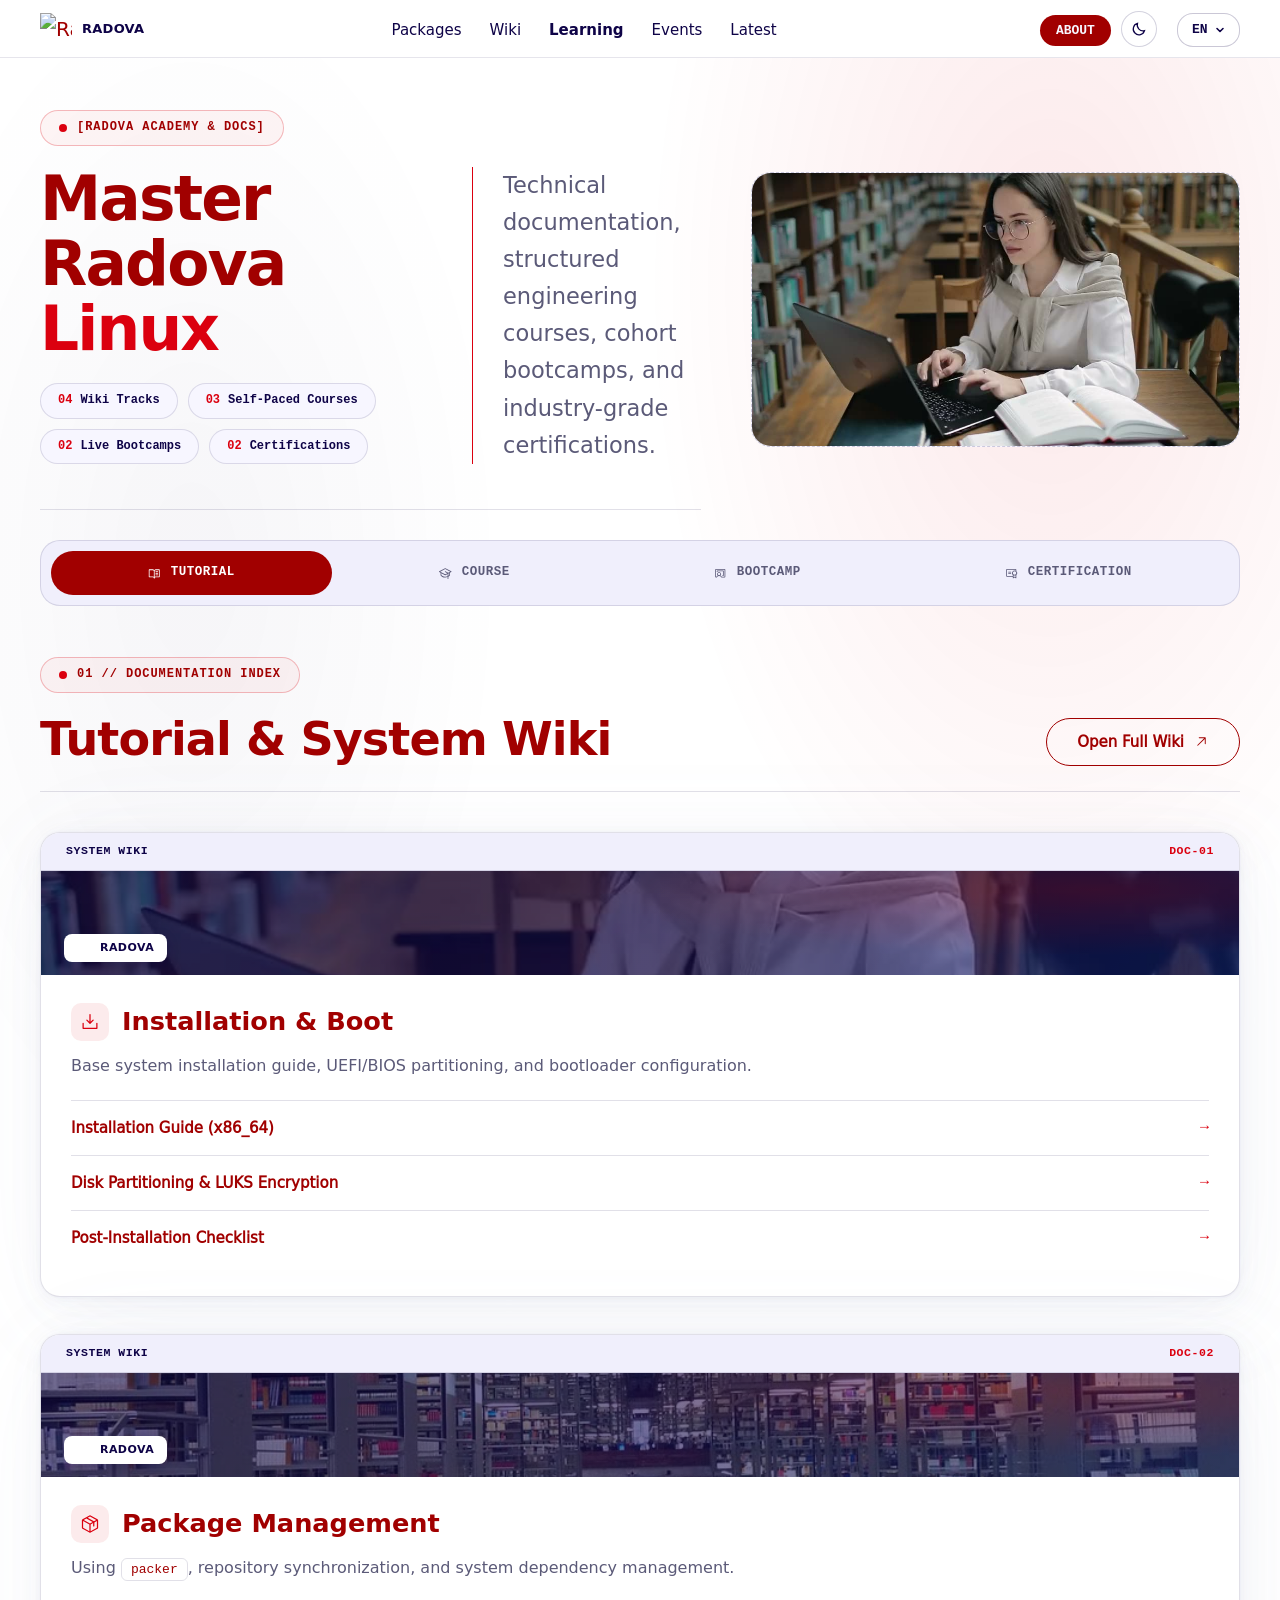
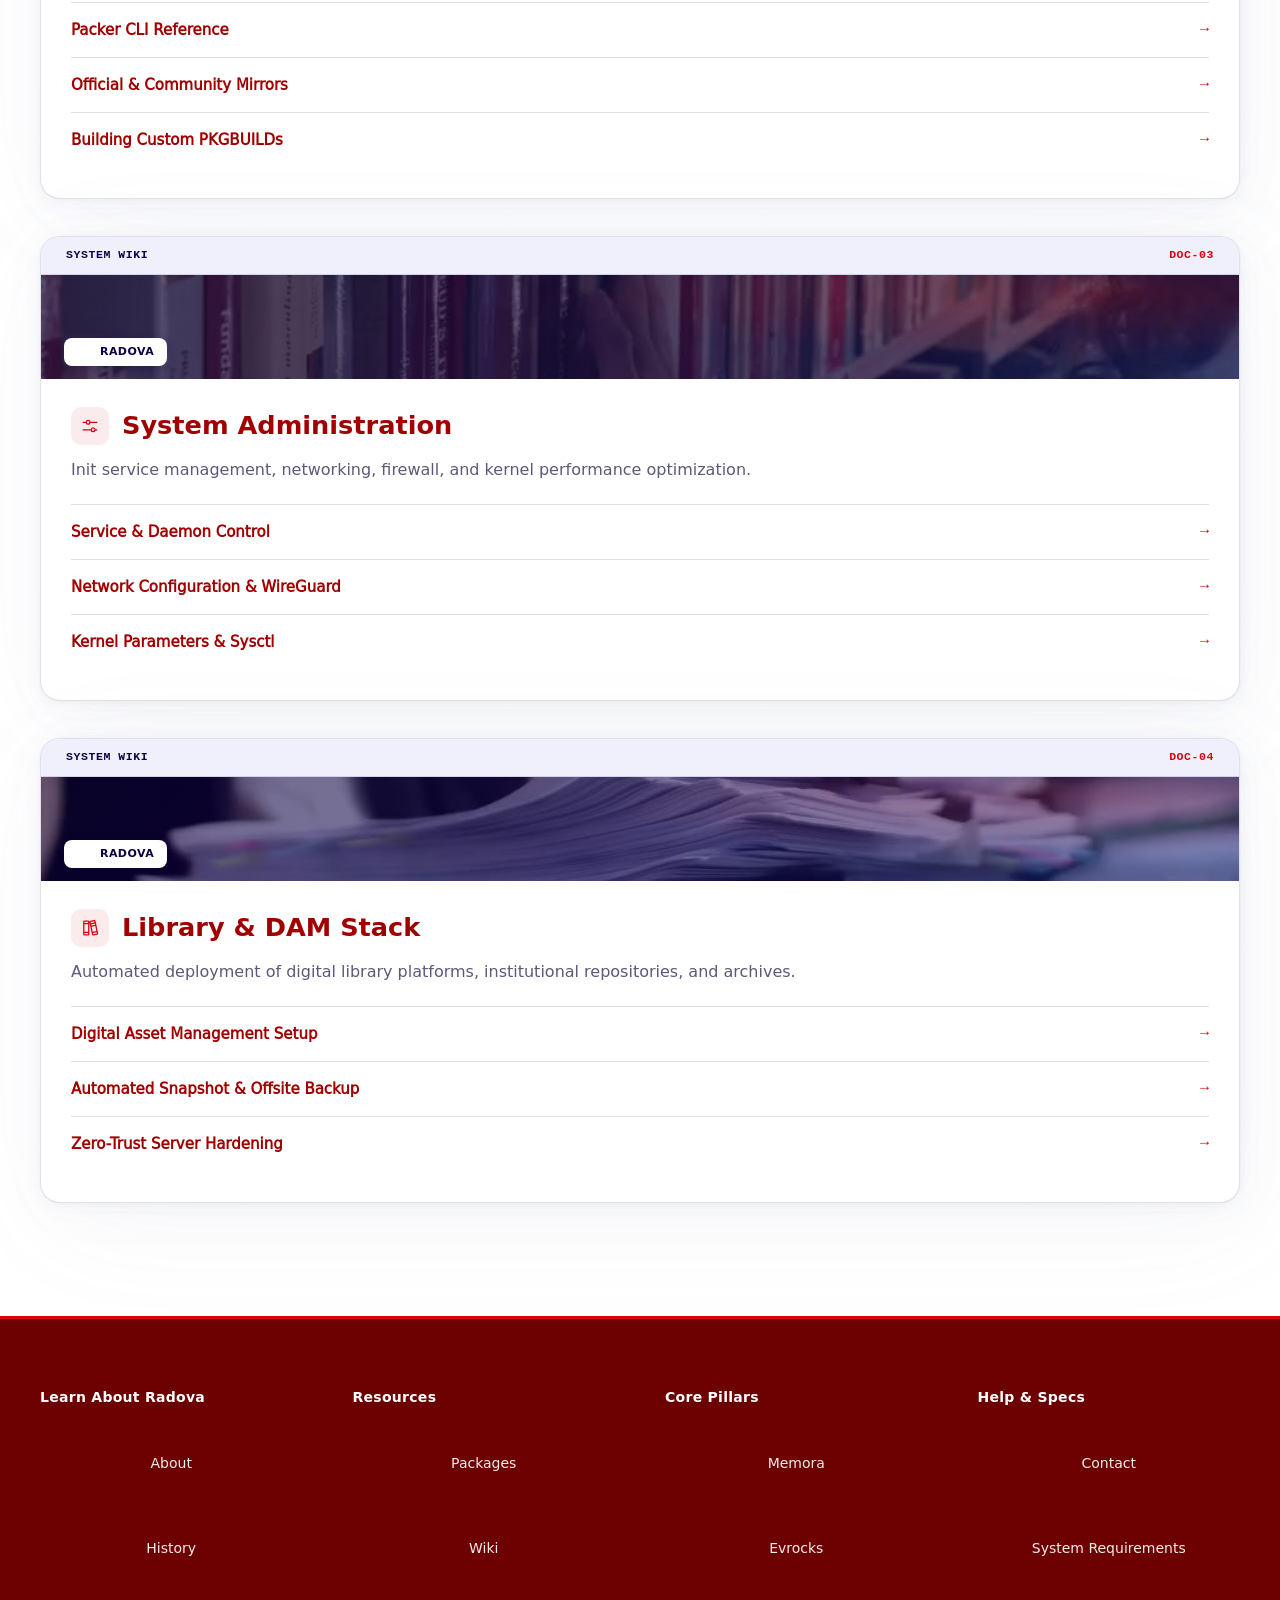
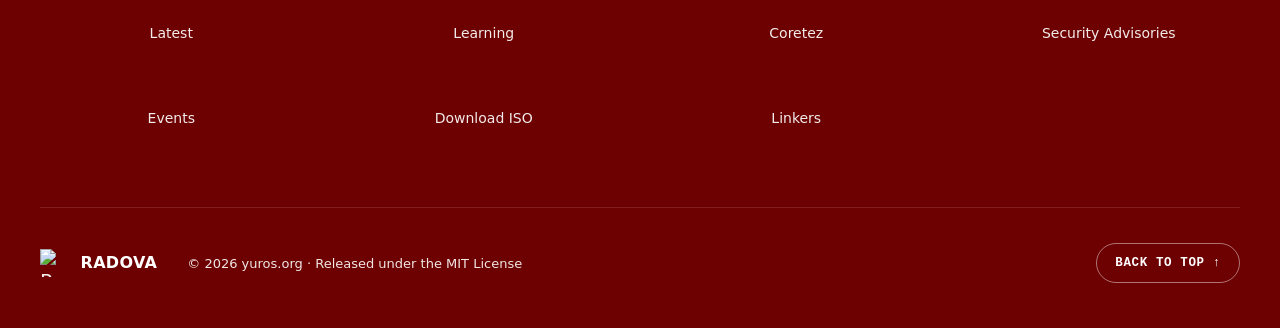
==== index.html @ 6808cb4c "update" ====
<!DOCTYPE html>
<html lang="en" data-theme="light">
  <head>
    <meta charset="UTF-8">
    <meta name="viewport" content="width=device-width, initial-scale=1.0">
    <meta name="color-scheme" content="light">
    <title>Learns — Radova Linux</title>
    <meta name="description" content="Official tutorials, structured courses, intensive bootcamps, and professional certifications for Radova Linux.">
    <link rel="canonical" href="https://radova.org/learns/">
    <link rel="icon" type="image/png" href="assets/logo.png">
    <link rel="stylesheet" href="assets/css/pico.min.css" media="print" onload="this.media='all'">
<noscript><link rel="stylesheet" href="assets/css/pico.min.css"></noscript>
<style>:root{color-scheme:light;--font-heading:"Lato","Lato Fallback",system-ui,-apple-system,sans-serif;--font-body:"Roboto Variable","Roboto Fallback",system-ui,-apple-system,sans-serif;--font-mono:ui-monospace,SFMono-Regular,Menlo,Consolas,monospace;--red-900:#A10000;--red-700:#BB080B;--red-600:#DB000F;--red-500:#FF0000;--blue:#0035c6;--lavender:#F7F6FF;--white:#FFFFFF;--muted:#5b5a78;--line:rgba(14,3,71,0.10);--navy-gradient:linear-gradient(135deg,#0E0347 0%,#0E0347 55%,#0B2E8D 130%);--pad-x:1rem;--pad-y:clamp(5rem,9vw,7.5rem);--ic-arrow-red:url("data:image/svg+xml,%3Csvg%20fill%3D%22%23DB000F%22%20xmlns%3D%22http%3A%2F%2Fwww.w3.org%2F2000%2Fsvg%22%20viewBox%3D%220%200%20256%20256%22%20fill%3D%22currentColor%22%3E%3Cpath%20d%3D%22M200%2C64V168a8%2C8%2C0%2C0%2C1-16%2C0V83.31L69.66%2C197.66a8%2C8%2C0%2C0%2C1-11.32-11.32L172.69%2C72H88a8%2C8%2C0%2C0%2C1%2C0-16H192A8%2C8%2C0%2C0%2C1%2C200%2C64Z%22%2F%3E%3C%2Fsvg%3E")}*,*::before,*::after{box-sizing:border-box}button,input,select,textarea{font:inherit;color:inherit}img,svg{vertical-align:middle}img{max-width:100%;height:auto}.ph{width:1em;height:1em;flex-shrink:0}html{max-width:100%;overflow-x:clip;background-color:var(--white);color-scheme:light;scroll-behavior:smooth}body{max-width:100%;overflow-x:clip;margin:0;padding:0;background-color:var(--white);color:var(--red-900);font-family:var(--font-body);font-size:16px;line-height:1.6;-webkit-font-smoothing:antialiased}body > main,main{margin:0;padding:0;counter-reset:section-counter}ul,ol,dl,li,dt,dd,figure,pre,blockquote{margin:0;padding:0;list-style:none}li::marker{content:none}p,h1,h2,h3,h4,dt,dd,td,th,code,a,span,div,article{min-width:0;overflow-wrap:anywhere}h1,h2,h3,h4,h5,h6{font-family:var(--font-heading);color:var(--red-900);margin:0 0 1rem;text-wrap:balance}h1{font-size:clamp(2.25rem,5vw,56px);font-weight:900;line-height:1.1;letter-spacing:-0.02em}h2{font-size:clamp(2rem,4vw,48px);font-weight:900;line-height:1.15;letter-spacing:-0.015em}h3{font-size:clamp(1.25rem,2.2vw,24px);font-weight:700;line-height:1.25}h1 span,h2 span{color:var(--red-900)}p{font-family:var(--font-body);font-size:16px;line-height:1.65;color:var(--muted);margin:0 0 1rem}.lead{font-size:clamp(1.125rem,1.8vw,20px);line-height:1.6;color:var(--muted)}.eyebrow{font-family:var(--font-body);font-size:14px;font-weight:700;text-transform:uppercase;letter-spacing:0.08em;color:var(--red-900);margin:0 0 0.65rem}code{font-family:var(--font-mono)}code{background:transparent;padding:0;color:inherit;font-size:13.5px}a{color:var(--red-900);text-decoration:underline;text-underline-offset:0.2em}a:hover{color:var(--red-700)}:focus-visible{outline:2px solid var(--red-600);outline-offset:3px}.skip-link{position:absolute;top:-4rem;inset-inline-start:1rem;z-index:100;padding:0.5rem 1rem;background:var(--red-900);color:var(--white);border-radius:999px;font-weight:600;text-decoration:none}.skip-link:focus{top:0.75rem}main > section{position:relative;padding-block:var(--pad-y);scroll-margin-top:5rem}body > header.site-header,.site-header{position:sticky;top:0;z-index:100;width:100%;min-height:48px;padding-block:0.65rem;display:flex;align-items:center;justify-content:space-between;gap:1.25rem;background:rgba(255,255,255,0.82);-webkit-backdrop-filter:blur(16px) saturate(180%);backdrop-filter:blur(16px) saturate(180%);border-bottom:1px solid var(--line)}@supports not (backdrop-filter:blur(1px)){.site-header{background:var(--white)}}.brand-lockup{display:inline-flex;align-items:center;gap:0.625rem;text-decoration:none}.brand-name{font-family:var(--font-heading);font-weight:900;font-size:0.8rem;letter-spacing:0.02em;text-transform:uppercase;color:#0E0347}.brand-lockup-light .brand-name{color:var(--white)}.nav-list{display:flex;align-items:center;gap:1.75rem;flex-wrap:wrap}.nav-list a{font-family:var(--font-body);font-size:15px;font-weight:500;color:#0E0347;text-decoration:none}.nav-list a:hover{color:var(--red-600)}.navbar{margin-inline-start:auto}.nav-links{list-style:none;margin:0;padding:0;display:flex}.nav-links li{list-style:none;margin:0;padding:0}.dropdown{position:relative;display:inline-block}nav.navbar li :where(a,[role="link"]){margin:0}.dropdown-content{position:absolute;top:calc(100% + 18px);inset-inline-end:0;inset-inline-start:auto;transform:translateY(-6px);background:var(--white);min-width:250px;max-width:calc(100vw - 32px);border-radius:16px;box-shadow:0 16px 15px rgba(0,0,0,0.08);z-index:999;opacity:0;visibility:hidden;transition:opacity 0.25s ease,transform 0.25s ease;border:1px solid rgba(14,3,71,0.14);overflow:hidden}.dropdown-content.active,.btn-navy.active ~ .dropdown-content,.dropdown:hover .dropdown-content,.dropdown:focus-within .dropdown-content{opacity:1;visibility:visible;transform:translateY(0)}.dropdown-content a,.dropdown-content button.d-content-back{display:flex;justify-content:space-between;align-items:center;gap:1rem;width:100%;margin:0;padding:1.2rem 1.5rem;background:transparent;color:#0E0347;font-family:var(--font-heading);font-weight:700;font-size:13px;text-transform:uppercase;letter-spacing:1px;text-decoration:none;text-align:start;border:none;border-bottom:1px solid #F0F0F0;border-radius:0;cursor:pointer;transition:transform 0.2s ease,opacity 0.2s ease;white-space:nowrap}.dropdown-content :last-child{border-bottom:none}.dropdown-content a:hover,.dropdown-content a:focus,.dropdown-content button.d-content-back:hover,.dropdown-content button.d-content-back:focus{background-color:#db000f;color:var(--white);border-color:#DB000F}.dropdown-content button.d-content-back{color:var(--red-900)}.dropdown-content button.d-content-back:hover,.dropdown-content button.d-content-back:focus{border-radius:0 0 16px 16px}.d-content-h:hover{border-radius:16px 16px 0 0}.d-content-r:hover{border-radius:0}.d-content-c:hover{border-radius:0 0 16px 16px}.menu-arrow{position:absolute;top:100%;inset-inline-end:20px;inset-inline-start:auto;transform:none;width:0;height:0;border-inline-start:10px solid transparent;border-inline-end:10px solid transparent;border-bottom:10px solid rgba(14,3,71,0.14);z-index:1000;display:none;margin-top:8px}.btn-navy.active + .menu-arrow,.dropdown:hover .menu-arrow,.dropdown:focus-within .menu-arrow{display:block}a.btn,button.btn{text-decoration:none;cursor:pointer;user-select:none}.btn{display:inline-flex;align-items:center;justify-content:center;height:48px;padding-inline:1.5rem;border-radius:9999px;font-family:var(--font-body);font-size:16px;font-weight:500;line-height:1;white-space:nowrap;border:1.5px solid transparent;transition:transform 200ms cubic-bezier(.2,.7,.2,1)}.btn:active{transform:scale(0.98)}.btn-lg{height:52px;padding-inline:1.5rem;font-size:16px;font-weight:600}.btn-navy{background-color:var(--red-900);border:none;color:#f7f6ff;font-family:var(--font-mono);font-weight:700;font-size:13px;text-transform:uppercase;padding:0.5rem 1rem;cursor:pointer;border-radius:16px;transition:transform 0.2s ease,opacity 0.2s ease;display:inline-block;text-decoration:none;line-height:normal}.btn-navy:hover{background-color:rgba(14,3,71,0.05);color:var(--red-900)}.btn-navy.active{background-color:var(--red-900);color:var(--white)}.btn-primary{background-color:var(--red-600);border-color:var(--red-600);color:var(--white);box-shadow:0 4px 16px rgba(219,0,15,0.24)}.btn-primary:hover{background-color:var(--red-700);border-color:var(--red-700);color:var(--white)}.btn-primary:active{background-color:var(--red-900);border-color:var(--red-900)}.btn-arrow{padding-inline:1.5rem 0.625rem;gap:0.75rem}.btn-arrow::after{content:"";display:inline-block;width:32px;height:32px;border-radius:50%;flex-shrink:0;transition:transform 200ms cubic-bezier(.2,.7,.2,1)}.btn-arrow::after{background:var(--white) var(--ic-arrow-red) center / 18px 18px no-repeat}.btn-arrow:hover::after{transform:translateX(10px)}.hero{background:radial-gradient(45% 50% at 82% 18%,rgba(219,0,15,0.10),transparent 70%),radial-gradient(35% 40% at 15% 30%,rgba(14,3,71,0.04),transparent 70%),#FFFFFF;padding-top:clamp(1rem,2vw,1.75rem);padding-bottom:clamp(3.5rem,7vw,5.5rem);border-bottom:1px solid var(--line)}.hero-chip{display:inline-flex;align-items:center;gap:0.5rem;padding:0.35rem 0.9rem;border-radius:999px;border:1px solid rgba(219,0,15,0.25);background:rgba(219,0,15,0.04);color:var(--red-900);font-size:13px;font-weight:700;margin:0}.hero-chip::before{content:"";width:8px;height:8px;border-radius:50%;background:var(--red-600)}.hero-lead{font-size:1.125rem;line-height:1.7;color:var(--muted);margin-bottom:2rem}.hero-actions{display:flex;align-items:center;gap:1rem;flex-wrap:wrap;margin:0}.header-menu{display:flex;align-items:center;justify-content:space-between;flex:1;gap:1.5rem;margin-inline-start:1.5rem}.nav-toggle{display:none;flex-direction:column;justify-content:center;align-items:center;gap:5px;width:38px;height:38px;padding:0;margin:0;margin-inline-start:auto;background:transparent;border:1px solid var(--line);border-radius:10px;cursor:pointer}.nav-toggle:hover{background-color:rgba(14,3,71,0.05);border-color:var(--red-900)}.nav-toggle span{display:block;width:18px;height:2px;background-color:var(--red-900);border-radius:2px;transition:transform 0.25s ease,opacity 0.2s ease}.nav-toggle[aria-expanded="true"] span:nth-child(1){transform:translateY(7px) rotate(45deg)}.nav-toggle[aria-expanded="true"] span:nth-child(2){opacity:0}.nav-toggle[aria-expanded="true"] span:nth-child(3){transform:translateY(-7px) rotate(-45deg)}@media (max-width:767px){.site-header{position:sticky;top:0;z-index:1000;flex-wrap:nowrap;padding-block:0.65rem;background:var(--white);-webkit-backdrop-filter:none;backdrop-filter:none}.nav-toggle{display:inline-flex;position:relative;z-index:1002}.header-menu{display:none;position:fixed;inset:0;top:58px;z-index:999;flex-direction:column;align-items:stretch;justify-content:flex-start;width:100%;height:calc(100dvh - 58px);margin-inline-start:0;padding:0.75rem var(--pad-x) 2rem;background:var(--white);border-top:1px solid var(--line);overflow-y:auto;gap:0.125rem}.header-menu.is-open{display:flex}.header-menu nav,.header-menu ul,.header-menu li{display:block;width:100%;margin:0;padding:0}.nav-list,.dropdown-content{display:flex !important;flex-direction:column;align-items:stretch;gap:0.125rem}.navbar{margin:0;padding:0;border-top:none}.navbar .btn-navy,.dropdown-content button.d-content-back,.menu-arrow,.dropdown:hover .menu-arrow,.dropdown:focus-within .menu-arrow{display:none}.dropdown-content{position:static;opacity:1;visibility:visible;transform:none;min-width:100%;max-width:100%;border:none;border-radius:0;box-shadow:none;background:transparent}.nav-list a,.dropdown-content a{display:flex;align-items:center;justify-content:flex-start;width:100%;margin:0;padding:0.55rem 0.75rem;color:var(--red-900);font-family:var(--font-body);font-size:15.5px;font-weight:700;line-height:1.3;text-transform:none;letter-spacing:0;border:none;border-radius:10px;box-sizing:border-box}.nav-list a:hover,.nav-list a:focus,.dropdown-content a:hover,.dropdown-content a:focus{background-color:rgba(219,0,15,0.08);color:var(--red-600);border-radius:10px}}@media (min-width:768px){.header-menu{display:flex;align-items:center;flex:1;gap:2.9rem}.header-menu > nav:first-child{margin-inline:auto}.header-menu .navbar{margin-inline-start:0}}button.btn-lang{margin:0;width:auto;flex-shrink:0;display:inline-flex;align-items:center;justify-content:center;background-color:var(--white);border:1.5px solid rgba(14,3,71,0.22);color:#0E0347;font-family:var(--font-mono);font-weight:700;font-size:13px;text-transform:uppercase;padding:0.5rem 0.9rem;border-radius:16px;cursor:pointer;line-height:normal}button.btn-lang:hover{border-color:var(--red-900);color:var(--red-900);background-color:var(--surface-subtle)}@media (max-width:767px){button.btn-lang{margin-inline-start:auto;padding:0.45rem 0.75rem;position:relative;z-index:1002}.nav-toggle{margin-inline-start:0}}button.btn-theme{display:inline-flex;align-items:center;justify-content:center;width:36px;height:36px;min-height:36px;margin:0;margin-inline-start:auto;padding:0;border-radius:999px;border:1.5px solid rgba(14,3,71,0.18);background:#ffffff;color:#0E0347;cursor:pointer;flex-shrink:0;transition:transform 140ms ease}button.btn-theme + button.btn-lang{margin-inline-start:0}@media (min-width:768px){button.btn-theme{margin-inline-start:0}}button.btn-theme:hover{border-color:#DB000F;color:#DB000F;background:#F7F6FF}button.btn-theme:active{transform:scale(0.96)}:root[data-theme="dark"] .btn-theme .ic-moon,:root:not([data-theme="dark"]) .btn-theme .ic-sun{display:none}:root[data-theme="dark"]{color-scheme:dark;--muted:#C4C0D4;--line:rgba(196,192,212,0.18)}:root[data-theme="dark"],:root[data-theme="dark"] body{background-color:#0B0711;color:#FFFFFF}:root[data-theme="dark"] h1,:root[data-theme="dark"] h2,:root[data-theme="dark"] h3,:root[data-theme="dark"] h4,:root[data-theme="dark"] h5,:root[data-theme="dark"] h6{color:#FFFFFF}:root[data-theme="dark"] .eyebrow{color:#DB000F}:root[data-theme="dark"] .site-header{background:rgba(11,7,17,0.88);border-bottom-color:rgba(196,192,212,0.16)}:root[data-theme="dark"] .brand-name,:root[data-theme="dark"] .nav-list a{color:#FFFFFF}:root[data-theme="dark"] .nav-toggle span{background-color:#FFFFFF}:root[data-theme="dark"] .nav-list a:hover{color:#DB000F}:root[data-theme="dark"] .dropdown-content{background-color:#150B52;border-color:rgba(196,192,212,0.22);box-shadow:0 16px 36px rgba(0,0,0,0.45)}:root[data-theme="dark"] .dropdown-content a,:root[data-theme="dark"] .dropdown-content button.d-content-back{color:#FFFFFF}:root[data-theme="dark"] .dropdown-content a:hover,:root[data-theme="dark"] .dropdown-content button.d-content-back:hover{background-color:#0E0347;color:#FFFFFF}:root[data-theme="dark"] .btn-navy{background-color:#150B52;border-color:rgba(196,192,212,0.28);color:#FFFFFF}:root[data-theme="dark"] .btn-navy:hover{background-color:#DB000F;border-color:#DB000F;color:#FFFFFF}:root[data-theme="dark"] button.btn-theme,:root[data-theme="dark"] button.btn-lang{background-color:#150B52;border-color:rgba(196,192,212,0.28);color:#F7F6FF}:root[data-theme="dark"] button.btn-theme:hover,:root[data-theme="dark"] button.btn-lang:hover{border-color:#DB000F;color:#FFFFFF;background-color:#0E0347}:root[data-theme="dark"] .hero{background:radial-gradient(46% 52% at 82% 18%,rgba(219,0,15,0.16),transparent 72%),radial-gradient(38% 46% at 15% 32%,rgba(21,11,82,0.45),transparent 72%),#0B0711}:root[data-theme="dark"] .hero-chip{background-color:rgba(219,0,15,0.14);border-color:rgba(219,0,15,0.45);color:#FFFFFF}:root[data-theme="dark"] .hero-lead,:root[data-theme="dark"] .lead{color:#C4C0D4}@media (max-width:767px){:root[data-theme="dark"] .header-menu{background-color:#0B0711}}:root,[data-theme="light"]{--lr-bg:#FFFFFF;--lr-surface:#FFFFFF;--lr-surface-alt:#F7F6FF;--lr-dock:#F0EFFC;--lr-ink:#A10000;--lr-navy:#0E0347;--lr-muted:#5b5a78;--lr-line:rgba(14,3,71,0.12);--lr-border-strong:#A10000;--lr-primary:#DB000F;--lr-primary-hover:#BB080B;--lr-primary-active:#A10000;--lr-accent-red:#DB000F;--lr-blue:#0035c6;--lr-sec-solid-bg:#A10000;--lr-sec-solid-ink:#FFFFFF;--lr-sec-solid-hover:#0035c6;--lr-outline-bg:transparent;--lr-outline-ink:#A10000;--lr-outline-border:#A10000;--lr-outline-hover-bg:rgba(219,0,15,0.08);--lr-outline-hover-ink:#A10000;--lr-badge-soft-bg:rgba(219,0,15,0.08);--lr-badge-soft-ink:#A10000;--radova-heading-font:var(--font-heading,"Lato",system-ui,-apple-system,sans-serif);--radova-body-font:var(--font-body,"Roboto Variable",system-ui,-apple-system,sans-serif);--radova-mono-font:var(--font-mono,ui-monospace,SFMono-Regular,Menlo,Consolas,monospace);--learns-pad-x:var(--pad-x,max(1rem,calc((100% - 72rem) / 2)))}[data-theme="dark"]{--lr-bg:#0B0711;--lr-surface:#150B52;--lr-surface-alt:#0E0347;--lr-dock:#0E0347;--lr-ink:#FFFFFF;--lr-navy:#FFFFFF;--lr-muted:#C4C0D4;--lr-line:rgba(196,192,212,0.18);--lr-border-strong:rgba(196,192,212,0.25);--lr-primary:#DB000F;--lr-primary-hover:#BB080B;--lr-primary-active:#A10000;--lr-accent-red:#DB000F;--lr-blue:#0035C6;--lr-sec-solid-bg:#FFFFFF;--lr-sec-solid-ink:#0E0347;--lr-sec-solid-hover:#F7F6FF;--lr-outline-bg:transparent;--lr-outline-ink:#FFFFFF;--lr-outline-border:rgba(255,255,255,0.45);--lr-outline-hover-bg:rgba(219,0,15,0.16);--lr-outline-hover-ink:#FFFFFF;--lr-badge-soft-bg:rgba(219,0,15,0.16);--lr-badge-soft-ink:#FFFFFF}body{background-color:var(--lr-bg)}.learns-container{width:100%;margin-inline:auto;padding-block:clamp(2rem,4vw,3.5rem) clamp(4rem,7vw,6rem);padding-inline:var(--learns-pad-x);color:var(--lr-ink);background:radial-gradient(45% 35% at 82% 8%,rgba(219,0,15,0.09),transparent 70%),radial-gradient(35% 30% at 15% 18%,rgba(14,3,71,0.04),transparent 70%),var(--lr-bg)}[data-theme="dark"] .learns-container{background:radial-gradient(50% 35% at 28% 10%,rgba(219,0,15,0.15),transparent 65%),radial-gradient(40% 35% at 82% 18%,rgba(21,11,82,0.35),transparent 70%),#0B0711}.editorial-header{display:grid;gap:1.5rem;padding-bottom:2.25rem;margin-bottom:2.25rem;border-bottom:1px solid var(--lr-line)}.eyebrow{display:inline-flex;align-items:center;gap:0.5rem;width:fit-content;padding:0.35rem 0.9rem;margin:0 0 1rem;border-radius:999px;border:1px solid rgba(219,0,15,0.25);background:rgba(219,0,15,0.04);font-family:var(--radova-mono-font);font-size:12px;font-weight:700;text-transform:uppercase;letter-spacing:0.08em;color:var(--lr-ink)}.eyebrow::before{content:"";width:8px;height:8px;border-radius:50%;background:var(--lr-accent-red)}[data-theme="dark"] .eyebrow{background:rgba(219,0,15,0.14);border-color:rgba(219,0,15,0.35);color:#F7F6FF}.editorial-header h1{margin:0;font-family:var(--radova-heading-font);font-size:clamp(2.25rem,4.8vw,3.5rem);font-weight:900;line-height:1.06;letter-spacing:-0.03em;color:var(--lr-ink);text-transform:capitalize}.editorial-header h1 span{color:var(--lr-accent-red)}.editorial-header > p{margin:0;font-family:var(--radova-body-font);font-size:1.125rem;line-height:1.65;color:var(--lr-muted)}@media (min-width:768px){.editorial-header{grid-template-columns:1.25fr 0.75fr;align-items:end;gap:2.5rem}.editorial-header > p{border-inline-start:1px solid var(--lr-accent-red);padding-inline-start:1.5rem}}nav.tab-grid{display:block;margin-bottom:2.5rem}nav.tab-grid ul{display:flex;flex-wrap:wrap;gap:0.5rem;margin:0;padding:0.5rem;list-style:none;border-radius:20px}.tab-grid li{flex:1 1 auto;margin:0;padding:0;list-style:none}.tab-grid .tab-btn{display:flex;align-items:center;justify-content:center;gap:0.5rem;width:100%;min-height:44px;margin:0;padding:0.6rem 1.15rem;border:1px solid transparent;border-radius:999px;box-shadow:none;font-family:var(--radova-mono-font);font-size:12.5px;font-weight:700;letter-spacing:0.04em;text-transform:uppercase;white-space:nowrap;line-height:1.2;text-align:center;color:var(--lr-muted);background:transparent;cursor:pointer}.tab-grid .tab-btn:hover,.tab-grid .tab-btn:focus-visible{color:var(--lr-ink);background:rgba(14,3,71,0.06)}[data-theme="dark"] .tab-grid .tab-btn:hover,[data-theme="dark"] .tab-grid .tab-btn:focus-visible{color:#FFFFFF;background:#150B52}.tab-grid .tab-btn[aria-selected="true"]{color:#FFFFFF;background:var(--lr-sec-solid-bg)}[data-theme="dark"] .tab-grid .tab-btn[aria-selected="true"]{color:#FFFFFF;background:#DB000F}.tab-grid .tab-btn[aria-selected="true"] .ph{color:#FFFFFF}@media (max-width:540px){nav.tab-grid ul{flex-direction:column;border-radius:18px}.tab-grid .tab-btn{width:100%}}.learn-section{margin-top:0}.tab-panel[hidden]{display:none !important}.tab-panel.is-active{animation:tabPanelFade 200ms cubic-bezier(.2,.7,.2,1)}.section-banner{display:flex;flex-wrap:wrap;align-items:flex-end;justify-content:space-between;gap:1rem;padding-bottom:1.25rem;margin-bottom:2rem;border-bottom:1px solid var(--lr-line)}.section-banner h2{margin:0;font-family:var(--radova-heading-font);font-size:clamp(1.85rem,3.6vw,2.75rem);font-weight:900;line-height:1.15;letter-spacing:-0.02em;color:var(--lr-ink);text-transform:capitalize}.section-note{margin:0;font-family:var(--radova-mono-font);font-size:13px;font-weight:600;letter-spacing:0.04em;color:var(--lr-muted)}.button{display:inline-flex;align-items:center;justify-content:center;gap:0.5rem;min-height:46px;padding:0.65rem 1.5rem;border:1.5px solid var(--lr-primary);border-radius:9999px;font-family:var(--radova-body-font);font-size:15px;font-weight:600;line-height:1.2;text-decoration:none;color:#FFFFFF;background:var(--lr-primary);box-shadow:0 4px 16px rgba(219,0,15,0.22);cursor:pointer;transition:transform 200ms cubic-bezier(.2,.7,.2,1)}.button:hover,.button:focus-visible{color:#FFFFFF;background:var(--lr-primary-hover);border-color:var(--lr-primary-hover)}.button:active{transform:scale(0.98);background:var(--lr-primary-active);border-color:var(--lr-primary-active)}.button--outline-navy{color:var(--lr-outline-ink);background:var(--lr-outline-bg);border-color:var(--lr-outline-border);box-shadow:none}.button--outline-navy:hover,.button--outline-navy:focus-visible{color:var(--lr-outline-hover-ink);background:var(--lr-outline-hover-bg);border-color:var(--lr-outline-hover-bg)}.badge{display:inline-flex;align-items:center;gap:0.35rem;flex-shrink:0;white-space:nowrap;overflow-wrap:normal;word-break:normal;padding:0.28rem 0.8rem;border-radius:999px;font-family:var(--radova-mono-font);font-size:12px;font-weight:700;letter-spacing:0.04em;text-transform:uppercase;line-height:1.3;color:#FFFFFF;background:#0E0347}.course-card__top .meta{display:inline-flex;align-items:center;gap:0.35rem;white-space:nowrap}@media (max-width:480px){.badge{font-size:11px;padding:0.25rem 0.7rem}.course-card__top .meta{font-size:12px}}.wiki-board{display:grid;grid-template-columns:1fr;gap:1.25rem}@media (min-width:768px){.wiki-board{grid-template-columns:repeat(2,1fr)}}.wiki-cell{padding:1.75rem;border:1px solid var(--lr-line);border-radius:20px;transition:transform 200ms ease}@media (hover:hover){.wiki-cell:hover{border-color:var(--lr-accent-red);box-shadow:0 10px 30px rgba(14,3,71,0.08);transform:translateY(-2px)}}.wiki-cell h3{display:flex;align-items:center;gap:0.65rem;font-family:var(--radova-heading-font);font-size:clamp(1.25rem,2vw,1.5rem);font-weight:900;line-height:1.25;margin-top:0;margin-bottom:0.6rem;color:var(--lr-ink)}.wiki-cell h3 .ph{width:38px;height:38px;padding:9px;border-radius:10px;background:rgba(219,0,15,0.08);color:var(--lr-accent-red);flex-shrink:0}.wiki-cell > p{font-size:1rem;line-height:1.6;color:var(--lr-muted);margin-top:0;margin-bottom:1.25rem}.wiki-cell code,.course-card code,.post-row code{font-family:var(--radova-mono-font);color:var(--lr-ink);border:1px solid var(--lr-line);padding:0.15rem 0.45rem;border-radius:6px;font-size:13px}.wiki-links{margin:0;padding:0;border-top:1px solid var(--lr-line)}.wiki-links li{margin:0;padding:0;list-style:none;border-bottom:1px solid var(--lr-line)}.wiki-links li:last-child{border-bottom:0}.wiki-links a{display:flex;align-items:center;justify-content:space-between;padding:0.75rem 0;font-size:15px;font-weight:600;text-decoration:none;color:var(--lr-ink)}.wiki-links a::after{content:"\2192";font-family:var(--radova-mono-font);color:var(--lr-accent-red)}.wiki-links a:hover,.wiki-links a:focus-visible{color:var(--lr-accent-red);padding-inline-start:0.35rem}.course-grid{display:grid;grid-template-columns:1fr;gap:1.25rem}@media (min-width:1024px){.course-grid{grid-template-columns:repeat(3,1fr)}}.course-card{display:flex;flex-direction:column;margin:0;padding:1.75rem;border:1px solid var(--lr-line);border-radius:20px;transition:transform 200ms ease}@media (hover:hover){.course-card:hover{border-color:var(--lr-accent-red);box-shadow:0 10px 30px rgba(14,3,71,0.08);transform:translateY(-2px)}}.course-card__top{display:flex;flex-wrap:wrap;align-items:center;justify-content:space-between;gap:0.5rem 0.75rem;margin-bottom:1.15rem}.course-card h3{font-family:var(--radova-heading-font);font-size:1.35rem;font-weight:900;line-height:1.25;margin-top:0;margin-bottom:0.65rem;color:var(--lr-ink)}.course-card > p{font-size:15.5px;line-height:1.6;color:var(--lr-muted);margin-top:0;margin-bottom:1.25rem}.course-card .meta-dl{margin-top:auto;margin-bottom:1.35rem;border-top:1px solid var(--lr-line)}.course-card__footer .button{width:100%}.post-grid{display:grid;gap:1.25rem;margin:0;padding:0;list-style:none}.post-grid > li{margin:0;padding:0}.post-row{display:grid;overflow:hidden;border:1px solid var(--lr-line);border-radius:20px;transition:transform 200ms ease}@media (hover:hover){.post-row:hover{border-color:var(--lr-accent-red);box-shadow:0 10px 30px rgba(14,3,71,0.08);transform:translateY(-2px)}}@media (min-width:768px){.post-row{grid-template-columns:1.25fr 0.75fr}}.post-row__main{padding:1.85rem}.post-row__main h3{margin-top:0;margin-bottom:0.65rem;font-family:var(--radova-heading-font);font-size:clamp(1.35rem,2.2vw,1.85rem);font-weight:900;line-height:1.2;letter-spacing:-0.015em;color:var(--lr-ink)}.post-row__main > p{font-size:1rem;line-height:1.65;color:var(--lr-muted);margin-top:0;margin-bottom:1rem}.post-row__kicker{display:flex;flex-wrap:wrap;gap:0.5rem;margin-top:0;margin-bottom:0.85rem}.post-row__panel{display:flex;flex-direction:column;justify-content:space-between;padding:1.85rem;border-radius:15px;background:var(--lr-dock);border-top:1px solid var(--lr-line)}@media (min-width:768px){.post-row__panel{border-top:0;border-inline-start:1px solid var(--lr-line)}}.post-row__panel .button{margin-top:1.35rem;width:100%}.meta{display:flex;flex-wrap:wrap;align-items:center;gap:0.5rem 1rem;font-family:var(--radova-mono-font);font-size:12.5px;color:var(--lr-muted)}.meta-dl{display:grid;grid-template-columns:max-content 1fr;gap:0 1.25rem;margin:0;font-family:var(--radova-mono-font)}.meta-dl dt,.meta-dl dd{margin:0;padding:0.6rem 0;border-top:1px solid var(--lr-line);font-size:13px}.meta-dl dt:first-of-type,.meta-dl dd:first-of-type{border-top:0}.meta-dl dt{color:var(--lr-muted);text-transform:uppercase;font-size:11.5px;letter-spacing:0.05em}.meta-dl dd{font-weight:700;color:var(--lr-ink);text-align:end}.meta-dl__lead{font-size:1.15rem;color:var(--lr-ink)}.cert-domains{margin-top:1.25rem;padding:1.25rem 1.5rem;border-inline-start:4px solid var(--lr-accent-red);border-radius:0 14px 14px 0;background:var(--lr-surface-alt)}.cert-domains h4{font-family:var(--radova-mono-font);font-size:12px;font-weight:700;margin-top:0;margin-bottom:0.75rem;text-transform:uppercase;letter-spacing:0.08em;color:var(--lr-ink)}.cert-domains ul{margin:0;padding:0;display:grid;gap:0.45rem}.cert-domains li{margin:0;padding:0;list-style:none;font-size:14.5px;color:var(--lr-muted)}.cert-domains li strong{color:var(--lr-ink)}.registration-box{display:grid;grid-template-columns:1fr;gap:1.75rem;margin-top:1.75rem;padding:clamp(1.5rem,3vw,2.25rem);border:1px solid var(--lr-line);border-top:3px solid var(--lr-accent-red);border-radius:20px;box-shadow:0 16px 40px rgba(14,3,71,0.06);scroll-margin-top:5.5rem}@media (min-width:768px){.registration-box{grid-template-columns:1fr 1.2fr}}.registration-box__info h3{font-family:var(--radova-heading-font);font-size:1.5rem;font-weight:900;margin-top:0;margin-bottom:0.75rem;color:var(--lr-ink)}.registration-box__info p:last-child{margin-bottom:0;font-size:15.5px;line-height:1.65;color:var(--lr-muted)}.registration-form{display:grid;gap:1rem;margin:0}.registration-form label{display:flex;flex-direction:column;gap:0.4rem;margin:0;font-family:var(--radova-mono-font);font-size:12px;font-weight:700;letter-spacing:0.06em;text-transform:uppercase;color:var(--lr-ink)}.registration-form input,.registration-form select{width:100%;height:46px;margin:0;padding-inline:1rem;border:1px solid var(--lr-line);border-radius:14px;font-family:var(--radova-body-font);font-size:15px;background-color:var(--lr-surface-alt);color:var(--lr-ink)}[data-theme="dark"] .registration-form input,[data-theme="dark"] .registration-form select{color-scheme:dark}.registration-form input::placeholder{color:var(--lr-muted);opacity:0.7}.registration-form input:focus,.registration-form select:focus{outline:none;border-color:var(--lr-accent-red);box-shadow:0 0 0 3px rgba(219,0,15,0.16);background-color:var(--lr-surface)}.registration-form .button{margin-top:0.4rem;width:100%}:root[data-theme="dark"] .site-header .btn-navy{background-color:#150B52;color:#FFFFFF;border:1px solid rgba(196,192,212,0.25)}:root[data-theme="dark"] .site-header .btn-navy:hover,:root[data-theme="dark"] .site-header .btn-navy.active{background-color:#0E0347;color:#FFFFFF;border-color:#DB000F}@media (max-width:767px){:root[data-theme="dark"] .header-menu .dropdown-content{background-color:transparent;border:none;box-shadow:none}:root[data-theme="dark"] .header-menu .dropdown-content a,:root[data-theme="dark"] .header-menu .nav-list a{background-color:transparent;color:#FFFFFF}:root[data-theme="dark"] .header-menu .dropdown-content a:hover,:root[data-theme="dark"] .header-menu .nav-list a:hover{background-color:rgba(219,0,15,0.14);color:#DB000F}}:root{--red-900:#A10000;--red-700:#BB080B;--red-600:#DB000F;--red-500:#FF0000;--navy-950:#0B0711;--navy-900:#0E0347;--navy-800:#150B52;--blue:#0035C6;--lavender:#F7F6FF;--white:#FFFFFF;--surface-page:#FFFFFF;--surface-card:#FFFFFF;--surface-subtle:#F7F6FF;--surface-dock:#F0EFFC;--surface-header:rgba(255,255,255,0.82);--text-primary:#0E0347;--text-heading:#A10000;--text-muted:#5B5A78;--text-accent:#DB000F;--border-line:rgba(14,3,71,0.10);--border-card:rgba(14,3,71,0.12);--font-heading:"Lato",system-ui,-apple-system,sans-serif;--font-mono:ui-monospace,SFMono-Regular,Menlo,Consolas,monospace;--container-max:100%}:root[data-theme="dark"]{--surface-page:#0B0711;--surface-card:#150B52;--surface-subtle:#150B52;--surface-dock:#0E0347;--surface-header:rgba(11,7,17,0.88);--text-primary:#FFFFFF;--text-heading:#FFFFFF;--text-muted:#C4C0D4;--border-line:rgba(196,192,212,0.18);--border-card:rgba(196,192,212,0.16)}html{font-size:100%}@media (min-width:576px){:root{--container-max:510px}html{font-size:106.25%}}@media (min-width:768px){:root{--container-max:min(92vw,920px)}html{font-size:106.25%}}@media (min-width:1024px){:root{--container-max:950px}html{font-size:118.75%}}@media (min-width:1280px){:root{--container-max:1200px}html{font-size:125%}}@media (min-width:1536px){:root{--container-max:1450px}html{font-size:131.25%}}body{font-size:1rem;line-height:1.6}.site-header{position:sticky;top:0;z-index:100;min-height:48px;padding-block:0.65rem;gap:1.25rem;background:var(--surface-header);-webkit-backdrop-filter:blur(16px) saturate(180%);backdrop-filter:blur(16px) saturate(180%);border-bottom:1px solid var(--border-line)}:root .site-header{background:var(--surface-header);border-bottom-color:var(--border-line)}:root[data-theme="dark"] .site-header{border-bottom-color:var(--border-line)}.site-header .brand-name{font-family:var(--font-heading);font-size:0.8rem;font-weight:900;letter-spacing:0.02em;text-transform:uppercase;color:var(--text-primary)}.site-header .nav-list a{font-size:15px;font-weight:500;color:var(--text-primary)}.site-header .nav-list a[aria-current="page"]{font-weight:700}:root:not([data-theme="dark"]) .dropdown-content a{color:#0E0347}#about-menu-btn.btn-navy{border-radius:16px;font-size:13px}@media (min-width:768px){.site-header .dropdown-content{top:calc(100% + 18px);min-width:250px;border-radius:16px}}button.btn-theme{width:36px;height:36px;min-width:36px;padding:0;border-radius:999px}button.btn-lang{border-radius:16px;font-size:13px}@media (max-width:767px){.nav-toggle{width:38px;height:38px}.header-menu.is-open{top:58px;height:calc(100dvh - 58px)}}.btn-primary,.button{display:inline-flex;align-items:center;justify-content:center;height:48px;padding:0 1.5rem;border-radius:9999px}.btn-primary,.button:not([class*="--outline"]){background:var(--red-600);border-color:var(--red-600);color:#FFFFFF;box-shadow:0 4px 16px rgba(219,0,15,0.24)}.hero-chip,.chip{border-radius:999px;padding:0.35rem 0.9rem;font-size:13px;border:1px solid rgba(219,0,15,0.25);background:rgba(219,0,15,0.04)}*,*::before,*::after{transition-property:opacity,transform !important}:root{--pad-x:max(1rem,calc((100% - var(--container-max)) / 2))}.hero-split{display:grid;grid-template-columns:1fr;gap:1.5rem;align-items:center;margin-bottom:1.5rem}@media (min-width:1024px){.hero-split{grid-template-columns:1.15fr 0.85fr;gap:2.5rem}}.hero-split .editorial-header{margin-bottom:0}.hero-media{aspect-ratio:16 / 9;overflow:hidden;border-radius:20px;background:var(--lr-surface-alt,#F7F6FF);border:1px dashed rgba(14,3,71,0.18)}.hero-media img{display:block;width:100%;height:100%;object-fit:cover}:root[data-theme="dark"] .hero-media{background:var(--lr-surface-alt,#150B52);border-color:rgba(196,192,212,0.25)}.lang-menu{position:relative;flex-shrink:0}.lang-menu button.btn-lang{margin:0;gap:0.375rem}.lang-menu button.btn-lang svg{transition:transform 0.2s ease}.lang-menu button.btn-lang[aria-expanded="true"] svg{transform:rotate(180deg)}.lang-menu .lang-list{position:absolute;top:calc(100% + 0.5rem);inset-inline-end:0;z-index:1003;display:block;min-width:11rem;margin:0;padding:0.375rem;list-style:none;background:var(--surface-card);border:1px solid var(--border-card);border-radius:16px;box-shadow:0 12px 30px rgba(14,3,71,0.12)}.lang-menu .lang-list[hidden]{display:none}.lang-menu .lang-list li{margin:0;padding:0;list-style:none}.lang-menu .lang-list a{display:block;width:100%;margin:0;padding:0.55rem 0.75rem;border:0;border-radius:10px;background:none;color:var(--text-primary);text-decoration:none;font:inherit;font-size:14px;font-weight:500;line-height:1.4;text-align:start;cursor:pointer}.lang-menu .lang-list a:hover,.lang-menu .lang-list a:focus-visible{background:var(--surface-subtle)}.lang-menu .lang-list a[aria-current="true"]{color:var(--text-heading);font-weight:700}.lang-menu .lang-list a[aria-current="true"]::after{content:"\2713" / "";float:inline-end;color:var(--text-accent)}@media (max-width:767px){.lang-menu{z-index:1002}}[dir="rtl"] :is(.btn-arrow,.btn-arrow-red,.button--arrow)::after{transform:scaleX(-1)}[dir="rtl"] :is(.btn-arrow,.btn-arrow-red):hover::after{transform:translateX(-10px) scaleX(-1)}[dir="rtl"] *{letter-spacing:normal !important}[dir="rtl"] .wiki-links a::after{content:"\2190"}.site-header .brand-lockup,.site-header .nav-list a,.site-header .btn-navy,.site-header button.btn-lang{white-space:nowrap;flex-shrink:0}@media (min-width:768px){.site-header .nav-list{flex-wrap:nowrap;gap:clamp(0.85rem,1.6vw,1.75rem)}.site-header .header-menu{gap:clamp(0.85rem,1.8vw,2.25rem)}}.lr-format-pills{display:flex;flex-wrap:wrap;gap:0.5rem;margin-top:1.1rem}.lr-format-pill{display:inline-flex;align-items:center;gap:0.4rem;padding:0.35rem 0.85rem;border-radius:999px;border:1px solid var(--lr-line);background:var(--lr-surface-alt);color:var(--lr-navy);font-family:var(--radova-mono-font);font-size:12px;font-weight:700;text-decoration:none;transition:transform 200ms ease,opacity 200ms ease}.lr-format-pill strong{color:var(--lr-accent-red)}.lr-format-pill:hover{transform:translateY(-1px);color:var(--lr-accent-red)}[data-theme="dark"] .lr-format-pill{background:#150B52;color:#FFFFFF}nav.tab-grid ul{background:var(--lr-dock);border:1px solid var(--lr-line)}.wiki-cell,.course-card{padding:0;overflow:hidden;background:var(--lr-surface)}.lr-partner-pill{position:absolute;inset-inline-start:1.15rem;bottom:0.65rem;display:inline-flex;align-items:center;gap:0.4rem;padding:0.26rem 0.65rem;border-radius:8px;background:#FFFFFF;color:#0E0347;box-shadow:0 4px 12px rgba(14,3,71,0.24);font-family:var(--radova-heading-font);font-size:11px;font-weight:900;letter-spacing:0.04em;text-transform:uppercase}.lr-partner-pill img{width:15px;height:15px;object-fit:contain}.lr-partner-pill--inline{position:static;box-shadow:none;border:1px solid var(--lr-line);background:var(--lr-surface-alt);color:var(--lr-navy)}[data-theme="dark"] .lr-partner-pill--inline{background:#0E0347;color:#FFFFFF}@media (min-width:768px){.dropdown::after{content:"-";color:transparent;position:absolute;top:100%;inset-inline-end:0;width:250px;height:24px;display:none}.dropdown:hover::after,.dropdown:focus-within::after{display:block}}@media (min-width:768px){body>header.site-header,.site-header{gap:clamp(0.5rem,1.2vw,20px)}.site-header .header-menu{gap:clamp(0.75rem,2vw,46px)}.site-header .nav-list{flex-wrap:nowrap!important;gap:clamp(0.65rem,1.6vw,28px)}.site-header .brand-lockup,.site-header .nav-list a,.site-header .btn-navy,.site-header button.btn-lang{white-space:nowrap;flex-shrink:0}}html{scroll-padding-block-start:5.5rem}body>header.site-header,.site-header{margin:0;padding-block:10px;padding-inline:max(16px,calc((100% - var(--container-max,var(--radova-max-width,100%))) / 2));gap:20px;min-height:58px;box-sizing:border-box}.site-header .brand-lockup{display:inline-flex;align-items:center;gap:10px;margin:0;padding:0;text-decoration:none;flex-shrink:0}.site-header .brand-name{font-family:"Lato",system-ui,-apple-system,sans-serif;font-size:13px;font-weight:900;line-height:1.2;letter-spacing:0.02em;text-transform:uppercase;color:#0E0347}.site-header .nav-list,.site-header ul.nav-list{display:flex;align-items:center;gap:28px;margin:0;padding:0;list-style:none}.site-header .nav-list li{margin:0;padding:0;list-style:none}.site-header .nav-list a{display:inline-flex;align-items:center;padding:6px 0;margin:0;font-family:"Roboto Variable",system-ui,-apple-system,sans-serif;font-size:15px;font-weight:500;line-height:1.2;color:#0E0347;text-decoration:none}.site-header .nav-list a[aria-current="page"]{font-weight:700}.site-header button{margin:0}.site-header .btn-theme{width:36px;height:36px;padding:0;display:inline-flex;align-items:center;justify-content:center;flex-shrink:0}.site-header .btn-navy,.site-header #about-menu-btn.btn-navy{display:inline-flex;align-items:center;justify-content:center;gap:6px;margin:0;font-family:ui-monospace,SFMono-Regular,Menlo,Consolas,monospace;font-size:13px;font-weight:700;line-height:1.2;text-transform:uppercase;padding:8px 16px;border-radius:16px;background-color:#A10000;color:#F7F6FF}.site-header button.btn-lang{display:inline-flex;align-items:center;justify-content:center;margin:0;font-family:ui-monospace,SFMono-Regular,Menlo,Consolas,monospace;font-size:13px;font-weight:700;line-height:1.2;text-transform:uppercase;padding:8px 14px;border-radius:16px;color:#0E0347}@media (min-width:768px){.site-header .header-menu{display:flex;align-items:center;flex:1;gap:46px;margin:0;margin-inline-start:0}.site-header .header-menu>nav:first-child{margin-inline:auto}.site-header .navbar{margin:0;margin-inline-start:0}}:root[data-theme="dark"] .site-header .brand-name,:root[data-theme="dark"] .site-header .nav-list a{color:#FFFFFF}:root[data-theme="dark"] .site-header .btn-navy,:root[data-theme="dark"] .site-header #about-menu-btn.btn-navy,:root[data-theme="dark"] .site-header button.btn-lang{background-color:#150B52;color:#FFFFFF;border-color:rgba(196,192,212,0.28)}@media (max-width:767px){.site-header .nav-list{flex-direction:column;align-items:stretch;gap:6px}.site-header button.btn-lang{padding:7px 12px}.site-header .nav-list a{font-size:15.5px;font-weight:700;padding:9px 12px;min-height:44px}}@media (prefers-reduced-motion:reduce){*,*::before,*::after{animation-duration:0.01ms!important;animation-iteration-count:1!important;transition-duration:0.01ms!important;scroll-behavior:auto!important}}</style>
    <link rel="stylesheet" href="assets/css/learns-below.css" media="print" onload="this.media='all'">
    <noscript><link rel="stylesheet" href="assets/css/learns-below.css"></noscript>
    <script>try{if(localStorage.getItem("radova-theme")==="dark")document.documentElement.dataset.theme="dark"}catch(e){}</script>
    <link rel="alternate" hreflang="en" href="https://radova.org/learns/">
  <link rel="alternate" hreflang="id" href="https://radova.org/learns/id/">
  <link rel="alternate" hreflang="ar" href="https://radova.org/learns/ar/">
  <link rel="alternate" hreflang="x-default" href="https://radova.org/learns/">
</head>
  <body>

    <a class="skip-link" href="#main">Skip to content</a>

    <header class="site-header">
      <a class="brand-lockup" href="/">
        <img src="assets/logo.png" alt="Radova Logo" width="32" height="32">
        <span class="brand-name">RADOVA</span>
      </a>

      <div id="primary-nav" class="header-menu">
        <nav aria-label="Primary navigation">
          <ul class="nav-list">
            <li><a target="_blank" rel="noopener" href="https://packer.radova.org">Packages</a></li>
            <li><a target="_blank" rel="noopener" href="https://wiki.radova.org">Wiki</a></li>
            <li><a href="https://radova.org/learns" aria-current="page">Learning</a></li>
            <li><a href="https://radova.org/events">Events</a></li>
            <li><a href="https://radova.org/latest/">Latest</a></li>
          </ul>
        </nav>

        <nav class="navbar" aria-label="About menu">
          <ul class="nav-links">
            <li class="dropdown">
              <button type="button" id="about-menu-btn" class="btn-navy" aria-haspopup="true" aria-expanded="false">About</button>
              <div class="menu-arrow" aria-hidden="true"></div>
              <div class="dropdown-content">
                <a class="d-content-h" href="https://radova.org/about/">About</a>
                <a class="d-content-r" href="https://radova.org/about/history">History</a>
                <a class="d-content-c" href="https://radova.org/about/contact">Contact</a>
                <button type="button" class="d-content-back">Back</button>
              </div>
            </li>
          </ul>
        </nav>
      </div>

      <button type="button" id="theme-toggle" class="btn-theme" aria-label="Switch to dark mode" aria-pressed="false" title="Switch to dark mode">
        <svg class="ic-moon" width="16" height="16" viewBox="0 0 256 256" fill="none" stroke="currentColor" stroke-width="20" stroke-linecap="round" aria-hidden="true"><path d="M216.7 152.6A91.9 91.9 0 0 1 103.4 39.3a92 92 0 1 0 113.3 113.3Z"/></svg>
        <svg class="ic-sun" width="16" height="16" viewBox="0 0 256 256" fill="none" stroke="currentColor" stroke-width="20" stroke-linecap="round" aria-hidden="true"><circle cx="128" cy="128" r="56"/><path d="M128 36V16M128 240v-20M36 128H16M240 128h-20M63 63 49 49M207 207l-14-14M193 63l14-14M49 207l14-14"/></svg>
      </button>


      <button
        type="button"
        class="nav-toggle"
        aria-label="Open navigation menu"
        aria-controls="primary-nav"
        aria-expanded="false"
      >
        <span></span>
        <span></span>
        <span></span>
      </button>
    <div class="lang-menu">
      <button type="button" id="lang-toggle" class="btn-lang" aria-label="EN: choose language" aria-expanded="false" aria-controls="lang-list"><span>EN</span><svg width="10" height="10" viewBox="0 0 10 10" fill="none" stroke="currentColor" stroke-width="1.6" stroke-linecap="round" stroke-linejoin="round" aria-hidden="true"><path d="M2 3.5 5 6.5 8 3.5"/></svg></button>
      <ul id="lang-list" class="lang-list" hidden>
        <li><a href="id/" hreflang="id" lang="id">Bahasa Indonesia</a></li>
        <li><a href="ar/" hreflang="ar" lang="ar">العربية</a></li>
        <li><a href="./" hreflang="en" lang="en" aria-current="true">English</a></li>
      </ul>
    </div>
    </header>

        <main id="main" tabindex="-1">
      <div id="catalog-explorer" class="learns-container">
        <!-- Editorial Header (DESIGN.md Section 4 + edX Catalog Format Strip) -->
        <div class="hero-split">
          <header class="editorial-header">
            <div>
              <p class="eyebrow">[Radova Academy & Docs]</p>
              <h1>Master Radova <span>Linux</span></h1>
              <div class="lr-format-pills">
              <a class="lr-format-pill" href="#tutorial" data-goto-tab="tutorial"><strong>04</strong><span>Wiki Tracks</span></a>
              <a class="lr-format-pill" href="#course" data-goto-tab="course"><strong>03</strong><span>Self-Paced Courses</span></a>
              <a class="lr-format-pill" href="#bootcamp" data-goto-tab="bootcamp"><strong>02</strong><span>Live Bootcamps</span></a>
              <a class="lr-format-pill" href="#certification" data-goto-tab="certification"><strong>02</strong><span>Certifications</span></a>
              </div>
            </div>
            <p>Technical documentation, structured engineering courses, cohort bootcamps, and industry-grade certifications.</p>
          </header>
          <div class="hero-media" data-img="assets/img/course-rdv101.jpg" data-alt="Radova Learns" data-w="640" data-h="360">
            <noscript><img src="assets/img/course-rdv101.jpg" alt="Radova Learns" width="640" height="360"></noscript>
          </div>
        </div>

        <!-- Tab Navigation Bar -->
        <nav class="tab-grid tab-grid--four" aria-label="Learning sections">
          <ul role="tablist">
            <li role="presentation">
              <button
                type="button"
                id="tab-tutorial"
                class="tab-btn"
                role="tab"
                aria-selected="true"
                aria-controls="panel-tutorial"
                data-tab="tutorial"
              >
                <svg class="ph" viewBox="0 0 256 256" fill="currentColor" aria-hidden="true"><path d="M232,48H160a40,40,0,0,0-32,16A40,40,0,0,0,96,48H24a8,8,0,0,0-8,8V200a8,8,0,0,0,8,8H96a24,24,0,0,1,24,24,8,8,0,0,0,16,0,24,24,0,0,1,24-24h72a8,8,0,0,0,8-8V56A8,8,0,0,0,232,48ZM96,192H32V64H96a24,24,0,0,1,24,24V200A39.81,39.81,0,0,0,96,192Zm128,0H160a39.81,39.81,0,0,0-24,8V88a24,24,0,0,1,24-24h64ZM160,88h40a8,8,0,0,1,0,16H160a8,8,0,0,1,0-16Zm48,40a8,8,0,0,1-8,8H160a8,8,0,0,1,0-16h40A8,8,0,0,1,208,128Zm0,32a8,8,0,0,1-8,8H160a8,8,0,0,1,0-16h40A8,8,0,0,1,208,160Z"/></svg>
                <span>Tutorial</span>
              </button>
            </li>
            <li role="presentation">
              <button
                type="button"
                id="tab-course"
                class="tab-btn"
                role="tab"
                aria-selected="false"
                aria-controls="panel-course"
                data-tab="course"
                tabindex="-1"
              >
                <svg class="ph" viewBox="0 0 256 256" fill="currentColor" aria-hidden="true"><path d="M251.76,88.94l-120-64a8,8,0,0,0-7.52,0l-120,64a8,8,0,0,0,0,14.12L32,117.87v48.42a15.91,15.91,0,0,0,4.06,10.65C49.16,191.53,78.51,216,128,216a130,130,0,0,0,48-8.76V240a8,8,0,0,0,16,0V199.51a115.63,115.63,0,0,0,27.94-22.57A15.91,15.91,0,0,0,224,166.29V117.87l27.76-14.81a8,8,0,0,0,0-14.12ZM128,200c-43.27,0-68.72-21.14-80-33.71V126.4l76.24,40.66a8,8,0,0,0,7.52,0L176,143.47v46.34C163.4,195.69,147.52,200,128,200Zm80-33.75a97.83,97.83,0,0,1-16,14.25V134.93l16-8.53ZM188,118.94l-.22-.13-56-29.87a8,8,0,0,0-7.52,14.12L171,128l-43,22.93L25,96,128,41.07,231,96Z"/></svg>
                <span>Course</span>
              </button>
            </li>
            <li role="presentation">
              <button
                type="button"
                id="tab-bootcamp"
                class="tab-btn"
                role="tab"
                aria-selected="false"
                aria-controls="panel-bootcamp"
                data-tab="bootcamp"
                tabindex="-1"
              >
                <svg class="ph" viewBox="0 0 256 256" fill="currentColor" aria-hidden="true"><path d="M216,40H40A16,16,0,0,0,24,56V200a16,16,0,0,0,16,16H53.39a8,8,0,0,0,7.23-4.57,48,48,0,0,1,86.76,0,8,8,0,0,0,7.23,4.57H216a16,16,0,0,0,16-16V56A16,16,0,0,0,216,40ZM80,144a24,24,0,1,1,24,24A24,24,0,0,1,80,144Zm136,56H159.43a64.39,64.39,0,0,0-28.83-26.16,40,40,0,1,0-53.2,0A64.39,64.39,0,0,0,48.57,200H40V56H216ZM56,96V80a8,8,0,0,1,8-8H192a8,8,0,0,1,8,8v96a8,8,0,0,1-8,8H176a8,8,0,0,1,0-16h8V88H72v8a8,8,0,0,1-16,0Z"/></svg>
                <span>Bootcamp</span>
              </button>
            </li>
            <li role="presentation">
              <button
                type="button"
                id="tab-certification"
                class="tab-btn"
                role="tab"
                aria-selected="false"
                aria-controls="panel-certification"
                data-tab="certification"
                tabindex="-1"
              >
                <svg class="ph" viewBox="0 0 256 256" fill="currentColor" aria-hidden="true"><path d="M128,136a8,8,0,0,1-8,8H72a8,8,0,0,1,0-16h48A8,8,0,0,1,128,136Zm-8-40H72a8,8,0,0,0,0,16h48a8,8,0,0,0,0-16Zm112,65.47V224A8,8,0,0,1,220,231l-24-13.74L172,231A8,8,0,0,1,160,224V200H40a16,16,0,0,1-16-16V56A16,16,0,0,1,40,40H216a16,16,0,0,1,16,16V86.53a51.88,51.88,0,0,1,0,74.94ZM160,184V161.47A52,52,0,0,1,216,76V56H40V184Zm56-12a51.88,51.88,0,0,1-40,0v38.22l16-9.16a8,8,0,0,1,7.94,0l16,9.16Zm16-48a36,36,0,1,0-36,36A36,36,0,0,0,232,124Z"/></svg>
                <span>Certification</span>
              </button>
            </li>
          </ul>
        </nav>

        <section
          id="panel-tutorial"
          class="learn-section tab-panel is-active"
          role="tabpanel"
          aria-labelledby="tab-tutorial"
        >
          <div class="section-banner">
            <div>
              <p class="eyebrow">01 // DOCUMENTATION INDEX</p>
              <h2 id="heading-tutorial">Tutorial & System Wiki</h2>
            </div>
            <a class="button button--outline-navy" target="_blank" rel="noopener" href="https://wiki.radova.org">
              <span>Open Full Wiki</span> <svg class="ph" viewBox="0 0 256 256" fill="currentColor" aria-hidden="true"><path d="M200,64V168a8,8,0,0,1-16,0V83.31L69.66,197.66a8,8,0,0,1-11.32-11.32L172.69,72H88a8,8,0,0,1,0-16H192A8,8,0,0,1,200,64Z"/></svg>
            </a>
          </div>

          <div class="wiki-board">
            <article class="wiki-cell">
              <div class="lr-card-ribbon"><span>System Wiki</span><span class="lr-card-ribbon__code">DOC-01</span></div>
              <div class="lr-card-banner"><img class="lr-card-cover" src="assets/img/course-rdv101.jpg" alt="" width="480" height="200" loading="lazy"><span class="lr-partner-pill"><img src="assets/logo.png" alt="" width="15" height="15"><span>RADOVA</span></span></div>
              <div class="lr-card-inner">
                <h3><svg class="ph" viewBox="0 0 256 256" fill="currentColor" aria-hidden="true"><path d="M224,144v64a8,8,0,0,1-8,8H40a8,8,0,0,1-8-8V144a8,8,0,0,1,16,0v56H208V144a8,8,0,0,1,16,0Zm-101.66,5.66a8,8,0,0,0,11.32,0l40-40a8,8,0,0,0-11.32-11.32L136,124.69V32a8,8,0,0,0-16,0v92.69L93.66,98.34a8,8,0,0,0-11.32,11.32Z"/></svg> <span>Installation & Boot</span></h3>
              <p>Base system installation guide, UEFI/BIOS partitioning, and bootloader configuration.</p>
              <ul class="wiki-links">
                <li><a target="_blank" rel="noopener" href="https://wiki.radova.org/installation-guide">Installation Guide (x86_64)</a></li>
                <li><a target="_blank" rel="noopener" href="https://wiki.radova.org/partitioning">Disk Partitioning & LUKS Encryption</a></li>
                <li><a target="_blank" rel="noopener" href="https://wiki.radova.org/post-install">Post-Installation Checklist</a></li>
              </ul>
              </div>
            </article>

            <article class="wiki-cell">
              <div class="lr-card-ribbon"><span>System Wiki</span><span class="lr-card-ribbon__code">DOC-02</span></div>
              <div class="lr-card-banner"><img class="lr-card-cover" src="assets/img/track-packaging.jpg" alt="" width="480" height="200" loading="lazy"><span class="lr-partner-pill"><img src="assets/logo.png" alt="" width="15" height="15"><span>RADOVA</span></span></div>
              <div class="lr-card-inner">
                <h3><svg class="ph" viewBox="0 0 256 256" fill="currentColor" aria-hidden="true"><path d="M223.68,66.15,135.68,18a15.88,15.88,0,0,0-15.36,0l-88,48.17a16,16,0,0,0-8.32,14v95.64a16,16,0,0,0,8.32,14l88,48.17a15.88,15.88,0,0,0,15.36,0l88-48.17a16,16,0,0,0,8.32-14V80.18A16,16,0,0,0,223.68,66.15ZM128,32l80.34,44-29.77,16.3-80.35-44ZM128,120,47.66,76l33.9-18.56,80.34,44ZM40,90l80,43.78v85.79L40,175.82Zm176,85.78h0l-80,43.79V133.82l32-17.51V152a8,8,0,0,0,16,0V107.55L216,90v85.77Z"/></svg> <span>Package Management</span></h3>
              <p>Using <code>packer</code>, repository synchronization, and system dependency management.</p>
              <ul class="wiki-links">
                <li><a target="_blank" rel="noopener" href="https://wiki.radova.org/packer">Packer CLI Reference</a></li>
                <li><a target="_blank" rel="noopener" href="https://wiki.radova.org/repositories">Official & Community Mirrors</a></li>
                <li><a target="_blank" rel="noopener" href="https://wiki.radova.org/build-packages">Building Custom PKGBUILDs</a></li>
              </ul>
              </div>
            </article>

            <article class="wiki-cell">
              <div class="lr-card-ribbon"><span>System Wiki</span><span class="lr-card-ribbon__code">DOC-03</span></div>
              <div class="lr-card-banner"><img class="lr-card-cover" src="assets/img/course-rdv201.jpg" alt="" width="480" height="200" loading="lazy"><span class="lr-partner-pill"><img src="assets/logo.png" alt="" width="15" height="15"><span>RADOVA</span></span></div>
              <div class="lr-card-inner">
                <h3><svg class="ph" viewBox="0 0 256 256" fill="currentColor" aria-hidden="true"><path d="M40,88H73a32,32,0,0,0,62,0h81a8,8,0,0,0,0-16H135a32,32,0,0,0-62,0H40a8,8,0,0,0,0,16Zm64-24A16,16,0,1,1,88,80,16,16,0,0,1,104,64ZM216,168H199a32,32,0,0,0-62,0H40a8,8,0,0,0,0,16h97a32,32,0,0,0,62,0h17a8,8,0,0,0,0-16Zm-48,24a16,16,0,1,1,16-16A16,16,0,0,1,168,192Z"/></svg> <span>System Administration</span></h3>
              <p>Init service management, networking, firewall, and kernel performance optimization.</p>
              <ul class="wiki-links">
                <li><a target="_blank" rel="noopener" href="https://wiki.radova.org/init-services">Service & Daemon Control</a></li>
                <li><a target="_blank" rel="noopener" href="https://wiki.radova.org/networking">Network Configuration & WireGuard</a></li>
                <li><a target="_blank" rel="noopener" href="https://wiki.radova.org/kernel-tuning">Kernel Parameters & Sysctl</a></li>
              </ul>
              </div>
            </article>

            <article class="wiki-cell">
              <div class="lr-card-ribbon"><span>System Wiki</span><span class="lr-card-ribbon__code">DOC-04</span></div>
              <div class="lr-card-banner"><img class="lr-card-cover" src="assets/img/track-archival.jpg" alt="" width="480" height="200" loading="lazy"><span class="lr-partner-pill"><img src="assets/logo.png" alt="" width="15" height="15"><span>RADOVA</span></span></div>
              <div class="lr-card-inner">
                <h3><svg class="ph" viewBox="0 0 256 256" fill="currentColor" aria-hidden="true"><path d="M231.65,194.55,198.46,36.75a16,16,0,0,0-19-12.39L132.65,34.42a16.08,16.08,0,0,0-12.3,19l33.19,157.8A16,16,0,0,0,169.16,224a16.25,16.25,0,0,0,3.38-.36l46.81-10.06A16.09,16.09,0,0,0,231.65,194.55ZM136,50.15c0-.06,0-.09,0-.09l46.8-10,3.33,15.87L139.33,66Zm6.62,31.47,46.82-10.05,3.34,15.9L146,97.53Zm6.64,31.57,46.82-10.06,13.3,63.24-46.82,10.06ZM216,197.94l-46.8,10-3.33-15.87L212.67,182,216,197.85C216,197.91,216,197.94,216,197.94ZM104,32H56A16,16,0,0,0,40,48V208a16,16,0,0,0,16,16h48a16,16,0,0,0,16-16V48A16,16,0,0,0,104,32ZM56,48h48V64H56Zm0,32h48v96H56Zm48,128H56V192h48v16Z"/></svg> <span>Library & DAM Stack</span></h3>
              <p>Automated deployment of digital library platforms, institutional repositories, and archives.</p>
              <ul class="wiki-links">
                <li><a target="_blank" rel="noopener" href="https://wiki.radova.org/dam-stack">Digital Asset Management Setup</a></li>
                <li><a target="_blank" rel="noopener" href="https://wiki.radova.org/backup-policy">Automated Snapshot & Offsite Backup</a></li>
                <li><a target="_blank" rel="noopener" href="https://wiki.radova.org/hardening">Zero-Trust Server Hardening</a></li>
              </ul>
              </div>
            </article>
          </div>
        </section>

        <!-- =====================================================================
             PANEL 2: COURSE
             ===================================================================== -->
        <section
          id="panel-course"
          class="learn-section tab-panel"
          role="tabpanel"
          aria-labelledby="tab-course"
          hidden
        >
          <div class="section-banner">
            <div>
              <p class="eyebrow">02 // STRUCTURED CURRICULUM</p>
              <h2 id="heading-course">Self-Paced Courses</h2>
            </div>
            <p class="section-note">Open access for all Radova Linux users.</p>
          </div>

          <div class="course-grid">
            <article class="course-card" id="course-rdv101">
              <div class="lr-card-ribbon"><span>Self-Paced Course</span><span class="lr-card-ribbon__code">RDV-101</span></div>
              <div class="lr-card-banner"><img class="lr-card-cover" src="assets/img/course-rdv101.jpg" alt="" width="480" height="200" loading="lazy"><span class="lr-partner-pill"><img src="assets/logo.png" alt="" width="15" height="15"><span>RADOVA</span></span></div>
              <div class="lr-card-inner">
                <div class="course-card__top">
                <span class="badge badge--type">Beginner</span>
                <span class="meta"><svg class="ph" viewBox="0 0 256 256" fill="currentColor" aria-hidden="true"><path d="M128,24A104,104,0,1,0,232,128,104.11,104.11,0,0,0,128,24Zm0,192a88,88,0,1,1,88-88A88.1,88.1,0,0,1,128,216Zm64-88a8,8,0,0,1-8,8H128a8,8,0,0,1-8-8V72a8,8,0,0,1,16,0v48h48A8,8,0,0,1,192,128Z"/></svg> <span>4 Modules · 3 Hours</span></span>
              </div>
              <h3>RDV-101: Radova Linux Fundamentals</h3>
              <p>Introduction to Radova system architecture, shell navigation, FHS directory structure, and basic package management.</p>
              <dl class="meta-dl">
                <dt>Prerequisites</dt>
                <dd>Basic CLI familiarity</dd>
                <dt>Lab Environment</dt>
                <dd>QEMU / Live ISO</dd>
              </dl>
              <div class="course-card__footer">
                <a class="button button--outline-navy" href="#course-rdv101"><span>Start</span> <svg class="ph" viewBox="0 0 256 256" fill="currentColor" aria-hidden="true"><path d="M221.66,133.66l-72,72a8,8,0,0,1-11.32-11.32L196.69,136H40a8,8,0,0,1,0-16H196.69L138.34,61.66a8,8,0,0,1,11.32-11.32l72,72A8,8,0,0,1,221.66,133.66Z"/></svg></a>
              </div>
              </div>
            </article>

            <article class="course-card" id="course-rdv201">
              <div class="lr-card-ribbon"><span>Self-Paced Course</span><span class="lr-card-ribbon__code">RDV-201</span></div>
              <div class="lr-card-banner"><img class="lr-card-cover" src="assets/img/course-rdv201.jpg" alt="" width="480" height="200" loading="lazy"><span class="lr-partner-pill"><img src="assets/logo.png" alt="" width="15" height="15"><span>RADOVA</span></span></div>
              <div class="lr-card-inner">
                <div class="course-card__top">
                <span class="badge badge--scheduled">Intermediate</span>
                <span class="meta"><svg class="ph" viewBox="0 0 256 256" fill="currentColor" aria-hidden="true"><path d="M128,24A104,104,0,1,0,232,128,104.11,104.11,0,0,0,128,24Zm0,192a88,88,0,1,1,88-88A88.1,88.1,0,0,1,128,216Zm64-88a8,8,0,0,1-8,8H128a8,8,0,0,1-8-8V72a8,8,0,0,1,16,0v48h48A8,8,0,0,1,192,128Z"/></svg> <span>6 Modules · 6 Hours</span></span>
              </div>
              <h3>RDV-201: Server & Repository Operations</h3>
              <p>Production web server configuration, reverse proxy, system service automation, and institutional-scale digital archive management.</p>
              <dl class="meta-dl">
                <dt>Prerequisites</dt>
                <dd>RDV-101 or equivalent</dd>
                <dt>Lab Environment</dt>
                <dd>Headless VM</dd>
              </dl>
              <div class="course-card__footer">
                <a class="button button--outline-navy" href="#course-rdv201"><span>Start</span> <svg class="ph" viewBox="0 0 256 256" fill="currentColor" aria-hidden="true"><path d="M221.66,133.66l-72,72a8,8,0,0,1-11.32-11.32L196.69,136H40a8,8,0,0,1,0-16H196.69L138.34,61.66a8,8,0,0,1,11.32-11.32l72,72A8,8,0,0,1,221.66,133.66Z"/></svg></a>
              </div>
              </div>
            </article>

            <article class="course-card" id="course-rdv301">
              <div class="lr-card-ribbon"><span>Self-Paced Course</span><span class="lr-card-ribbon__code">RDV-301</span></div>
              <div class="lr-card-banner"><img class="lr-card-cover" src="assets/img/course-rdv301.jpg" alt="" width="480" height="200" loading="lazy"><span class="lr-partner-pill"><img src="assets/logo.png" alt="" width="15" height="15"><span>RADOVA</span></span></div>
              <div class="lr-card-inner">
                <div class="course-card__top">
                <span class="badge badge--severity-high">Advanced</span>
                <span class="meta"><svg class="ph" viewBox="0 0 256 256" fill="currentColor" aria-hidden="true"><path d="M128,24A104,104,0,1,0,232,128,104.11,104.11,0,0,0,128,24Zm0,192a88,88,0,1,1,88-88A88.1,88.1,0,0,1,128,216Zm64-88a8,8,0,0,1-8,8H128a8,8,0,0,1-8-8V72a8,8,0,0,1,16,0v48h48A8,8,0,0,1,192,128Z"/></svg> <span>5 Modules · 8 Hours</span></span>
              </div>
              <h3>RDV-301: Hardening & Custom ISO Engineering</h3>
              <p>Kernel security auditing, mandatory access control, and custom ISO image building using the <code>mkarchiso</code> pipeline.</p>
              <dl class="meta-dl">
                <dt>Prerequisites</dt>
                <dd>RDV-201 & Shell Scripting</dd>
                <dt>Lab Environment</dt>
                <dd>Bare-metal / KVM</dd>
              </dl>
              <div class="course-card__footer">
                <a class="button button--outline-navy" href="#course-rdv301"><span>Start</span> <svg class="ph" viewBox="0 0 256 256" fill="currentColor" aria-hidden="true"><path d="M221.66,133.66l-72,72a8,8,0,0,1-11.32-11.32L196.69,136H40a8,8,0,0,1,0-16H196.69L138.34,61.66a8,8,0,0,1,11.32-11.32l72,72A8,8,0,0,1,221.66,133.66Z"/></svg></a>
              </div>
              </div>
            </article>
          </div>
        </section>

        <!-- =====================================================================
             PANEL 3: BOOTCAMP
             ===================================================================== -->
        <section
          id="panel-bootcamp"
          class="learn-section tab-panel"
          role="tabpanel"
          aria-labelledby="tab-bootcamp"
          hidden
        >
          <div class="section-banner">
            <div>
              <p class="eyebrow">03 // COHORT NOTICE BOARD</p>
              <h2 id="heading-bootcamp">Intensive Bootcamps</h2>
            </div>
            <a class="button" href="#register-bootcamp"><svg class="ph" viewBox="0 0 256 256" fill="currentColor" aria-hidden="true"><path d="M227.32,73.37,182.63,28.69a16,16,0,0,0-22.63,0L36.69,152A15.86,15.86,0,0,0,32,163.31V208a16,16,0,0,0,16,16H216a8,8,0,0,0,0-16H115.32l112-112A16,16,0,0,0,227.32,73.37ZM92.69,208H48V163.31l88-88L180.69,120ZM192,108.69,147.32,64l24-24L216,84.69Z"/></svg> <span>Register Bootcamp</span></a>
          </div>

          <ol class="post-grid" aria-label="Available bootcamps">
            <li>
              <article class="post-row">
                <div class="post-row__main">
                  <p class="post-row__kicker">
                    <span class="lr-partner-pill lr-partner-pill--inline"><img src="assets/logo.png" alt="" width="14" height="14"><span>RADOVA ACADEMY</span></span> <span class="badge badge--scheduled">Open Registration</span>
                    <span class="badge badge--severity-low">Batch #04 · Live Online</span>
                  </p>
                  <h3>Radova System Administrator Bootcamp</h3>
                  <p>An intensive 4-week program covering production server administration, backup automation, and live incident response with core Radova mentors.</p>
                </div>
                <div class="post-row__panel">
                  <dl class="meta-dl">
                    <dt>Schedule</dt>
                    <dd>Sat & Sun · 02:00 UTC</dd>
                    <dt>Duration</dt>
                    <dd>4 Weeks (32 Hours)</dd>
                    <dt>Fee</dt>
                    <dd class="meta-dl__lead">Free (Community Grant)</dd>
                    <dt>Quota</dt>
                    <dd>14 / 30 Seats Left</dd>
                  </dl>
                </div>
              </article>
            </li>

            <li>
              <article class="post-row">
                <div class="post-row__main">
                  <p class="post-row__kicker">
                    <span class="lr-partner-pill lr-partner-pill--inline"><img src="assets/logo.png" alt="" width="14" height="14"><span>RADOVA ACADEMY</span></span> <span class="badge badge--severity-medium">Upcoming</span>
                    <span class="badge badge--severity-low">Batch #02 · Hybrid Lab</span>
                  </p>
                  <h3>Digital Repository & Archive Infrastructure Bootcamp</h3>
                  <p>Specialized training for librarians and archivists to build resilient institutional repository infrastructure powered by Radova Linux.</p>
                </div>
                <div class="post-row__panel">
                  <dl class="meta-dl">
                    <dt>Schedule</dt>
                    <dd>Tue & Thu · 19:00 WIB</dd>
                    <dt>Duration</dt>
                    <dd>3 Weeks (24 Hours)</dd>
                    <dt>Fee</dt>
                    <dd class="meta-dl__lead">IDR 350.000</dd>
                    <dt>Quota</dt>
                    <dd>25 / 25 Seats Left</dd>
                  </dl>
                </div>
              </article>
            </li>
          </ol>

          <div id="register-bootcamp" class="registration-box">
            <div class="registration-box__info">
              <p class="eyebrow">BOOTCAMP REGISTRATION</p>
              <h3>Reserve Your Cohort Seat</h3>
              <p>Fill out the registration form beside to secure your seat in an available batch. Confirmation and lab access will be sent to your registered email within 24 hours.</p>
            </div>
            <form class="registration-form" action="/learns/bootcamp/register" method="post">
              <label for="bc-name">
                <span>Full Name</span>
                <input id="bc-name" name="name" type="text" autocomplete="name" placeholder="Full name as shown on certificate" required>
              </label>
              <label for="bc-email">
                <span>Email Address</span>
                <input id="bc-email" name="email" type="email" autocomplete="email" placeholder="you@domain.org" required>
              </label>
              <label for="bc-program">
                <span>Select Bootcamp Batch</span>
                <select id="bc-program" name="program" required>
                  <option value="sysadmin-b04">Radova System Administrator Bootcamp (Batch #04)</option>
                  <option value="dam-b02">Digital Repository & Archive Infrastructure (Batch #02)</option>
                </select>
              </label>
              <button type="submit" class="button">Submit Bootcamp Application</button>
            </form>
          </div>
        </section>

        <!-- =====================================================================
             PANEL 4: CERTIFICATION
             ===================================================================== -->
        <section
          id="panel-certification"
          class="learn-section tab-panel"
          role="tabpanel"
          aria-labelledby="tab-certification"
          hidden
        >
          <div class="section-banner">
            <div>
              <p class="eyebrow">04 // CREDENTIAL & EXAM BOARD</p>
              <h2 id="heading-certification">Professional Certifications</h2>
            </div>
            <a class="button" href="#register-certification"><svg class="ph" viewBox="0 0 256 256" fill="currentColor" aria-hidden="true"><path d="M225.86,102.82c-3.77-3.94-7.67-8-9.14-11.57-1.36-3.27-1.44-8.69-1.52-13.94-.15-9.76-.31-20.82-8-28.51s-18.75-7.85-28.51-8c-5.25-.08-10.67-.16-13.94-1.52-3.56-1.47-7.63-5.37-11.57-9.14C146.28,23.51,138.44,16,128,16s-18.27,7.51-25.18,14.14c-3.94,3.77-8,7.67-11.57,9.14C88,40.64,82.56,40.72,77.31,40.8c-9.76.15-20.82.31-28.51,8S41,67.55,40.8,77.31c-.08,5.25-.16,10.67-1.52,13.94-1.47,3.56-5.37,7.63-9.14,11.57C23.51,109.72,16,117.56,16,128s7.51,18.27,14.14,25.18c3.77,3.94,7.67,8,9.14,11.57,1.36,3.27,1.44,8.69,1.52,13.94.15,9.76.31,20.82,8,28.51s18.75,7.85,28.51,8c5.25.08,10.67.16,13.94,1.52,3.56,1.47,7.63,5.37,11.57,9.14C109.72,232.49,117.56,240,128,240s18.27-7.51,25.18-14.14c3.94-3.77,8-7.67,11.57-9.14,3.27-1.36,8.69-1.44,13.94-1.52,9.76-.15,20.82-.31,28.51-8s7.85-18.75,8-28.51c.08-5.25.16-10.67,1.52-13.94,1.47-3.56,5.37-7.63,9.14-11.57C232.49,146.28,240,138.44,240,128S232.49,109.73,225.86,102.82Zm-11.55,39.29c-4.79,5-9.75,10.17-12.38,16.52-2.52,6.1-2.63,13.07-2.73,19.82-.1,7-.21,14.33-3.32,17.43s-10.39,3.22-17.43,3.32c-6.75.1-13.72.21-19.82,2.73-6.35,2.63-11.52,7.59-16.52,12.38S132,224,128,224s-9.15-4.92-14.11-9.69-10.17-9.75-16.52-12.38c-6.1-2.52-13.07-2.63-19.82-2.73-7-.1-14.33-.21-17.43-3.32s-3.22-10.39-3.32-17.43c-.1-6.75-.21-13.72-2.73-19.82-2.63-6.35-7.59-11.52-12.38-16.52S32,132,32,128s4.92-9.15,9.69-14.11,9.75-10.17,12.38-16.52c2.52-6.1,2.63-13.07,2.73-19.82.1-7,.21-14.33,3.32-17.43S70.51,56.9,77.55,56.8c6.75-.1,13.72-.21,19.82-2.73,6.35-2.63,11.52-7.59,16.52-12.38S124,32,128,32s9.15,4.92,14.11,9.69,10.17,9.75,16.52,12.38c6.1,2.52,13.07,2.63,19.82,2.73,7,.1,14.33.21,17.43,3.32s3.22,10.39,3.32,17.43c.1,6.75.21,13.72,2.73,19.82,2.63,6.35,7.59,11.52,12.38,16.52S224,124,224,128,219.08,137.15,214.31,142.11ZM173.66,98.34a8,8,0,0,1,0,11.32l-56,56a8,8,0,0,1-11.32,0l-24-24a8,8,0,0,1,11.32-11.32L112,148.69l50.34-50.35A8,8,0,0,1,173.66,98.34Z"/></svg> <span>Register Exam</span></a>
          </div>

          <ol class="post-grid" aria-label="Available certifications">
            <li>
              <article class="post-row cert-row">
                <div class="post-row__main">
                  <p class="post-row__kicker">
                    <span class="lr-partner-pill lr-partner-pill--inline"><img src="assets/logo.png" alt="" width="14" height="14"><span>RADOVA ACADEMY</span></span> <span class="badge badge--severity-critical">Flagship Credential</span>
                    <span class="badge badge--type">Exam Code: RCSA-312</span>
                  </p>
                  <h3>Radova Certified Security & System Architect (RCSSA)</h3>
                  <p>Hands-on competency certification testing system hardening, network security auditing, incident response, and zero-trust server architecture on Radova Linux.</p>

                  <div class="cert-domains">
                    <h4>Core Exam Domains</h4>
                    <ul>
                      <li><strong>01.</strong> Reconnaissance, Attack Surface & System Auditing (15%)</li>
                      <li><strong>02.</strong> Kernel Hardening, Permissions & Mandatory Access Control (25%)</li>
                      <li><strong>03.</strong> Network Defense, Cryptography & WireGuard Tunneling (20%)</li>
                      <li><strong>04.</strong> Service Isolation, Container Security & Supply-Chain Integrity (20%)</li>
                      <li><strong>05.</strong> Live Incident Response & Forensics Recovery Lab (20%)</li>
                    </ul>
                  </div>
                </div>

                <div class="post-row__panel">
                  <dl class="meta-dl">
                    <dt>Exam Code</dt>
                    <dd class="advisory-id">RCSA-312</dd>
                    <dt>Format</dt>
                    <dd>60 MCQ + 6 Practical Labs</dd>
                    <dt>Duration</dt>
                    <dd>4 Hours (Proctored)</dd>
                    <dt>Passing Score</dt>
                    <dd>75% Minimum</dd>
                    <dt>Validity</dt>
                    <dd>3 Years</dd>
                    <dt>Exam Voucher</dt>
                    <dd class="meta-dl__lead">IDR 750.000</dd>
                  </dl>
                </div>
              </article>
            </li>

            <li>
              <article class="post-row cert-row">
                <div class="post-row__main">
                  <p class="post-row__kicker">
                    <span class="lr-partner-pill lr-partner-pill--inline"><img src="assets/logo.png" alt="" width="14" height="14"><span>RADOVA ACADEMY</span></span> <span class="badge badge--scheduled">Associate Level</span>
                    <span class="badge badge--type">Exam Code: RCLA-101</span>
                  </p>
                  <h3>Radova Certified Linux Administrator (RCLA)</h3>
                  <p>Validates daily operational skills of a Radova Linux system administrator: installation, <code>packer</code> package management, storage, and service maintenance.</p>

                  <div class="cert-domains">
                    <h4>Core Exam Domains</h4>
                    <ul>
                      <li><strong>01.</strong> System Installation, Bootloader & Storage Management (25%)</li>
                      <li><strong>02.</strong> Package Lifecycle & Repository Maintenance (25%)</li>
                      <li><strong>03.</strong> User Management, Process & Init Daemons (25%)</li>
                      <li><strong>04.</strong> Networking & Backup Operations (25%)</li>
                    </ul>
                  </div>
                </div>

                <div class="post-row__panel">
                  <dl class="meta-dl">
                    <dt>Exam Code</dt>
                    <dd class="advisory-id">RCLA-101</dd>
                    <dt>Format</dt>
                    <dd>100% Hands-on Terminal Lab</dd>
                    <dt>Duration</dt>
                    <dd>2.5 Hours (Proctored)</dd>
                    <dt>Passing Score</dt>
                    <dd>70% Minimum</dd>
                    <dt>Validity</dt>
                    <dd>3 Years</dd>
                    <dt>Exam Voucher</dt>
                    <dd class="meta-dl__lead">IDR 450.000</dd>
                  </dl>
                </div>
              </article>
            </li>
          </ol>

          <div id="register-certification" class="registration-box">
            <div class="registration-box__info">
              <p class="eyebrow">EXAMINATION REGISTRATION</p>
              <h3>Apply for Certification Exam</h3>
              <p>Register to receive your exam voucher code and online proctoring session schedule. Passing candidates receive a verified digital certificate with a unique credential ID.</p>
            </div>
            <form class="registration-form" action="/learns/certification/register" method="post">
              <label for="cert-name">
                <span>Candidate Legal Name</span>
                <input id="cert-name" name="name" type="text" autocomplete="name" placeholder="Full legal name for credential" required>
              </label>
              <label for="cert-email">
                <span>Email Address</span>
                <input id="cert-email" name="email" type="email" autocomplete="email" placeholder="candidate@domain.org" required>
              </label>
              <label for="cert-exam">
                <span>Select Certification Exam</span>
                <select id="cert-exam" name="exam" required>
                  <option value="RCSA-312">RCSA-312 — Radova Certified Security & System Architect</option>
                  <option value="RCLA-101">RCLA-101 — Radova Certified Linux Administrator</option>
                </select>
              </label>
              <label for="cert-date">
                <span>Preferred Exam Date</span>
                <input id="cert-date" name="exam_date" type="date" required>
              </label>
              <button type="submit" class="button">Request Exam Voucher</button>
            </form>
          </div>
        </section>
      </div>
    </main>

    <footer class="site-footer">
      <div class="footer-grid">
        <nav class="footer-col" aria-label="Learn About Radova">
          <h2 class="footer-heading">Learn About Radova</h2>
          <ul class="footer-links">
            <li><a href="https://radova.org/about/">About</a></li>
            <li><a href="https://radova.org/about/history">History</a></li>
            <li><a href="https://radova.org/latest/">Latest</a></li>
            <li><a href="https://radova.org/events">Events</a></li>
          </ul>
        </nav>

        <nav class="footer-col" aria-label="Resources">
          <h2 class="footer-heading">Resources</h2>
          <ul class="footer-links">
            <li><a target="_blank" rel="noopener" href="https://packer.radova.org">Packages</a></li>
            <li><a target="_blank" rel="noopener" href="https://wiki.radova.org">Wiki</a></li>
            <li><a href="https://radova.org/learns">Learning</a></li>
            <li><a href="https://sourceforge.net/projects/memora/files/radova-linux-2026.11.06-x86_64.iso/download">Download ISO</a></li>
          </ul>
        </nav>

        <nav class="footer-col" aria-label="Core Pillars">
          <h2 class="footer-heading">Core Pillars</h2>
          <ul class="footer-links">
            <li><a href="/#fitur">Memora</a></li>
            <li><a href="/#fitur">Evrocks</a></li>
            <li><a href="/#fitur">Coretez</a></li>
            <li><a href="/#fitur">Linkers</a></li>
          </ul>
        </nav>

        <nav class="footer-col" aria-label="Help and Specs">
          <h2 class="footer-heading">Help & Specs</h2>
          <ul class="footer-links">
            <li><a href="https://radova.org/about/contact">Contact</a></li>
            <li><a href="/#spesifikasi">System Requirements</a></li>
            <li><a href="https://radova.org/latest/security/">Security Advisories</a></li>
          </ul>
        </nav>
      </div>

      <div class="footer-bottom">
        <div class="footer-brand-bar">
          <span class="brand-lockup brand-lockup-light">
            <img src="assets/logo-white.png" alt="Radova Logo" width="28" height="28" loading="lazy" decoding="async">
            <span class="brand-name">RADOVA</span>
          </span>
          <p class="footer-copy">© 2026 yuros.org · Released under the MIT License</p>
        </div>

        <a class="footer-top" href="#main">Back to top ↑</a>
      </div>
    </footer>

    <script src="assets/js/loader.js" defer></script>
    <script src="assets/js/hero-defer.js" defer></script>
  </body>
</html>
---- assets/css/pico.min.css ----
@charset "UTF-8";/*!
 * Pico CSS ✨ v2.1.1 (https://picocss.com)
 * Copyright 2019-2025 - Licensed under MIT
 */:host,:root{--pico-font-family-emoji:"Apple Color Emoji","Segoe UI Emoji","Segoe UI Symbol","Noto Color Emoji";--pico-font-family-sans-serif:system-ui,"Segoe UI",Roboto,Oxygen,Ubuntu,Cantarell,Helvetica,Arial,"Helvetica Neue",sans-serif,var(--pico-font-family-emoji);--pico-font-family-monospace:ui-monospace,SFMono-Regular,"SF Mono",Menlo,Consolas,"Liberation Mono",monospace,var(--pico-font-family-emoji);--pico-font-family:var(--pico-font-family-sans-serif);--pico-line-height:1.5;--pico-font-weight:400;--pico-font-size:100%;--pico-text-underline-offset:0.1rem;--pico-border-radius:0.25rem;--pico-border-width:0.0625rem;--pico-outline-width:0.125rem;--pico-transition:0.2s ease-in-out;--pico-spacing:12px;--pico-typography-spacing-vertical:1rem;--pico-block-spacing-vertical:var(--pico-spacing);--pico-block-spacing-horizontal:var(--pico-spacing);--pico-grid-column-gap:var(--pico-spacing);--pico-grid-row-gap:var(--pico-spacing);--pico-form-element-spacing-vertical:0.75rem;--pico-form-element-spacing-horizontal:1rem;--pico-group-box-shadow:0 0 0 rgba(0, 0, 0, 0);--pico-group-box-shadow-focus-with-button:0 0 0 var(--pico-outline-width) var(--pico-primary-focus);--pico-group-box-shadow-focus-with-input:0 0 0 0.0625rem var(--pico-form-element-border-color);--pico-modal-overlay-backdrop-filter:blur(0.375rem);--pico-nav-element-spacing-vertical:1rem;--pico-nav-element-spacing-horizontal:0.5rem;--pico-nav-link-spacing-vertical:0.5rem;--pico-nav-link-spacing-horizontal:0.5rem;--pico-nav-breadcrumb-divider:">";--pico-icon-checkbox:url("data:image/svg+xml,%3Csvg xmlns='http://www.w3.org/2000/svg' width='24' height='24' viewBox='0 0 24 24' fill='none' stroke='rgb(255, 255, 255)' stroke-width='4' stroke-linecap='round' stroke-linejoin='round'%3E%3Cpolyline points='20 6 9 17 4 12'%3E%3C/polyline%3E%3C/svg%3E");--pico-icon-minus:url("data:image/svg+xml,%3Csvg xmlns='http://www.w3.org/2000/svg' width='24' height='24' viewBox='0 0 24 24' fill='none' stroke='rgb(255, 255, 255)' stroke-width='4' stroke-linecap='round' stroke-linejoin='round'%3E%3Cline x1='5' y1='12' x2='19' y2='12'%3E%3C/line%3E%3C/svg%3E");--pico-icon-chevron:url("data:image/svg+xml,%3Csvg xmlns='http://www.w3.org/2000/svg' width='24' height='24' viewBox='0 0 24 24' fill='none' stroke='rgb(136, 145, 164)' stroke-width='2' stroke-linecap='round' stroke-linejoin='round'%3E%3Cpolyline points='6 9 12 15 18 9'%3E%3C/polyline%3E%3C/svg%3E");--pico-icon-date:url("data:image/svg+xml,%3Csvg xmlns='http://www.w3.org/2000/svg' width='24' height='24' viewBox='0 0 24 24' fill='none' stroke='rgb(136, 145, 164)' stroke-width='2' stroke-linecap='round' stroke-linejoin='round'%3E%3Crect x='3' y='4' width='18' height='18' rx='2' ry='2'%3E%3C/rect%3E%3Cline x1='16' y1='2' x2='16' y2='6'%3E%3C/line%3E%3Cline x1='8' y1='2' x2='8' y2='6'%3E%3C/line%3E%3Cline x1='3' y1='10' x2='21' y2='10'%3E%3C/line%3E%3C/svg%3E");--pico-icon-time:url("data:image/svg+xml,%3Csvg xmlns='http://www.w3.org/2000/svg' width='24' height='24' viewBox='0 0 24 24' fill='none' stroke='rgb(136, 145, 164)' stroke-width='2' stroke-linecap='round' stroke-linejoin='round'%3E%3Ccircle cx='12' cy='12' r='10'%3E%3C/circle%3E%3Cpolyline points='12 6 12 12 16 14'%3E%3C/polyline%3E%3C/svg%3E");--pico-icon-search:url("data:image/svg+xml,%3Csvg xmlns='http://www.w3.org/2000/svg' width='24' height='24' viewBox='0 0 24 24' fill='none' stroke='rgb(136, 145, 164)' stroke-width='1.5' stroke-linecap='round' stroke-linejoin='round'%3E%3Ccircle cx='11' cy='11' r='8'%3E%3C/circle%3E%3Cline x1='21' y1='21' x2='16.65' y2='16.65'%3E%3C/line%3E%3C/svg%3E");--pico-icon-close:url("data:image/svg+xml,%3Csvg xmlns='http://www.w3.org/2000/svg' width='24' height='24' viewBox='0 0 24 24' fill='none' stroke='rgb(136, 145, 164)' stroke-width='3' stroke-linecap='round' stroke-linejoin='round'%3E%3Cline x1='18' y1='6' x2='6' y2='18'%3E%3C/line%3E%3Cline x1='6' y1='6' x2='18' y2='18'%3E%3C/line%3E%3C/svg%3E");--pico-icon-loading:url("data:image/svg+xml,%3Csvg fill='none' height='24' width='24' viewBox='0 0 24 24' xmlns='http://www.w3.org/2000/svg' %3E%3Cstyle%3E g %7B animation: rotate 2s linear infinite; transform-origin: center center; %7D circle %7B stroke-dasharray: 75,100; stroke-dashoffset: -5; animation: dash 1.5s ease-in-out infinite; stroke-linecap: round; %7D @keyframes rotate %7B 0%25 %7B transform: rotate(0deg); %7D 100%25 %7B transform: rotate(360deg); %7D %7D @keyframes dash %7B 0%25 %7B stroke-dasharray: 1,100; stroke-dashoffset: 0; %7D 50%25 %7B stroke-dasharray: 44.5,100; stroke-dashoffset: -17.5; %7D 100%25 %7B stroke-dasharray: 44.5,100; stroke-dashoffset: -62; %7D %7D %3C/style%3E%3Cg%3E%3Ccircle cx='12' cy='12' r='10' fill='none' stroke='rgb(136, 145, 164)' stroke-width='4' /%3E%3C/g%3E%3C/svg%3E")}@media (min-width:576px){:host,:root{--pico-font-size:106.25%}}@media (min-width:768px){:host,:root{--pico-font-size:112.5%}}@media (min-width:1024px){:host,:root{--pico-font-size:118.75%}}@media (min-width:1280px){:host,:root{--pico-font-size:125%}}@media (min-width:1536px){:host,:root{--pico-font-size:131.25%}}a{--pico-text-decoration:underline}a.contrast,a.secondary{--pico-text-decoration:underline}small{--pico-font-size:0.875em}h1,h2,h3,h4,h5,h6{--pico-font-weight:700}h1{--pico-font-size:2rem;--pico-line-height:1.125;--pico-typography-spacing-top:3rem}h2{--pico-font-size:1.75rem;--pico-line-height:1.15;--pico-typography-spacing-top:2.625rem}h3{--pico-font-size:1.5rem;--pico-line-height:1.175;--pico-typography-spacing-top:2.25rem}h4{--pico-font-size:1.25rem;--pico-line-height:1.2;--pico-typography-spacing-top:1.874rem}h5{--pico-font-size:1.125rem;--pico-line-height:1.225;--pico-typography-spacing-top:1.6875rem}h6{--pico-font-size:1rem;--pico-line-height:1.25;--pico-typography-spacing-top:1.5rem}tfoot td,tfoot th,thead td,thead th{--pico-font-weight:600;--pico-border-width:0.1875rem}code,kbd,pre,samp{--pico-font-family:var(--pico-font-family-monospace)}kbd{--pico-font-weight:bolder}:where(select,textarea),input:not([type=submit],[type=button],[type=reset],[type=checkbox],[type=radio],[type=file]){--pico-outline-width:0.0625rem}[type=search]{--pico-border-radius:5rem}[type=checkbox],[type=radio]{--pico-border-width:0.125rem}[type=checkbox][role=switch]{--pico-border-width:0.1875rem}details.dropdown summary:not([role=button]){--pico-outline-width:0.0625rem}nav details.dropdown summary:focus-visible{--pico-outline-width:0.125rem}[role=search]{--pico-border-radius:5rem}[role=group]:has(button.secondary:focus,[type=submit].secondary:focus,[type=button].secondary:focus,[role=button].secondary:focus),[role=search]:has(button.secondary:focus,[type=submit].secondary:focus,[type=button].secondary:focus,[role=button].secondary:focus){--pico-group-box-shadow-focus-with-button:0 0 0 var(--pico-outline-width) var(--pico-secondary-focus)}[role=group]:has(button.contrast:focus,[type=submit].contrast:focus,[type=button].contrast:focus,[role=button].contrast:focus),[role=search]:has(button.contrast:focus,[type=submit].contrast:focus,[type=button].contrast:focus,[role=button].contrast:focus){--pico-group-box-shadow-focus-with-button:0 0 0 var(--pico-outline-width) var(--pico-contrast-focus)}[role=group] [role=button],[role=group] [type=button],[role=group] [type=submit],[role=group] button,[role=search] [role=button],[role=search] [type=button],[role=search] [type=submit],[role=search] button{--pico-form-element-spacing-horizontal:2rem}details summary[role=button]:not(.outline)::after{filter:brightness(0) invert(1)}[aria-busy=true]:not(input,select,textarea):is(button,[type=submit],[type=button],[type=reset],[role=button]):not(.outline)::before{filter:brightness(0) invert(1)}:host(:not([data-theme=dark])),:root:not([data-theme=dark]),[data-theme=light]{color-scheme:light;--pico-background-color:#fff;--pico-color:#373c44;--pico-text-selection-color:rgba(2, 154, 232, 0.25);--pico-muted-color:#646b79;--pico-muted-border-color:rgb(231, 234, 239.5);--pico-primary:#0172ad;--pico-primary-background:#0172ad;--pico-primary-border:var(--pico-primary-background);--pico-primary-underline:rgba(1, 114, 173, 0.5);--pico-primary-hover:#015887;--pico-primary-hover-background:#02659a;--pico-primary-hover-border:var(--pico-primary-hover-background);--pico-primary-hover-underline:var(--pico-primary-hover);--pico-primary-focus:rgba(2, 154, 232, 0.5);--pico-primary-inverse:#fff;--pico-secondary:#5d6b89;--pico-secondary-background:#525f7a;--pico-secondary-border:var(--pico-secondary-background);--pico-secondary-underline:rgba(93, 107, 137, 0.5);--pico-secondary-hover:#48536b;--pico-secondary-hover-background:#48536b;--pico-secondary-hover-border:var(--pico-secondary-hover-background);--pico-secondary-hover-underline:var(--pico-secondary-hover);--pico-secondary-focus:rgba(93, 107, 137, 0.25);--pico-secondary-inverse:#fff;--pico-contrast:#181c25;--pico-contrast-background:#181c25;--pico-contrast-border:var(--pico-contrast-background);--pico-contrast-underline:rgba(24, 28, 37, 0.5);--pico-contrast-hover:#000;--pico-contrast-hover-background:#000;--pico-contrast-hover-border:var(--pico-contrast-hover-background);--pico-contrast-hover-underline:var(--pico-secondary-hover);--pico-contrast-focus:rgba(93, 107, 137, 0.25);--pico-contrast-inverse:#fff;--pico-box-shadow:0.0145rem 0.029rem 0.174rem rgba(129, 145, 181, 0.01698),0.0335rem 0.067rem 0.402rem rgba(129, 145, 181, 0.024),0.0625rem 0.125rem 0.75rem rgba(129, 145, 181, 0.03),0.1125rem 0.225rem 1.35rem rgba(129, 145, 181, 0.036),0.2085rem 0.417rem 2.502rem rgba(129, 145, 181, 0.04302),0.5rem 1rem 6rem rgba(129, 145, 181, 0.06),0 0 0 0.0625rem rgba(129, 145, 181, 0.015);--pico-h1-color:#2d3138;--pico-h2-color:#373c44;--pico-h3-color:#424751;--pico-h4-color:#4d535e;--pico-h5-color:#5c6370;--pico-h6-color:#646b79;--pico-mark-background-color:rgb(252.5, 230.5, 191.5);--pico-mark-color:#0f1114;--pico-ins-color:rgb(28.5, 105.5, 84);--pico-del-color:rgb(136, 56.5, 53);--pico-blockquote-border-color:var(--pico-muted-border-color);--pico-blockquote-footer-color:var(--pico-muted-color);--pico-button-box-shadow:0 0 0 rgba(0, 0, 0, 0);--pico-button-hover-box-shadow:0 0 0 rgba(0, 0, 0, 0);--pico-table-border-color:var(--pico-muted-border-color);--pico-table-row-stripped-background-color:rgba(111, 120, 135, 0.0375);--pico-code-background-color:rgb(243, 244.5, 246.75);--pico-code-color:#646b79;--pico-code-kbd-background-color:var(--pico-color);--pico-code-kbd-color:var(--pico-background-color);--pico-form-element-background-color:rgb(251, 251.5, 252.25);--pico-form-element-selected-background-color:#dfe3eb;--pico-form-element-border-color:#cfd5e2;--pico-form-element-color:#23262c;--pico-form-element-placeholder-color:var(--pico-muted-color);--pico-form-element-active-background-color:#fff;--pico-form-element-active-border-color:var(--pico-primary-border);--pico-form-element-focus-color:var(--pico-primary-border);--pico-form-element-disabled-opacity:0.5;--pico-form-element-invalid-border-color:rgb(183.5, 105.5, 106.5);--pico-form-element-invalid-active-border-color:rgb(200.25, 79.25, 72.25);--pico-form-element-invalid-focus-color:var(--pico-form-element-invalid-active-border-color);--pico-form-element-valid-border-color:rgb(76, 154.5, 137.5);--pico-form-element-valid-active-border-color:rgb(39, 152.75, 118.75);--pico-form-element-valid-focus-color:var(--pico-form-element-valid-active-border-color);--pico-switch-background-color:#bfc7d9;--pico-switch-checked-background-color:var(--pico-primary-background);--pico-switch-color:#fff;--pico-switch-thumb-box-shadow:0 0 0 rgba(0, 0, 0, 0);--pico-range-border-color:#dfe3eb;--pico-range-active-border-color:#bfc7d9;--pico-range-thumb-border-color:var(--pico-background-color);--pico-range-thumb-color:var(--pico-secondary-background);--pico-range-thumb-active-color:var(--pico-primary-background);--pico-accordion-border-color:var(--pico-muted-border-color);--pico-accordion-active-summary-color:var(--pico-primary-hover);--pico-accordion-close-summary-color:var(--pico-color);--pico-accordion-open-summary-color:var(--pico-muted-color);--pico-card-background-color:var(--pico-background-color);--pico-card-border-color:var(--pico-muted-border-color);--pico-card-box-shadow:var(--pico-box-shadow);--pico-card-sectioning-background-color:rgb(251, 251.5, 252.25);--pico-dropdown-background-color:#fff;--pico-dropdown-border-color:#eff1f4;--pico-dropdown-box-shadow:var(--pico-box-shadow);--pico-dropdown-color:var(--pico-color);--pico-dropdown-hover-background-color:#eff1f4;--pico-loading-spinner-opacity:0.5;--pico-modal-overlay-background-color:rgba(232, 234, 237, 0.75);--pico-progress-background-color:#dfe3eb;--pico-progress-color:var(--pico-primary-background);--pico-tooltip-background-color:var(--pico-contrast-background);--pico-tooltip-color:var(--pico-contrast-inverse);--pico-icon-valid:url("data:image/svg+xml,%3Csvg xmlns='http://www.w3.org/2000/svg' width='24' height='24' viewBox='0 0 24 24' fill='none' stroke='rgb(76, 154.5, 137.5)' stroke-width='2' stroke-linecap='round' stroke-linejoin='round'%3E%3Cpolyline points='20 6 9 17 4 12'%3E%3C/polyline%3E%3C/svg%3E");--pico-icon-invalid:url("data:image/svg+xml,%3Csvg xmlns='http://www.w3.org/2000/svg' width='24' height='24' viewBox='0 0 24 24' fill='none' stroke='rgb(200.25, 79.25, 72.25)' stroke-width='2' stroke-linecap='round' stroke-linejoin='round'%3E%3Ccircle cx='12' cy='12' r='10'%3E%3C/circle%3E%3Cline x1='12' y1='8' x2='12' y2='12'%3E%3C/line%3E%3Cline x1='12' y1='16' x2='12.01' y2='16'%3E%3C/line%3E%3C/svg%3E")}:host(:not([data-theme=dark])) input:is([type=submit],[type=button],[type=reset],[type=checkbox],[type=radio],[type=file]),:root:not([data-theme=dark]) input:is([type=submit],[type=button],[type=reset],[type=checkbox],[type=radio],[type=file]),[data-theme=light] input:is([type=submit],[type=button],[type=reset],[type=checkbox],[type=radio],[type=file]){--pico-form-element-focus-color:var(--pico-primary-focus)}@media only screen and (prefers-color-scheme:dark){:host(:not([data-theme])),:root:not([data-theme]){color-scheme:dark;--pico-background-color:rgb(19, 22.5, 30.5);--pico-color:#c2c7d0;--pico-text-selection-color:rgba(1, 170, 255, 0.1875);--pico-muted-color:#7b8495;--pico-muted-border-color:#202632;--pico-primary:#01aaff;--pico-primary-background:#0172ad;--pico-primary-border:var(--pico-primary-background);--pico-primary-underline:rgba(1, 170, 255, 0.5);--pico-primary-hover:#79c0ff;--pico-primary-hover-background:#017fc0;--pico-primary-hover-border:var(--pico-primary-hover-background);--pico-primary-hover-underline:var(--pico-primary-hover);--pico-primary-focus:rgba(1, 170, 255, 0.375);--pico-primary-inverse:#fff;--pico-secondary:#969eaf;--pico-secondary-background:#525f7a;--pico-secondary-border:var(--pico-secondary-background);--pico-secondary-underline:rgba(150, 158, 175, 0.5);--pico-secondary-hover:#b3b9c5;--pico-secondary-hover-background:#5d6b89;--pico-secondary-hover-border:var(--pico-secondary-hover-background);--pico-secondary-hover-underline:var(--pico-secondary-hover);--pico-secondary-focus:rgba(144, 158, 190, 0.25);--pico-secondary-inverse:#fff;--pico-contrast:#dfe3eb;--pico-contrast-background:#eff1f4;--pico-contrast-border:var(--pico-contrast-background);--pico-contrast-underline:rgba(223, 227, 235, 0.5);--pico-contrast-hover:#fff;--pico-contrast-hover-background:#fff;--pico-contrast-hover-border:var(--pico-contrast-hover-background);--pico-contrast-hover-underline:var(--pico-contrast-hover);--pico-contrast-focus:rgba(207, 213, 226, 0.25);--pico-contrast-inverse:#000;--pico-box-shadow:0.0145rem 0.029rem 0.174rem rgba(7, 8.5, 12, 0.01698),0.0335rem 0.067rem 0.402rem rgba(7, 8.5, 12, 0.024),0.0625rem 0.125rem 0.75rem rgba(7, 8.5, 12, 0.03),0.1125rem 0.225rem 1.35rem rgba(7, 8.5, 12, 0.036),0.2085rem 0.417rem 2.502rem rgba(7, 8.5, 12, 0.04302),0.5rem 1rem 6rem rgba(7, 8.5, 12, 0.06),0 0 0 0.0625rem rgba(7, 8.5, 12, 0.015);--pico-h1-color:#f0f1f3;--pico-h2-color:#e0e3e7;--pico-h3-color:#c2c7d0;--pico-h4-color:#b3b9c5;--pico-h5-color:#a4acba;--pico-h6-color:#8891a4;--pico-mark-background-color:#014063;--pico-mark-color:#fff;--pico-ins-color:#62af9a;--pico-del-color:rgb(205.5, 126, 123);--pico-blockquote-border-color:var(--pico-muted-border-color);--pico-blockquote-footer-color:var(--pico-muted-color);--pico-button-box-shadow:0 0 0 rgba(0, 0, 0, 0);--pico-button-hover-box-shadow:0 0 0 rgba(0, 0, 0, 0);--pico-table-border-color:var(--pico-muted-border-color);--pico-table-row-stripped-background-color:rgba(111, 120, 135, 0.0375);--pico-code-background-color:rgb(26, 30.5, 40.25);--pico-code-color:#8891a4;--pico-code-kbd-background-color:var(--pico-color);--pico-code-kbd-color:var(--pico-background-color);--pico-form-element-background-color:rgb(28, 33, 43.5);--pico-form-element-selected-background-color:#2a3140;--pico-form-element-border-color:#2a3140;--pico-form-element-color:#e0e3e7;--pico-form-element-placeholder-color:#8891a4;--pico-form-element-active-background-color:rgb(26, 30.5, 40.25);--pico-form-element-active-border-color:var(--pico-primary-border);--pico-form-element-focus-color:var(--pico-primary-border);--pico-form-element-disabled-opacity:0.5;--pico-form-element-invalid-border-color:rgb(149.5, 74, 80);--pico-form-element-invalid-active-border-color:rgb(183.25, 63.5, 59);--pico-form-element-invalid-focus-color:var(--pico-form-element-invalid-active-border-color);--pico-form-element-valid-border-color:#2a7b6f;--pico-form-element-valid-active-border-color:rgb(22, 137, 105.5);--pico-form-element-valid-focus-color:var(--pico-form-element-valid-active-border-color);--pico-switch-background-color:#333c4e;--pico-switch-checked-background-color:var(--pico-primary-background);--pico-switch-color:#fff;--pico-switch-thumb-box-shadow:0 0 0 rgba(0, 0, 0, 0);--pico-range-border-color:#202632;--pico-range-active-border-color:#2a3140;--pico-range-thumb-border-color:var(--pico-background-color);--pico-range-thumb-color:var(--pico-secondary-background);--pico-range-thumb-active-color:var(--pico-primary-background);--pico-accordion-border-color:var(--pico-muted-border-color);--pico-accordion-active-summary-color:var(--pico-primary-hover);--pico-accordion-close-summary-color:var(--pico-color);--pico-accordion-open-summary-color:var(--pico-muted-color);--pico-card-background-color:#181c25;--pico-card-border-color:var(--pico-card-background-color);--pico-card-box-shadow:var(--pico-box-shadow);--pico-card-sectioning-background-color:rgb(26, 30.5, 40.25);--pico-dropdown-background-color:#181c25;--pico-dropdown-border-color:#202632;--pico-dropdown-box-shadow:var(--pico-box-shadow);--pico-dropdown-color:var(--pico-color);--pico-dropdown-hover-background-color:#202632;--pico-loading-spinner-opacity:0.5;--pico-modal-overlay-background-color:rgba(7.5, 8.5, 10, 0.75);--pico-progress-background-color:#202632;--pico-progress-color:var(--pico-primary-background);--pico-tooltip-background-color:var(--pico-contrast-background);--pico-tooltip-color:var(--pico-contrast-inverse);--pico-icon-valid:url("data:image/svg+xml,%3Csvg xmlns='http://www.w3.org/2000/svg' width='24' height='24' viewBox='0 0 24 24' fill='none' stroke='rgb(42, 123, 111)' stroke-width='2' stroke-linecap='round' stroke-linejoin='round'%3E%3Cpolyline points='20 6 9 17 4 12'%3E%3C/polyline%3E%3C/svg%3E");--pico-icon-invalid:url("data:image/svg+xml,%3Csvg xmlns='http://www.w3.org/2000/svg' width='24' height='24' viewBox='0 0 24 24' fill='none' stroke='rgb(149.5, 74, 80)' stroke-width='2' stroke-linecap='round' stroke-linejoin='round'%3E%3Ccircle cx='12' cy='12' r='10'%3E%3C/circle%3E%3Cline x1='12' y1='8' x2='12' y2='12'%3E%3C/line%3E%3Cline x1='12' y1='16' x2='12.01' y2='16'%3E%3C/line%3E%3C/svg%3E")}:host(:not([data-theme])) input:is([type=submit],[type=button],[type=reset],[type=checkbox],[type=radio],[type=file]),:root:not([data-theme]) input:is([type=submit],[type=button],[type=reset],[type=checkbox],[type=radio],[type=file]){--pico-form-element-focus-color:var(--pico-primary-focus)}:host(:not([data-theme])) details summary[role=button].contrast:not(.outline)::after,:root:not([data-theme]) details summary[role=button].contrast:not(.outline)::after{filter:brightness(0)}:host(:not([data-theme])) [aria-busy=true]:not(input,select,textarea).contrast:is(button,[type=submit],[type=button],[type=reset],[role=button]):not(.outline)::before,:root:not([data-theme]) [aria-busy=true]:not(input,select,textarea).contrast:is(button,[type=submit],[type=button],[type=reset],[role=button]):not(.outline)::before{filter:brightness(0)}}[data-theme=dark]{color-scheme:dark;--pico-background-color:rgb(19, 22.5, 30.5);--pico-color:#c2c7d0;--pico-text-selection-color:rgba(1, 170, 255, 0.1875);--pico-muted-color:#7b8495;--pico-muted-border-color:#202632;--pico-primary:#01aaff;--pico-primary-background:#0172ad;--pico-primary-border:var(--pico-primary-background);--pico-primary-underline:rgba(1, 170, 255, 0.5);--pico-primary-hover:#79c0ff;--pico-primary-hover-background:#017fc0;--pico-primary-hover-border:var(--pico-primary-hover-background);--pico-primary-hover-underline:var(--pico-primary-hover);--pico-primary-focus:rgba(1, 170, 255, 0.375);--pico-primary-inverse:#fff;--pico-secondary:#969eaf;--pico-secondary-background:#525f7a;--pico-secondary-border:var(--pico-secondary-background);--pico-secondary-underline:rgba(150, 158, 175, 0.5);--pico-secondary-hover:#b3b9c5;--pico-secondary-hover-background:#5d6b89;--pico-secondary-hover-border:var(--pico-secondary-hover-background);--pico-secondary-hover-underline:var(--pico-secondary-hover);--pico-secondary-focus:rgba(144, 158, 190, 0.25);--pico-secondary-inverse:#fff;--pico-contrast:#dfe3eb;--pico-contrast-background:#eff1f4;--pico-contrast-border:var(--pico-contrast-background);--pico-contrast-underline:rgba(223, 227, 235, 0.5);--pico-contrast-hover:#fff;--pico-contrast-hover-background:#fff;--pico-contrast-hover-border:var(--pico-contrast-hover-background);--pico-contrast-hover-underline:var(--pico-contrast-hover);--pico-contrast-focus:rgba(207, 213, 226, 0.25);--pico-contrast-inverse:#000;--pico-box-shadow:0.0145rem 0.029rem 0.174rem rgba(7, 8.5, 12, 0.01698),0.0335rem 0.067rem 0.402rem rgba(7, 8.5, 12, 0.024),0.0625rem 0.125rem 0.75rem rgba(7, 8.5, 12, 0.03),0.1125rem 0.225rem 1.35rem rgba(7, 8.5, 12, 0.036),0.2085rem 0.417rem 2.502rem rgba(7, 8.5, 12, 0.04302),0.5rem 1rem 6rem rgba(7, 8.5, 12, 0.06),0 0 0 0.0625rem rgba(7, 8.5, 12, 0.015);--pico-h1-color:#f0f1f3;--pico-h2-color:#e0e3e7;--pico-h3-color:#c2c7d0;--pico-h4-color:#b3b9c5;--pico-h5-color:#a4acba;--pico-h6-color:#8891a4;--pico-mark-background-color:#014063;--pico-mark-color:#fff;--pico-ins-color:#62af9a;--pico-del-color:rgb(205.5, 126, 123);--pico-blockquote-border-color:var(--pico-muted-border-color);--pico-blockquote-footer-color:var(--pico-muted-color);--pico-button-box-shadow:0 0 0 rgba(0, 0, 0, 0);--pico-button-hover-box-shadow:0 0 0 rgba(0, 0, 0, 0);--pico-table-border-color:var(--pico-muted-border-color);--pico-table-row-stripped-background-color:rgba(111, 120, 135, 0.0375);--pico-code-background-color:rgb(26, 30.5, 40.25);--pico-code-color:#8891a4;--pico-code-kbd-background-color:var(--pico-color);--pico-code-kbd-color:var(--pico-background-color);--pico-form-element-background-color:rgb(28, 33, 43.5);--pico-form-element-selected-background-color:#2a3140;--pico-form-element-border-color:#2a3140;--pico-form-element-color:#e0e3e7;--pico-form-element-placeholder-color:#8891a4;--pico-form-element-active-background-color:rgb(26, 30.5, 40.25);--pico-form-element-active-border-color:var(--pico-primary-border);--pico-form-element-focus-color:var(--pico-primary-border);--pico-form-element-disabled-opacity:0.5;--pico-form-element-invalid-border-color:rgb(149.5, 74, 80);--pico-form-element-invalid-active-border-color:rgb(183.25, 63.5, 59);--pico-form-element-invalid-focus-color:var(--pico-form-element-invalid-active-border-color);--pico-form-element-valid-border-color:#2a7b6f;--pico-form-element-valid-active-border-color:rgb(22, 137, 105.5);--pico-form-element-valid-focus-color:var(--pico-form-element-valid-active-border-color);--pico-switch-background-color:#333c4e;--pico-switch-checked-background-color:var(--pico-primary-background);--pico-switch-color:#fff;--pico-switch-thumb-box-shadow:0 0 0 rgba(0, 0, 0, 0);--pico-range-border-color:#202632;--pico-range-active-border-color:#2a3140;--pico-range-thumb-border-color:var(--pico-background-color);--pico-range-thumb-color:var(--pico-secondary-background);--pico-range-thumb-active-color:var(--pico-primary-background);--pico-accordion-border-color:var(--pico-muted-border-color);--pico-accordion-active-summary-color:var(--pico-primary-hover);--pico-accordion-close-summary-color:var(--pico-color);--pico-accordion-open-summary-color:var(--pico-muted-color);--pico-card-background-color:#181c25;--pico-card-border-color:var(--pico-card-background-color);--pico-card-box-shadow:var(--pico-box-shadow);--pico-card-sectioning-background-color:rgb(26, 30.5, 40.25);--pico-dropdown-background-color:#181c25;--pico-dropdown-border-color:#202632;--pico-dropdown-box-shadow:var(--pico-box-shadow);--pico-dropdown-color:var(--pico-color);--pico-dropdown-hover-background-color:#202632;--pico-loading-spinner-opacity:0.5;--pico-modal-overlay-background-color:rgba(7.5, 8.5, 10, 0.75);--pico-progress-background-color:#202632;--pico-progress-color:var(--pico-primary-background);--pico-tooltip-background-color:var(--pico-contrast-background);--pico-tooltip-color:var(--pico-contrast-inverse);--pico-icon-valid:url("data:image/svg+xml,%3Csvg xmlns='http://www.w3.org/2000/svg' width='24' height='24' viewBox='0 0 24 24' fill='none' stroke='rgb(42, 123, 111)' stroke-width='2' stroke-linecap='round' stroke-linejoin='round'%3E%3Cpolyline points='20 6 9 17 4 12'%3E%3C/polyline%3E%3C/svg%3E");--pico-icon-invalid:url("data:image/svg+xml,%3Csvg xmlns='http://www.w3.org/2000/svg' width='24' height='24' viewBox='0 0 24 24' fill='none' stroke='rgb(149.5, 74, 80)' stroke-width='2' stroke-linecap='round' stroke-linejoin='round'%3E%3Ccircle cx='12' cy='12' r='10'%3E%3C/circle%3E%3Cline x1='12' y1='8' x2='12' y2='12'%3E%3C/line%3E%3Cline x1='12' y1='16' x2='12.01' y2='16'%3E%3C/line%3E%3C/svg%3E")}[data-theme=dark] input:is([type=submit],[type=button],[type=reset],[type=checkbox],[type=radio],[type=file]){--pico-form-element-focus-color:var(--pico-primary-focus)}[data-theme=dark] details summary[role=button].contrast:not(.outline)::after{filter:brightness(0)}[data-theme=dark] [aria-busy=true]:not(input,select,textarea).contrast:is(button,[type=submit],[type=button],[type=reset],[role=button]):not(.outline)::before{filter:brightness(0)}[type=checkbox],[type=radio],[type=range],progress{accent-color:var(--pico-primary)}*,::after,::before{box-sizing:border-box;background-repeat:no-repeat}::after,::before{text-decoration:inherit;vertical-align:inherit}:where(:host),:where(:root){-webkit-tap-highlight-color:transparent;-webkit-text-size-adjust:100%;-moz-text-size-adjust:100%;text-size-adjust:100%;background-color:var(--pico-background-color);color:var(--pico-color);font-weight:var(--pico-font-weight);font-size:var(--pico-font-size);line-height:var(--pico-line-height);font-family:var(--pico-font-family);text-underline-offset:var(--pico-text-underline-offset);text-rendering:optimizeLegibility;overflow-wrap:break-word;-moz-tab-size:4;-o-tab-size:4;tab-size:4}body{width:100%;margin:0}main{display:block}body>footer,body>header,body>main{padding-block:var(--pico-block-spacing-vertical)}section{margin-bottom:var(--pico-block-spacing-vertical)}.container,.container-fluid{width:100%;margin-right:auto;margin-left:auto;padding-right:var(--pico-spacing);padding-left:var(--pico-spacing)}@media (min-width:576px){.container{max-width:510px;padding-right:0;padding-left:0}}@media (min-width:768px){.container{max-width:700px}}@media (min-width:1024px){.container{max-width:950px}}@media (min-width:1280px){.container{max-width:1200px}}@media (min-width:1536px){.container{max-width:1450px}}.grid{grid-column-gap:var(--pico-grid-column-gap);grid-row-gap:var(--pico-grid-row-gap);display:grid;grid-template-columns:1fr}@media (min-width:768px){.grid{grid-template-columns:repeat(auto-fit,minmax(0%,1fr))}}.grid>*{min-width:0}.overflow-auto{overflow:auto}b,strong{font-weight:bolder}sub,sup{position:relative;font-size:.75em;line-height:0;vertical-align:baseline}sub{bottom:-.25em}sup{top:-.5em}address,blockquote,dl,ol,p,pre,table,ul{margin-top:0;margin-bottom:var(--pico-typography-spacing-vertical);color:var(--pico-color);font-style:normal;font-weight:var(--pico-font-weight)}h1,h2,h3,h4,h5,h6{margin-top:0;margin-bottom:var(--pico-typography-spacing-vertical);color:var(--pico-color);font-weight:var(--pico-font-weight);font-size:var(--pico-font-size);line-height:var(--pico-line-height);font-family:var(--pico-font-family)}h1{--pico-color:var(--pico-h1-color)}h2{--pico-color:var(--pico-h2-color)}h3{--pico-color:var(--pico-h3-color)}h4{--pico-color:var(--pico-h4-color)}h5{--pico-color:var(--pico-h5-color)}h6{--pico-color:var(--pico-h6-color)}:where(article,address,blockquote,dl,figure,form,ol,p,pre,table,ul)~:is(h1,h2,h3,h4,h5,h6){margin-top:var(--pico-typography-spacing-top)}p{margin-bottom:var(--pico-typography-spacing-vertical)}hgroup{margin-bottom:var(--pico-typography-spacing-vertical)}hgroup>*{margin-top:0;margin-bottom:0}hgroup>:not(:first-child):last-child{--pico-color:var(--pico-muted-color);--pico-font-weight:unset;font-size:1rem}:where(ol,ul) li{margin-bottom:calc(var(--pico-typography-spacing-vertical) * .25)}:where(dl,ol,ul) :where(dl,ol,ul){margin:0;margin-top:calc(var(--pico-typography-spacing-vertical) * .25)}ul li{list-style:square}mark{padding:.125rem .25rem;background-color:var(--pico-mark-background-color);color:var(--pico-mark-color);vertical-align:baseline}blockquote{display:block;margin:var(--pico-typography-spacing-vertical) 0;padding:var(--pico-spacing);border-right:none;border-left:.25rem solid var(--pico-blockquote-border-color);border-inline-start:0.25rem solid var(--pico-blockquote-border-color);border-inline-end:none}blockquote footer{margin-top:calc(var(--pico-typography-spacing-vertical) * .5);color:var(--pico-blockquote-footer-color)}abbr[title]{border-bottom:1px dotted;text-decoration:none;cursor:help}ins{color:var(--pico-ins-color);text-decoration:none}del{color:var(--pico-del-color)}::-moz-selection{background-color:var(--pico-text-selection-color)}::selection{background-color:var(--pico-text-selection-color)}:where(a:not([role=button])),[role=link]{--pico-color:var(--pico-primary);--pico-background-color:transparent;--pico-underline:var(--pico-primary-underline);outline:0;background-color:var(--pico-background-color);color:var(--pico-color);-webkit-text-decoration:var(--pico-text-decoration);text-decoration:var(--pico-text-decoration);text-decoration-color:var(--pico-underline);text-underline-offset:0.125em;transition:background-color var(--pico-transition),color var(--pico-transition),box-shadow var(--pico-transition),-webkit-text-decoration var(--pico-transition);transition:background-color var(--pico-transition),color var(--pico-transition),text-decoration var(--pico-transition),box-shadow var(--pico-transition);transition:background-color var(--pico-transition),color var(--pico-transition),text-decoration var(--pico-transition),box-shadow var(--pico-transition),-webkit-text-decoration var(--pico-transition)}:where(a:not([role=button])):is([aria-current]:not([aria-current=false]),:hover,:active,:focus),[role=link]:is([aria-current]:not([aria-current=false]),:hover,:active,:focus){--pico-color:var(--pico-primary-hover);--pico-underline:var(--pico-primary-hover-underline);--pico-text-decoration:underline}:where(a:not([role=button])):focus-visible,[role=link]:focus-visible{box-shadow:0 0 0 var(--pico-outline-width) var(--pico-primary-focus)}:where(a:not([role=button])).secondary,[role=link].secondary{--pico-color:var(--pico-secondary);--pico-underline:var(--pico-secondary-underline)}:where(a:not([role=button])).secondary:is([aria-current]:not([aria-current=false]),:hover,:active,:focus),[role=link].secondary:is([aria-current]:not([aria-current=false]),:hover,:active,:focus){--pico-color:var(--pico-secondary-hover);--pico-underline:var(--pico-secondary-hover-underline)}:where(a:not([role=button])).contrast,[role=link].contrast{--pico-color:var(--pico-contrast);--pico-underline:var(--pico-contrast-underline)}:where(a:not([role=button])).contrast:is([aria-current]:not([aria-current=false]),:hover,:active,:focus),[role=link].contrast:is([aria-current]:not([aria-current=false]),:hover,:active,:focus){--pico-color:var(--pico-contrast-hover);--pico-underline:var(--pico-contrast-hover-underline)}a[role=button]{display:inline-block}button{margin:0;overflow:visible;font-family:inherit;text-transform:none}[type=button],[type=reset],[type=submit],button{-webkit-appearance:button}[role=button],[type=button],[type=file]::file-selector-button,[type=reset],[type=submit],button{--pico-background-color:var(--pico-primary-background);--pico-border-color:var(--pico-primary-border);--pico-color:var(--pico-primary-inverse);--pico-box-shadow:var(--pico-button-box-shadow, 0 0 0 rgba(0, 0, 0, 0));padding:var(--pico-form-element-spacing-vertical) var(--pico-form-element-spacing-horizontal);border:var(--pico-border-width) solid var(--pico-border-color);border-radius:var(--pico-border-radius);outline:0;background-color:var(--pico-background-color);box-shadow:var(--pico-box-shadow);color:var(--pico-color);font-weight:var(--pico-font-weight);font-size:1rem;line-height:var(--pico-line-height);text-align:center;text-decoration:none;cursor:pointer;-webkit-user-select:none;-moz-user-select:none;user-select:none;transition:background-color var(--pico-transition),border-color var(--pico-transition),color var(--pico-transition),box-shadow var(--pico-transition)}[role=button]:is(:hover,:active,:focus),[role=button]:is([aria-current]:not([aria-current=false])),[type=button]:is(:hover,:active,:focus),[type=button]:is([aria-current]:not([aria-current=false])),[type=file]::file-selector-button:is(:hover,:active,:focus),[type=file]::file-selector-button:is([aria-current]:not([aria-current=false])),[type=reset]:is(:hover,:active,:focus),[type=reset]:is([aria-current]:not([aria-current=false])),[type=submit]:is(:hover,:active,:focus),[type=submit]:is([aria-current]:not([aria-current=false])),button:is(:hover,:active,:focus),button:is([aria-current]:not([aria-current=false])){--pico-background-color:var(--pico-primary-hover-background);--pico-border-color:var(--pico-primary-hover-border);--pico-box-shadow:var(--pico-button-hover-box-shadow, 0 0 0 rgba(0, 0, 0, 0));--pico-color:var(--pico-primary-inverse)}[role=button]:focus,[role=button]:is([aria-current]:not([aria-current=false])):focus,[type=button]:focus,[type=button]:is([aria-current]:not([aria-current=false])):focus,[type=file]::file-selector-button:focus,[type=file]::file-selector-button:is([aria-current]:not([aria-current=false])):focus,[type=reset]:focus,[type=reset]:is([aria-current]:not([aria-current=false])):focus,[type=submit]:focus,[type=submit]:is([aria-current]:not([aria-current=false])):focus,button:focus,button:is([aria-current]:not([aria-current=false])):focus{--pico-box-shadow:var(--pico-button-hover-box-shadow, 0 0 0 rgba(0, 0, 0, 0)),0 0 0 var(--pico-outline-width) var(--pico-primary-focus)}[type=button],[type=reset],[type=submit]{margin-bottom:var(--pico-spacing)}:is(button,[type=submit],[type=button],[role=button]).secondary,[type=file]::file-selector-button,[type=reset]{--pico-background-color:var(--pico-secondary-background);--pico-border-color:var(--pico-secondary-border);--pico-color:var(--pico-secondary-inverse);cursor:pointer}:is(button,[type=submit],[type=button],[role=button]).secondary:is([aria-current]:not([aria-current=false]),:hover,:active,:focus),[type=file]::file-selector-button:is([aria-current]:not([aria-current=false]),:hover,:active,:focus),[type=reset]:is([aria-current]:not([aria-current=false]),:hover,:active,:focus){--pico-background-color:var(--pico-secondary-hover-background);--pico-border-color:var(--pico-secondary-hover-border);--pico-color:var(--pico-secondary-inverse)}:is(button,[type=submit],[type=button],[role=button]).secondary:focus,:is(button,[type=submit],[type=button],[role=button]).secondary:is([aria-current]:not([aria-current=false])):focus,[type=file]::file-selector-button:focus,[type=file]::file-selector-button:is([aria-current]:not([aria-current=false])):focus,[type=reset]:focus,[type=reset]:is([aria-current]:not([aria-current=false])):focus{--pico-box-shadow:var(--pico-button-hover-box-shadow, 0 0 0 rgba(0, 0, 0, 0)),0 0 0 var(--pico-outline-width) var(--pico-secondary-focus)}:is(button,[type=submit],[type=button],[role=button]).contrast{--pico-background-color:var(--pico-contrast-background);--pico-border-color:var(--pico-contrast-border);--pico-color:var(--pico-contrast-inverse)}:is(button,[type=submit],[type=button],[role=button]).contrast:is([aria-current]:not([aria-current=false]),:hover,:active,:focus){--pico-background-color:var(--pico-contrast-hover-background);--pico-border-color:var(--pico-contrast-hover-border);--pico-color:var(--pico-contrast-inverse)}:is(button,[type=submit],[type=button],[role=button]).contrast:focus,:is(button,[type=submit],[type=button],[role=button]).contrast:is([aria-current]:not([aria-current=false])):focus{--pico-box-shadow:var(--pico-button-hover-box-shadow, 0 0 0 rgba(0, 0, 0, 0)),0 0 0 var(--pico-outline-width) var(--pico-contrast-focus)}:is(button,[type=submit],[type=button],[role=button]).outline,[type=reset].outline{--pico-background-color:transparent;--pico-color:var(--pico-primary);--pico-border-color:var(--pico-primary)}:is(button,[type=submit],[type=button],[role=button]).outline:is([aria-current]:not([aria-current=false]),:hover,:active,:focus),[type=reset].outline:is([aria-current]:not([aria-current=false]),:hover,:active,:focus){--pico-background-color:transparent;--pico-color:var(--pico-primary-hover);--pico-border-color:var(--pico-primary-hover)}:is(button,[type=submit],[type=button],[role=button]).outline.secondary,[type=reset].outline{--pico-color:var(--pico-secondary);--pico-border-color:var(--pico-secondary)}:is(button,[type=submit],[type=button],[role=button]).outline.secondary:is([aria-current]:not([aria-current=false]),:hover,:active,:focus),[type=reset].outline:is([aria-current]:not([aria-current=false]),:hover,:active,:focus){--pico-color:var(--pico-secondary-hover);--pico-border-color:var(--pico-secondary-hover)}:is(button,[type=submit],[type=button],[role=button]).outline.contrast{--pico-color:var(--pico-contrast);--pico-border-color:var(--pico-contrast)}:is(button,[type=submit],[type=button],[role=button]).outline.contrast:is([aria-current]:not([aria-current=false]),:hover,:active,:focus){--pico-color:var(--pico-contrast-hover);--pico-border-color:var(--pico-contrast-hover)}:where(button,[type=submit],[type=reset],[type=button],[role=button])[disabled],:where(fieldset[disabled]) :is(button,[type=submit],[type=button],[type=reset],[role=button]){opacity:.5;pointer-events:none}:where(table){width:100%;border-collapse:collapse;border-spacing:0;text-indent:0}td,th{padding:calc(var(--pico-spacing)/ 2) var(--pico-spacing);border-bottom:var(--pico-border-width) solid var(--pico-table-border-color);background-color:var(--pico-background-color);color:var(--pico-color);font-weight:var(--pico-font-weight);text-align:left;text-align:start}tfoot td,tfoot th{border-top:var(--pico-border-width) solid var(--pico-table-border-color);border-bottom:0}table.striped tbody tr:nth-child(odd) td,table.striped tbody tr:nth-child(odd) th{background-color:var(--pico-table-row-stripped-background-color)}:where(audio,canvas,iframe,img,svg,video){vertical-align:middle}audio,video{display:inline-block}audio:not([controls]){display:none;height:0}:where(iframe){border-style:none}img{max-width:100%;height:auto;border-style:none}:where(svg:not([fill])){fill:currentColor}svg:not(:host),svg:not(:root){overflow:hidden}code,kbd,pre,samp{font-size:.875em;font-family:var(--pico-font-family)}pre code,pre samp{font-size:inherit;font-family:inherit}pre{-ms-overflow-style:scrollbar;overflow:auto}code,kbd,pre,samp{border-radius:var(--pico-border-radius);background:var(--pico-code-background-color);color:var(--pico-code-color);font-weight:var(--pico-font-weight);line-height:initial}code,kbd,samp{display:inline-block;padding:.375rem}pre{display:block;margin-bottom:var(--pico-spacing);overflow-x:auto}pre>code,pre>samp{display:block;padding:var(--pico-spacing);background:0 0;line-height:var(--pico-line-height)}kbd{background-color:var(--pico-code-kbd-background-color);color:var(--pico-code-kbd-color);vertical-align:baseline}figure{display:block;margin:0;padding:0}figure figcaption{padding:calc(var(--pico-spacing) * .5) 0;color:var(--pico-muted-color)}hr{height:0;margin:var(--pico-typography-spacing-vertical) 0;border:0;border-top:1px solid var(--pico-muted-border-color);color:inherit}[hidden],template{display:none!important}canvas{display:inline-block}input,optgroup,select,textarea{margin:0;font-size:1rem;line-height:var(--pico-line-height);font-family:inherit;letter-spacing:inherit}input{overflow:visible}select{text-transform:none}legend{max-width:100%;padding:0;color:inherit;white-space:normal}textarea{overflow:auto}[type=checkbox],[type=radio]{padding:0}::-webkit-inner-spin-button,::-webkit-outer-spin-button{height:auto}[type=search]{-webkit-appearance:textfield;outline-offset:-2px}[type=search]::-webkit-search-decoration{-webkit-appearance:none}::-webkit-file-upload-button{-webkit-appearance:button;font:inherit}::-moz-focus-inner{padding:0;border-style:none}:-moz-focusring{outline:0}:-moz-ui-invalid{box-shadow:none}::-ms-expand{display:none}[type=file],[type=range]{padding:0;border-width:0}input:not([type=checkbox],[type=radio],[type=range]){height:calc(1rem * var(--pico-line-height) + var(--pico-form-element-spacing-vertical) * 2 + var(--pico-border-width) * 2)}fieldset{width:100%;margin:0;margin-bottom:var(--pico-spacing);padding:0;border:0}fieldset legend,label{display:block;margin-bottom:calc(var(--pico-spacing) * .375);color:var(--pico-color);font-weight:var(--pico-form-label-font-weight,var(--pico-font-weight))}fieldset legend{margin-bottom:calc(var(--pico-spacing) * .5)}button[type=submit],input:not([type=checkbox],[type=radio]),select,textarea{width:100%}input:not([type=checkbox],[type=radio],[type=range],[type=file]),select,textarea{-webkit-appearance:none;-moz-appearance:none;appearance:none;padding:var(--pico-form-element-spacing-vertical) var(--pico-form-element-spacing-horizontal)}input,select,textarea{--pico-background-color:var(--pico-form-element-background-color);--pico-border-color:var(--pico-form-element-border-color);--pico-color:var(--pico-form-element-color);--pico-box-shadow:none;border:var(--pico-border-width) solid var(--pico-border-color);border-radius:var(--pico-border-radius);outline:0;background-color:var(--pico-background-color);box-shadow:var(--pico-box-shadow);color:var(--pico-color);font-weight:var(--pico-font-weight);transition:background-color var(--pico-transition),border-color var(--pico-transition),color var(--pico-transition),box-shadow var(--pico-transition)}:where(select,textarea):not([readonly]):is(:active,:focus),input:not([type=submit],[type=button],[type=reset],[type=checkbox],[type=radio],[readonly]):is(:active,:focus){--pico-background-color:var(--pico-form-element-active-background-color)}:where(select,textarea):not([readonly]):is(:active,:focus),input:not([type=submit],[type=button],[type=reset],[role=switch],[readonly]):is(:active,:focus){--pico-border-color:var(--pico-form-element-active-border-color)}:where(select,textarea):not([readonly]):focus,input:not([type=submit],[type=button],[type=reset],[type=range],[type=file],[readonly]):focus{--pico-box-shadow:0 0 0 var(--pico-outline-width) var(--pico-form-element-focus-color)}:where(fieldset[disabled]) :is(input:not([type=submit],[type=button],[type=reset]),select,textarea),input:not([type=submit],[type=button],[type=reset])[disabled],label[aria-disabled=true],select[disabled],textarea[disabled]{opacity:var(--pico-form-element-disabled-opacity);pointer-events:none}label[aria-disabled=true] input[disabled]{opacity:1}:where(input,select,textarea):not([type=checkbox],[type=radio],[type=date],[type=datetime-local],[type=month],[type=time],[type=week],[type=range])[aria-invalid]{padding-right:calc(var(--pico-form-element-spacing-horizontal) + 1.5rem)!important;padding-left:var(--pico-form-element-spacing-horizontal);padding-inline-start:var(--pico-form-element-spacing-horizontal)!important;padding-inline-end:calc(var(--pico-form-element-spacing-horizontal) + 1.5rem)!important;background-position:center right .75rem;background-size:1rem auto;background-repeat:no-repeat}:where(input,select,textarea):not([type=checkbox],[type=radio],[type=date],[type=datetime-local],[type=month],[type=time],[type=week],[type=range])[aria-invalid=false]:not(select){background-image:var(--pico-icon-valid)}:where(input,select,textarea):not([type=checkbox],[type=radio],[type=date],[type=datetime-local],[type=month],[type=time],[type=week],[type=range])[aria-invalid=true]:not(select){background-image:var(--pico-icon-invalid)}:where(input,select,textarea)[aria-invalid=false]{--pico-border-color:var(--pico-form-element-valid-border-color)}:where(input,select,textarea)[aria-invalid=false]:is(:active,:focus){--pico-border-color:var(--pico-form-element-valid-active-border-color)!important}:where(input,select,textarea)[aria-invalid=false]:is(:active,:focus):not([type=checkbox],[type=radio]){--pico-box-shadow:0 0 0 var(--pico-outline-width) var(--pico-form-element-valid-focus-color)!important}:where(input,select,textarea)[aria-invalid=true]{--pico-border-color:var(--pico-form-element-invalid-border-color)}:where(input,select,textarea)[aria-invalid=true]:is(:active,:focus){--pico-border-color:var(--pico-form-element-invalid-active-border-color)!important}:where(input,select,textarea)[aria-invalid=true]:is(:active,:focus):not([type=checkbox],[type=radio]){--pico-box-shadow:0 0 0 var(--pico-outline-width) var(--pico-form-element-invalid-focus-color)!important}[dir=rtl] :where(input,select,textarea):not([type=checkbox],[type=radio]):is([aria-invalid],[aria-invalid=true],[aria-invalid=false]){background-position:center left .75rem}input::-webkit-input-placeholder,input::placeholder,select:invalid,textarea::-webkit-input-placeholder,textarea::placeholder{color:var(--pico-form-element-placeholder-color);opacity:1}input:not([type=checkbox],[type=radio]),select,textarea{margin-bottom:var(--pico-spacing)}select::-ms-expand{border:0;background-color:transparent}select:not([multiple],[size]){padding-right:calc(var(--pico-form-element-spacing-horizontal) + 1.5rem);padding-left:var(--pico-form-element-spacing-horizontal);padding-inline-start:var(--pico-form-element-spacing-horizontal);padding-inline-end:calc(var(--pico-form-element-spacing-horizontal) + 1.5rem);background-image:var(--pico-icon-chevron);background-position:center right .75rem;background-size:1rem auto;background-repeat:no-repeat}select[multiple] option:checked{background:var(--pico-form-element-selected-background-color);color:var(--pico-form-element-color)}[dir=rtl] select:not([multiple],[size]){background-position:center left .75rem}textarea{display:block;resize:vertical}textarea[aria-invalid]{--pico-icon-height:calc(1rem * var(--pico-line-height) + var(--pico-form-element-spacing-vertical) * 2 + var(--pico-border-width) * 2);background-position:top right .75rem!important;background-size:1rem var(--pico-icon-height)!important}:where(input,select,textarea,fieldset,.grid)+small{display:block;width:100%;margin-top:calc(var(--pico-spacing) * -.75);margin-bottom:var(--pico-spacing);color:var(--pico-muted-color)}:where(input,select,textarea,fieldset,.grid)[aria-invalid=false]+small{color:var(--pico-ins-color)}:where(input,select,textarea,fieldset,.grid)[aria-invalid=true]+small{color:var(--pico-del-color)}label>:where(input,select,textarea){margin-top:calc(var(--pico-spacing) * .25)}label:has([type=checkbox],[type=radio]){width:-moz-fit-content;width:fit-content;cursor:pointer}[type=checkbox],[type=radio]{-webkit-appearance:none;-moz-appearance:none;appearance:none;width:1.25em;height:1.25em;margin-top:-.125em;margin-inline-end:.5em;border-width:var(--pico-border-width);vertical-align:middle;cursor:pointer}[type=checkbox]::-ms-check,[type=radio]::-ms-check{display:none}[type=checkbox]:checked,[type=checkbox]:checked:active,[type=checkbox]:checked:focus,[type=radio]:checked,[type=radio]:checked:active,[type=radio]:checked:focus{--pico-background-color:var(--pico-primary-background);--pico-border-color:var(--pico-primary-border);background-image:var(--pico-icon-checkbox);background-position:center;background-size:.75em auto;background-repeat:no-repeat}[type=checkbox]~label,[type=radio]~label{display:inline-block;margin-bottom:0;cursor:pointer}[type=checkbox]~label:not(:last-of-type),[type=radio]~label:not(:last-of-type){margin-inline-end:1em}[type=checkbox]:indeterminate{--pico-background-color:var(--pico-primary-background);--pico-border-color:var(--pico-primary-border);background-image:var(--pico-icon-minus);background-position:center;background-size:.75em auto;background-repeat:no-repeat}[type=radio]{border-radius:50%}[type=radio]:checked,[type=radio]:checked:active,[type=radio]:checked:focus{--pico-background-color:var(--pico-primary-inverse);border-width:.35em;background-image:none}[type=checkbox][role=switch]{--pico-background-color:var(--pico-switch-background-color);--pico-color:var(--pico-switch-color);width:2.25em;height:1.25em;border:var(--pico-border-width) solid var(--pico-border-color);border-radius:1.25em;background-color:var(--pico-background-color);line-height:1.25em}[type=checkbox][role=switch]:not([aria-invalid]){--pico-border-color:var(--pico-switch-background-color)}[type=checkbox][role=switch]:before{display:block;aspect-ratio:1;height:100%;border-radius:50%;background-color:var(--pico-color);box-shadow:var(--pico-switch-thumb-box-shadow);content:"";transition:margin .1s ease-in-out}[type=checkbox][role=switch]:focus{--pico-background-color:var(--pico-switch-background-color);--pico-border-color:var(--pico-switch-background-color)}[type=checkbox][role=switch]:checked{--pico-background-color:var(--pico-switch-checked-background-color);--pico-border-color:var(--pico-switch-checked-background-color);background-image:none}[type=checkbox][role=switch]:checked::before{margin-inline-start:calc(2.25em - 1.25em)}[type=checkbox][role=switch][disabled]{--pico-background-color:var(--pico-border-color)}[type=checkbox][aria-invalid=false]:checked,[type=checkbox][aria-invalid=false]:checked:active,[type=checkbox][aria-invalid=false]:checked:focus,[type=checkbox][role=switch][aria-invalid=false]:checked,[type=checkbox][role=switch][aria-invalid=false]:checked:active,[type=checkbox][role=switch][aria-invalid=false]:checked:focus{--pico-background-color:var(--pico-form-element-valid-border-color)}[type=checkbox]:checked:active[aria-invalid=true],[type=checkbox]:checked:focus[aria-invalid=true],[type=checkbox]:checked[aria-invalid=true],[type=checkbox][role=switch]:checked:active[aria-invalid=true],[type=checkbox][role=switch]:checked:focus[aria-invalid=true],[type=checkbox][role=switch]:checked[aria-invalid=true]{--pico-background-color:var(--pico-form-element-invalid-border-color)}[type=checkbox][aria-invalid=false]:checked,[type=checkbox][aria-invalid=false]:checked:active,[type=checkbox][aria-invalid=false]:checked:focus,[type=checkbox][role=switch][aria-invalid=false]:checked,[type=checkbox][role=switch][aria-invalid=false]:checked:active,[type=checkbox][role=switch][aria-invalid=false]:checked:focus,[type=radio][aria-invalid=false]:checked,[type=radio][aria-invalid=false]:checked:active,[type=radio][aria-invalid=false]:checked:focus{--pico-border-color:var(--pico-form-element-valid-border-color)}[type=checkbox]:checked:active[aria-invalid=true],[type=checkbox]:checked:focus[aria-invalid=true],[type=checkbox]:checked[aria-invalid=true],[type=checkbox][role=switch]:checked:active[aria-invalid=true],[type=checkbox][role=switch]:checked:focus[aria-invalid=true],[type=checkbox][role=switch]:checked[aria-invalid=true],[type=radio]:checked:active[aria-invalid=true],[type=radio]:checked:focus[aria-invalid=true],[type=radio]:checked[aria-invalid=true]{--pico-border-color:var(--pico-form-element-invalid-border-color)}[type=color]::-webkit-color-swatch-wrapper{padding:0}[type=color]::-moz-focus-inner{padding:0}[type=color]::-webkit-color-swatch{border:0;border-radius:calc(var(--pico-border-radius) * .5)}[type=color]::-moz-color-swatch{border:0;border-radius:calc(var(--pico-border-radius) * .5)}input:not([type=checkbox],[type=radio],[type=range],[type=file]):is([type=date],[type=datetime-local],[type=month],[type=time],[type=week]){--pico-icon-position:0.75rem;--pico-icon-width:1rem;padding-right:calc(var(--pico-icon-width) + var(--pico-icon-position));background-image:var(--pico-icon-date);background-position:center right var(--pico-icon-position);background-size:var(--pico-icon-width) auto;background-repeat:no-repeat}input:not([type=checkbox],[type=radio],[type=range],[type=file])[type=time]{background-image:var(--pico-icon-time)}[type=date]::-webkit-calendar-picker-indicator,[type=datetime-local]::-webkit-calendar-picker-indicator,[type=month]::-webkit-calendar-picker-indicator,[type=time]::-webkit-calendar-picker-indicator,[type=week]::-webkit-calendar-picker-indicator{width:var(--pico-icon-width);margin-right:calc(var(--pico-icon-width) * -1);margin-left:var(--pico-icon-position);opacity:0}@-moz-document url-prefix(){[type=date],[type=datetime-local],[type=month],[type=time],[type=week]{padding-right:var(--pico-form-element-spacing-horizontal)!important;background-image:none!important}}[dir=rtl] :is([type=date],[type=datetime-local],[type=month],[type=time],[type=week]){text-align:right}[type=file]{--pico-color:var(--pico-muted-color);margin-left:calc(var(--pico-outline-width) * -1);padding:calc(var(--pico-form-element-spacing-vertical) * .5) 0;padding-left:var(--pico-outline-width);border:0;border-radius:0;background:0 0}[type=file]::file-selector-button{margin-right:calc(var(--pico-spacing)/ 2);padding:calc(var(--pico-form-element-spacing-vertical) * .5) var(--pico-form-element-spacing-horizontal)}[type=file]:is(:hover,:active,:focus)::file-selector-button{--pico-background-color:var(--pico-secondary-hover-background);--pico-border-color:var(--pico-secondary-hover-border)}[type=file]:focus::file-selector-button{--pico-box-shadow:var(--pico-button-hover-box-shadow, 0 0 0 rgba(0, 0, 0, 0)),0 0 0 var(--pico-outline-width) var(--pico-secondary-focus)}[type=range]{-webkit-appearance:none;-moz-appearance:none;appearance:none;width:100%;height:1.25rem;background:0 0}[type=range]::-webkit-slider-runnable-track{width:100%;height:.375rem;border-radius:var(--pico-border-radius);background-color:var(--pico-range-border-color);-webkit-transition:background-color var(--pico-transition),box-shadow var(--pico-transition);transition:background-color var(--pico-transition),box-shadow var(--pico-transition)}[type=range]::-moz-range-track{width:100%;height:.375rem;border-radius:var(--pico-border-radius);background-color:var(--pico-range-border-color);-moz-transition:background-color var(--pico-transition),box-shadow var(--pico-transition);transition:background-color var(--pico-transition),box-shadow var(--pico-transition)}[type=range]::-ms-track{width:100%;height:.375rem;border-radius:var(--pico-border-radius);background-color:var(--pico-range-border-color);-ms-transition:background-color var(--pico-transition),box-shadow var(--pico-transition);transition:background-color var(--pico-transition),box-shadow var(--pico-transition)}[type=range]::-webkit-slider-thumb{-webkit-appearance:none;width:1.25rem;height:1.25rem;margin-top:-.4375rem;border:2px solid var(--pico-range-thumb-border-color);border-radius:50%;background-color:var(--pico-range-thumb-color);cursor:pointer;-webkit-transition:background-color var(--pico-transition),transform var(--pico-transition);transition:background-color var(--pico-transition),transform var(--pico-transition)}[type=range]::-moz-range-thumb{-webkit-appearance:none;width:1.25rem;height:1.25rem;margin-top:-.4375rem;border:2px solid var(--pico-range-thumb-border-color);border-radius:50%;background-color:var(--pico-range-thumb-color);cursor:pointer;-moz-transition:background-color var(--pico-transition),transform var(--pico-transition);transition:background-color var(--pico-transition),transform var(--pico-transition)}[type=range]::-ms-thumb{-webkit-appearance:none;width:1.25rem;height:1.25rem;margin-top:-.4375rem;border:2px solid var(--pico-range-thumb-border-color);border-radius:50%;background-color:var(--pico-range-thumb-color);cursor:pointer;-ms-transition:background-color var(--pico-transition),transform var(--pico-transition);transition:background-color var(--pico-transition),transform var(--pico-transition)}[type=range]:active,[type=range]:focus-within{--pico-range-border-color:var(--pico-range-active-border-color);--pico-range-thumb-color:var(--pico-range-thumb-active-color)}[type=range]:active::-webkit-slider-thumb{transform:scale(1.25)}[type=range]:active::-moz-range-thumb{transform:scale(1.25)}[type=range]:active::-ms-thumb{transform:scale(1.25)}input:not([type=checkbox],[type=radio],[type=range],[type=file])[type=search]{padding-inline-start:calc(var(--pico-form-element-spacing-horizontal) + 1.75rem);background-image:var(--pico-icon-search);background-position:center left calc(var(--pico-form-element-spacing-horizontal) + .125rem);background-size:1rem auto;background-repeat:no-repeat}input:not([type=checkbox],[type=radio],[type=range],[type=file])[type=search][aria-invalid]{padding-inline-start:calc(var(--pico-form-element-spacing-horizontal) + 1.75rem)!important;background-position:center left 1.125rem,center right .75rem}input:not([type=checkbox],[type=radio],[type=range],[type=file])[type=search][aria-invalid=false]{background-image:var(--pico-icon-search),var(--pico-icon-valid)}input:not([type=checkbox],[type=radio],[type=range],[type=file])[type=search][aria-invalid=true]{background-image:var(--pico-icon-search),var(--pico-icon-invalid)}[dir=rtl] :where(input):not([type=checkbox],[type=radio],[type=range],[type=file])[type=search]{background-position:center right 1.125rem}[dir=rtl] :where(input):not([type=checkbox],[type=radio],[type=range],[type=file])[type=search][aria-invalid]{background-position:center right 1.125rem,center left .75rem}details{display:block;margin-bottom:var(--pico-spacing)}details summary{line-height:1rem;list-style-type:none;cursor:pointer;transition:color var(--pico-transition)}details summary:not([role]){color:var(--pico-accordion-close-summary-color)}details summary::-webkit-details-marker{display:none}details summary::marker{display:none}details summary::-moz-list-bullet{list-style-type:none}details summary::after{display:block;width:1rem;height:1rem;margin-inline-start:calc(var(--pico-spacing,1rem) * .5);float:right;transform:rotate(-90deg);background-image:var(--pico-icon-chevron);background-position:right center;background-size:1rem auto;background-repeat:no-repeat;content:"";transition:transform var(--pico-transition)}details summary:focus{outline:0}details summary:focus:not([role]){color:var(--pico-accordion-active-summary-color)}details summary:focus-visible:not([role]){outline:var(--pico-outline-width) solid var(--pico-primary-focus);outline-offset:calc(var(--pico-spacing,1rem) * 0.5);color:var(--pico-primary)}details summary[role=button]{width:100%;text-align:left}details summary[role=button]::after{height:calc(1rem * var(--pico-line-height,1.5))}details[open]>summary{margin-bottom:var(--pico-spacing)}details[open]>summary:not([role]):not(:focus){color:var(--pico-accordion-open-summary-color)}details[open]>summary::after{transform:rotate(0)}[dir=rtl] details summary{text-align:right}[dir=rtl] details summary::after{float:left;background-position:left center}article{margin-bottom:var(--pico-block-spacing-vertical);padding:var(--pico-block-spacing-vertical) var(--pico-block-spacing-horizontal);border-radius:var(--pico-border-radius);background:var(--pico-card-background-color);box-shadow:var(--pico-card-box-shadow)}article>footer,article>header{margin-right:calc(var(--pico-block-spacing-horizontal) * -1);margin-left:calc(var(--pico-block-spacing-horizontal) * -1);padding:calc(var(--pico-block-spacing-vertical) * .66) var(--pico-block-spacing-horizontal);background-color:var(--pico-card-sectioning-background-color)}article>header{margin-top:calc(var(--pico-block-spacing-vertical) * -1);margin-bottom:var(--pico-block-spacing-vertical);border-bottom:var(--pico-border-width) solid var(--pico-card-border-color);border-top-right-radius:var(--pico-border-radius);border-top-left-radius:var(--pico-border-radius)}article>footer{margin-top:var(--pico-block-spacing-vertical);margin-bottom:calc(var(--pico-block-spacing-vertical) * -1);border-top:var(--pico-border-width) solid var(--pico-card-border-color);border-bottom-right-radius:var(--pico-border-radius);border-bottom-left-radius:var(--pico-border-radius)}details.dropdown{position:relative;border-bottom:none}details.dropdown>a::after,details.dropdown>button::after,details.dropdown>summary::after{display:block;width:1rem;height:calc(1rem * var(--pico-line-height,1.5));margin-inline-start:.25rem;float:right;transform:rotate(0) translateX(.2rem);background-image:var(--pico-icon-chevron);background-position:right center;background-size:1rem auto;background-repeat:no-repeat;content:""}nav details.dropdown{margin-bottom:0}details.dropdown>summary:not([role]){height:calc(1rem * var(--pico-line-height) + var(--pico-form-element-spacing-vertical) * 2 + var(--pico-border-width) * 2);padding:var(--pico-form-element-spacing-vertical) var(--pico-form-element-spacing-horizontal);border:var(--pico-border-width) solid var(--pico-form-element-border-color);border-radius:var(--pico-border-radius);background-color:var(--pico-form-element-background-color);color:var(--pico-form-element-placeholder-color);line-height:inherit;cursor:pointer;-webkit-user-select:none;-moz-user-select:none;user-select:none;transition:background-color var(--pico-transition),border-color var(--pico-transition),color var(--pico-transition),box-shadow var(--pico-transition)}details.dropdown>summary:not([role]):active,details.dropdown>summary:not([role]):focus{border-color:var(--pico-form-element-active-border-color);background-color:var(--pico-form-element-active-background-color)}details.dropdown>summary:not([role]):focus{box-shadow:0 0 0 var(--pico-outline-width) var(--pico-form-element-focus-color)}details.dropdown>summary:not([role]):focus-visible{outline:0}details.dropdown>summary:not([role])[aria-invalid=false]{--pico-form-element-border-color:var(--pico-form-element-valid-border-color);--pico-form-element-active-border-color:var(--pico-form-element-valid-focus-color);--pico-form-element-focus-color:var(--pico-form-element-valid-focus-color)}details.dropdown>summary:not([role])[aria-invalid=true]{--pico-form-element-border-color:var(--pico-form-element-invalid-border-color);--pico-form-element-active-border-color:var(--pico-form-element-invalid-focus-color);--pico-form-element-focus-color:var(--pico-form-element-invalid-focus-color)}nav details.dropdown{display:inline;margin:calc(var(--pico-nav-element-spacing-vertical) * -1) 0}nav details.dropdown>summary::after{transform:rotate(0) translateX(0)}nav details.dropdown>summary:not([role]){height:calc(1rem * var(--pico-line-height) + var(--pico-nav-link-spacing-vertical) * 2);padding:calc(var(--pico-nav-link-spacing-vertical) - var(--pico-border-width) * 2) var(--pico-nav-link-spacing-horizontal)}nav details.dropdown>summary:not([role]):focus-visible{box-shadow:0 0 0 var(--pico-outline-width) var(--pico-primary-focus)}details.dropdown>summary+ul{display:flex;z-index:99;position:absolute;left:0;flex-direction:column;width:100%;min-width:-moz-fit-content;min-width:fit-content;margin:0;margin-top:var(--pico-outline-width);padding:0;border:var(--pico-border-width) solid var(--pico-dropdown-border-color);border-radius:var(--pico-border-radius);background-color:var(--pico-dropdown-background-color);box-shadow:var(--pico-dropdown-box-shadow);color:var(--pico-dropdown-color);white-space:nowrap;opacity:0;transition:opacity var(--pico-transition),transform 0s ease-in-out 1s}details.dropdown>summary+ul[dir=rtl]{right:0;left:auto}details.dropdown>summary+ul li{width:100%;margin-bottom:0;padding:calc(var(--pico-form-element-spacing-vertical) * .5) var(--pico-form-element-spacing-horizontal);list-style:none}details.dropdown>summary+ul li:first-of-type{margin-top:calc(var(--pico-form-element-spacing-vertical) * .5)}details.dropdown>summary+ul li:last-of-type{margin-bottom:calc(var(--pico-form-element-spacing-vertical) * .5)}details.dropdown>summary+ul li a{display:block;margin:calc(var(--pico-form-element-spacing-vertical) * -.5) calc(var(--pico-form-element-spacing-horizontal) * -1);padding:calc(var(--pico-form-element-spacing-vertical) * .5) var(--pico-form-element-spacing-horizontal);overflow:hidden;border-radius:0;color:var(--pico-dropdown-color);text-decoration:none;text-overflow:ellipsis}details.dropdown>summary+ul li a:active,details.dropdown>summary+ul li a:focus,details.dropdown>summary+ul li a:focus-visible,details.dropdown>summary+ul li a:hover,details.dropdown>summary+ul li a[aria-current]:not([aria-current=false]){background-color:var(--pico-dropdown-hover-background-color)}details.dropdown>summary+ul li label{width:100%}details.dropdown>summary+ul li:has(label):hover{background-color:var(--pico-dropdown-hover-background-color)}details.dropdown[open]>summary{margin-bottom:0}details.dropdown[open]>summary+ul{transform:scaleY(1);opacity:1;transition:opacity var(--pico-transition),transform 0s ease-in-out 0s}details.dropdown[open]>summary::before{display:block;z-index:1;position:fixed;width:100vw;height:100vh;inset:0;background:0 0;content:"";cursor:default}label>details.dropdown{margin-top:calc(var(--pico-spacing) * .25)}[role=group],[role=search]{display:inline-flex;position:relative;width:100%;margin-bottom:var(--pico-spacing);border-radius:var(--pico-border-radius);box-shadow:var(--pico-group-box-shadow,0 0 0 transparent);vertical-align:middle;transition:box-shadow var(--pico-transition)}[role=group] input:not([type=checkbox],[type=radio]),[role=group] select,[role=group]>*,[role=search] input:not([type=checkbox],[type=radio]),[role=search] select,[role=search]>*{position:relative;flex:1 1 auto;margin-bottom:0}[role=group] input:not([type=checkbox],[type=radio]):not(:first-child),[role=group] select:not(:first-child),[role=group]>:not(:first-child),[role=search] input:not([type=checkbox],[type=radio]):not(:first-child),[role=search] select:not(:first-child),[role=search]>:not(:first-child){margin-left:0;border-top-left-radius:0;border-bottom-left-radius:0}[role=group] input:not([type=checkbox],[type=radio]):not(:last-child),[role=group] select:not(:last-child),[role=group]>:not(:last-child),[role=search] input:not([type=checkbox],[type=radio]):not(:last-child),[role=search] select:not(:last-child),[role=search]>:not(:last-child){border-top-right-radius:0;border-bottom-right-radius:0}[role=group] input:not([type=checkbox],[type=radio]):focus,[role=group] select:focus,[role=group]>:focus,[role=search] input:not([type=checkbox],[type=radio]):focus,[role=search] select:focus,[role=search]>:focus{z-index:2}[role=group] [role=button]:not(:first-child),[role=group] [type=button]:not(:first-child),[role=group] [type=reset]:not(:first-child),[role=group] [type=submit]:not(:first-child),[role=group] button:not(:first-child),[role=group] input:not([type=checkbox],[type=radio]):not(:first-child),[role=group] select:not(:first-child),[role=search] [role=button]:not(:first-child),[role=search] [type=button]:not(:first-child),[role=search] [type=reset]:not(:first-child),[role=search] [type=submit]:not(:first-child),[role=search] button:not(:first-child),[role=search] input:not([type=checkbox],[type=radio]):not(:first-child),[role=search] select:not(:first-child){margin-left:calc(var(--pico-border-width) * -1)}[role=group] [role=button],[role=group] [type=button],[role=group] [type=reset],[role=group] [type=submit],[role=group] button,[role=search] [role=button],[role=search] [type=button],[role=search] [type=reset],[role=search] [type=submit],[role=search] button{width:auto}@supports selector(:has(*)){[role=group]:has(button:focus,[type=submit]:focus,[type=button]:focus,[role=button]:focus),[role=search]:has(button:focus,[type=submit]:focus,[type=button]:focus,[role=button]:focus){--pico-group-box-shadow:var(--pico-group-box-shadow-focus-with-button)}[role=group]:has(button:focus,[type=submit]:focus,[type=button]:focus,[role=button]:focus) input:not([type=checkbox],[type=radio]),[role=group]:has(button:focus,[type=submit]:focus,[type=button]:focus,[role=button]:focus) select,[role=search]:has(button:focus,[type=submit]:focus,[type=button]:focus,[role=button]:focus) input:not([type=checkbox],[type=radio]),[role=search]:has(button:focus,[type=submit]:focus,[type=button]:focus,[role=button]:focus) select{border-color:transparent}[role=group]:has(input:not([type=submit],[type=button]):focus,select:focus),[role=search]:has(input:not([type=submit],[type=button]):focus,select:focus){--pico-group-box-shadow:var(--pico-group-box-shadow-focus-with-input)}[role=group]:has(input:not([type=submit],[type=button]):focus,select:focus) [role=button],[role=group]:has(input:not([type=submit],[type=button]):focus,select:focus) [type=button],[role=group]:has(input:not([type=submit],[type=button]):focus,select:focus) [type=submit],[role=group]:has(input:not([type=submit],[type=button]):focus,select:focus) button,[role=search]:has(input:not([type=submit],[type=button]):focus,select:focus) [role=button],[role=search]:has(input:not([type=submit],[type=button]):focus,select:focus) [type=button],[role=search]:has(input:not([type=submit],[type=button]):focus,select:focus) [type=submit],[role=search]:has(input:not([type=submit],[type=button]):focus,select:focus) button{--pico-button-box-shadow:0 0 0 var(--pico-border-width) var(--pico-primary-border);--pico-button-hover-box-shadow:0 0 0 var(--pico-border-width) var(--pico-primary-hover-border)}[role=group] [role=button]:focus,[role=group] [type=button]:focus,[role=group] [type=reset]:focus,[role=group] [type=submit]:focus,[role=group] button:focus,[role=search] [role=button]:focus,[role=search] [type=button]:focus,[role=search] [type=reset]:focus,[role=search] [type=submit]:focus,[role=search] button:focus{box-shadow:none}}[role=search]>:first-child{border-top-left-radius:5rem;border-bottom-left-radius:5rem}[role=search]>:last-child{border-top-right-radius:5rem;border-bottom-right-radius:5rem}[aria-busy=true]:not(input,select,textarea,html,form){white-space:nowrap}[aria-busy=true]:not(input,select,textarea,html,form)::before{display:inline-block;width:1em;height:1em;background-image:var(--pico-icon-loading);background-size:1em auto;background-repeat:no-repeat;content:"";vertical-align:-.125em}[aria-busy=true]:not(input,select,textarea,html,form):not(:empty)::before{margin-inline-end:calc(var(--pico-spacing) * .5)}[aria-busy=true]:not(input,select,textarea,html,form):empty{text-align:center}[role=button][aria-busy=true],[type=button][aria-busy=true],[type=reset][aria-busy=true],[type=submit][aria-busy=true],a[aria-busy=true],button[aria-busy=true]{pointer-events:none}:host,:root{--pico-scrollbar-width:0px}dialog{display:flex;z-index:999;position:fixed;top:0;right:0;bottom:0;left:0;align-items:center;justify-content:center;width:inherit;min-width:100%;height:inherit;min-height:100%;padding:0;border:0;-webkit-backdrop-filter:var(--pico-modal-overlay-backdrop-filter);backdrop-filter:var(--pico-modal-overlay-backdrop-filter);background-color:var(--pico-modal-overlay-background-color);color:var(--pico-color)}dialog>article{width:100%;max-height:calc(100vh - var(--pico-spacing) * 2);margin:var(--pico-spacing);overflow:auto}@media (min-width:576px){dialog>article{max-width:510px}}@media (min-width:768px){dialog>article{max-width:700px}}dialog>article>header>*{margin-bottom:0}dialog>article>header .close,dialog>article>header :is(a,button)[rel=prev]{margin:0;margin-left:var(--pico-spacing);padding:0;float:right}dialog>article>footer{text-align:right}dialog>article>footer [role=button],dialog>article>footer button{margin-bottom:0}dialog>article>footer [role=button]:not(:first-of-type),dialog>article>footer button:not(:first-of-type){margin-left:calc(var(--pico-spacing) * .5)}dialog>article .close,dialog>article :is(a,button)[rel=prev]{display:block;width:1rem;height:1rem;margin-top:calc(var(--pico-spacing) * -1);margin-bottom:var(--pico-spacing);margin-left:auto;border:none;background-image:var(--pico-icon-close);background-position:center;background-size:auto 1rem;background-repeat:no-repeat;background-color:transparent;opacity:.5;transition:opacity var(--pico-transition)}dialog>article .close:is([aria-current]:not([aria-current=false]),:hover,:active,:focus),dialog>article :is(a,button)[rel=prev]:is([aria-current]:not([aria-current=false]),:hover,:active,:focus){opacity:1}dialog:not([open]),dialog[open=false]{display:none}.modal-is-open{padding-right:var(--pico-scrollbar-width,0);overflow:hidden;pointer-events:none;touch-action:none}.modal-is-open dialog{pointer-events:auto;touch-action:auto}:where(.modal-is-opening,.modal-is-closing) dialog,:where(.modal-is-opening,.modal-is-closing) dialog>article{animation-duration:.2s;animation-timing-function:ease-in-out;animation-fill-mode:both}:where(.modal-is-opening,.modal-is-closing) dialog{animation-duration:.8s;animation-name:modal-overlay}:where(.modal-is-opening,.modal-is-closing) dialog>article{animation-delay:.2s;animation-name:modal}.modal-is-closing dialog,.modal-is-closing dialog>article{animation-delay:0s;animation-direction:reverse}@keyframes modal-overlay{from{-webkit-backdrop-filter:none;backdrop-filter:none;background-color:transparent}}@keyframes modal{from{transform:translateY(-100%);opacity:0}}:where(nav li)::before{float:left;content:"​"}nav,nav ul{display:flex}nav{justify-content:space-between;overflow:visible}nav ol,nav ul{align-items:center;margin-bottom:0;padding:0;list-style:none}nav ol:first-of-type,nav ul:first-of-type{margin-left:calc(var(--pico-nav-element-spacing-horizontal) * -1)}nav ol:last-of-type,nav ul:last-of-type{margin-right:calc(var(--pico-nav-element-spacing-horizontal) * -1)}nav li{display:inline-block;margin:0;padding:var(--pico-nav-element-spacing-vertical) var(--pico-nav-element-spacing-horizontal)}nav li :where(a,[role=link]){display:inline-block;margin:calc(var(--pico-nav-link-spacing-vertical) * -1) calc(var(--pico-nav-link-spacing-horizontal) * -1);padding:var(--pico-nav-link-spacing-vertical) var(--pico-nav-link-spacing-horizontal);border-radius:var(--pico-border-radius)}nav li :where(a,[role=link]):not(:hover){text-decoration:none}nav li [role=button],nav li [type=button],nav li button,nav li input:not([type=checkbox],[type=radio],[type=range],[type=file]),nav li select{height:auto;margin-right:inherit;margin-bottom:0;margin-left:inherit;padding:calc(var(--pico-nav-link-spacing-vertical) - var(--pico-border-width) * 2) var(--pico-nav-link-spacing-horizontal)}nav[aria-label=breadcrumb]{align-items:center;justify-content:start}nav[aria-label=breadcrumb] ul li:not(:first-child){margin-inline-start:var(--pico-nav-link-spacing-horizontal)}nav[aria-label=breadcrumb] ul li a{margin:calc(var(--pico-nav-link-spacing-vertical) * -1) 0;margin-inline-start:calc(var(--pico-nav-link-spacing-horizontal) * -1)}nav[aria-label=breadcrumb] ul li:not(:last-child)::after{display:inline-block;position:absolute;width:calc(var(--pico-nav-link-spacing-horizontal) * 4);margin:0 calc(var(--pico-nav-link-spacing-horizontal) * -1);content:var(--pico-nav-breadcrumb-divider);color:var(--pico-muted-color);text-align:center;text-decoration:none;white-space:nowrap}nav[aria-label=breadcrumb] a[aria-current]:not([aria-current=false]){background-color:transparent;color:inherit;text-decoration:none;pointer-events:none}aside li,aside nav,aside ol,aside ul{display:block}aside li{padding:calc(var(--pico-nav-element-spacing-vertical) * .5) var(--pico-nav-element-spacing-horizontal)}aside li a{display:block}aside li [role=button]{margin:inherit}[dir=rtl] nav[aria-label=breadcrumb] ul li:not(:last-child) ::after{content:"\\"}progress{display:inline-block;vertical-align:baseline}progress{-webkit-appearance:none;-moz-appearance:none;display:inline-block;appearance:none;width:100%;height:.5rem;margin-bottom:calc(var(--pico-spacing) * .5);overflow:hidden;border:0;border-radius:var(--pico-border-radius);background-color:var(--pico-progress-background-color);color:var(--pico-progress-color)}progress::-webkit-progress-bar{border-radius:var(--pico-border-radius);background:0 0}progress[value]::-webkit-progress-value{background-color:var(--pico-progress-color);-webkit-transition:inline-size var(--pico-transition);transition:inline-size var(--pico-transition)}progress::-moz-progress-bar{background-color:var(--pico-progress-color)}@media (prefers-reduced-motion:no-preference){progress:indeterminate{background:var(--pico-progress-background-color) linear-gradient(to right,var(--pico-progress-color) 30%,var(--pico-progress-background-color) 30%) top left/150% 150% no-repeat;animation:progress-indeterminate 1s linear infinite}progress:indeterminate[value]::-webkit-progress-value{background-color:transparent}progress:indeterminate::-moz-progress-bar{background-color:transparent}}@media (prefers-reduced-motion:no-preference){[dir=rtl] progress:indeterminate{animation-direction:reverse}}@keyframes progress-indeterminate{0%{background-position:200% 0}100%{background-position:-200% 0}}[data-tooltip]{position:relative}[data-tooltip]:not(a,button,input,[role=button]){border-bottom:1px dotted;text-decoration:none;cursor:help}[data-tooltip]::after,[data-tooltip]::before,[data-tooltip][data-placement=top]::after,[data-tooltip][data-placement=top]::before{display:block;z-index:99;position:absolute;bottom:100%;left:50%;padding:.25rem .5rem;overflow:hidden;transform:translate(-50%,-.25rem);border-radius:var(--pico-border-radius);background:var(--pico-tooltip-background-color);content:attr(data-tooltip);color:var(--pico-tooltip-color);font-style:normal;font-weight:var(--pico-font-weight);font-size:.875rem;text-decoration:none;text-overflow:ellipsis;white-space:nowrap;opacity:0;pointer-events:none}[data-tooltip]::after,[data-tooltip][data-placement=top]::after{padding:0;transform:translate(-50%,0);border-top:.3rem solid;border-right:.3rem solid transparent;border-left:.3rem solid transparent;border-radius:0;background-color:transparent;content:"";color:var(--pico-tooltip-background-color)}[data-tooltip][data-placement=bottom]::after,[data-tooltip][data-placement=bottom]::before{top:100%;bottom:auto;transform:translate(-50%,.25rem)}[data-tooltip][data-placement=bottom]:after{transform:translate(-50%,-.3rem);border:.3rem solid transparent;border-bottom:.3rem solid}[data-tooltip][data-placement=left]::after,[data-tooltip][data-placement=left]::before{top:50%;right:100%;bottom:auto;left:auto;transform:translate(-.25rem,-50%)}[data-tooltip][data-placement=left]:after{transform:translate(.3rem,-50%);border:.3rem solid transparent;border-left:.3rem solid}[data-tooltip][data-placement=right]::after,[data-tooltip][data-placement=right]::before{top:50%;right:auto;bottom:auto;left:100%;transform:translate(.25rem,-50%)}[data-tooltip][data-placement=right]:after{transform:translate(-.3rem,-50%);border:.3rem solid transparent;border-right:.3rem solid}[data-tooltip]:focus::after,[data-tooltip]:focus::before,[data-tooltip]:hover::after,[data-tooltip]:hover::before{opacity:1}@media (hover:hover) and (pointer:fine){[data-tooltip]:focus::after,[data-tooltip]:focus::before,[data-tooltip]:hover::after,[data-tooltip]:hover::before{--pico-tooltip-slide-to:translate(-50%, -0.25rem);transform:translate(-50%,.75rem);animation-duration:.2s;animation-fill-mode:forwards;animation-name:tooltip-slide;opacity:0}[data-tooltip]:focus::after,[data-tooltip]:hover::after{--pico-tooltip-caret-slide-to:translate(-50%, 0rem);transform:translate(-50%,-.25rem);animation-name:tooltip-caret-slide}[data-tooltip][data-placement=bottom]:focus::after,[data-tooltip][data-placement=bottom]:focus::before,[data-tooltip][data-placement=bottom]:hover::after,[data-tooltip][data-placement=bottom]:hover::before{--pico-tooltip-slide-to:translate(-50%, 0.25rem);transform:translate(-50%,-.75rem);animation-name:tooltip-slide}[data-tooltip][data-placement=bottom]:focus::after,[data-tooltip][data-placement=bottom]:hover::after{--pico-tooltip-caret-slide-to:translate(-50%, -0.3rem);transform:translate(-50%,-.5rem);animation-name:tooltip-caret-slide}[data-tooltip][data-placement=left]:focus::after,[data-tooltip][data-placement=left]:focus::before,[data-tooltip][data-placement=left]:hover::after,[data-tooltip][data-placement=left]:hover::before{--pico-tooltip-slide-to:translate(-0.25rem, -50%);transform:translate(.75rem,-50%);animation-name:tooltip-slide}[data-tooltip][data-placement=left]:focus::after,[data-tooltip][data-placement=left]:hover::after{--pico-tooltip-caret-slide-to:translate(0.3rem, -50%);transform:translate(.05rem,-50%);animation-name:tooltip-caret-slide}[data-tooltip][data-placement=right]:focus::after,[data-tooltip][data-placement=right]:focus::before,[data-tooltip][data-placement=right]:hover::after,[data-tooltip][data-placement=right]:hover::before{--pico-tooltip-slide-to:translate(0.25rem, -50%);transform:translate(-.75rem,-50%);animation-name:tooltip-slide}[data-tooltip][data-placement=right]:focus::after,[data-tooltip][data-placement=right]:hover::after{--pico-tooltip-caret-slide-to:translate(-0.3rem, -50%);transform:translate(-.05rem,-50%);animation-name:tooltip-caret-slide}}@keyframes tooltip-slide{to{transform:var(--pico-tooltip-slide-to);opacity:1}}@keyframes tooltip-caret-slide{50%{opacity:0}to{transform:var(--pico-tooltip-caret-slide-to);opacity:1}}[aria-controls]{cursor:pointer}[aria-disabled=true],[disabled]{cursor:not-allowed}[aria-hidden=false][hidden]{display:initial}[aria-hidden=false][hidden]:not(:focus){clip:rect(0,0,0,0);position:absolute}[tabindex],a,area,button,input,label,select,summary,textarea{-ms-touch-action:manipulation}[dir=rtl]{direction:rtl}@media (prefers-reduced-motion:reduce){:not([aria-busy=true]),:not([aria-busy=true])::after,:not([aria-busy=true])::before{background-attachment:initial!important;animation-duration:1ms!important;animation-delay:-1ms!important;animation-iteration-count:1!important;scroll-behavior:auto!important;transition-delay:0s!important;transition-duration:0s!important}}
---- assets/css/pico.min.css ----
@charset "UTF-8";/*!
 * Pico CSS ✨ v2.1.1 (https://picocss.com)
 * Copyright 2019-2025 - Licensed under MIT
 */:host,:root{--pico-font-family-emoji:"Apple Color Emoji","Segoe UI Emoji","Segoe UI Symbol","Noto Color Emoji";--pico-font-family-sans-serif:system-ui,"Segoe UI",Roboto,Oxygen,Ubuntu,Cantarell,Helvetica,Arial,"Helvetica Neue",sans-serif,var(--pico-font-family-emoji);--pico-font-family-monospace:ui-monospace,SFMono-Regular,"SF Mono",Menlo,Consolas,"Liberation Mono",monospace,var(--pico-font-family-emoji);--pico-font-family:var(--pico-font-family-sans-serif);--pico-line-height:1.5;--pico-font-weight:400;--pico-font-size:100%;--pico-text-underline-offset:0.1rem;--pico-border-radius:0.25rem;--pico-border-width:0.0625rem;--pico-outline-width:0.125rem;--pico-transition:0.2s ease-in-out;--pico-spacing:12px;--pico-typography-spacing-vertical:1rem;--pico-block-spacing-vertical:var(--pico-spacing);--pico-block-spacing-horizontal:var(--pico-spacing);--pico-grid-column-gap:var(--pico-spacing);--pico-grid-row-gap:var(--pico-spacing);--pico-form-element-spacing-vertical:0.75rem;--pico-form-element-spacing-horizontal:1rem;--pico-group-box-shadow:0 0 0 rgba(0, 0, 0, 0);--pico-group-box-shadow-focus-with-button:0 0 0 var(--pico-outline-width) var(--pico-primary-focus);--pico-group-box-shadow-focus-with-input:0 0 0 0.0625rem var(--pico-form-element-border-color);--pico-modal-overlay-backdrop-filter:blur(0.375rem);--pico-nav-element-spacing-vertical:1rem;--pico-nav-element-spacing-horizontal:0.5rem;--pico-nav-link-spacing-vertical:0.5rem;--pico-nav-link-spacing-horizontal:0.5rem;--pico-nav-breadcrumb-divider:">";--pico-icon-checkbox:url("data:image/svg+xml,%3Csvg xmlns='http://www.w3.org/2000/svg' width='24' height='24' viewBox='0 0 24 24' fill='none' stroke='rgb(255, 255, 255)' stroke-width='4' stroke-linecap='round' stroke-linejoin='round'%3E%3Cpolyline points='20 6 9 17 4 12'%3E%3C/polyline%3E%3C/svg%3E");--pico-icon-minus:url("data:image/svg+xml,%3Csvg xmlns='http://www.w3.org/2000/svg' width='24' height='24' viewBox='0 0 24 24' fill='none' stroke='rgb(255, 255, 255)' stroke-width='4' stroke-linecap='round' stroke-linejoin='round'%3E%3Cline x1='5' y1='12' x2='19' y2='12'%3E%3C/line%3E%3C/svg%3E");--pico-icon-chevron:url("data:image/svg+xml,%3Csvg xmlns='http://www.w3.org/2000/svg' width='24' height='24' viewBox='0 0 24 24' fill='none' stroke='rgb(136, 145, 164)' stroke-width='2' stroke-linecap='round' stroke-linejoin='round'%3E%3Cpolyline points='6 9 12 15 18 9'%3E%3C/polyline%3E%3C/svg%3E");--pico-icon-date:url("data:image/svg+xml,%3Csvg xmlns='http://www.w3.org/2000/svg' width='24' height='24' viewBox='0 0 24 24' fill='none' stroke='rgb(136, 145, 164)' stroke-width='2' stroke-linecap='round' stroke-linejoin='round'%3E%3Crect x='3' y='4' width='18' height='18' rx='2' ry='2'%3E%3C/rect%3E%3Cline x1='16' y1='2' x2='16' y2='6'%3E%3C/line%3E%3Cline x1='8' y1='2' x2='8' y2='6'%3E%3C/line%3E%3Cline x1='3' y1='10' x2='21' y2='10'%3E%3C/line%3E%3C/svg%3E");--pico-icon-time:url("data:image/svg+xml,%3Csvg xmlns='http://www.w3.org/2000/svg' width='24' height='24' viewBox='0 0 24 24' fill='none' stroke='rgb(136, 145, 164)' stroke-width='2' stroke-linecap='round' stroke-linejoin='round'%3E%3Ccircle cx='12' cy='12' r='10'%3E%3C/circle%3E%3Cpolyline points='12 6 12 12 16 14'%3E%3C/polyline%3E%3C/svg%3E");--pico-icon-search:url("data:image/svg+xml,%3Csvg xmlns='http://www.w3.org/2000/svg' width='24' height='24' viewBox='0 0 24 24' fill='none' stroke='rgb(136, 145, 164)' stroke-width='1.5' stroke-linecap='round' stroke-linejoin='round'%3E%3Ccircle cx='11' cy='11' r='8'%3E%3C/circle%3E%3Cline x1='21' y1='21' x2='16.65' y2='16.65'%3E%3C/line%3E%3C/svg%3E");--pico-icon-close:url("data:image/svg+xml,%3Csvg xmlns='http://www.w3.org/2000/svg' width='24' height='24' viewBox='0 0 24 24' fill='none' stroke='rgb(136, 145, 164)' stroke-width='3' stroke-linecap='round' stroke-linejoin='round'%3E%3Cline x1='18' y1='6' x2='6' y2='18'%3E%3C/line%3E%3Cline x1='6' y1='6' x2='18' y2='18'%3E%3C/line%3E%3C/svg%3E");--pico-icon-loading:url("data:image/svg+xml,%3Csvg fill='none' height='24' width='24' viewBox='0 0 24 24' xmlns='http://www.w3.org/2000/svg' %3E%3Cstyle%3E g %7B animation: rotate 2s linear infinite; transform-origin: center center; %7D circle %7B stroke-dasharray: 75,100; stroke-dashoffset: -5; animation: dash 1.5s ease-in-out infinite; stroke-linecap: round; %7D @keyframes rotate %7B 0%25 %7B transform: rotate(0deg); %7D 100%25 %7B transform: rotate(360deg); %7D %7D @keyframes dash %7B 0%25 %7B stroke-dasharray: 1,100; stroke-dashoffset: 0; %7D 50%25 %7B stroke-dasharray: 44.5,100; stroke-dashoffset: -17.5; %7D 100%25 %7B stroke-dasharray: 44.5,100; stroke-dashoffset: -62; %7D %7D %3C/style%3E%3Cg%3E%3Ccircle cx='12' cy='12' r='10' fill='none' stroke='rgb(136, 145, 164)' stroke-width='4' /%3E%3C/g%3E%3C/svg%3E")}@media (min-width:576px){:host,:root{--pico-font-size:106.25%}}@media (min-width:768px){:host,:root{--pico-font-size:112.5%}}@media (min-width:1024px){:host,:root{--pico-font-size:118.75%}}@media (min-width:1280px){:host,:root{--pico-font-size:125%}}@media (min-width:1536px){:host,:root{--pico-font-size:131.25%}}a{--pico-text-decoration:underline}a.contrast,a.secondary{--pico-text-decoration:underline}small{--pico-font-size:0.875em}h1,h2,h3,h4,h5,h6{--pico-font-weight:700}h1{--pico-font-size:2rem;--pico-line-height:1.125;--pico-typography-spacing-top:3rem}h2{--pico-font-size:1.75rem;--pico-line-height:1.15;--pico-typography-spacing-top:2.625rem}h3{--pico-font-size:1.5rem;--pico-line-height:1.175;--pico-typography-spacing-top:2.25rem}h4{--pico-font-size:1.25rem;--pico-line-height:1.2;--pico-typography-spacing-top:1.874rem}h5{--pico-font-size:1.125rem;--pico-line-height:1.225;--pico-typography-spacing-top:1.6875rem}h6{--pico-font-size:1rem;--pico-line-height:1.25;--pico-typography-spacing-top:1.5rem}tfoot td,tfoot th,thead td,thead th{--pico-font-weight:600;--pico-border-width:0.1875rem}code,kbd,pre,samp{--pico-font-family:var(--pico-font-family-monospace)}kbd{--pico-font-weight:bolder}:where(select,textarea),input:not([type=submit],[type=button],[type=reset],[type=checkbox],[type=radio],[type=file]){--pico-outline-width:0.0625rem}[type=search]{--pico-border-radius:5rem}[type=checkbox],[type=radio]{--pico-border-width:0.125rem}[type=checkbox][role=switch]{--pico-border-width:0.1875rem}details.dropdown summary:not([role=button]){--pico-outline-width:0.0625rem}nav details.dropdown summary:focus-visible{--pico-outline-width:0.125rem}[role=search]{--pico-border-radius:5rem}[role=group]:has(button.secondary:focus,[type=submit].secondary:focus,[type=button].secondary:focus,[role=button].secondary:focus),[role=search]:has(button.secondary:focus,[type=submit].secondary:focus,[type=button].secondary:focus,[role=button].secondary:focus){--pico-group-box-shadow-focus-with-button:0 0 0 var(--pico-outline-width) var(--pico-secondary-focus)}[role=group]:has(button.contrast:focus,[type=submit].contrast:focus,[type=button].contrast:focus,[role=button].contrast:focus),[role=search]:has(button.contrast:focus,[type=submit].contrast:focus,[type=button].contrast:focus,[role=button].contrast:focus){--pico-group-box-shadow-focus-with-button:0 0 0 var(--pico-outline-width) var(--pico-contrast-focus)}[role=group] [role=button],[role=group] [type=button],[role=group] [type=submit],[role=group] button,[role=search] [role=button],[role=search] [type=button],[role=search] [type=submit],[role=search] button{--pico-form-element-spacing-horizontal:2rem}details summary[role=button]:not(.outline)::after{filter:brightness(0) invert(1)}[aria-busy=true]:not(input,select,textarea):is(button,[type=submit],[type=button],[type=reset],[role=button]):not(.outline)::before{filter:brightness(0) invert(1)}:host(:not([data-theme=dark])),:root:not([data-theme=dark]),[data-theme=light]{color-scheme:light;--pico-background-color:#fff;--pico-color:#373c44;--pico-text-selection-color:rgba(2, 154, 232, 0.25);--pico-muted-color:#646b79;--pico-muted-border-color:rgb(231, 234, 239.5);--pico-primary:#0172ad;--pico-primary-background:#0172ad;--pico-primary-border:var(--pico-primary-background);--pico-primary-underline:rgba(1, 114, 173, 0.5);--pico-primary-hover:#015887;--pico-primary-hover-background:#02659a;--pico-primary-hover-border:var(--pico-primary-hover-background);--pico-primary-hover-underline:var(--pico-primary-hover);--pico-primary-focus:rgba(2, 154, 232, 0.5);--pico-primary-inverse:#fff;--pico-secondary:#5d6b89;--pico-secondary-background:#525f7a;--pico-secondary-border:var(--pico-secondary-background);--pico-secondary-underline:rgba(93, 107, 137, 0.5);--pico-secondary-hover:#48536b;--pico-secondary-hover-background:#48536b;--pico-secondary-hover-border:var(--pico-secondary-hover-background);--pico-secondary-hover-underline:var(--pico-secondary-hover);--pico-secondary-focus:rgba(93, 107, 137, 0.25);--pico-secondary-inverse:#fff;--pico-contrast:#181c25;--pico-contrast-background:#181c25;--pico-contrast-border:var(--pico-contrast-background);--pico-contrast-underline:rgba(24, 28, 37, 0.5);--pico-contrast-hover:#000;--pico-contrast-hover-background:#000;--pico-contrast-hover-border:var(--pico-contrast-hover-background);--pico-contrast-hover-underline:var(--pico-secondary-hover);--pico-contrast-focus:rgba(93, 107, 137, 0.25);--pico-contrast-inverse:#fff;--pico-box-shadow:0.0145rem 0.029rem 0.174rem rgba(129, 145, 181, 0.01698),0.0335rem 0.067rem 0.402rem rgba(129, 145, 181, 0.024),0.0625rem 0.125rem 0.75rem rgba(129, 145, 181, 0.03),0.1125rem 0.225rem 1.35rem rgba(129, 145, 181, 0.036),0.2085rem 0.417rem 2.502rem rgba(129, 145, 181, 0.04302),0.5rem 1rem 6rem rgba(129, 145, 181, 0.06),0 0 0 0.0625rem rgba(129, 145, 181, 0.015);--pico-h1-color:#2d3138;--pico-h2-color:#373c44;--pico-h3-color:#424751;--pico-h4-color:#4d535e;--pico-h5-color:#5c6370;--pico-h6-color:#646b79;--pico-mark-background-color:rgb(252.5, 230.5, 191.5);--pico-mark-color:#0f1114;--pico-ins-color:rgb(28.5, 105.5, 84);--pico-del-color:rgb(136, 56.5, 53);--pico-blockquote-border-color:var(--pico-muted-border-color);--pico-blockquote-footer-color:var(--pico-muted-color);--pico-button-box-shadow:0 0 0 rgba(0, 0, 0, 0);--pico-button-hover-box-shadow:0 0 0 rgba(0, 0, 0, 0);--pico-table-border-color:var(--pico-muted-border-color);--pico-table-row-stripped-background-color:rgba(111, 120, 135, 0.0375);--pico-code-background-color:rgb(243, 244.5, 246.75);--pico-code-color:#646b79;--pico-code-kbd-background-color:var(--pico-color);--pico-code-kbd-color:var(--pico-background-color);--pico-form-element-background-color:rgb(251, 251.5, 252.25);--pico-form-element-selected-background-color:#dfe3eb;--pico-form-element-border-color:#cfd5e2;--pico-form-element-color:#23262c;--pico-form-element-placeholder-color:var(--pico-muted-color);--pico-form-element-active-background-color:#fff;--pico-form-element-active-border-color:var(--pico-primary-border);--pico-form-element-focus-color:var(--pico-primary-border);--pico-form-element-disabled-opacity:0.5;--pico-form-element-invalid-border-color:rgb(183.5, 105.5, 106.5);--pico-form-element-invalid-active-border-color:rgb(200.25, 79.25, 72.25);--pico-form-element-invalid-focus-color:var(--pico-form-element-invalid-active-border-color);--pico-form-element-valid-border-color:rgb(76, 154.5, 137.5);--pico-form-element-valid-active-border-color:rgb(39, 152.75, 118.75);--pico-form-element-valid-focus-color:var(--pico-form-element-valid-active-border-color);--pico-switch-background-color:#bfc7d9;--pico-switch-checked-background-color:var(--pico-primary-background);--pico-switch-color:#fff;--pico-switch-thumb-box-shadow:0 0 0 rgba(0, 0, 0, 0);--pico-range-border-color:#dfe3eb;--pico-range-active-border-color:#bfc7d9;--pico-range-thumb-border-color:var(--pico-background-color);--pico-range-thumb-color:var(--pico-secondary-background);--pico-range-thumb-active-color:var(--pico-primary-background);--pico-accordion-border-color:var(--pico-muted-border-color);--pico-accordion-active-summary-color:var(--pico-primary-hover);--pico-accordion-close-summary-color:var(--pico-color);--pico-accordion-open-summary-color:var(--pico-muted-color);--pico-card-background-color:var(--pico-background-color);--pico-card-border-color:var(--pico-muted-border-color);--pico-card-box-shadow:var(--pico-box-shadow);--pico-card-sectioning-background-color:rgb(251, 251.5, 252.25);--pico-dropdown-background-color:#fff;--pico-dropdown-border-color:#eff1f4;--pico-dropdown-box-shadow:var(--pico-box-shadow);--pico-dropdown-color:var(--pico-color);--pico-dropdown-hover-background-color:#eff1f4;--pico-loading-spinner-opacity:0.5;--pico-modal-overlay-background-color:rgba(232, 234, 237, 0.75);--pico-progress-background-color:#dfe3eb;--pico-progress-color:var(--pico-primary-background);--pico-tooltip-background-color:var(--pico-contrast-background);--pico-tooltip-color:var(--pico-contrast-inverse);--pico-icon-valid:url("data:image/svg+xml,%3Csvg xmlns='http://www.w3.org/2000/svg' width='24' height='24' viewBox='0 0 24 24' fill='none' stroke='rgb(76, 154.5, 137.5)' stroke-width='2' stroke-linecap='round' stroke-linejoin='round'%3E%3Cpolyline points='20 6 9 17 4 12'%3E%3C/polyline%3E%3C/svg%3E");--pico-icon-invalid:url("data:image/svg+xml,%3Csvg xmlns='http://www.w3.org/2000/svg' width='24' height='24' viewBox='0 0 24 24' fill='none' stroke='rgb(200.25, 79.25, 72.25)' stroke-width='2' stroke-linecap='round' stroke-linejoin='round'%3E%3Ccircle cx='12' cy='12' r='10'%3E%3C/circle%3E%3Cline x1='12' y1='8' x2='12' y2='12'%3E%3C/line%3E%3Cline x1='12' y1='16' x2='12.01' y2='16'%3E%3C/line%3E%3C/svg%3E")}:host(:not([data-theme=dark])) input:is([type=submit],[type=button],[type=reset],[type=checkbox],[type=radio],[type=file]),:root:not([data-theme=dark]) input:is([type=submit],[type=button],[type=reset],[type=checkbox],[type=radio],[type=file]),[data-theme=light] input:is([type=submit],[type=button],[type=reset],[type=checkbox],[type=radio],[type=file]){--pico-form-element-focus-color:var(--pico-primary-focus)}@media only screen and (prefers-color-scheme:dark){:host(:not([data-theme])),:root:not([data-theme]){color-scheme:dark;--pico-background-color:rgb(19, 22.5, 30.5);--pico-color:#c2c7d0;--pico-text-selection-color:rgba(1, 170, 255, 0.1875);--pico-muted-color:#7b8495;--pico-muted-border-color:#202632;--pico-primary:#01aaff;--pico-primary-background:#0172ad;--pico-primary-border:var(--pico-primary-background);--pico-primary-underline:rgba(1, 170, 255, 0.5);--pico-primary-hover:#79c0ff;--pico-primary-hover-background:#017fc0;--pico-primary-hover-border:var(--pico-primary-hover-background);--pico-primary-hover-underline:var(--pico-primary-hover);--pico-primary-focus:rgba(1, 170, 255, 0.375);--pico-primary-inverse:#fff;--pico-secondary:#969eaf;--pico-secondary-background:#525f7a;--pico-secondary-border:var(--pico-secondary-background);--pico-secondary-underline:rgba(150, 158, 175, 0.5);--pico-secondary-hover:#b3b9c5;--pico-secondary-hover-background:#5d6b89;--pico-secondary-hover-border:var(--pico-secondary-hover-background);--pico-secondary-hover-underline:var(--pico-secondary-hover);--pico-secondary-focus:rgba(144, 158, 190, 0.25);--pico-secondary-inverse:#fff;--pico-contrast:#dfe3eb;--pico-contrast-background:#eff1f4;--pico-contrast-border:var(--pico-contrast-background);--pico-contrast-underline:rgba(223, 227, 235, 0.5);--pico-contrast-hover:#fff;--pico-contrast-hover-background:#fff;--pico-contrast-hover-border:var(--pico-contrast-hover-background);--pico-contrast-hover-underline:var(--pico-contrast-hover);--pico-contrast-focus:rgba(207, 213, 226, 0.25);--pico-contrast-inverse:#000;--pico-box-shadow:0.0145rem 0.029rem 0.174rem rgba(7, 8.5, 12, 0.01698),0.0335rem 0.067rem 0.402rem rgba(7, 8.5, 12, 0.024),0.0625rem 0.125rem 0.75rem rgba(7, 8.5, 12, 0.03),0.1125rem 0.225rem 1.35rem rgba(7, 8.5, 12, 0.036),0.2085rem 0.417rem 2.502rem rgba(7, 8.5, 12, 0.04302),0.5rem 1rem 6rem rgba(7, 8.5, 12, 0.06),0 0 0 0.0625rem rgba(7, 8.5, 12, 0.015);--pico-h1-color:#f0f1f3;--pico-h2-color:#e0e3e7;--pico-h3-color:#c2c7d0;--pico-h4-color:#b3b9c5;--pico-h5-color:#a4acba;--pico-h6-color:#8891a4;--pico-mark-background-color:#014063;--pico-mark-color:#fff;--pico-ins-color:#62af9a;--pico-del-color:rgb(205.5, 126, 123);--pico-blockquote-border-color:var(--pico-muted-border-color);--pico-blockquote-footer-color:var(--pico-muted-color);--pico-button-box-shadow:0 0 0 rgba(0, 0, 0, 0);--pico-button-hover-box-shadow:0 0 0 rgba(0, 0, 0, 0);--pico-table-border-color:var(--pico-muted-border-color);--pico-table-row-stripped-background-color:rgba(111, 120, 135, 0.0375);--pico-code-background-color:rgb(26, 30.5, 40.25);--pico-code-color:#8891a4;--pico-code-kbd-background-color:var(--pico-color);--pico-code-kbd-color:var(--pico-background-color);--pico-form-element-background-color:rgb(28, 33, 43.5);--pico-form-element-selected-background-color:#2a3140;--pico-form-element-border-color:#2a3140;--pico-form-element-color:#e0e3e7;--pico-form-element-placeholder-color:#8891a4;--pico-form-element-active-background-color:rgb(26, 30.5, 40.25);--pico-form-element-active-border-color:var(--pico-primary-border);--pico-form-element-focus-color:var(--pico-primary-border);--pico-form-element-disabled-opacity:0.5;--pico-form-element-invalid-border-color:rgb(149.5, 74, 80);--pico-form-element-invalid-active-border-color:rgb(183.25, 63.5, 59);--pico-form-element-invalid-focus-color:var(--pico-form-element-invalid-active-border-color);--pico-form-element-valid-border-color:#2a7b6f;--pico-form-element-valid-active-border-color:rgb(22, 137, 105.5);--pico-form-element-valid-focus-color:var(--pico-form-element-valid-active-border-color);--pico-switch-background-color:#333c4e;--pico-switch-checked-background-color:var(--pico-primary-background);--pico-switch-color:#fff;--pico-switch-thumb-box-shadow:0 0 0 rgba(0, 0, 0, 0);--pico-range-border-color:#202632;--pico-range-active-border-color:#2a3140;--pico-range-thumb-border-color:var(--pico-background-color);--pico-range-thumb-color:var(--pico-secondary-background);--pico-range-thumb-active-color:var(--pico-primary-background);--pico-accordion-border-color:var(--pico-muted-border-color);--pico-accordion-active-summary-color:var(--pico-primary-hover);--pico-accordion-close-summary-color:var(--pico-color);--pico-accordion-open-summary-color:var(--pico-muted-color);--pico-card-background-color:#181c25;--pico-card-border-color:var(--pico-card-background-color);--pico-card-box-shadow:var(--pico-box-shadow);--pico-card-sectioning-background-color:rgb(26, 30.5, 40.25);--pico-dropdown-background-color:#181c25;--pico-dropdown-border-color:#202632;--pico-dropdown-box-shadow:var(--pico-box-shadow);--pico-dropdown-color:var(--pico-color);--pico-dropdown-hover-background-color:#202632;--pico-loading-spinner-opacity:0.5;--pico-modal-overlay-background-color:rgba(7.5, 8.5, 10, 0.75);--pico-progress-background-color:#202632;--pico-progress-color:var(--pico-primary-background);--pico-tooltip-background-color:var(--pico-contrast-background);--pico-tooltip-color:var(--pico-contrast-inverse);--pico-icon-valid:url("data:image/svg+xml,%3Csvg xmlns='http://www.w3.org/2000/svg' width='24' height='24' viewBox='0 0 24 24' fill='none' stroke='rgb(42, 123, 111)' stroke-width='2' stroke-linecap='round' stroke-linejoin='round'%3E%3Cpolyline points='20 6 9 17 4 12'%3E%3C/polyline%3E%3C/svg%3E");--pico-icon-invalid:url("data:image/svg+xml,%3Csvg xmlns='http://www.w3.org/2000/svg' width='24' height='24' viewBox='0 0 24 24' fill='none' stroke='rgb(149.5, 74, 80)' stroke-width='2' stroke-linecap='round' stroke-linejoin='round'%3E%3Ccircle cx='12' cy='12' r='10'%3E%3C/circle%3E%3Cline x1='12' y1='8' x2='12' y2='12'%3E%3C/line%3E%3Cline x1='12' y1='16' x2='12.01' y2='16'%3E%3C/line%3E%3C/svg%3E")}:host(:not([data-theme])) input:is([type=submit],[type=button],[type=reset],[type=checkbox],[type=radio],[type=file]),:root:not([data-theme]) input:is([type=submit],[type=button],[type=reset],[type=checkbox],[type=radio],[type=file]){--pico-form-element-focus-color:var(--pico-primary-focus)}:host(:not([data-theme])) details summary[role=button].contrast:not(.outline)::after,:root:not([data-theme]) details summary[role=button].contrast:not(.outline)::after{filter:brightness(0)}:host(:not([data-theme])) [aria-busy=true]:not(input,select,textarea).contrast:is(button,[type=submit],[type=button],[type=reset],[role=button]):not(.outline)::before,:root:not([data-theme]) [aria-busy=true]:not(input,select,textarea).contrast:is(button,[type=submit],[type=button],[type=reset],[role=button]):not(.outline)::before{filter:brightness(0)}}[data-theme=dark]{color-scheme:dark;--pico-background-color:rgb(19, 22.5, 30.5);--pico-color:#c2c7d0;--pico-text-selection-color:rgba(1, 170, 255, 0.1875);--pico-muted-color:#7b8495;--pico-muted-border-color:#202632;--pico-primary:#01aaff;--pico-primary-background:#0172ad;--pico-primary-border:var(--pico-primary-background);--pico-primary-underline:rgba(1, 170, 255, 0.5);--pico-primary-hover:#79c0ff;--pico-primary-hover-background:#017fc0;--pico-primary-hover-border:var(--pico-primary-hover-background);--pico-primary-hover-underline:var(--pico-primary-hover);--pico-primary-focus:rgba(1, 170, 255, 0.375);--pico-primary-inverse:#fff;--pico-secondary:#969eaf;--pico-secondary-background:#525f7a;--pico-secondary-border:var(--pico-secondary-background);--pico-secondary-underline:rgba(150, 158, 175, 0.5);--pico-secondary-hover:#b3b9c5;--pico-secondary-hover-background:#5d6b89;--pico-secondary-hover-border:var(--pico-secondary-hover-background);--pico-secondary-hover-underline:var(--pico-secondary-hover);--pico-secondary-focus:rgba(144, 158, 190, 0.25);--pico-secondary-inverse:#fff;--pico-contrast:#dfe3eb;--pico-contrast-background:#eff1f4;--pico-contrast-border:var(--pico-contrast-background);--pico-contrast-underline:rgba(223, 227, 235, 0.5);--pico-contrast-hover:#fff;--pico-contrast-hover-background:#fff;--pico-contrast-hover-border:var(--pico-contrast-hover-background);--pico-contrast-hover-underline:var(--pico-contrast-hover);--pico-contrast-focus:rgba(207, 213, 226, 0.25);--pico-contrast-inverse:#000;--pico-box-shadow:0.0145rem 0.029rem 0.174rem rgba(7, 8.5, 12, 0.01698),0.0335rem 0.067rem 0.402rem rgba(7, 8.5, 12, 0.024),0.0625rem 0.125rem 0.75rem rgba(7, 8.5, 12, 0.03),0.1125rem 0.225rem 1.35rem rgba(7, 8.5, 12, 0.036),0.2085rem 0.417rem 2.502rem rgba(7, 8.5, 12, 0.04302),0.5rem 1rem 6rem rgba(7, 8.5, 12, 0.06),0 0 0 0.0625rem rgba(7, 8.5, 12, 0.015);--pico-h1-color:#f0f1f3;--pico-h2-color:#e0e3e7;--pico-h3-color:#c2c7d0;--pico-h4-color:#b3b9c5;--pico-h5-color:#a4acba;--pico-h6-color:#8891a4;--pico-mark-background-color:#014063;--pico-mark-color:#fff;--pico-ins-color:#62af9a;--pico-del-color:rgb(205.5, 126, 123);--pico-blockquote-border-color:var(--pico-muted-border-color);--pico-blockquote-footer-color:var(--pico-muted-color);--pico-button-box-shadow:0 0 0 rgba(0, 0, 0, 0);--pico-button-hover-box-shadow:0 0 0 rgba(0, 0, 0, 0);--pico-table-border-color:var(--pico-muted-border-color);--pico-table-row-stripped-background-color:rgba(111, 120, 135, 0.0375);--pico-code-background-color:rgb(26, 30.5, 40.25);--pico-code-color:#8891a4;--pico-code-kbd-background-color:var(--pico-color);--pico-code-kbd-color:var(--pico-background-color);--pico-form-element-background-color:rgb(28, 33, 43.5);--pico-form-element-selected-background-color:#2a3140;--pico-form-element-border-color:#2a3140;--pico-form-element-color:#e0e3e7;--pico-form-element-placeholder-color:#8891a4;--pico-form-element-active-background-color:rgb(26, 30.5, 40.25);--pico-form-element-active-border-color:var(--pico-primary-border);--pico-form-element-focus-color:var(--pico-primary-border);--pico-form-element-disabled-opacity:0.5;--pico-form-element-invalid-border-color:rgb(149.5, 74, 80);--pico-form-element-invalid-active-border-color:rgb(183.25, 63.5, 59);--pico-form-element-invalid-focus-color:var(--pico-form-element-invalid-active-border-color);--pico-form-element-valid-border-color:#2a7b6f;--pico-form-element-valid-active-border-color:rgb(22, 137, 105.5);--pico-form-element-valid-focus-color:var(--pico-form-element-valid-active-border-color);--pico-switch-background-color:#333c4e;--pico-switch-checked-background-color:var(--pico-primary-background);--pico-switch-color:#fff;--pico-switch-thumb-box-shadow:0 0 0 rgba(0, 0, 0, 0);--pico-range-border-color:#202632;--pico-range-active-border-color:#2a3140;--pico-range-thumb-border-color:var(--pico-background-color);--pico-range-thumb-color:var(--pico-secondary-background);--pico-range-thumb-active-color:var(--pico-primary-background);--pico-accordion-border-color:var(--pico-muted-border-color);--pico-accordion-active-summary-color:var(--pico-primary-hover);--pico-accordion-close-summary-color:var(--pico-color);--pico-accordion-open-summary-color:var(--pico-muted-color);--pico-card-background-color:#181c25;--pico-card-border-color:var(--pico-card-background-color);--pico-card-box-shadow:var(--pico-box-shadow);--pico-card-sectioning-background-color:rgb(26, 30.5, 40.25);--pico-dropdown-background-color:#181c25;--pico-dropdown-border-color:#202632;--pico-dropdown-box-shadow:var(--pico-box-shadow);--pico-dropdown-color:var(--pico-color);--pico-dropdown-hover-background-color:#202632;--pico-loading-spinner-opacity:0.5;--pico-modal-overlay-background-color:rgba(7.5, 8.5, 10, 0.75);--pico-progress-background-color:#202632;--pico-progress-color:var(--pico-primary-background);--pico-tooltip-background-color:var(--pico-contrast-background);--pico-tooltip-color:var(--pico-contrast-inverse);--pico-icon-valid:url("data:image/svg+xml,%3Csvg xmlns='http://www.w3.org/2000/svg' width='24' height='24' viewBox='0 0 24 24' fill='none' stroke='rgb(42, 123, 111)' stroke-width='2' stroke-linecap='round' stroke-linejoin='round'%3E%3Cpolyline points='20 6 9 17 4 12'%3E%3C/polyline%3E%3C/svg%3E");--pico-icon-invalid:url("data:image/svg+xml,%3Csvg xmlns='http://www.w3.org/2000/svg' width='24' height='24' viewBox='0 0 24 24' fill='none' stroke='rgb(149.5, 74, 80)' stroke-width='2' stroke-linecap='round' stroke-linejoin='round'%3E%3Ccircle cx='12' cy='12' r='10'%3E%3C/circle%3E%3Cline x1='12' y1='8' x2='12' y2='12'%3E%3C/line%3E%3Cline x1='12' y1='16' x2='12.01' y2='16'%3E%3C/line%3E%3C/svg%3E")}[data-theme=dark] input:is([type=submit],[type=button],[type=reset],[type=checkbox],[type=radio],[type=file]){--pico-form-element-focus-color:var(--pico-primary-focus)}[data-theme=dark] details summary[role=button].contrast:not(.outline)::after{filter:brightness(0)}[data-theme=dark] [aria-busy=true]:not(input,select,textarea).contrast:is(button,[type=submit],[type=button],[type=reset],[role=button]):not(.outline)::before{filter:brightness(0)}[type=checkbox],[type=radio],[type=range],progress{accent-color:var(--pico-primary)}*,::after,::before{box-sizing:border-box;background-repeat:no-repeat}::after,::before{text-decoration:inherit;vertical-align:inherit}:where(:host),:where(:root){-webkit-tap-highlight-color:transparent;-webkit-text-size-adjust:100%;-moz-text-size-adjust:100%;text-size-adjust:100%;background-color:var(--pico-background-color);color:var(--pico-color);font-weight:var(--pico-font-weight);font-size:var(--pico-font-size);line-height:var(--pico-line-height);font-family:var(--pico-font-family);text-underline-offset:var(--pico-text-underline-offset);text-rendering:optimizeLegibility;overflow-wrap:break-word;-moz-tab-size:4;-o-tab-size:4;tab-size:4}body{width:100%;margin:0}main{display:block}body>footer,body>header,body>main{padding-block:var(--pico-block-spacing-vertical)}section{margin-bottom:var(--pico-block-spacing-vertical)}.container,.container-fluid{width:100%;margin-right:auto;margin-left:auto;padding-right:var(--pico-spacing);padding-left:var(--pico-spacing)}@media (min-width:576px){.container{max-width:510px;padding-right:0;padding-left:0}}@media (min-width:768px){.container{max-width:700px}}@media (min-width:1024px){.container{max-width:950px}}@media (min-width:1280px){.container{max-width:1200px}}@media (min-width:1536px){.container{max-width:1450px}}.grid{grid-column-gap:var(--pico-grid-column-gap);grid-row-gap:var(--pico-grid-row-gap);display:grid;grid-template-columns:1fr}@media (min-width:768px){.grid{grid-template-columns:repeat(auto-fit,minmax(0%,1fr))}}.grid>*{min-width:0}.overflow-auto{overflow:auto}b,strong{font-weight:bolder}sub,sup{position:relative;font-size:.75em;line-height:0;vertical-align:baseline}sub{bottom:-.25em}sup{top:-.5em}address,blockquote,dl,ol,p,pre,table,ul{margin-top:0;margin-bottom:var(--pico-typography-spacing-vertical);color:var(--pico-color);font-style:normal;font-weight:var(--pico-font-weight)}h1,h2,h3,h4,h5,h6{margin-top:0;margin-bottom:var(--pico-typography-spacing-vertical);color:var(--pico-color);font-weight:var(--pico-font-weight);font-size:var(--pico-font-size);line-height:var(--pico-line-height);font-family:var(--pico-font-family)}h1{--pico-color:var(--pico-h1-color)}h2{--pico-color:var(--pico-h2-color)}h3{--pico-color:var(--pico-h3-color)}h4{--pico-color:var(--pico-h4-color)}h5{--pico-color:var(--pico-h5-color)}h6{--pico-color:var(--pico-h6-color)}:where(article,address,blockquote,dl,figure,form,ol,p,pre,table,ul)~:is(h1,h2,h3,h4,h5,h6){margin-top:var(--pico-typography-spacing-top)}p{margin-bottom:var(--pico-typography-spacing-vertical)}hgroup{margin-bottom:var(--pico-typography-spacing-vertical)}hgroup>*{margin-top:0;margin-bottom:0}hgroup>:not(:first-child):last-child{--pico-color:var(--pico-muted-color);--pico-font-weight:unset;font-size:1rem}:where(ol,ul) li{margin-bottom:calc(var(--pico-typography-spacing-vertical) * .25)}:where(dl,ol,ul) :where(dl,ol,ul){margin:0;margin-top:calc(var(--pico-typography-spacing-vertical) * .25)}ul li{list-style:square}mark{padding:.125rem .25rem;background-color:var(--pico-mark-background-color);color:var(--pico-mark-color);vertical-align:baseline}blockquote{display:block;margin:var(--pico-typography-spacing-vertical) 0;padding:var(--pico-spacing);border-right:none;border-left:.25rem solid var(--pico-blockquote-border-color);border-inline-start:0.25rem solid var(--pico-blockquote-border-color);border-inline-end:none}blockquote footer{margin-top:calc(var(--pico-typography-spacing-vertical) * .5);color:var(--pico-blockquote-footer-color)}abbr[title]{border-bottom:1px dotted;text-decoration:none;cursor:help}ins{color:var(--pico-ins-color);text-decoration:none}del{color:var(--pico-del-color)}::-moz-selection{background-color:var(--pico-text-selection-color)}::selection{background-color:var(--pico-text-selection-color)}:where(a:not([role=button])),[role=link]{--pico-color:var(--pico-primary);--pico-background-color:transparent;--pico-underline:var(--pico-primary-underline);outline:0;background-color:var(--pico-background-color);color:var(--pico-color);-webkit-text-decoration:var(--pico-text-decoration);text-decoration:var(--pico-text-decoration);text-decoration-color:var(--pico-underline);text-underline-offset:0.125em;transition:background-color var(--pico-transition),color var(--pico-transition),box-shadow var(--pico-transition),-webkit-text-decoration var(--pico-transition);transition:background-color var(--pico-transition),color var(--pico-transition),text-decoration var(--pico-transition),box-shadow var(--pico-transition);transition:background-color var(--pico-transition),color var(--pico-transition),text-decoration var(--pico-transition),box-shadow var(--pico-transition),-webkit-text-decoration var(--pico-transition)}:where(a:not([role=button])):is([aria-current]:not([aria-current=false]),:hover,:active,:focus),[role=link]:is([aria-current]:not([aria-current=false]),:hover,:active,:focus){--pico-color:var(--pico-primary-hover);--pico-underline:var(--pico-primary-hover-underline);--pico-text-decoration:underline}:where(a:not([role=button])):focus-visible,[role=link]:focus-visible{box-shadow:0 0 0 var(--pico-outline-width) var(--pico-primary-focus)}:where(a:not([role=button])).secondary,[role=link].secondary{--pico-color:var(--pico-secondary);--pico-underline:var(--pico-secondary-underline)}:where(a:not([role=button])).secondary:is([aria-current]:not([aria-current=false]),:hover,:active,:focus),[role=link].secondary:is([aria-current]:not([aria-current=false]),:hover,:active,:focus){--pico-color:var(--pico-secondary-hover);--pico-underline:var(--pico-secondary-hover-underline)}:where(a:not([role=button])).contrast,[role=link].contrast{--pico-color:var(--pico-contrast);--pico-underline:var(--pico-contrast-underline)}:where(a:not([role=button])).contrast:is([aria-current]:not([aria-current=false]),:hover,:active,:focus),[role=link].contrast:is([aria-current]:not([aria-current=false]),:hover,:active,:focus){--pico-color:var(--pico-contrast-hover);--pico-underline:var(--pico-contrast-hover-underline)}a[role=button]{display:inline-block}button{margin:0;overflow:visible;font-family:inherit;text-transform:none}[type=button],[type=reset],[type=submit],button{-webkit-appearance:button}[role=button],[type=button],[type=file]::file-selector-button,[type=reset],[type=submit],button{--pico-background-color:var(--pico-primary-background);--pico-border-color:var(--pico-primary-border);--pico-color:var(--pico-primary-inverse);--pico-box-shadow:var(--pico-button-box-shadow, 0 0 0 rgba(0, 0, 0, 0));padding:var(--pico-form-element-spacing-vertical) var(--pico-form-element-spacing-horizontal);border:var(--pico-border-width) solid var(--pico-border-color);border-radius:var(--pico-border-radius);outline:0;background-color:var(--pico-background-color);box-shadow:var(--pico-box-shadow);color:var(--pico-color);font-weight:var(--pico-font-weight);font-size:1rem;line-height:var(--pico-line-height);text-align:center;text-decoration:none;cursor:pointer;-webkit-user-select:none;-moz-user-select:none;user-select:none;transition:background-color var(--pico-transition),border-color var(--pico-transition),color var(--pico-transition),box-shadow var(--pico-transition)}[role=button]:is(:hover,:active,:focus),[role=button]:is([aria-current]:not([aria-current=false])),[type=button]:is(:hover,:active,:focus),[type=button]:is([aria-current]:not([aria-current=false])),[type=file]::file-selector-button:is(:hover,:active,:focus),[type=file]::file-selector-button:is([aria-current]:not([aria-current=false])),[type=reset]:is(:hover,:active,:focus),[type=reset]:is([aria-current]:not([aria-current=false])),[type=submit]:is(:hover,:active,:focus),[type=submit]:is([aria-current]:not([aria-current=false])),button:is(:hover,:active,:focus),button:is([aria-current]:not([aria-current=false])){--pico-background-color:var(--pico-primary-hover-background);--pico-border-color:var(--pico-primary-hover-border);--pico-box-shadow:var(--pico-button-hover-box-shadow, 0 0 0 rgba(0, 0, 0, 0));--pico-color:var(--pico-primary-inverse)}[role=button]:focus,[role=button]:is([aria-current]:not([aria-current=false])):focus,[type=button]:focus,[type=button]:is([aria-current]:not([aria-current=false])):focus,[type=file]::file-selector-button:focus,[type=file]::file-selector-button:is([aria-current]:not([aria-current=false])):focus,[type=reset]:focus,[type=reset]:is([aria-current]:not([aria-current=false])):focus,[type=submit]:focus,[type=submit]:is([aria-current]:not([aria-current=false])):focus,button:focus,button:is([aria-current]:not([aria-current=false])):focus{--pico-box-shadow:var(--pico-button-hover-box-shadow, 0 0 0 rgba(0, 0, 0, 0)),0 0 0 var(--pico-outline-width) var(--pico-primary-focus)}[type=button],[type=reset],[type=submit]{margin-bottom:var(--pico-spacing)}:is(button,[type=submit],[type=button],[role=button]).secondary,[type=file]::file-selector-button,[type=reset]{--pico-background-color:var(--pico-secondary-background);--pico-border-color:var(--pico-secondary-border);--pico-color:var(--pico-secondary-inverse);cursor:pointer}:is(button,[type=submit],[type=button],[role=button]).secondary:is([aria-current]:not([aria-current=false]),:hover,:active,:focus),[type=file]::file-selector-button:is([aria-current]:not([aria-current=false]),:hover,:active,:focus),[type=reset]:is([aria-current]:not([aria-current=false]),:hover,:active,:focus){--pico-background-color:var(--pico-secondary-hover-background);--pico-border-color:var(--pico-secondary-hover-border);--pico-color:var(--pico-secondary-inverse)}:is(button,[type=submit],[type=button],[role=button]).secondary:focus,:is(button,[type=submit],[type=button],[role=button]).secondary:is([aria-current]:not([aria-current=false])):focus,[type=file]::file-selector-button:focus,[type=file]::file-selector-button:is([aria-current]:not([aria-current=false])):focus,[type=reset]:focus,[type=reset]:is([aria-current]:not([aria-current=false])):focus{--pico-box-shadow:var(--pico-button-hover-box-shadow, 0 0 0 rgba(0, 0, 0, 0)),0 0 0 var(--pico-outline-width) var(--pico-secondary-focus)}:is(button,[type=submit],[type=button],[role=button]).contrast{--pico-background-color:var(--pico-contrast-background);--pico-border-color:var(--pico-contrast-border);--pico-color:var(--pico-contrast-inverse)}:is(button,[type=submit],[type=button],[role=button]).contrast:is([aria-current]:not([aria-current=false]),:hover,:active,:focus){--pico-background-color:var(--pico-contrast-hover-background);--pico-border-color:var(--pico-contrast-hover-border);--pico-color:var(--pico-contrast-inverse)}:is(button,[type=submit],[type=button],[role=button]).contrast:focus,:is(button,[type=submit],[type=button],[role=button]).contrast:is([aria-current]:not([aria-current=false])):focus{--pico-box-shadow:var(--pico-button-hover-box-shadow, 0 0 0 rgba(0, 0, 0, 0)),0 0 0 var(--pico-outline-width) var(--pico-contrast-focus)}:is(button,[type=submit],[type=button],[role=button]).outline,[type=reset].outline{--pico-background-color:transparent;--pico-color:var(--pico-primary);--pico-border-color:var(--pico-primary)}:is(button,[type=submit],[type=button],[role=button]).outline:is([aria-current]:not([aria-current=false]),:hover,:active,:focus),[type=reset].outline:is([aria-current]:not([aria-current=false]),:hover,:active,:focus){--pico-background-color:transparent;--pico-color:var(--pico-primary-hover);--pico-border-color:var(--pico-primary-hover)}:is(button,[type=submit],[type=button],[role=button]).outline.secondary,[type=reset].outline{--pico-color:var(--pico-secondary);--pico-border-color:var(--pico-secondary)}:is(button,[type=submit],[type=button],[role=button]).outline.secondary:is([aria-current]:not([aria-current=false]),:hover,:active,:focus),[type=reset].outline:is([aria-current]:not([aria-current=false]),:hover,:active,:focus){--pico-color:var(--pico-secondary-hover);--pico-border-color:var(--pico-secondary-hover)}:is(button,[type=submit],[type=button],[role=button]).outline.contrast{--pico-color:var(--pico-contrast);--pico-border-color:var(--pico-contrast)}:is(button,[type=submit],[type=button],[role=button]).outline.contrast:is([aria-current]:not([aria-current=false]),:hover,:active,:focus){--pico-color:var(--pico-contrast-hover);--pico-border-color:var(--pico-contrast-hover)}:where(button,[type=submit],[type=reset],[type=button],[role=button])[disabled],:where(fieldset[disabled]) :is(button,[type=submit],[type=button],[type=reset],[role=button]){opacity:.5;pointer-events:none}:where(table){width:100%;border-collapse:collapse;border-spacing:0;text-indent:0}td,th{padding:calc(var(--pico-spacing)/ 2) var(--pico-spacing);border-bottom:var(--pico-border-width) solid var(--pico-table-border-color);background-color:var(--pico-background-color);color:var(--pico-color);font-weight:var(--pico-font-weight);text-align:left;text-align:start}tfoot td,tfoot th{border-top:var(--pico-border-width) solid var(--pico-table-border-color);border-bottom:0}table.striped tbody tr:nth-child(odd) td,table.striped tbody tr:nth-child(odd) th{background-color:var(--pico-table-row-stripped-background-color)}:where(audio,canvas,iframe,img,svg,video){vertical-align:middle}audio,video{display:inline-block}audio:not([controls]){display:none;height:0}:where(iframe){border-style:none}img{max-width:100%;height:auto;border-style:none}:where(svg:not([fill])){fill:currentColor}svg:not(:host),svg:not(:root){overflow:hidden}code,kbd,pre,samp{font-size:.875em;font-family:var(--pico-font-family)}pre code,pre samp{font-size:inherit;font-family:inherit}pre{-ms-overflow-style:scrollbar;overflow:auto}code,kbd,pre,samp{border-radius:var(--pico-border-radius);background:var(--pico-code-background-color);color:var(--pico-code-color);font-weight:var(--pico-font-weight);line-height:initial}code,kbd,samp{display:inline-block;padding:.375rem}pre{display:block;margin-bottom:var(--pico-spacing);overflow-x:auto}pre>code,pre>samp{display:block;padding:var(--pico-spacing);background:0 0;line-height:var(--pico-line-height)}kbd{background-color:var(--pico-code-kbd-background-color);color:var(--pico-code-kbd-color);vertical-align:baseline}figure{display:block;margin:0;padding:0}figure figcaption{padding:calc(var(--pico-spacing) * .5) 0;color:var(--pico-muted-color)}hr{height:0;margin:var(--pico-typography-spacing-vertical) 0;border:0;border-top:1px solid var(--pico-muted-border-color);color:inherit}[hidden],template{display:none!important}canvas{display:inline-block}input,optgroup,select,textarea{margin:0;font-size:1rem;line-height:var(--pico-line-height);font-family:inherit;letter-spacing:inherit}input{overflow:visible}select{text-transform:none}legend{max-width:100%;padding:0;color:inherit;white-space:normal}textarea{overflow:auto}[type=checkbox],[type=radio]{padding:0}::-webkit-inner-spin-button,::-webkit-outer-spin-button{height:auto}[type=search]{-webkit-appearance:textfield;outline-offset:-2px}[type=search]::-webkit-search-decoration{-webkit-appearance:none}::-webkit-file-upload-button{-webkit-appearance:button;font:inherit}::-moz-focus-inner{padding:0;border-style:none}:-moz-focusring{outline:0}:-moz-ui-invalid{box-shadow:none}::-ms-expand{display:none}[type=file],[type=range]{padding:0;border-width:0}input:not([type=checkbox],[type=radio],[type=range]){height:calc(1rem * var(--pico-line-height) + var(--pico-form-element-spacing-vertical) * 2 + var(--pico-border-width) * 2)}fieldset{width:100%;margin:0;margin-bottom:var(--pico-spacing);padding:0;border:0}fieldset legend,label{display:block;margin-bottom:calc(var(--pico-spacing) * .375);color:var(--pico-color);font-weight:var(--pico-form-label-font-weight,var(--pico-font-weight))}fieldset legend{margin-bottom:calc(var(--pico-spacing) * .5)}button[type=submit],input:not([type=checkbox],[type=radio]),select,textarea{width:100%}input:not([type=checkbox],[type=radio],[type=range],[type=file]),select,textarea{-webkit-appearance:none;-moz-appearance:none;appearance:none;padding:var(--pico-form-element-spacing-vertical) var(--pico-form-element-spacing-horizontal)}input,select,textarea{--pico-background-color:var(--pico-form-element-background-color);--pico-border-color:var(--pico-form-element-border-color);--pico-color:var(--pico-form-element-color);--pico-box-shadow:none;border:var(--pico-border-width) solid var(--pico-border-color);border-radius:var(--pico-border-radius);outline:0;background-color:var(--pico-background-color);box-shadow:var(--pico-box-shadow);color:var(--pico-color);font-weight:var(--pico-font-weight);transition:background-color var(--pico-transition),border-color var(--pico-transition),color var(--pico-transition),box-shadow var(--pico-transition)}:where(select,textarea):not([readonly]):is(:active,:focus),input:not([type=submit],[type=button],[type=reset],[type=checkbox],[type=radio],[readonly]):is(:active,:focus){--pico-background-color:var(--pico-form-element-active-background-color)}:where(select,textarea):not([readonly]):is(:active,:focus),input:not([type=submit],[type=button],[type=reset],[role=switch],[readonly]):is(:active,:focus){--pico-border-color:var(--pico-form-element-active-border-color)}:where(select,textarea):not([readonly]):focus,input:not([type=submit],[type=button],[type=reset],[type=range],[type=file],[readonly]):focus{--pico-box-shadow:0 0 0 var(--pico-outline-width) var(--pico-form-element-focus-color)}:where(fieldset[disabled]) :is(input:not([type=submit],[type=button],[type=reset]),select,textarea),input:not([type=submit],[type=button],[type=reset])[disabled],label[aria-disabled=true],select[disabled],textarea[disabled]{opacity:var(--pico-form-element-disabled-opacity);pointer-events:none}label[aria-disabled=true] input[disabled]{opacity:1}:where(input,select,textarea):not([type=checkbox],[type=radio],[type=date],[type=datetime-local],[type=month],[type=time],[type=week],[type=range])[aria-invalid]{padding-right:calc(var(--pico-form-element-spacing-horizontal) + 1.5rem)!important;padding-left:var(--pico-form-element-spacing-horizontal);padding-inline-start:var(--pico-form-element-spacing-horizontal)!important;padding-inline-end:calc(var(--pico-form-element-spacing-horizontal) + 1.5rem)!important;background-position:center right .75rem;background-size:1rem auto;background-repeat:no-repeat}:where(input,select,textarea):not([type=checkbox],[type=radio],[type=date],[type=datetime-local],[type=month],[type=time],[type=week],[type=range])[aria-invalid=false]:not(select){background-image:var(--pico-icon-valid)}:where(input,select,textarea):not([type=checkbox],[type=radio],[type=date],[type=datetime-local],[type=month],[type=time],[type=week],[type=range])[aria-invalid=true]:not(select){background-image:var(--pico-icon-invalid)}:where(input,select,textarea)[aria-invalid=false]{--pico-border-color:var(--pico-form-element-valid-border-color)}:where(input,select,textarea)[aria-invalid=false]:is(:active,:focus){--pico-border-color:var(--pico-form-element-valid-active-border-color)!important}:where(input,select,textarea)[aria-invalid=false]:is(:active,:focus):not([type=checkbox],[type=radio]){--pico-box-shadow:0 0 0 var(--pico-outline-width) var(--pico-form-element-valid-focus-color)!important}:where(input,select,textarea)[aria-invalid=true]{--pico-border-color:var(--pico-form-element-invalid-border-color)}:where(input,select,textarea)[aria-invalid=true]:is(:active,:focus){--pico-border-color:var(--pico-form-element-invalid-active-border-color)!important}:where(input,select,textarea)[aria-invalid=true]:is(:active,:focus):not([type=checkbox],[type=radio]){--pico-box-shadow:0 0 0 var(--pico-outline-width) var(--pico-form-element-invalid-focus-color)!important}[dir=rtl] :where(input,select,textarea):not([type=checkbox],[type=radio]):is([aria-invalid],[aria-invalid=true],[aria-invalid=false]){background-position:center left .75rem}input::-webkit-input-placeholder,input::placeholder,select:invalid,textarea::-webkit-input-placeholder,textarea::placeholder{color:var(--pico-form-element-placeholder-color);opacity:1}input:not([type=checkbox],[type=radio]),select,textarea{margin-bottom:var(--pico-spacing)}select::-ms-expand{border:0;background-color:transparent}select:not([multiple],[size]){padding-right:calc(var(--pico-form-element-spacing-horizontal) + 1.5rem);padding-left:var(--pico-form-element-spacing-horizontal);padding-inline-start:var(--pico-form-element-spacing-horizontal);padding-inline-end:calc(var(--pico-form-element-spacing-horizontal) + 1.5rem);background-image:var(--pico-icon-chevron);background-position:center right .75rem;background-size:1rem auto;background-repeat:no-repeat}select[multiple] option:checked{background:var(--pico-form-element-selected-background-color);color:var(--pico-form-element-color)}[dir=rtl] select:not([multiple],[size]){background-position:center left .75rem}textarea{display:block;resize:vertical}textarea[aria-invalid]{--pico-icon-height:calc(1rem * var(--pico-line-height) + var(--pico-form-element-spacing-vertical) * 2 + var(--pico-border-width) * 2);background-position:top right .75rem!important;background-size:1rem var(--pico-icon-height)!important}:where(input,select,textarea,fieldset,.grid)+small{display:block;width:100%;margin-top:calc(var(--pico-spacing) * -.75);margin-bottom:var(--pico-spacing);color:var(--pico-muted-color)}:where(input,select,textarea,fieldset,.grid)[aria-invalid=false]+small{color:var(--pico-ins-color)}:where(input,select,textarea,fieldset,.grid)[aria-invalid=true]+small{color:var(--pico-del-color)}label>:where(input,select,textarea){margin-top:calc(var(--pico-spacing) * .25)}label:has([type=checkbox],[type=radio]){width:-moz-fit-content;width:fit-content;cursor:pointer}[type=checkbox],[type=radio]{-webkit-appearance:none;-moz-appearance:none;appearance:none;width:1.25em;height:1.25em;margin-top:-.125em;margin-inline-end:.5em;border-width:var(--pico-border-width);vertical-align:middle;cursor:pointer}[type=checkbox]::-ms-check,[type=radio]::-ms-check{display:none}[type=checkbox]:checked,[type=checkbox]:checked:active,[type=checkbox]:checked:focus,[type=radio]:checked,[type=radio]:checked:active,[type=radio]:checked:focus{--pico-background-color:var(--pico-primary-background);--pico-border-color:var(--pico-primary-border);background-image:var(--pico-icon-checkbox);background-position:center;background-size:.75em auto;background-repeat:no-repeat}[type=checkbox]~label,[type=radio]~label{display:inline-block;margin-bottom:0;cursor:pointer}[type=checkbox]~label:not(:last-of-type),[type=radio]~label:not(:last-of-type){margin-inline-end:1em}[type=checkbox]:indeterminate{--pico-background-color:var(--pico-primary-background);--pico-border-color:var(--pico-primary-border);background-image:var(--pico-icon-minus);background-position:center;background-size:.75em auto;background-repeat:no-repeat}[type=radio]{border-radius:50%}[type=radio]:checked,[type=radio]:checked:active,[type=radio]:checked:focus{--pico-background-color:var(--pico-primary-inverse);border-width:.35em;background-image:none}[type=checkbox][role=switch]{--pico-background-color:var(--pico-switch-background-color);--pico-color:var(--pico-switch-color);width:2.25em;height:1.25em;border:var(--pico-border-width) solid var(--pico-border-color);border-radius:1.25em;background-color:var(--pico-background-color);line-height:1.25em}[type=checkbox][role=switch]:not([aria-invalid]){--pico-border-color:var(--pico-switch-background-color)}[type=checkbox][role=switch]:before{display:block;aspect-ratio:1;height:100%;border-radius:50%;background-color:var(--pico-color);box-shadow:var(--pico-switch-thumb-box-shadow);content:"";transition:margin .1s ease-in-out}[type=checkbox][role=switch]:focus{--pico-background-color:var(--pico-switch-background-color);--pico-border-color:var(--pico-switch-background-color)}[type=checkbox][role=switch]:checked{--pico-background-color:var(--pico-switch-checked-background-color);--pico-border-color:var(--pico-switch-checked-background-color);background-image:none}[type=checkbox][role=switch]:checked::before{margin-inline-start:calc(2.25em - 1.25em)}[type=checkbox][role=switch][disabled]{--pico-background-color:var(--pico-border-color)}[type=checkbox][aria-invalid=false]:checked,[type=checkbox][aria-invalid=false]:checked:active,[type=checkbox][aria-invalid=false]:checked:focus,[type=checkbox][role=switch][aria-invalid=false]:checked,[type=checkbox][role=switch][aria-invalid=false]:checked:active,[type=checkbox][role=switch][aria-invalid=false]:checked:focus{--pico-background-color:var(--pico-form-element-valid-border-color)}[type=checkbox]:checked:active[aria-invalid=true],[type=checkbox]:checked:focus[aria-invalid=true],[type=checkbox]:checked[aria-invalid=true],[type=checkbox][role=switch]:checked:active[aria-invalid=true],[type=checkbox][role=switch]:checked:focus[aria-invalid=true],[type=checkbox][role=switch]:checked[aria-invalid=true]{--pico-background-color:var(--pico-form-element-invalid-border-color)}[type=checkbox][aria-invalid=false]:checked,[type=checkbox][aria-invalid=false]:checked:active,[type=checkbox][aria-invalid=false]:checked:focus,[type=checkbox][role=switch][aria-invalid=false]:checked,[type=checkbox][role=switch][aria-invalid=false]:checked:active,[type=checkbox][role=switch][aria-invalid=false]:checked:focus,[type=radio][aria-invalid=false]:checked,[type=radio][aria-invalid=false]:checked:active,[type=radio][aria-invalid=false]:checked:focus{--pico-border-color:var(--pico-form-element-valid-border-color)}[type=checkbox]:checked:active[aria-invalid=true],[type=checkbox]:checked:focus[aria-invalid=true],[type=checkbox]:checked[aria-invalid=true],[type=checkbox][role=switch]:checked:active[aria-invalid=true],[type=checkbox][role=switch]:checked:focus[aria-invalid=true],[type=checkbox][role=switch]:checked[aria-invalid=true],[type=radio]:checked:active[aria-invalid=true],[type=radio]:checked:focus[aria-invalid=true],[type=radio]:checked[aria-invalid=true]{--pico-border-color:var(--pico-form-element-invalid-border-color)}[type=color]::-webkit-color-swatch-wrapper{padding:0}[type=color]::-moz-focus-inner{padding:0}[type=color]::-webkit-color-swatch{border:0;border-radius:calc(var(--pico-border-radius) * .5)}[type=color]::-moz-color-swatch{border:0;border-radius:calc(var(--pico-border-radius) * .5)}input:not([type=checkbox],[type=radio],[type=range],[type=file]):is([type=date],[type=datetime-local],[type=month],[type=time],[type=week]){--pico-icon-position:0.75rem;--pico-icon-width:1rem;padding-right:calc(var(--pico-icon-width) + var(--pico-icon-position));background-image:var(--pico-icon-date);background-position:center right var(--pico-icon-position);background-size:var(--pico-icon-width) auto;background-repeat:no-repeat}input:not([type=checkbox],[type=radio],[type=range],[type=file])[type=time]{background-image:var(--pico-icon-time)}[type=date]::-webkit-calendar-picker-indicator,[type=datetime-local]::-webkit-calendar-picker-indicator,[type=month]::-webkit-calendar-picker-indicator,[type=time]::-webkit-calendar-picker-indicator,[type=week]::-webkit-calendar-picker-indicator{width:var(--pico-icon-width);margin-right:calc(var(--pico-icon-width) * -1);margin-left:var(--pico-icon-position);opacity:0}@-moz-document url-prefix(){[type=date],[type=datetime-local],[type=month],[type=time],[type=week]{padding-right:var(--pico-form-element-spacing-horizontal)!important;background-image:none!important}}[dir=rtl] :is([type=date],[type=datetime-local],[type=month],[type=time],[type=week]){text-align:right}[type=file]{--pico-color:var(--pico-muted-color);margin-left:calc(var(--pico-outline-width) * -1);padding:calc(var(--pico-form-element-spacing-vertical) * .5) 0;padding-left:var(--pico-outline-width);border:0;border-radius:0;background:0 0}[type=file]::file-selector-button{margin-right:calc(var(--pico-spacing)/ 2);padding:calc(var(--pico-form-element-spacing-vertical) * .5) var(--pico-form-element-spacing-horizontal)}[type=file]:is(:hover,:active,:focus)::file-selector-button{--pico-background-color:var(--pico-secondary-hover-background);--pico-border-color:var(--pico-secondary-hover-border)}[type=file]:focus::file-selector-button{--pico-box-shadow:var(--pico-button-hover-box-shadow, 0 0 0 rgba(0, 0, 0, 0)),0 0 0 var(--pico-outline-width) var(--pico-secondary-focus)}[type=range]{-webkit-appearance:none;-moz-appearance:none;appearance:none;width:100%;height:1.25rem;background:0 0}[type=range]::-webkit-slider-runnable-track{width:100%;height:.375rem;border-radius:var(--pico-border-radius);background-color:var(--pico-range-border-color);-webkit-transition:background-color var(--pico-transition),box-shadow var(--pico-transition);transition:background-color var(--pico-transition),box-shadow var(--pico-transition)}[type=range]::-moz-range-track{width:100%;height:.375rem;border-radius:var(--pico-border-radius);background-color:var(--pico-range-border-color);-moz-transition:background-color var(--pico-transition),box-shadow var(--pico-transition);transition:background-color var(--pico-transition),box-shadow var(--pico-transition)}[type=range]::-ms-track{width:100%;height:.375rem;border-radius:var(--pico-border-radius);background-color:var(--pico-range-border-color);-ms-transition:background-color var(--pico-transition),box-shadow var(--pico-transition);transition:background-color var(--pico-transition),box-shadow var(--pico-transition)}[type=range]::-webkit-slider-thumb{-webkit-appearance:none;width:1.25rem;height:1.25rem;margin-top:-.4375rem;border:2px solid var(--pico-range-thumb-border-color);border-radius:50%;background-color:var(--pico-range-thumb-color);cursor:pointer;-webkit-transition:background-color var(--pico-transition),transform var(--pico-transition);transition:background-color var(--pico-transition),transform var(--pico-transition)}[type=range]::-moz-range-thumb{-webkit-appearance:none;width:1.25rem;height:1.25rem;margin-top:-.4375rem;border:2px solid var(--pico-range-thumb-border-color);border-radius:50%;background-color:var(--pico-range-thumb-color);cursor:pointer;-moz-transition:background-color var(--pico-transition),transform var(--pico-transition);transition:background-color var(--pico-transition),transform var(--pico-transition)}[type=range]::-ms-thumb{-webkit-appearance:none;width:1.25rem;height:1.25rem;margin-top:-.4375rem;border:2px solid var(--pico-range-thumb-border-color);border-radius:50%;background-color:var(--pico-range-thumb-color);cursor:pointer;-ms-transition:background-color var(--pico-transition),transform var(--pico-transition);transition:background-color var(--pico-transition),transform var(--pico-transition)}[type=range]:active,[type=range]:focus-within{--pico-range-border-color:var(--pico-range-active-border-color);--pico-range-thumb-color:var(--pico-range-thumb-active-color)}[type=range]:active::-webkit-slider-thumb{transform:scale(1.25)}[type=range]:active::-moz-range-thumb{transform:scale(1.25)}[type=range]:active::-ms-thumb{transform:scale(1.25)}input:not([type=checkbox],[type=radio],[type=range],[type=file])[type=search]{padding-inline-start:calc(var(--pico-form-element-spacing-horizontal) + 1.75rem);background-image:var(--pico-icon-search);background-position:center left calc(var(--pico-form-element-spacing-horizontal) + .125rem);background-size:1rem auto;background-repeat:no-repeat}input:not([type=checkbox],[type=radio],[type=range],[type=file])[type=search][aria-invalid]{padding-inline-start:calc(var(--pico-form-element-spacing-horizontal) + 1.75rem)!important;background-position:center left 1.125rem,center right .75rem}input:not([type=checkbox],[type=radio],[type=range],[type=file])[type=search][aria-invalid=false]{background-image:var(--pico-icon-search),var(--pico-icon-valid)}input:not([type=checkbox],[type=radio],[type=range],[type=file])[type=search][aria-invalid=true]{background-image:var(--pico-icon-search),var(--pico-icon-invalid)}[dir=rtl] :where(input):not([type=checkbox],[type=radio],[type=range],[type=file])[type=search]{background-position:center right 1.125rem}[dir=rtl] :where(input):not([type=checkbox],[type=radio],[type=range],[type=file])[type=search][aria-invalid]{background-position:center right 1.125rem,center left .75rem}details{display:block;margin-bottom:var(--pico-spacing)}details summary{line-height:1rem;list-style-type:none;cursor:pointer;transition:color var(--pico-transition)}details summary:not([role]){color:var(--pico-accordion-close-summary-color)}details summary::-webkit-details-marker{display:none}details summary::marker{display:none}details summary::-moz-list-bullet{list-style-type:none}details summary::after{display:block;width:1rem;height:1rem;margin-inline-start:calc(var(--pico-spacing,1rem) * .5);float:right;transform:rotate(-90deg);background-image:var(--pico-icon-chevron);background-position:right center;background-size:1rem auto;background-repeat:no-repeat;content:"";transition:transform var(--pico-transition)}details summary:focus{outline:0}details summary:focus:not([role]){color:var(--pico-accordion-active-summary-color)}details summary:focus-visible:not([role]){outline:var(--pico-outline-width) solid var(--pico-primary-focus);outline-offset:calc(var(--pico-spacing,1rem) * 0.5);color:var(--pico-primary)}details summary[role=button]{width:100%;text-align:left}details summary[role=button]::after{height:calc(1rem * var(--pico-line-height,1.5))}details[open]>summary{margin-bottom:var(--pico-spacing)}details[open]>summary:not([role]):not(:focus){color:var(--pico-accordion-open-summary-color)}details[open]>summary::after{transform:rotate(0)}[dir=rtl] details summary{text-align:right}[dir=rtl] details summary::after{float:left;background-position:left center}article{margin-bottom:var(--pico-block-spacing-vertical);padding:var(--pico-block-spacing-vertical) var(--pico-block-spacing-horizontal);border-radius:var(--pico-border-radius);background:var(--pico-card-background-color);box-shadow:var(--pico-card-box-shadow)}article>footer,article>header{margin-right:calc(var(--pico-block-spacing-horizontal) * -1);margin-left:calc(var(--pico-block-spacing-horizontal) * -1);padding:calc(var(--pico-block-spacing-vertical) * .66) var(--pico-block-spacing-horizontal);background-color:var(--pico-card-sectioning-background-color)}article>header{margin-top:calc(var(--pico-block-spacing-vertical) * -1);margin-bottom:var(--pico-block-spacing-vertical);border-bottom:var(--pico-border-width) solid var(--pico-card-border-color);border-top-right-radius:var(--pico-border-radius);border-top-left-radius:var(--pico-border-radius)}article>footer{margin-top:var(--pico-block-spacing-vertical);margin-bottom:calc(var(--pico-block-spacing-vertical) * -1);border-top:var(--pico-border-width) solid var(--pico-card-border-color);border-bottom-right-radius:var(--pico-border-radius);border-bottom-left-radius:var(--pico-border-radius)}details.dropdown{position:relative;border-bottom:none}details.dropdown>a::after,details.dropdown>button::after,details.dropdown>summary::after{display:block;width:1rem;height:calc(1rem * var(--pico-line-height,1.5));margin-inline-start:.25rem;float:right;transform:rotate(0) translateX(.2rem);background-image:var(--pico-icon-chevron);background-position:right center;background-size:1rem auto;background-repeat:no-repeat;content:""}nav details.dropdown{margin-bottom:0}details.dropdown>summary:not([role]){height:calc(1rem * var(--pico-line-height) + var(--pico-form-element-spacing-vertical) * 2 + var(--pico-border-width) * 2);padding:var(--pico-form-element-spacing-vertical) var(--pico-form-element-spacing-horizontal);border:var(--pico-border-width) solid var(--pico-form-element-border-color);border-radius:var(--pico-border-radius);background-color:var(--pico-form-element-background-color);color:var(--pico-form-element-placeholder-color);line-height:inherit;cursor:pointer;-webkit-user-select:none;-moz-user-select:none;user-select:none;transition:background-color var(--pico-transition),border-color var(--pico-transition),color var(--pico-transition),box-shadow var(--pico-transition)}details.dropdown>summary:not([role]):active,details.dropdown>summary:not([role]):focus{border-color:var(--pico-form-element-active-border-color);background-color:var(--pico-form-element-active-background-color)}details.dropdown>summary:not([role]):focus{box-shadow:0 0 0 var(--pico-outline-width) var(--pico-form-element-focus-color)}details.dropdown>summary:not([role]):focus-visible{outline:0}details.dropdown>summary:not([role])[aria-invalid=false]{--pico-form-element-border-color:var(--pico-form-element-valid-border-color);--pico-form-element-active-border-color:var(--pico-form-element-valid-focus-color);--pico-form-element-focus-color:var(--pico-form-element-valid-focus-color)}details.dropdown>summary:not([role])[aria-invalid=true]{--pico-form-element-border-color:var(--pico-form-element-invalid-border-color);--pico-form-element-active-border-color:var(--pico-form-element-invalid-focus-color);--pico-form-element-focus-color:var(--pico-form-element-invalid-focus-color)}nav details.dropdown{display:inline;margin:calc(var(--pico-nav-element-spacing-vertical) * -1) 0}nav details.dropdown>summary::after{transform:rotate(0) translateX(0)}nav details.dropdown>summary:not([role]){height:calc(1rem * var(--pico-line-height) + var(--pico-nav-link-spacing-vertical) * 2);padding:calc(var(--pico-nav-link-spacing-vertical) - var(--pico-border-width) * 2) var(--pico-nav-link-spacing-horizontal)}nav details.dropdown>summary:not([role]):focus-visible{box-shadow:0 0 0 var(--pico-outline-width) var(--pico-primary-focus)}details.dropdown>summary+ul{display:flex;z-index:99;position:absolute;left:0;flex-direction:column;width:100%;min-width:-moz-fit-content;min-width:fit-content;margin:0;margin-top:var(--pico-outline-width);padding:0;border:var(--pico-border-width) solid var(--pico-dropdown-border-color);border-radius:var(--pico-border-radius);background-color:var(--pico-dropdown-background-color);box-shadow:var(--pico-dropdown-box-shadow);color:var(--pico-dropdown-color);white-space:nowrap;opacity:0;transition:opacity var(--pico-transition),transform 0s ease-in-out 1s}details.dropdown>summary+ul[dir=rtl]{right:0;left:auto}details.dropdown>summary+ul li{width:100%;margin-bottom:0;padding:calc(var(--pico-form-element-spacing-vertical) * .5) var(--pico-form-element-spacing-horizontal);list-style:none}details.dropdown>summary+ul li:first-of-type{margin-top:calc(var(--pico-form-element-spacing-vertical) * .5)}details.dropdown>summary+ul li:last-of-type{margin-bottom:calc(var(--pico-form-element-spacing-vertical) * .5)}details.dropdown>summary+ul li a{display:block;margin:calc(var(--pico-form-element-spacing-vertical) * -.5) calc(var(--pico-form-element-spacing-horizontal) * -1);padding:calc(var(--pico-form-element-spacing-vertical) * .5) var(--pico-form-element-spacing-horizontal);overflow:hidden;border-radius:0;color:var(--pico-dropdown-color);text-decoration:none;text-overflow:ellipsis}details.dropdown>summary+ul li a:active,details.dropdown>summary+ul li a:focus,details.dropdown>summary+ul li a:focus-visible,details.dropdown>summary+ul li a:hover,details.dropdown>summary+ul li a[aria-current]:not([aria-current=false]){background-color:var(--pico-dropdown-hover-background-color)}details.dropdown>summary+ul li label{width:100%}details.dropdown>summary+ul li:has(label):hover{background-color:var(--pico-dropdown-hover-background-color)}details.dropdown[open]>summary{margin-bottom:0}details.dropdown[open]>summary+ul{transform:scaleY(1);opacity:1;transition:opacity var(--pico-transition),transform 0s ease-in-out 0s}details.dropdown[open]>summary::before{display:block;z-index:1;position:fixed;width:100vw;height:100vh;inset:0;background:0 0;content:"";cursor:default}label>details.dropdown{margin-top:calc(var(--pico-spacing) * .25)}[role=group],[role=search]{display:inline-flex;position:relative;width:100%;margin-bottom:var(--pico-spacing);border-radius:var(--pico-border-radius);box-shadow:var(--pico-group-box-shadow,0 0 0 transparent);vertical-align:middle;transition:box-shadow var(--pico-transition)}[role=group] input:not([type=checkbox],[type=radio]),[role=group] select,[role=group]>*,[role=search] input:not([type=checkbox],[type=radio]),[role=search] select,[role=search]>*{position:relative;flex:1 1 auto;margin-bottom:0}[role=group] input:not([type=checkbox],[type=radio]):not(:first-child),[role=group] select:not(:first-child),[role=group]>:not(:first-child),[role=search] input:not([type=checkbox],[type=radio]):not(:first-child),[role=search] select:not(:first-child),[role=search]>:not(:first-child){margin-left:0;border-top-left-radius:0;border-bottom-left-radius:0}[role=group] input:not([type=checkbox],[type=radio]):not(:last-child),[role=group] select:not(:last-child),[role=group]>:not(:last-child),[role=search] input:not([type=checkbox],[type=radio]):not(:last-child),[role=search] select:not(:last-child),[role=search]>:not(:last-child){border-top-right-radius:0;border-bottom-right-radius:0}[role=group] input:not([type=checkbox],[type=radio]):focus,[role=group] select:focus,[role=group]>:focus,[role=search] input:not([type=checkbox],[type=radio]):focus,[role=search] select:focus,[role=search]>:focus{z-index:2}[role=group] [role=button]:not(:first-child),[role=group] [type=button]:not(:first-child),[role=group] [type=reset]:not(:first-child),[role=group] [type=submit]:not(:first-child),[role=group] button:not(:first-child),[role=group] input:not([type=checkbox],[type=radio]):not(:first-child),[role=group] select:not(:first-child),[role=search] [role=button]:not(:first-child),[role=search] [type=button]:not(:first-child),[role=search] [type=reset]:not(:first-child),[role=search] [type=submit]:not(:first-child),[role=search] button:not(:first-child),[role=search] input:not([type=checkbox],[type=radio]):not(:first-child),[role=search] select:not(:first-child){margin-left:calc(var(--pico-border-width) * -1)}[role=group] [role=button],[role=group] [type=button],[role=group] [type=reset],[role=group] [type=submit],[role=group] button,[role=search] [role=button],[role=search] [type=button],[role=search] [type=reset],[role=search] [type=submit],[role=search] button{width:auto}@supports selector(:has(*)){[role=group]:has(button:focus,[type=submit]:focus,[type=button]:focus,[role=button]:focus),[role=search]:has(button:focus,[type=submit]:focus,[type=button]:focus,[role=button]:focus){--pico-group-box-shadow:var(--pico-group-box-shadow-focus-with-button)}[role=group]:has(button:focus,[type=submit]:focus,[type=button]:focus,[role=button]:focus) input:not([type=checkbox],[type=radio]),[role=group]:has(button:focus,[type=submit]:focus,[type=button]:focus,[role=button]:focus) select,[role=search]:has(button:focus,[type=submit]:focus,[type=button]:focus,[role=button]:focus) input:not([type=checkbox],[type=radio]),[role=search]:has(button:focus,[type=submit]:focus,[type=button]:focus,[role=button]:focus) select{border-color:transparent}[role=group]:has(input:not([type=submit],[type=button]):focus,select:focus),[role=search]:has(input:not([type=submit],[type=button]):focus,select:focus){--pico-group-box-shadow:var(--pico-group-box-shadow-focus-with-input)}[role=group]:has(input:not([type=submit],[type=button]):focus,select:focus) [role=button],[role=group]:has(input:not([type=submit],[type=button]):focus,select:focus) [type=button],[role=group]:has(input:not([type=submit],[type=button]):focus,select:focus) [type=submit],[role=group]:has(input:not([type=submit],[type=button]):focus,select:focus) button,[role=search]:has(input:not([type=submit],[type=button]):focus,select:focus) [role=button],[role=search]:has(input:not([type=submit],[type=button]):focus,select:focus) [type=button],[role=search]:has(input:not([type=submit],[type=button]):focus,select:focus) [type=submit],[role=search]:has(input:not([type=submit],[type=button]):focus,select:focus) button{--pico-button-box-shadow:0 0 0 var(--pico-border-width) var(--pico-primary-border);--pico-button-hover-box-shadow:0 0 0 var(--pico-border-width) var(--pico-primary-hover-border)}[role=group] [role=button]:focus,[role=group] [type=button]:focus,[role=group] [type=reset]:focus,[role=group] [type=submit]:focus,[role=group] button:focus,[role=search] [role=button]:focus,[role=search] [type=button]:focus,[role=search] [type=reset]:focus,[role=search] [type=submit]:focus,[role=search] button:focus{box-shadow:none}}[role=search]>:first-child{border-top-left-radius:5rem;border-bottom-left-radius:5rem}[role=search]>:last-child{border-top-right-radius:5rem;border-bottom-right-radius:5rem}[aria-busy=true]:not(input,select,textarea,html,form){white-space:nowrap}[aria-busy=true]:not(input,select,textarea,html,form)::before{display:inline-block;width:1em;height:1em;background-image:var(--pico-icon-loading);background-size:1em auto;background-repeat:no-repeat;content:"";vertical-align:-.125em}[aria-busy=true]:not(input,select,textarea,html,form):not(:empty)::before{margin-inline-end:calc(var(--pico-spacing) * .5)}[aria-busy=true]:not(input,select,textarea,html,form):empty{text-align:center}[role=button][aria-busy=true],[type=button][aria-busy=true],[type=reset][aria-busy=true],[type=submit][aria-busy=true],a[aria-busy=true],button[aria-busy=true]{pointer-events:none}:host,:root{--pico-scrollbar-width:0px}dialog{display:flex;z-index:999;position:fixed;top:0;right:0;bottom:0;left:0;align-items:center;justify-content:center;width:inherit;min-width:100%;height:inherit;min-height:100%;padding:0;border:0;-webkit-backdrop-filter:var(--pico-modal-overlay-backdrop-filter);backdrop-filter:var(--pico-modal-overlay-backdrop-filter);background-color:var(--pico-modal-overlay-background-color);color:var(--pico-color)}dialog>article{width:100%;max-height:calc(100vh - var(--pico-spacing) * 2);margin:var(--pico-spacing);overflow:auto}@media (min-width:576px){dialog>article{max-width:510px}}@media (min-width:768px){dialog>article{max-width:700px}}dialog>article>header>*{margin-bottom:0}dialog>article>header .close,dialog>article>header :is(a,button)[rel=prev]{margin:0;margin-left:var(--pico-spacing);padding:0;float:right}dialog>article>footer{text-align:right}dialog>article>footer [role=button],dialog>article>footer button{margin-bottom:0}dialog>article>footer [role=button]:not(:first-of-type),dialog>article>footer button:not(:first-of-type){margin-left:calc(var(--pico-spacing) * .5)}dialog>article .close,dialog>article :is(a,button)[rel=prev]{display:block;width:1rem;height:1rem;margin-top:calc(var(--pico-spacing) * -1);margin-bottom:var(--pico-spacing);margin-left:auto;border:none;background-image:var(--pico-icon-close);background-position:center;background-size:auto 1rem;background-repeat:no-repeat;background-color:transparent;opacity:.5;transition:opacity var(--pico-transition)}dialog>article .close:is([aria-current]:not([aria-current=false]),:hover,:active,:focus),dialog>article :is(a,button)[rel=prev]:is([aria-current]:not([aria-current=false]),:hover,:active,:focus){opacity:1}dialog:not([open]),dialog[open=false]{display:none}.modal-is-open{padding-right:var(--pico-scrollbar-width,0);overflow:hidden;pointer-events:none;touch-action:none}.modal-is-open dialog{pointer-events:auto;touch-action:auto}:where(.modal-is-opening,.modal-is-closing) dialog,:where(.modal-is-opening,.modal-is-closing) dialog>article{animation-duration:.2s;animation-timing-function:ease-in-out;animation-fill-mode:both}:where(.modal-is-opening,.modal-is-closing) dialog{animation-duration:.8s;animation-name:modal-overlay}:where(.modal-is-opening,.modal-is-closing) dialog>article{animation-delay:.2s;animation-name:modal}.modal-is-closing dialog,.modal-is-closing dialog>article{animation-delay:0s;animation-direction:reverse}@keyframes modal-overlay{from{-webkit-backdrop-filter:none;backdrop-filter:none;background-color:transparent}}@keyframes modal{from{transform:translateY(-100%);opacity:0}}:where(nav li)::before{float:left;content:"​"}nav,nav ul{display:flex}nav{justify-content:space-between;overflow:visible}nav ol,nav ul{align-items:center;margin-bottom:0;padding:0;list-style:none}nav ol:first-of-type,nav ul:first-of-type{margin-left:calc(var(--pico-nav-element-spacing-horizontal) * -1)}nav ol:last-of-type,nav ul:last-of-type{margin-right:calc(var(--pico-nav-element-spacing-horizontal) * -1)}nav li{display:inline-block;margin:0;padding:var(--pico-nav-element-spacing-vertical) var(--pico-nav-element-spacing-horizontal)}nav li :where(a,[role=link]){display:inline-block;margin:calc(var(--pico-nav-link-spacing-vertical) * -1) calc(var(--pico-nav-link-spacing-horizontal) * -1);padding:var(--pico-nav-link-spacing-vertical) var(--pico-nav-link-spacing-horizontal);border-radius:var(--pico-border-radius)}nav li :where(a,[role=link]):not(:hover){text-decoration:none}nav li [role=button],nav li [type=button],nav li button,nav li input:not([type=checkbox],[type=radio],[type=range],[type=file]),nav li select{height:auto;margin-right:inherit;margin-bottom:0;margin-left:inherit;padding:calc(var(--pico-nav-link-spacing-vertical) - var(--pico-border-width) * 2) var(--pico-nav-link-spacing-horizontal)}nav[aria-label=breadcrumb]{align-items:center;justify-content:start}nav[aria-label=breadcrumb] ul li:not(:first-child){margin-inline-start:var(--pico-nav-link-spacing-horizontal)}nav[aria-label=breadcrumb] ul li a{margin:calc(var(--pico-nav-link-spacing-vertical) * -1) 0;margin-inline-start:calc(var(--pico-nav-link-spacing-horizontal) * -1)}nav[aria-label=breadcrumb] ul li:not(:last-child)::after{display:inline-block;position:absolute;width:calc(var(--pico-nav-link-spacing-horizontal) * 4);margin:0 calc(var(--pico-nav-link-spacing-horizontal) * -1);content:var(--pico-nav-breadcrumb-divider);color:var(--pico-muted-color);text-align:center;text-decoration:none;white-space:nowrap}nav[aria-label=breadcrumb] a[aria-current]:not([aria-current=false]){background-color:transparent;color:inherit;text-decoration:none;pointer-events:none}aside li,aside nav,aside ol,aside ul{display:block}aside li{padding:calc(var(--pico-nav-element-spacing-vertical) * .5) var(--pico-nav-element-spacing-horizontal)}aside li a{display:block}aside li [role=button]{margin:inherit}[dir=rtl] nav[aria-label=breadcrumb] ul li:not(:last-child) ::after{content:"\\"}progress{display:inline-block;vertical-align:baseline}progress{-webkit-appearance:none;-moz-appearance:none;display:inline-block;appearance:none;width:100%;height:.5rem;margin-bottom:calc(var(--pico-spacing) * .5);overflow:hidden;border:0;border-radius:var(--pico-border-radius);background-color:var(--pico-progress-background-color);color:var(--pico-progress-color)}progress::-webkit-progress-bar{border-radius:var(--pico-border-radius);background:0 0}progress[value]::-webkit-progress-value{background-color:var(--pico-progress-color);-webkit-transition:inline-size var(--pico-transition);transition:inline-size var(--pico-transition)}progress::-moz-progress-bar{background-color:var(--pico-progress-color)}@media (prefers-reduced-motion:no-preference){progress:indeterminate{background:var(--pico-progress-background-color) linear-gradient(to right,var(--pico-progress-color) 30%,var(--pico-progress-background-color) 30%) top left/150% 150% no-repeat;animation:progress-indeterminate 1s linear infinite}progress:indeterminate[value]::-webkit-progress-value{background-color:transparent}progress:indeterminate::-moz-progress-bar{background-color:transparent}}@media (prefers-reduced-motion:no-preference){[dir=rtl] progress:indeterminate{animation-direction:reverse}}@keyframes progress-indeterminate{0%{background-position:200% 0}100%{background-position:-200% 0}}[data-tooltip]{position:relative}[data-tooltip]:not(a,button,input,[role=button]){border-bottom:1px dotted;text-decoration:none;cursor:help}[data-tooltip]::after,[data-tooltip]::before,[data-tooltip][data-placement=top]::after,[data-tooltip][data-placement=top]::before{display:block;z-index:99;position:absolute;bottom:100%;left:50%;padding:.25rem .5rem;overflow:hidden;transform:translate(-50%,-.25rem);border-radius:var(--pico-border-radius);background:var(--pico-tooltip-background-color);content:attr(data-tooltip);color:var(--pico-tooltip-color);font-style:normal;font-weight:var(--pico-font-weight);font-size:.875rem;text-decoration:none;text-overflow:ellipsis;white-space:nowrap;opacity:0;pointer-events:none}[data-tooltip]::after,[data-tooltip][data-placement=top]::after{padding:0;transform:translate(-50%,0);border-top:.3rem solid;border-right:.3rem solid transparent;border-left:.3rem solid transparent;border-radius:0;background-color:transparent;content:"";color:var(--pico-tooltip-background-color)}[data-tooltip][data-placement=bottom]::after,[data-tooltip][data-placement=bottom]::before{top:100%;bottom:auto;transform:translate(-50%,.25rem)}[data-tooltip][data-placement=bottom]:after{transform:translate(-50%,-.3rem);border:.3rem solid transparent;border-bottom:.3rem solid}[data-tooltip][data-placement=left]::after,[data-tooltip][data-placement=left]::before{top:50%;right:100%;bottom:auto;left:auto;transform:translate(-.25rem,-50%)}[data-tooltip][data-placement=left]:after{transform:translate(.3rem,-50%);border:.3rem solid transparent;border-left:.3rem solid}[data-tooltip][data-placement=right]::after,[data-tooltip][data-placement=right]::before{top:50%;right:auto;bottom:auto;left:100%;transform:translate(.25rem,-50%)}[data-tooltip][data-placement=right]:after{transform:translate(-.3rem,-50%);border:.3rem solid transparent;border-right:.3rem solid}[data-tooltip]:focus::after,[data-tooltip]:focus::before,[data-tooltip]:hover::after,[data-tooltip]:hover::before{opacity:1}@media (hover:hover) and (pointer:fine){[data-tooltip]:focus::after,[data-tooltip]:focus::before,[data-tooltip]:hover::after,[data-tooltip]:hover::before{--pico-tooltip-slide-to:translate(-50%, -0.25rem);transform:translate(-50%,.75rem);animation-duration:.2s;animation-fill-mode:forwards;animation-name:tooltip-slide;opacity:0}[data-tooltip]:focus::after,[data-tooltip]:hover::after{--pico-tooltip-caret-slide-to:translate(-50%, 0rem);transform:translate(-50%,-.25rem);animation-name:tooltip-caret-slide}[data-tooltip][data-placement=bottom]:focus::after,[data-tooltip][data-placement=bottom]:focus::before,[data-tooltip][data-placement=bottom]:hover::after,[data-tooltip][data-placement=bottom]:hover::before{--pico-tooltip-slide-to:translate(-50%, 0.25rem);transform:translate(-50%,-.75rem);animation-name:tooltip-slide}[data-tooltip][data-placement=bottom]:focus::after,[data-tooltip][data-placement=bottom]:hover::after{--pico-tooltip-caret-slide-to:translate(-50%, -0.3rem);transform:translate(-50%,-.5rem);animation-name:tooltip-caret-slide}[data-tooltip][data-placement=left]:focus::after,[data-tooltip][data-placement=left]:focus::before,[data-tooltip][data-placement=left]:hover::after,[data-tooltip][data-placement=left]:hover::before{--pico-tooltip-slide-to:translate(-0.25rem, -50%);transform:translate(.75rem,-50%);animation-name:tooltip-slide}[data-tooltip][data-placement=left]:focus::after,[data-tooltip][data-placement=left]:hover::after{--pico-tooltip-caret-slide-to:translate(0.3rem, -50%);transform:translate(.05rem,-50%);animation-name:tooltip-caret-slide}[data-tooltip][data-placement=right]:focus::after,[data-tooltip][data-placement=right]:focus::before,[data-tooltip][data-placement=right]:hover::after,[data-tooltip][data-placement=right]:hover::before{--pico-tooltip-slide-to:translate(0.25rem, -50%);transform:translate(-.75rem,-50%);animation-name:tooltip-slide}[data-tooltip][data-placement=right]:focus::after,[data-tooltip][data-placement=right]:hover::after{--pico-tooltip-caret-slide-to:translate(-0.3rem, -50%);transform:translate(-.05rem,-50%);animation-name:tooltip-caret-slide}}@keyframes tooltip-slide{to{transform:var(--pico-tooltip-slide-to);opacity:1}}@keyframes tooltip-caret-slide{50%{opacity:0}to{transform:var(--pico-tooltip-caret-slide-to);opacity:1}}[aria-controls]{cursor:pointer}[aria-disabled=true],[disabled]{cursor:not-allowed}[aria-hidden=false][hidden]{display:initial}[aria-hidden=false][hidden]:not(:focus){clip:rect(0,0,0,0);position:absolute}[tabindex],a,area,button,input,label,select,summary,textarea{-ms-touch-action:manipulation}[dir=rtl]{direction:rtl}@media (prefers-reduced-motion:reduce){:not([aria-busy=true]),:not([aria-busy=true])::after,:not([aria-busy=true])::before{background-attachment:initial!important;animation-duration:1ms!important;animation-delay:-1ms!important;animation-iteration-count:1!important;scroll-behavior:auto!important;transition-delay:0s!important;transition-duration:0s!important}}
---- assets/css/learns-below.css ----
.brand-lockup-light .brand-name{color:var(--white)}.site-footer{background:#6D0000;border-top:3px solid var(--red-600);padding-block:3.5rem 2.25rem;color:rgba(255,255,255,0.92)}.footer-grid{display:grid;grid-template-columns:1fr;gap:2.25rem 2rem;padding-bottom:2.75rem;border-bottom:1px solid rgba(255,255,255,0.12)}@media (min-width:576px){.footer-grid{grid-template-columns:repeat(2,1fr)}}@media (min-width:1024px){.footer-grid{grid-template-columns:repeat(4,1fr);gap:2.5rem}}.footer-heading{font-family:var(--font-heading);font-size:14px;font-weight:700;letter-spacing:0.02em;color:var(--white);margin:0 0 1rem}.footer-links{display:flex;flex-direction:column;gap:0.65rem;margin:0;padding:0}.footer-links a{color:rgba(255,255,255,0.92);font-size:14px;font-weight:400;text-decoration:none}.footer-links a:hover{color:var(--white);text-decoration:underline;text-underline-offset:4px}.footer-bottom{display:flex;flex-direction:column;align-items:flex-start;gap:1.25rem;padding-top:1.75rem}@media (min-width:768px){.footer-bottom{flex-direction:row;align-items:center;justify-content:space-between}}.footer-brand-bar{display:flex;flex-wrap:wrap;align-items:center;gap:0.75rem 1.5rem}.footer-copy{font-size:13px;color:rgba(255,255,255,0.90);margin:0}.footer-top{font-family:var(--font-mono);font-size:12.5px;font-weight:700;text-transform:uppercase;letter-spacing:0.05em;color:#FFFFFF;text-decoration:none;padding:0.45rem 0.9rem;border:1px solid rgba(255,255,255,0.45);border-radius:999px}.footer-top:hover{color:var(--white);border-color:var(--red-600);background-color:rgba(219,0,15,0.16)}.learn-section{margin-top:0}.tab-panel[hidden]{display:none !important}.tab-panel.is-active{animation:tabPanelFade 200ms cubic-bezier(.2,.7,.2,1)}.course-card__top .meta{display:inline-flex;align-items:center;gap:0.35rem;white-space:nowrap}.wiki-board{display:grid;grid-template-columns:1fr;gap:1.25rem}.wiki-cell{padding:1.75rem;border:1px solid var(--lr-line);border-radius:20px;transition:transform 200ms ease}.wiki-cell h3{display:flex;align-items:center;gap:0.65rem;font-family:var(--radova-heading-font);font-size:clamp(1.25rem,2vw,1.5rem);font-weight:900;line-height:1.25;margin-top:0;margin-bottom:0.6rem;color:var(--lr-ink)}.wiki-cell h3 .ph{width:38px;height:38px;padding:9px;border-radius:10px;background:rgba(219,0,15,0.08);color:var(--lr-accent-red);flex-shrink:0}.wiki-cell>p{font-size:1rem;line-height:1.6;color:var(--lr-muted);margin-top:0;margin-bottom:1.25rem}.wiki-cell code,.course-card code,.post-row code{font-family:var(--radova-mono-font);color:var(--lr-ink);border:1px solid var(--lr-line);padding:0.15rem 0.45rem;border-radius:6px;font-size:13px}.wiki-links{margin:0;padding:0;border-top:1px solid var(--lr-line)}.wiki-links li{margin:0;padding:0;list-style:none;border-bottom:1px solid var(--lr-line)}.wiki-links li:last-child{border-bottom:0}.wiki-links a{display:flex;align-items:center;justify-content:space-between;padding:0.75rem 0;font-size:15px;font-weight:600;text-decoration:none;color:var(--lr-ink)}.wiki-links a::after{content:"\2192";font-family:var(--radova-mono-font);color:var(--lr-accent-red)}.wiki-links a:hover,.wiki-links a:focus-visible{color:var(--lr-accent-red);padding-inline-start:0.35rem}.course-grid{display:grid;grid-template-columns:1fr;gap:1.25rem}@media (min-width:1024px){.course-grid{grid-template-columns:repeat(3,1fr)}}.course-card{display:flex;flex-direction:column;margin:0;padding:1.75rem;border:1px solid var(--lr-line);border-radius:20px;transition:transform 200ms ease}@media (hover:hover){.course-card:hover{border-color:var(--lr-accent-red);box-shadow:0 10px 30px rgba(14,3,71,0.08);transform:translateY(-2px)}}.course-card__top{display:flex;flex-wrap:wrap;align-items:center;justify-content:space-between;gap:0.5rem 0.75rem;margin-bottom:1.15rem}.course-card h3{font-family:var(--radova-heading-font);font-size:1.35rem;font-weight:900;line-height:1.25;margin-top:0;margin-bottom:0.65rem;color:var(--lr-ink)}.course-card>p{font-size:15.5px;line-height:1.6;color:var(--lr-muted);margin-top:0;margin-bottom:1.25rem}.course-card .meta-dl{margin-top:auto;margin-bottom:1.35rem;border-top:1px solid var(--lr-line)}.course-card__footer .button{width:100%}.cert-domains{margin-top:1.25rem;padding:1.25rem 1.5rem;border-inline-start:4px solid var(--lr-accent-red);border-radius:0 14px 14px 0;background:var(--lr-surface-alt)}.cert-domains h4{font-family:var(--radova-mono-font);font-size:12px;font-weight:700;margin-top:0;margin-bottom:0.75rem;text-transform:uppercase;letter-spacing:0.08em;color:var(--lr-ink)}.cert-domains ul{margin:0;padding:0;display:grid;gap:0.45rem}.cert-domains li{margin:0;padding:0;list-style:none;font-size:14.5px;color:var(--lr-muted)}.cert-domains li strong{color:var(--lr-ink)}body>footer.site-footer{background:#6D0000;border-top:3px solid var(--red-600);color:rgba(255,255,255,0.92)}.footer-grid{display:grid;grid-template-columns:1fr}@media (min-width:576px){.footer-grid{grid-template-columns:repeat(2,minmax(0,1fr))}}@media (min-width:1024px){.footer-grid{grid-template-columns:repeat(4,minmax(0,1fr))}}.footer-top{color:#FFFFFF;font-size:12.5px;border:1px solid rgba(255,255,255,0.45);border-radius:999px}
/* Language menu (EN / ID / AR): the list holds links to this page in each language. */
.lang-menu{position:relative;flex-shrink:0}.lang-menu button.btn-lang{margin:0;gap:0.375rem}.lang-menu button.btn-lang svg{transition:transform 0.2s ease}.lang-menu button.btn-lang[aria-expanded="true"] svg{transform:rotate(180deg)}.lang-menu .lang-list{position:absolute;top:calc(100% + 0.5rem);inset-inline-end:0;z-index:1003;display:block;min-width:11rem;margin:0;padding:0.375rem;list-style:none;background:var(--surface-card);border:1px solid var(--border-card);border-radius:16px;box-shadow:0 12px 30px rgba(14,3,71,0.12)}.lang-menu .lang-list[hidden]{display:none}.lang-menu .lang-list li{margin:0;padding:0;list-style:none}.lang-menu .lang-list a{display:block;width:100%;margin:0;padding:0.55rem 0.75rem;border:0;border-radius:10px;background:none;color:var(--text-primary);text-decoration:none;font:inherit;font-size:14px;font-weight:500;line-height:1.4;text-align:start;cursor:pointer}.lang-menu .lang-list a:hover,.lang-menu .lang-list a:focus-visible{background:var(--surface-subtle)}.lang-menu .lang-list a[aria-current="true"]{color:var(--text-heading);font-weight:700}.lang-menu .lang-list a[aria-current="true"]::after{content:"\2713" / "";float:inline-end;color:var(--text-accent)}@media (max-width:767px){.lang-menu{z-index:1002}}
/* Right-to-left pages (ar/): arrow icons point along the reading direction. */
[dir="rtl"] :is(.btn-arrow,.btn-arrow-red,.button--arrow)::after{transform:scaleX(-1)}[dir="rtl"] :is(.btn-arrow,.btn-arrow-red):hover::after{transform:translateX(-10px) scaleX(-1)}[dir="rtl"] *{letter-spacing:normal!important}[dir="rtl"] .wiki-links a::after{content:"\2190"}
.wiki-cell,.course-card{padding:0;overflow:hidden;background:var(--lr-surface)}
.lr-card-ribbon{display:flex;align-items:center;justify-content:space-between;gap:0.5rem;padding:0.48rem 1.25rem;background:var(--lr-dock);border-bottom:1px solid var(--lr-line);font-family:var(--radova-mono-font);font-size:11.5px;font-weight:700;letter-spacing:0.05em;text-transform:uppercase;color:var(--lr-navy)}
.lr-card-ribbon__code{color:var(--lr-accent-red)}
.lr-card-banner{position:relative;height:104px;overflow:hidden;background:radial-gradient(60% 90% at 88% 18%,rgba(219,0,15,0.34),transparent 70%),linear-gradient(135deg,#0E0347 0%,#150B52 55%,#0B2E8D 130%)}
.lr-card-banner img.lr-card-cover{width:100%;height:100%;object-fit:cover;display:block;opacity:0.42}
.lr-partner-pill{position:absolute;inset-inline-start:1.15rem;bottom:0.65rem;display:inline-flex;align-items:center;gap:0.4rem;padding:0.26rem 0.65rem;border-radius:8px;background:#FFFFFF;color:#0E0347;box-shadow:0 4px 12px rgba(14,3,71,0.24);font-family:var(--radova-heading-font);font-size:11px;font-weight:900;letter-spacing:0.04em;text-transform:uppercase}
.lr-partner-pill img{width:15px;height:15px;object-fit:contain}
.lr-partner-pill--inline{position:static;box-shadow:none;border:1px solid var(--lr-line);background:var(--lr-surface-alt);color:var(--lr-navy)}
[data-theme="dark"] .lr-partner-pill--inline{background:#0E0347;color:#FFFFFF}
.lr-card-inner{padding:1.4rem 1.5rem 1.55rem;flex:1;display:flex;flex-direction:column}
.lr-ed-meta{list-style:none;margin:0 0 1rem;padding:0.75rem 0.9rem;border-radius:12px;background:var(--lr-surface-alt);border:1px solid var(--lr-line);display:flex;flex-direction:column;gap:0.35rem;font-family:var(--radova-mono-font);font-size:12px;color:var(--lr-muted)}
.lr-ed-meta li{display:flex;align-items:center;gap:0.45rem}
.lr-ed-meta strong{color:var(--lr-ink)}
.site-header,main > section,.site-footer{width:100%;padding-inline:var(--pad-x)}nav.footer-col{display:block}:root[data-theme="dark"] .site-footer{background:linear-gradient(180deg,#0E0347 0%,#0B0711 100%);border-top-color:#DB000F}@keyframes tabPanelFade{from{transform:translateY(6px)}to{transform:none}}.advisory-id{font-family:var(--radova-mono-font)}:root[data-theme="dark"] .site-footer .footer-heading{color:#FFFFFF}.site-header,.site-footer{padding-inline:max(1rem,calc((100% - var(--container-max)) / 2))}body > footer.site-footer{background:#6D0000;border-top:3px solid var(--red-600);color:rgba(255,255,255,0.92)}:root[data-theme="dark"] body > footer.site-footer{background:linear-gradient(180deg,var(--navy-900) 0%,var(--navy-950) 100%);border-top-color:var(--red-600)}
---- assets/css/learns-below.css ----
.brand-lockup-light .brand-name{color:var(--white)}.site-footer{background:#6D0000;border-top:3px solid var(--red-600);padding-block:3.5rem 2.25rem;color:rgba(255,255,255,0.92)}.footer-grid{display:grid;grid-template-columns:1fr;gap:2.25rem 2rem;padding-bottom:2.75rem;border-bottom:1px solid rgba(255,255,255,0.12)}@media (min-width:576px){.footer-grid{grid-template-columns:repeat(2,1fr)}}@media (min-width:1024px){.footer-grid{grid-template-columns:repeat(4,1fr);gap:2.5rem}}.footer-heading{font-family:var(--font-heading);font-size:14px;font-weight:700;letter-spacing:0.02em;color:var(--white);margin:0 0 1rem}.footer-links{display:flex;flex-direction:column;gap:0.65rem;margin:0;padding:0}.footer-links a{color:rgba(255,255,255,0.92);font-size:14px;font-weight:400;text-decoration:none}.footer-links a:hover{color:var(--white);text-decoration:underline;text-underline-offset:4px}.footer-bottom{display:flex;flex-direction:column;align-items:flex-start;gap:1.25rem;padding-top:1.75rem}@media (min-width:768px){.footer-bottom{flex-direction:row;align-items:center;justify-content:space-between}}.footer-brand-bar{display:flex;flex-wrap:wrap;align-items:center;gap:0.75rem 1.5rem}.footer-copy{font-size:13px;color:rgba(255,255,255,0.90);margin:0}.footer-top{font-family:var(--font-mono);font-size:12.5px;font-weight:700;text-transform:uppercase;letter-spacing:0.05em;color:#FFFFFF;text-decoration:none;padding:0.45rem 0.9rem;border:1px solid rgba(255,255,255,0.45);border-radius:999px}.footer-top:hover{color:var(--white);border-color:var(--red-600);background-color:rgba(219,0,15,0.16)}.learn-section{margin-top:0}.tab-panel[hidden]{display:none !important}.tab-panel.is-active{animation:tabPanelFade 200ms cubic-bezier(.2,.7,.2,1)}.course-card__top .meta{display:inline-flex;align-items:center;gap:0.35rem;white-space:nowrap}.wiki-board{display:grid;grid-template-columns:1fr;gap:1.25rem}.wiki-cell{padding:1.75rem;border:1px solid var(--lr-line);border-radius:20px;transition:transform 200ms ease}.wiki-cell h3{display:flex;align-items:center;gap:0.65rem;font-family:var(--radova-heading-font);font-size:clamp(1.25rem,2vw,1.5rem);font-weight:900;line-height:1.25;margin-top:0;margin-bottom:0.6rem;color:var(--lr-ink)}.wiki-cell h3 .ph{width:38px;height:38px;padding:9px;border-radius:10px;background:rgba(219,0,15,0.08);color:var(--lr-accent-red);flex-shrink:0}.wiki-cell>p{font-size:1rem;line-height:1.6;color:var(--lr-muted);margin-top:0;margin-bottom:1.25rem}.wiki-cell code,.course-card code,.post-row code{font-family:var(--radova-mono-font);color:var(--lr-ink);border:1px solid var(--lr-line);padding:0.15rem 0.45rem;border-radius:6px;font-size:13px}.wiki-links{margin:0;padding:0;border-top:1px solid var(--lr-line)}.wiki-links li{margin:0;padding:0;list-style:none;border-bottom:1px solid var(--lr-line)}.wiki-links li:last-child{border-bottom:0}.wiki-links a{display:flex;align-items:center;justify-content:space-between;padding:0.75rem 0;font-size:15px;font-weight:600;text-decoration:none;color:var(--lr-ink)}.wiki-links a::after{content:"\2192";font-family:var(--radova-mono-font);color:var(--lr-accent-red)}.wiki-links a:hover,.wiki-links a:focus-visible{color:var(--lr-accent-red);padding-inline-start:0.35rem}.course-grid{display:grid;grid-template-columns:1fr;gap:1.25rem}@media (min-width:1024px){.course-grid{grid-template-columns:repeat(3,1fr)}}.course-card{display:flex;flex-direction:column;margin:0;padding:1.75rem;border:1px solid var(--lr-line);border-radius:20px;transition:transform 200ms ease}@media (hover:hover){.course-card:hover{border-color:var(--lr-accent-red);box-shadow:0 10px 30px rgba(14,3,71,0.08);transform:translateY(-2px)}}.course-card__top{display:flex;flex-wrap:wrap;align-items:center;justify-content:space-between;gap:0.5rem 0.75rem;margin-bottom:1.15rem}.course-card h3{font-family:var(--radova-heading-font);font-size:1.35rem;font-weight:900;line-height:1.25;margin-top:0;margin-bottom:0.65rem;color:var(--lr-ink)}.course-card>p{font-size:15.5px;line-height:1.6;color:var(--lr-muted);margin-top:0;margin-bottom:1.25rem}.course-card .meta-dl{margin-top:auto;margin-bottom:1.35rem;border-top:1px solid var(--lr-line)}.course-card__footer .button{width:100%}.cert-domains{margin-top:1.25rem;padding:1.25rem 1.5rem;border-inline-start:4px solid var(--lr-accent-red);border-radius:0 14px 14px 0;background:var(--lr-surface-alt)}.cert-domains h4{font-family:var(--radova-mono-font);font-size:12px;font-weight:700;margin-top:0;margin-bottom:0.75rem;text-transform:uppercase;letter-spacing:0.08em;color:var(--lr-ink)}.cert-domains ul{margin:0;padding:0;display:grid;gap:0.45rem}.cert-domains li{margin:0;padding:0;list-style:none;font-size:14.5px;color:var(--lr-muted)}.cert-domains li strong{color:var(--lr-ink)}body>footer.site-footer{background:#6D0000;border-top:3px solid var(--red-600);color:rgba(255,255,255,0.92)}.footer-grid{display:grid;grid-template-columns:1fr}@media (min-width:576px){.footer-grid{grid-template-columns:repeat(2,minmax(0,1fr))}}@media (min-width:1024px){.footer-grid{grid-template-columns:repeat(4,minmax(0,1fr))}}.footer-top{color:#FFFFFF;font-size:12.5px;border:1px solid rgba(255,255,255,0.45);border-radius:999px}
/* Language menu (EN / ID / AR): the list holds links to this page in each language. */
.lang-menu{position:relative;flex-shrink:0}.lang-menu button.btn-lang{margin:0;gap:0.375rem}.lang-menu button.btn-lang svg{transition:transform 0.2s ease}.lang-menu button.btn-lang[aria-expanded="true"] svg{transform:rotate(180deg)}.lang-menu .lang-list{position:absolute;top:calc(100% + 0.5rem);inset-inline-end:0;z-index:1003;display:block;min-width:11rem;margin:0;padding:0.375rem;list-style:none;background:var(--surface-card);border:1px solid var(--border-card);border-radius:16px;box-shadow:0 12px 30px rgba(14,3,71,0.12)}.lang-menu .lang-list[hidden]{display:none}.lang-menu .lang-list li{margin:0;padding:0;list-style:none}.lang-menu .lang-list a{display:block;width:100%;margin:0;padding:0.55rem 0.75rem;border:0;border-radius:10px;background:none;color:var(--text-primary);text-decoration:none;font:inherit;font-size:14px;font-weight:500;line-height:1.4;text-align:start;cursor:pointer}.lang-menu .lang-list a:hover,.lang-menu .lang-list a:focus-visible{background:var(--surface-subtle)}.lang-menu .lang-list a[aria-current="true"]{color:var(--text-heading);font-weight:700}.lang-menu .lang-list a[aria-current="true"]::after{content:"\2713" / "";float:inline-end;color:var(--text-accent)}@media (max-width:767px){.lang-menu{z-index:1002}}
/* Right-to-left pages (ar/): arrow icons point along the reading direction. */
[dir="rtl"] :is(.btn-arrow,.btn-arrow-red,.button--arrow)::after{transform:scaleX(-1)}[dir="rtl"] :is(.btn-arrow,.btn-arrow-red):hover::after{transform:translateX(-10px) scaleX(-1)}[dir="rtl"] *{letter-spacing:normal!important}[dir="rtl"] .wiki-links a::after{content:"\2190"}
.wiki-cell,.course-card{padding:0;overflow:hidden;background:var(--lr-surface)}
.lr-card-ribbon{display:flex;align-items:center;justify-content:space-between;gap:0.5rem;padding:0.48rem 1.25rem;background:var(--lr-dock);border-bottom:1px solid var(--lr-line);font-family:var(--radova-mono-font);font-size:11.5px;font-weight:700;letter-spacing:0.05em;text-transform:uppercase;color:var(--lr-navy)}
.lr-card-ribbon__code{color:var(--lr-accent-red)}
.lr-card-banner{position:relative;height:104px;overflow:hidden;background:radial-gradient(60% 90% at 88% 18%,rgba(219,0,15,0.34),transparent 70%),linear-gradient(135deg,#0E0347 0%,#150B52 55%,#0B2E8D 130%)}
.lr-card-banner img.lr-card-cover{width:100%;height:100%;object-fit:cover;display:block;opacity:0.42}
.lr-partner-pill{position:absolute;inset-inline-start:1.15rem;bottom:0.65rem;display:inline-flex;align-items:center;gap:0.4rem;padding:0.26rem 0.65rem;border-radius:8px;background:#FFFFFF;color:#0E0347;box-shadow:0 4px 12px rgba(14,3,71,0.24);font-family:var(--radova-heading-font);font-size:11px;font-weight:900;letter-spacing:0.04em;text-transform:uppercase}
.lr-partner-pill img{width:15px;height:15px;object-fit:contain}
.lr-partner-pill--inline{position:static;box-shadow:none;border:1px solid var(--lr-line);background:var(--lr-surface-alt);color:var(--lr-navy)}
[data-theme="dark"] .lr-partner-pill--inline{background:#0E0347;color:#FFFFFF}
.lr-card-inner{padding:1.4rem 1.5rem 1.55rem;flex:1;display:flex;flex-direction:column}
.lr-ed-meta{list-style:none;margin:0 0 1rem;padding:0.75rem 0.9rem;border-radius:12px;background:var(--lr-surface-alt);border:1px solid var(--lr-line);display:flex;flex-direction:column;gap:0.35rem;font-family:var(--radova-mono-font);font-size:12px;color:var(--lr-muted)}
.lr-ed-meta li{display:flex;align-items:center;gap:0.45rem}
.lr-ed-meta strong{color:var(--lr-ink)}
.site-header,main > section,.site-footer{width:100%;padding-inline:var(--pad-x)}nav.footer-col{display:block}:root[data-theme="dark"] .site-footer{background:linear-gradient(180deg,#0E0347 0%,#0B0711 100%);border-top-color:#DB000F}@keyframes tabPanelFade{from{transform:translateY(6px)}to{transform:none}}.advisory-id{font-family:var(--radova-mono-font)}:root[data-theme="dark"] .site-footer .footer-heading{color:#FFFFFF}.site-header,.site-footer{padding-inline:max(1rem,calc((100% - var(--container-max)) / 2))}body > footer.site-footer{background:#6D0000;border-top:3px solid var(--red-600);color:rgba(255,255,255,0.92)}:root[data-theme="dark"] body > footer.site-footer{background:linear-gradient(180deg,var(--navy-900) 0%,var(--navy-950) 100%);border-top-color:var(--red-600)}
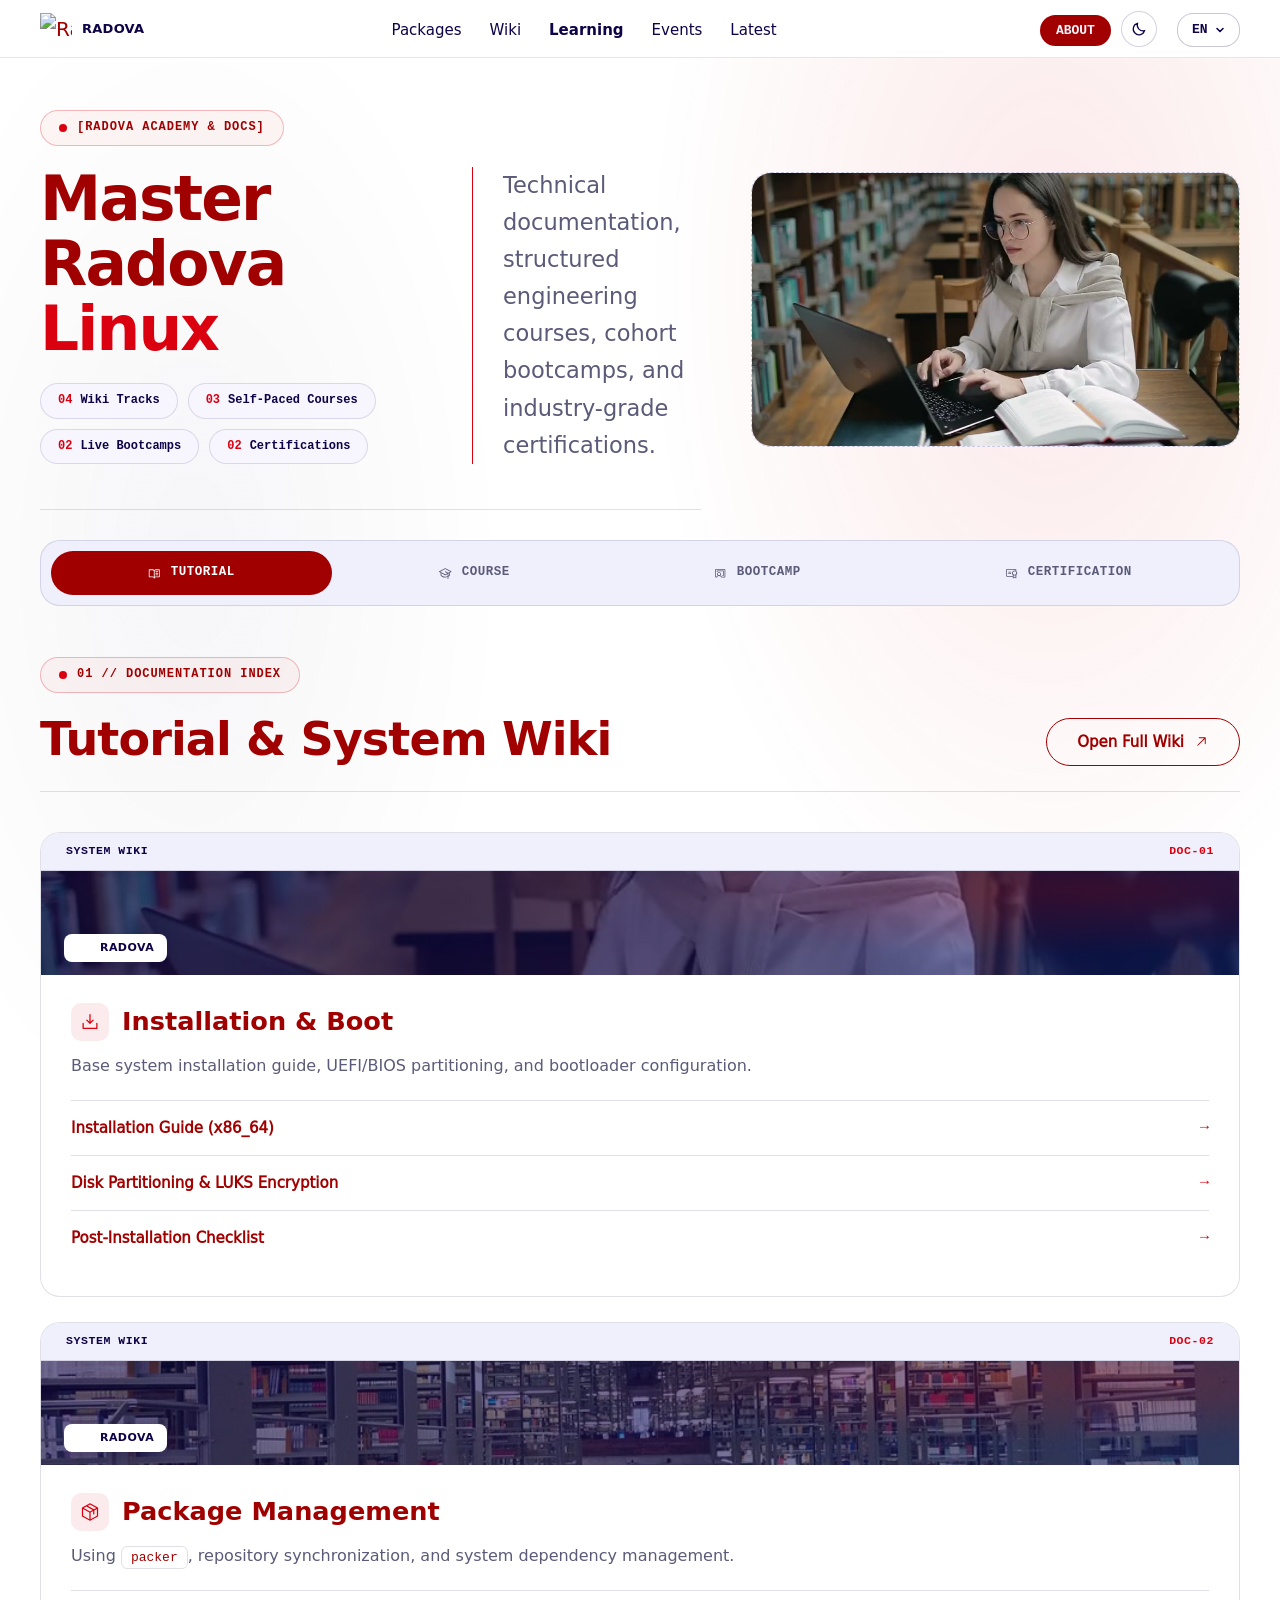
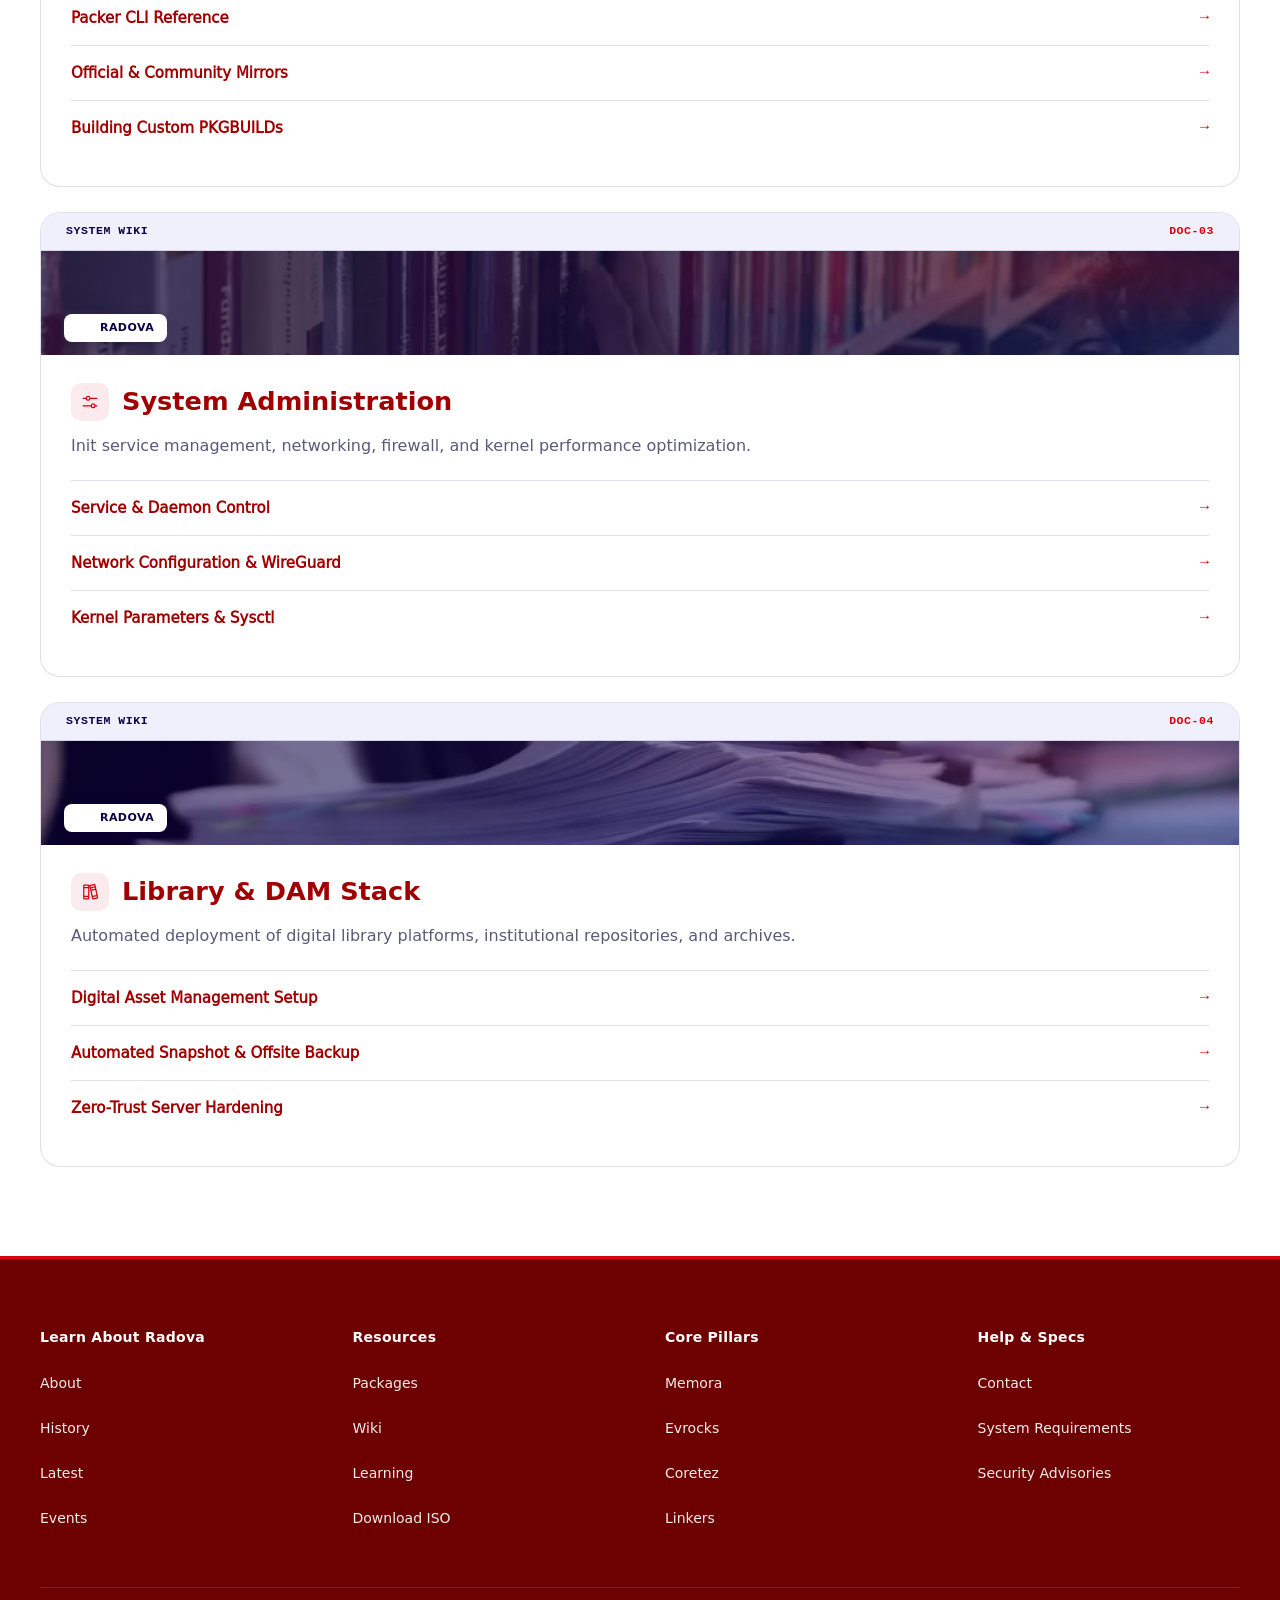
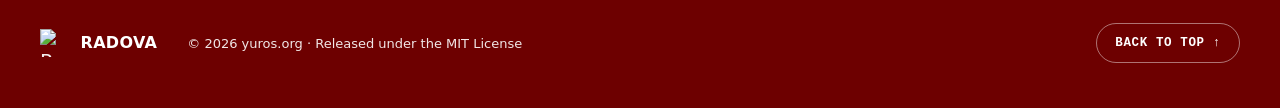
==== commit c513c4f9: "update" ====
--- a/index.html
+++ b/index.html
@@ -10,7 +10,7 @@
     <link rel="icon" type="image/png" href="assets/logo.png">
     <link rel="stylesheet" href="assets/css/pico.min.css" media="print" onload="this.media='all'">
 <noscript><link rel="stylesheet" href="assets/css/pico.min.css"></noscript>
-<style>:root{color-scheme:light;--font-heading:"Lato","Lato Fallback",system-ui,-apple-system,sans-serif;--font-body:"Roboto Variable","Roboto Fallback",system-ui,-apple-system,sans-serif;--font-mono:ui-monospace,SFMono-Regular,Menlo,Consolas,monospace;--red-900:#A10000;--red-700:#BB080B;--red-600:#DB000F;--red-500:#FF0000;--blue:#0035c6;--lavender:#F7F6FF;--white:#FFFFFF;--muted:#5b5a78;--line:rgba(14,3,71,0.10);--navy-gradient:linear-gradient(135deg,#0E0347 0%,#0E0347 55%,#0B2E8D 130%);--pad-x:1rem;--pad-y:clamp(5rem,9vw,7.5rem);--ic-arrow-red:url("data:image/svg+xml,%3Csvg%20fill%3D%22%23DB000F%22%20xmlns%3D%22http%3A%2F%2Fwww.w3.org%2F2000%2Fsvg%22%20viewBox%3D%220%200%20256%20256%22%20fill%3D%22currentColor%22%3E%3Cpath%20d%3D%22M200%2C64V168a8%2C8%2C0%2C0%2C1-16%2C0V83.31L69.66%2C197.66a8%2C8%2C0%2C0%2C1-11.32-11.32L172.69%2C72H88a8%2C8%2C0%2C0%2C1%2C0-16H192A8%2C8%2C0%2C0%2C1%2C200%2C64Z%22%2F%3E%3C%2Fsvg%3E")}*,*::before,*::after{box-sizing:border-box}button,input,select,textarea{font:inherit;color:inherit}img,svg{vertical-align:middle}img{max-width:100%;height:auto}.ph{width:1em;height:1em;flex-shrink:0}html{max-width:100%;overflow-x:clip;background-color:var(--white);color-scheme:light;scroll-behavior:smooth}body{max-width:100%;overflow-x:clip;margin:0;padding:0;background-color:var(--white);color:var(--red-900);font-family:var(--font-body);font-size:16px;line-height:1.6;-webkit-font-smoothing:antialiased}body > main,main{margin:0;padding:0;counter-reset:section-counter}ul,ol,dl,li,dt,dd,figure,pre,blockquote{margin:0;padding:0;list-style:none}li::marker{content:none}p,h1,h2,h3,h4,dt,dd,td,th,code,a,span,div,article{min-width:0;overflow-wrap:anywhere}h1,h2,h3,h4,h5,h6{font-family:var(--font-heading);color:var(--red-900);margin:0 0 1rem;text-wrap:balance}h1{font-size:clamp(2.25rem,5vw,56px);font-weight:900;line-height:1.1;letter-spacing:-0.02em}h2{font-size:clamp(2rem,4vw,48px);font-weight:900;line-height:1.15;letter-spacing:-0.015em}h3{font-size:clamp(1.25rem,2.2vw,24px);font-weight:700;line-height:1.25}h1 span,h2 span{color:var(--red-900)}p{font-family:var(--font-body);font-size:16px;line-height:1.65;color:var(--muted);margin:0 0 1rem}.lead{font-size:clamp(1.125rem,1.8vw,20px);line-height:1.6;color:var(--muted)}.eyebrow{font-family:var(--font-body);font-size:14px;font-weight:700;text-transform:uppercase;letter-spacing:0.08em;color:var(--red-900);margin:0 0 0.65rem}code{font-family:var(--font-mono)}code{background:transparent;padding:0;color:inherit;font-size:13.5px}a{color:var(--red-900);text-decoration:underline;text-underline-offset:0.2em}a:hover{color:var(--red-700)}:focus-visible{outline:2px solid var(--red-600);outline-offset:3px}.skip-link{position:absolute;top:-4rem;inset-inline-start:1rem;z-index:100;padding:0.5rem 1rem;background:var(--red-900);color:var(--white);border-radius:999px;font-weight:600;text-decoration:none}.skip-link:focus{top:0.75rem}main > section{position:relative;padding-block:var(--pad-y);scroll-margin-top:5rem}body > header.site-header,.site-header{position:sticky;top:0;z-index:100;width:100%;min-height:48px;padding-block:0.65rem;display:flex;align-items:center;justify-content:space-between;gap:1.25rem;background:rgba(255,255,255,0.82);-webkit-backdrop-filter:blur(16px) saturate(180%);backdrop-filter:blur(16px) saturate(180%);border-bottom:1px solid var(--line)}@supports not (backdrop-filter:blur(1px)){.site-header{background:var(--white)}}.brand-lockup{display:inline-flex;align-items:center;gap:0.625rem;text-decoration:none}.brand-name{font-family:var(--font-heading);font-weight:900;font-size:0.8rem;letter-spacing:0.02em;text-transform:uppercase;color:#0E0347}.brand-lockup-light .brand-name{color:var(--white)}.nav-list{display:flex;align-items:center;gap:1.75rem;flex-wrap:wrap}.nav-list a{font-family:var(--font-body);font-size:15px;font-weight:500;color:#0E0347;text-decoration:none}.nav-list a:hover{color:var(--red-600)}.navbar{margin-inline-start:auto}.nav-links{list-style:none;margin:0;padding:0;display:flex}.nav-links li{list-style:none;margin:0;padding:0}.dropdown{position:relative;display:inline-block}nav.navbar li :where(a,[role="link"]){margin:0}.dropdown-content{position:absolute;top:calc(100% + 18px);inset-inline-end:0;inset-inline-start:auto;transform:translateY(-6px);background:var(--white);min-width:250px;max-width:calc(100vw - 32px);border-radius:16px;box-shadow:0 16px 15px rgba(0,0,0,0.08);z-index:999;opacity:0;visibility:hidden;transition:opacity 0.25s ease,transform 0.25s ease;border:1px solid rgba(14,3,71,0.14);overflow:hidden}.dropdown-content.active,.btn-navy.active ~ .dropdown-content,.dropdown:hover .dropdown-content,.dropdown:focus-within .dropdown-content{opacity:1;visibility:visible;transform:translateY(0)}.dropdown-content a,.dropdown-content button.d-content-back{display:flex;justify-content:space-between;align-items:center;gap:1rem;width:100%;margin:0;padding:1.2rem 1.5rem;background:transparent;color:#0E0347;font-family:var(--font-heading);font-weight:700;font-size:13px;text-transform:uppercase;letter-spacing:1px;text-decoration:none;text-align:start;border:none;border-bottom:1px solid #F0F0F0;border-radius:0;cursor:pointer;transition:transform 0.2s ease,opacity 0.2s ease;white-space:nowrap}.dropdown-content :last-child{border-bottom:none}.dropdown-content a:hover,.dropdown-content a:focus,.dropdown-content button.d-content-back:hover,.dropdown-content button.d-content-back:focus{background-color:#db000f;color:var(--white);border-color:#DB000F}.dropdown-content button.d-content-back{color:var(--red-900)}.dropdown-content button.d-content-back:hover,.dropdown-content button.d-content-back:focus{border-radius:0 0 16px 16px}.d-content-h:hover{border-radius:16px 16px 0 0}.d-content-r:hover{border-radius:0}.d-content-c:hover{border-radius:0 0 16px 16px}.menu-arrow{position:absolute;top:100%;inset-inline-end:20px;inset-inline-start:auto;transform:none;width:0;height:0;border-inline-start:10px solid transparent;border-inline-end:10px solid transparent;border-bottom:10px solid rgba(14,3,71,0.14);z-index:1000;display:none;margin-top:8px}.btn-navy.active + .menu-arrow,.dropdown:hover .menu-arrow,.dropdown:focus-within .menu-arrow{display:block}a.btn,button.btn{text-decoration:none;cursor:pointer;user-select:none}.btn{display:inline-flex;align-items:center;justify-content:center;height:48px;padding-inline:1.5rem;border-radius:9999px;font-family:var(--font-body);font-size:16px;font-weight:500;line-height:1;white-space:nowrap;border:1.5px solid transparent;transition:transform 200ms cubic-bezier(.2,.7,.2,1)}.btn:active{transform:scale(0.98)}.btn-lg{height:52px;padding-inline:1.5rem;font-size:16px;font-weight:600}.btn-navy{background-color:var(--red-900);border:none;color:#f7f6ff;font-family:var(--font-mono);font-weight:700;font-size:13px;text-transform:uppercase;padding:0.5rem 1rem;cursor:pointer;border-radius:16px;transition:transform 0.2s ease,opacity 0.2s ease;display:inline-block;text-decoration:none;line-height:normal}.btn-navy:hover{background-color:rgba(14,3,71,0.05);color:var(--red-900)}.btn-navy.active{background-color:var(--red-900);color:var(--white)}.btn-primary{background-color:var(--red-600);border-color:var(--red-600);color:var(--white);box-shadow:0 4px 16px rgba(219,0,15,0.24)}.btn-primary:hover{background-color:var(--red-700);border-color:var(--red-700);color:var(--white)}.btn-primary:active{background-color:var(--red-900);border-color:var(--red-900)}.btn-arrow{padding-inline:1.5rem 0.625rem;gap:0.75rem}.btn-arrow::after{content:"";display:inline-block;width:32px;height:32px;border-radius:50%;flex-shrink:0;transition:transform 200ms cubic-bezier(.2,.7,.2,1)}.btn-arrow::after{background:var(--white) var(--ic-arrow-red) center / 18px 18px no-repeat}.btn-arrow:hover::after{transform:translateX(10px)}.hero{background:radial-gradient(45% 50% at 82% 18%,rgba(219,0,15,0.10),transparent 70%),radial-gradient(35% 40% at 15% 30%,rgba(14,3,71,0.04),transparent 70%),#FFFFFF;padding-top:clamp(1rem,2vw,1.75rem);padding-bottom:clamp(3.5rem,7vw,5.5rem);border-bottom:1px solid var(--line)}.hero-chip{display:inline-flex;align-items:center;gap:0.5rem;padding:0.35rem 0.9rem;border-radius:999px;border:1px solid rgba(219,0,15,0.25);background:rgba(219,0,15,0.04);color:var(--red-900);font-size:13px;font-weight:700;margin:0}.hero-chip::before{content:"";width:8px;height:8px;border-radius:50%;background:var(--red-600)}.hero-lead{font-size:1.125rem;line-height:1.7;color:var(--muted);margin-bottom:2rem}.hero-actions{display:flex;align-items:center;gap:1rem;flex-wrap:wrap;margin:0}.header-menu{display:flex;align-items:center;justify-content:space-between;flex:1;gap:1.5rem;margin-inline-start:1.5rem}.nav-toggle{display:none;flex-direction:column;justify-content:center;align-items:center;gap:5px;width:38px;height:38px;padding:0;margin:0;margin-inline-start:auto;background:transparent;border:1px solid var(--line);border-radius:10px;cursor:pointer}.nav-toggle:hover{background-color:rgba(14,3,71,0.05);border-color:var(--red-900)}.nav-toggle span{display:block;width:18px;height:2px;background-color:var(--red-900);border-radius:2px;transition:transform 0.25s ease,opacity 0.2s ease}.nav-toggle[aria-expanded="true"] span:nth-child(1){transform:translateY(7px) rotate(45deg)}.nav-toggle[aria-expanded="true"] span:nth-child(2){opacity:0}.nav-toggle[aria-expanded="true"] span:nth-child(3){transform:translateY(-7px) rotate(-45deg)}@media (max-width:767px){.site-header{position:sticky;top:0;z-index:1000;flex-wrap:nowrap;padding-block:0.65rem;background:var(--white);-webkit-backdrop-filter:none;backdrop-filter:none}.nav-toggle{display:inline-flex;position:relative;z-index:1002}.header-menu{display:none;position:fixed;inset:0;top:58px;z-index:999;flex-direction:column;align-items:stretch;justify-content:flex-start;width:100%;height:calc(100dvh - 58px);margin-inline-start:0;padding:0.75rem var(--pad-x) 2rem;background:var(--white);border-top:1px solid var(--line);overflow-y:auto;gap:0.125rem}.header-menu.is-open{display:flex}.header-menu nav,.header-menu ul,.header-menu li{display:block;width:100%;margin:0;padding:0}.nav-list,.dropdown-content{display:flex !important;flex-direction:column;align-items:stretch;gap:0.125rem}.navbar{margin:0;padding:0;border-top:none}.navbar .btn-navy,.dropdown-content button.d-content-back,.menu-arrow,.dropdown:hover .menu-arrow,.dropdown:focus-within .menu-arrow{display:none}.dropdown-content{position:static;opacity:1;visibility:visible;transform:none;min-width:100%;max-width:100%;border:none;border-radius:0;box-shadow:none;background:transparent}.nav-list a,.dropdown-content a{display:flex;align-items:center;justify-content:flex-start;width:100%;margin:0;padding:0.55rem 0.75rem;color:var(--red-900);font-family:var(--font-body);font-size:15.5px;font-weight:700;line-height:1.3;text-transform:none;letter-spacing:0;border:none;border-radius:10px;box-sizing:border-box}.nav-list a:hover,.nav-list a:focus,.dropdown-content a:hover,.dropdown-content a:focus{background-color:rgba(219,0,15,0.08);color:var(--red-600);border-radius:10px}}@media (min-width:768px){.header-menu{display:flex;align-items:center;flex:1;gap:2.9rem}.header-menu > nav:first-child{margin-inline:auto}.header-menu .navbar{margin-inline-start:0}}button.btn-lang{margin:0;width:auto;flex-shrink:0;display:inline-flex;align-items:center;justify-content:center;background-color:var(--white);border:1.5px solid rgba(14,3,71,0.22);color:#0E0347;font-family:var(--font-mono);font-weight:700;font-size:13px;text-transform:uppercase;padding:0.5rem 0.9rem;border-radius:16px;cursor:pointer;line-height:normal}button.btn-lang:hover{border-color:var(--red-900);color:var(--red-900);background-color:var(--surface-subtle)}@media (max-width:767px){button.btn-lang{margin-inline-start:auto;padding:0.45rem 0.75rem;position:relative;z-index:1002}.nav-toggle{margin-inline-start:0}}button.btn-theme{display:inline-flex;align-items:center;justify-content:center;width:36px;height:36px;min-height:36px;margin:0;margin-inline-start:auto;padding:0;border-radius:999px;border:1.5px solid rgba(14,3,71,0.18);background:#ffffff;color:#0E0347;cursor:pointer;flex-shrink:0;transition:transform 140ms ease}button.btn-theme + button.btn-lang{margin-inline-start:0}@media (min-width:768px){button.btn-theme{margin-inline-start:0}}button.btn-theme:hover{border-color:#DB000F;color:#DB000F;background:#F7F6FF}button.btn-theme:active{transform:scale(0.96)}:root[data-theme="dark"] .btn-theme .ic-moon,:root:not([data-theme="dark"]) .btn-theme .ic-sun{display:none}:root[data-theme="dark"]{color-scheme:dark;--muted:#C4C0D4;--line:rgba(196,192,212,0.18)}:root[data-theme="dark"],:root[data-theme="dark"] body{background-color:#0B0711;color:#FFFFFF}:root[data-theme="dark"] h1,:root[data-theme="dark"] h2,:root[data-theme="dark"] h3,:root[data-theme="dark"] h4,:root[data-theme="dark"] h5,:root[data-theme="dark"] h6{color:#FFFFFF}:root[data-theme="dark"] .eyebrow{color:#DB000F}:root[data-theme="dark"] .site-header{background:rgba(11,7,17,0.88);border-bottom-color:rgba(196,192,212,0.16)}:root[data-theme="dark"] .brand-name,:root[data-theme="dark"] .nav-list a{color:#FFFFFF}:root[data-theme="dark"] .nav-toggle span{background-color:#FFFFFF}:root[data-theme="dark"] .nav-list a:hover{color:#DB000F}:root[data-theme="dark"] .dropdown-content{background-color:#150B52;border-color:rgba(196,192,212,0.22);box-shadow:0 16px 36px rgba(0,0,0,0.45)}:root[data-theme="dark"] .dropdown-content a,:root[data-theme="dark"] .dropdown-content button.d-content-back{color:#FFFFFF}:root[data-theme="dark"] .dropdown-content a:hover,:root[data-theme="dark"] .dropdown-content button.d-content-back:hover{background-color:#0E0347;color:#FFFFFF}:root[data-theme="dark"] .btn-navy{background-color:#150B52;border-color:rgba(196,192,212,0.28);color:#FFFFFF}:root[data-theme="dark"] .btn-navy:hover{background-color:#DB000F;border-color:#DB000F;color:#FFFFFF}:root[data-theme="dark"] button.btn-theme,:root[data-theme="dark"] button.btn-lang{background-color:#150B52;border-color:rgba(196,192,212,0.28);color:#F7F6FF}:root[data-theme="dark"] button.btn-theme:hover,:root[data-theme="dark"] button.btn-lang:hover{border-color:#DB000F;color:#FFFFFF;background-color:#0E0347}:root[data-theme="dark"] .hero{background:radial-gradient(46% 52% at 82% 18%,rgba(219,0,15,0.16),transparent 72%),radial-gradient(38% 46% at 15% 32%,rgba(21,11,82,0.45),transparent 72%),#0B0711}:root[data-theme="dark"] .hero-chip{background-color:rgba(219,0,15,0.14);border-color:rgba(219,0,15,0.45);color:#FFFFFF}:root[data-theme="dark"] .hero-lead,:root[data-theme="dark"] .lead{color:#C4C0D4}@media (max-width:767px){:root[data-theme="dark"] .header-menu{background-color:#0B0711}}:root,[data-theme="light"]{--lr-bg:#FFFFFF;--lr-surface:#FFFFFF;--lr-surface-alt:#F7F6FF;--lr-dock:#F0EFFC;--lr-ink:#A10000;--lr-navy:#0E0347;--lr-muted:#5b5a78;--lr-line:rgba(14,3,71,0.12);--lr-border-strong:#A10000;--lr-primary:#DB000F;--lr-primary-hover:#BB080B;--lr-primary-active:#A10000;--lr-accent-red:#DB000F;--lr-blue:#0035c6;--lr-sec-solid-bg:#A10000;--lr-sec-solid-ink:#FFFFFF;--lr-sec-solid-hover:#0035c6;--lr-outline-bg:transparent;--lr-outline-ink:#A10000;--lr-outline-border:#A10000;--lr-outline-hover-bg:rgba(219,0,15,0.08);--lr-outline-hover-ink:#A10000;--lr-badge-soft-bg:rgba(219,0,15,0.08);--lr-badge-soft-ink:#A10000;--radova-heading-font:var(--font-heading,"Lato",system-ui,-apple-system,sans-serif);--radova-body-font:var(--font-body,"Roboto Variable",system-ui,-apple-system,sans-serif);--radova-mono-font:var(--font-mono,ui-monospace,SFMono-Regular,Menlo,Consolas,monospace);--learns-pad-x:var(--pad-x,max(1rem,calc((100% - 72rem) / 2)))}[data-theme="dark"]{--lr-bg:#0B0711;--lr-surface:#150B52;--lr-surface-alt:#0E0347;--lr-dock:#0E0347;--lr-ink:#FFFFFF;--lr-navy:#FFFFFF;--lr-muted:#C4C0D4;--lr-line:rgba(196,192,212,0.18);--lr-border-strong:rgba(196,192,212,0.25);--lr-primary:#DB000F;--lr-primary-hover:#BB080B;--lr-primary-active:#A10000;--lr-accent-red:#DB000F;--lr-blue:#0035C6;--lr-sec-solid-bg:#FFFFFF;--lr-sec-solid-ink:#0E0347;--lr-sec-solid-hover:#F7F6FF;--lr-outline-bg:transparent;--lr-outline-ink:#FFFFFF;--lr-outline-border:rgba(255,255,255,0.45);--lr-outline-hover-bg:rgba(219,0,15,0.16);--lr-outline-hover-ink:#FFFFFF;--lr-badge-soft-bg:rgba(219,0,15,0.16);--lr-badge-soft-ink:#FFFFFF}body{background-color:var(--lr-bg)}.learns-container{width:100%;margin-inline:auto;padding-block:clamp(2rem,4vw,3.5rem) clamp(4rem,7vw,6rem);padding-inline:var(--learns-pad-x);color:var(--lr-ink);background:radial-gradient(45% 35% at 82% 8%,rgba(219,0,15,0.09),transparent 70%),radial-gradient(35% 30% at 15% 18%,rgba(14,3,71,0.04),transparent 70%),var(--lr-bg)}[data-theme="dark"] .learns-container{background:radial-gradient(50% 35% at 28% 10%,rgba(219,0,15,0.15),transparent 65%),radial-gradient(40% 35% at 82% 18%,rgba(21,11,82,0.35),transparent 70%),#0B0711}.editorial-header{display:grid;gap:1.5rem;padding-bottom:2.25rem;margin-bottom:2.25rem;border-bottom:1px solid var(--lr-line)}.eyebrow{display:inline-flex;align-items:center;gap:0.5rem;width:fit-content;padding:0.35rem 0.9rem;margin:0 0 1rem;border-radius:999px;border:1px solid rgba(219,0,15,0.25);background:rgba(219,0,15,0.04);font-family:var(--radova-mono-font);font-size:12px;font-weight:700;text-transform:uppercase;letter-spacing:0.08em;color:var(--lr-ink)}.eyebrow::before{content:"";width:8px;height:8px;border-radius:50%;background:var(--lr-accent-red)}[data-theme="dark"] .eyebrow{background:rgba(219,0,15,0.14);border-color:rgba(219,0,15,0.35);color:#F7F6FF}.editorial-header h1{margin:0;font-family:var(--radova-heading-font);font-size:clamp(2.25rem,4.8vw,3.5rem);font-weight:900;line-height:1.06;letter-spacing:-0.03em;color:var(--lr-ink);text-transform:capitalize}.editorial-header h1 span{color:var(--lr-accent-red)}.editorial-header > p{margin:0;font-family:var(--radova-body-font);font-size:1.125rem;line-height:1.65;color:var(--lr-muted)}@media (min-width:768px){.editorial-header{grid-template-columns:1.25fr 0.75fr;align-items:end;gap:2.5rem}.editorial-header > p{border-inline-start:1px solid var(--lr-accent-red);padding-inline-start:1.5rem}}nav.tab-grid{display:block;margin-bottom:2.5rem}nav.tab-grid ul{display:flex;flex-wrap:wrap;gap:0.5rem;margin:0;padding:0.5rem;list-style:none;border-radius:20px}.tab-grid li{flex:1 1 auto;margin:0;padding:0;list-style:none}.tab-grid .tab-btn{display:flex;align-items:center;justify-content:center;gap:0.5rem;width:100%;min-height:44px;margin:0;padding:0.6rem 1.15rem;border:1px solid transparent;border-radius:999px;box-shadow:none;font-family:var(--radova-mono-font);font-size:12.5px;font-weight:700;letter-spacing:0.04em;text-transform:uppercase;white-space:nowrap;line-height:1.2;text-align:center;color:var(--lr-muted);background:transparent;cursor:pointer}.tab-grid .tab-btn:hover,.tab-grid .tab-btn:focus-visible{color:var(--lr-ink);background:rgba(14,3,71,0.06)}[data-theme="dark"] .tab-grid .tab-btn:hover,[data-theme="dark"] .tab-grid .tab-btn:focus-visible{color:#FFFFFF;background:#150B52}.tab-grid .tab-btn[aria-selected="true"]{color:#FFFFFF;background:var(--lr-sec-solid-bg)}[data-theme="dark"] .tab-grid .tab-btn[aria-selected="true"]{color:#FFFFFF;background:#DB000F}.tab-grid .tab-btn[aria-selected="true"] .ph{color:#FFFFFF}@media (max-width:540px){nav.tab-grid ul{flex-direction:column;border-radius:18px}.tab-grid .tab-btn{width:100%}}.learn-section{margin-top:0}.tab-panel[hidden]{display:none !important}.tab-panel.is-active{animation:tabPanelFade 200ms cubic-bezier(.2,.7,.2,1)}.section-banner{display:flex;flex-wrap:wrap;align-items:flex-end;justify-content:space-between;gap:1rem;padding-bottom:1.25rem;margin-bottom:2rem;border-bottom:1px solid var(--lr-line)}.section-banner h2{margin:0;font-family:var(--radova-heading-font);font-size:clamp(1.85rem,3.6vw,2.75rem);font-weight:900;line-height:1.15;letter-spacing:-0.02em;color:var(--lr-ink);text-transform:capitalize}.section-note{margin:0;font-family:var(--radova-mono-font);font-size:13px;font-weight:600;letter-spacing:0.04em;color:var(--lr-muted)}.button{display:inline-flex;align-items:center;justify-content:center;gap:0.5rem;min-height:46px;padding:0.65rem 1.5rem;border:1.5px solid var(--lr-primary);border-radius:9999px;font-family:var(--radova-body-font);font-size:15px;font-weight:600;line-height:1.2;text-decoration:none;color:#FFFFFF;background:var(--lr-primary);box-shadow:0 4px 16px rgba(219,0,15,0.22);cursor:pointer;transition:transform 200ms cubic-bezier(.2,.7,.2,1)}.button:hover,.button:focus-visible{color:#FFFFFF;background:var(--lr-primary-hover);border-color:var(--lr-primary-hover)}.button:active{transform:scale(0.98);background:var(--lr-primary-active);border-color:var(--lr-primary-active)}.button--outline-navy{color:var(--lr-outline-ink);background:var(--lr-outline-bg);border-color:var(--lr-outline-border);box-shadow:none}.button--outline-navy:hover,.button--outline-navy:focus-visible{color:var(--lr-outline-hover-ink);background:var(--lr-outline-hover-bg);border-color:var(--lr-outline-hover-bg)}.badge{display:inline-flex;align-items:center;gap:0.35rem;flex-shrink:0;white-space:nowrap;overflow-wrap:normal;word-break:normal;padding:0.28rem 0.8rem;border-radius:999px;font-family:var(--radova-mono-font);font-size:12px;font-weight:700;letter-spacing:0.04em;text-transform:uppercase;line-height:1.3;color:#FFFFFF;background:#0E0347}.course-card__top .meta{display:inline-flex;align-items:center;gap:0.35rem;white-space:nowrap}@media (max-width:480px){.badge{font-size:11px;padding:0.25rem 0.7rem}.course-card__top .meta{font-size:12px}}.wiki-board{display:grid;grid-template-columns:1fr;gap:1.25rem}@media (min-width:768px){.wiki-board{grid-template-columns:repeat(2,1fr)}}.wiki-cell{padding:1.75rem;border:1px solid var(--lr-line);border-radius:20px;transition:transform 200ms ease}@media (hover:hover){.wiki-cell:hover{border-color:var(--lr-accent-red);box-shadow:0 10px 30px rgba(14,3,71,0.08);transform:translateY(-2px)}}.wiki-cell h3{display:flex;align-items:center;gap:0.65rem;font-family:var(--radova-heading-font);font-size:clamp(1.25rem,2vw,1.5rem);font-weight:900;line-height:1.25;margin-top:0;margin-bottom:0.6rem;color:var(--lr-ink)}.wiki-cell h3 .ph{width:38px;height:38px;padding:9px;border-radius:10px;background:rgba(219,0,15,0.08);color:var(--lr-accent-red);flex-shrink:0}.wiki-cell > p{font-size:1rem;line-height:1.6;color:var(--lr-muted);margin-top:0;margin-bottom:1.25rem}.wiki-cell code,.course-card code,.post-row code{font-family:var(--radova-mono-font);color:var(--lr-ink);border:1px solid var(--lr-line);padding:0.15rem 0.45rem;border-radius:6px;font-size:13px}.wiki-links{margin:0;padding:0;border-top:1px solid var(--lr-line)}.wiki-links li{margin:0;padding:0;list-style:none;border-bottom:1px solid var(--lr-line)}.wiki-links li:last-child{border-bottom:0}.wiki-links a{display:flex;align-items:center;justify-content:space-between;padding:0.75rem 0;font-size:15px;font-weight:600;text-decoration:none;color:var(--lr-ink)}.wiki-links a::after{content:"\2192";font-family:var(--radova-mono-font);color:var(--lr-accent-red)}.wiki-links a:hover,.wiki-links a:focus-visible{color:var(--lr-accent-red);padding-inline-start:0.35rem}.course-grid{display:grid;grid-template-columns:1fr;gap:1.25rem}@media (min-width:1024px){.course-grid{grid-template-columns:repeat(3,1fr)}}.course-card{display:flex;flex-direction:column;margin:0;padding:1.75rem;border:1px solid var(--lr-line);border-radius:20px;transition:transform 200ms ease}@media (hover:hover){.course-card:hover{border-color:var(--lr-accent-red);box-shadow:0 10px 30px rgba(14,3,71,0.08);transform:translateY(-2px)}}.course-card__top{display:flex;flex-wrap:wrap;align-items:center;justify-content:space-between;gap:0.5rem 0.75rem;margin-bottom:1.15rem}.course-card h3{font-family:var(--radova-heading-font);font-size:1.35rem;font-weight:900;line-height:1.25;margin-top:0;margin-bottom:0.65rem;color:var(--lr-ink)}.course-card > p{font-size:15.5px;line-height:1.6;color:var(--lr-muted);margin-top:0;margin-bottom:1.25rem}.course-card .meta-dl{margin-top:auto;margin-bottom:1.35rem;border-top:1px solid var(--lr-line)}.course-card__footer .button{width:100%}.post-grid{display:grid;gap:1.25rem;margin:0;padding:0;list-style:none}.post-grid > li{margin:0;padding:0}.post-row{display:grid;overflow:hidden;border:1px solid var(--lr-line);border-radius:20px;transition:transform 200ms ease}@media (hover:hover){.post-row:hover{border-color:var(--lr-accent-red);box-shadow:0 10px 30px rgba(14,3,71,0.08);transform:translateY(-2px)}}@media (min-width:768px){.post-row{grid-template-columns:1.25fr 0.75fr}}.post-row__main{padding:1.85rem}.post-row__main h3{margin-top:0;margin-bottom:0.65rem;font-family:var(--radova-heading-font);font-size:clamp(1.35rem,2.2vw,1.85rem);font-weight:900;line-height:1.2;letter-spacing:-0.015em;color:var(--lr-ink)}.post-row__main > p{font-size:1rem;line-height:1.65;color:var(--lr-muted);margin-top:0;margin-bottom:1rem}.post-row__kicker{display:flex;flex-wrap:wrap;gap:0.5rem;margin-top:0;margin-bottom:0.85rem}.post-row__panel{display:flex;flex-direction:column;justify-content:space-between;padding:1.85rem;border-radius:15px;background:var(--lr-dock);border-top:1px solid var(--lr-line)}@media (min-width:768px){.post-row__panel{border-top:0;border-inline-start:1px solid var(--lr-line)}}.post-row__panel .button{margin-top:1.35rem;width:100%}.meta{display:flex;flex-wrap:wrap;align-items:center;gap:0.5rem 1rem;font-family:var(--radova-mono-font);font-size:12.5px;color:var(--lr-muted)}.meta-dl{display:grid;grid-template-columns:max-content 1fr;gap:0 1.25rem;margin:0;font-family:var(--radova-mono-font)}.meta-dl dt,.meta-dl dd{margin:0;padding:0.6rem 0;border-top:1px solid var(--lr-line);font-size:13px}.meta-dl dt:first-of-type,.meta-dl dd:first-of-type{border-top:0}.meta-dl dt{color:var(--lr-muted);text-transform:uppercase;font-size:11.5px;letter-spacing:0.05em}.meta-dl dd{font-weight:700;color:var(--lr-ink);text-align:end}.meta-dl__lead{font-size:1.15rem;color:var(--lr-ink)}.cert-domains{margin-top:1.25rem;padding:1.25rem 1.5rem;border-inline-start:4px solid var(--lr-accent-red);border-radius:0 14px 14px 0;background:var(--lr-surface-alt)}.cert-domains h4{font-family:var(--radova-mono-font);font-size:12px;font-weight:700;margin-top:0;margin-bottom:0.75rem;text-transform:uppercase;letter-spacing:0.08em;color:var(--lr-ink)}.cert-domains ul{margin:0;padding:0;display:grid;gap:0.45rem}.cert-domains li{margin:0;padding:0;list-style:none;font-size:14.5px;color:var(--lr-muted)}.cert-domains li strong{color:var(--lr-ink)}.registration-box{display:grid;grid-template-columns:1fr;gap:1.75rem;margin-top:1.75rem;padding:clamp(1.5rem,3vw,2.25rem);border:1px solid var(--lr-line);border-top:3px solid var(--lr-accent-red);border-radius:20px;box-shadow:0 16px 40px rgba(14,3,71,0.06);scroll-margin-top:5.5rem}@media (min-width:768px){.registration-box{grid-template-columns:1fr 1.2fr}}.registration-box__info h3{font-family:var(--radova-heading-font);font-size:1.5rem;font-weight:900;margin-top:0;margin-bottom:0.75rem;color:var(--lr-ink)}.registration-box__info p:last-child{margin-bottom:0;font-size:15.5px;line-height:1.65;color:var(--lr-muted)}.registration-form{display:grid;gap:1rem;margin:0}.registration-form label{display:flex;flex-direction:column;gap:0.4rem;margin:0;font-family:var(--radova-mono-font);font-size:12px;font-weight:700;letter-spacing:0.06em;text-transform:uppercase;color:var(--lr-ink)}.registration-form input,.registration-form select{width:100%;height:46px;margin:0;padding-inline:1rem;border:1px solid var(--lr-line);border-radius:14px;font-family:var(--radova-body-font);font-size:15px;background-color:var(--lr-surface-alt);color:var(--lr-ink)}[data-theme="dark"] .registration-form input,[data-theme="dark"] .registration-form select{color-scheme:dark}.registration-form input::placeholder{color:var(--lr-muted);opacity:0.7}.registration-form input:focus,.registration-form select:focus{outline:none;border-color:var(--lr-accent-red);box-shadow:0 0 0 3px rgba(219,0,15,0.16);background-color:var(--lr-surface)}.registration-form .button{margin-top:0.4rem;width:100%}:root[data-theme="dark"] .site-header .btn-navy{background-color:#150B52;color:#FFFFFF;border:1px solid rgba(196,192,212,0.25)}:root[data-theme="dark"] .site-header .btn-navy:hover,:root[data-theme="dark"] .site-header .btn-navy.active{background-color:#0E0347;color:#FFFFFF;border-color:#DB000F}@media (max-width:767px){:root[data-theme="dark"] .header-menu .dropdown-content{background-color:transparent;border:none;box-shadow:none}:root[data-theme="dark"] .header-menu .dropdown-content a,:root[data-theme="dark"] .header-menu .nav-list a{background-color:transparent;color:#FFFFFF}:root[data-theme="dark"] .header-menu .dropdown-content a:hover,:root[data-theme="dark"] .header-menu .nav-list a:hover{background-color:rgba(219,0,15,0.14);color:#DB000F}}:root{--red-900:#A10000;--red-700:#BB080B;--red-600:#DB000F;--red-500:#FF0000;--navy-950:#0B0711;--navy-900:#0E0347;--navy-800:#150B52;--blue:#0035C6;--lavender:#F7F6FF;--white:#FFFFFF;--surface-page:#FFFFFF;--surface-card:#FFFFFF;--surface-subtle:#F7F6FF;--surface-dock:#F0EFFC;--surface-header:rgba(255,255,255,0.82);--text-primary:#0E0347;--text-heading:#A10000;--text-muted:#5B5A78;--text-accent:#DB000F;--border-line:rgba(14,3,71,0.10);--border-card:rgba(14,3,71,0.12);--font-heading:"Lato",system-ui,-apple-system,sans-serif;--font-mono:ui-monospace,SFMono-Regular,Menlo,Consolas,monospace;--container-max:100%}:root[data-theme="dark"]{--surface-page:#0B0711;--surface-card:#150B52;--surface-subtle:#150B52;--surface-dock:#0E0347;--surface-header:rgba(11,7,17,0.88);--text-primary:#FFFFFF;--text-heading:#FFFFFF;--text-muted:#C4C0D4;--border-line:rgba(196,192,212,0.18);--border-card:rgba(196,192,212,0.16)}html{font-size:100%}@media (min-width:576px){:root{--container-max:510px}html{font-size:106.25%}}@media (min-width:768px){:root{--container-max:min(92vw,920px)}html{font-size:106.25%}}@media (min-width:1024px){:root{--container-max:950px}html{font-size:118.75%}}@media (min-width:1280px){:root{--container-max:1200px}html{font-size:125%}}@media (min-width:1536px){:root{--container-max:1450px}html{font-size:131.25%}}body{font-size:1rem;line-height:1.6}.site-header{position:sticky;top:0;z-index:100;min-height:48px;padding-block:0.65rem;gap:1.25rem;background:var(--surface-header);-webkit-backdrop-filter:blur(16px) saturate(180%);backdrop-filter:blur(16px) saturate(180%);border-bottom:1px solid var(--border-line)}:root .site-header{background:var(--surface-header);border-bottom-color:var(--border-line)}:root[data-theme="dark"] .site-header{border-bottom-color:var(--border-line)}.site-header .brand-name{font-family:var(--font-heading);font-size:0.8rem;font-weight:900;letter-spacing:0.02em;text-transform:uppercase;color:var(--text-primary)}.site-header .nav-list a{font-size:15px;font-weight:500;color:var(--text-primary)}.site-header .nav-list a[aria-current="page"]{font-weight:700}:root:not([data-theme="dark"]) .dropdown-content a{color:#0E0347}#about-menu-btn.btn-navy{border-radius:16px;font-size:13px}@media (min-width:768px){.site-header .dropdown-content{top:calc(100% + 18px);min-width:250px;border-radius:16px}}button.btn-theme{width:36px;height:36px;min-width:36px;padding:0;border-radius:999px}button.btn-lang{border-radius:16px;font-size:13px}@media (max-width:767px){.nav-toggle{width:38px;height:38px}.header-menu.is-open{top:58px;height:calc(100dvh - 58px)}}.btn-primary,.button{display:inline-flex;align-items:center;justify-content:center;height:48px;padding:0 1.5rem;border-radius:9999px}.btn-primary,.button:not([class*="--outline"]){background:var(--red-600);border-color:var(--red-600);color:#FFFFFF;box-shadow:0 4px 16px rgba(219,0,15,0.24)}.hero-chip,.chip{border-radius:999px;padding:0.35rem 0.9rem;font-size:13px;border:1px solid rgba(219,0,15,0.25);background:rgba(219,0,15,0.04)}*,*::before,*::after{transition-property:opacity,transform !important}:root{--pad-x:max(1rem,calc((100% - var(--container-max)) / 2))}.hero-split{display:grid;grid-template-columns:1fr;gap:1.5rem;align-items:center;margin-bottom:1.5rem}@media (min-width:1024px){.hero-split{grid-template-columns:1.15fr 0.85fr;gap:2.5rem}}.hero-split .editorial-header{margin-bottom:0}.hero-media{aspect-ratio:16 / 9;overflow:hidden;border-radius:20px;background:var(--lr-surface-alt,#F7F6FF);border:1px dashed rgba(14,3,71,0.18)}.hero-media img{display:block;width:100%;height:100%;object-fit:cover}:root[data-theme="dark"] .hero-media{background:var(--lr-surface-alt,#150B52);border-color:rgba(196,192,212,0.25)}.lang-menu{position:relative;flex-shrink:0}.lang-menu button.btn-lang{margin:0;gap:0.375rem}.lang-menu button.btn-lang svg{transition:transform 0.2s ease}.lang-menu button.btn-lang[aria-expanded="true"] svg{transform:rotate(180deg)}.lang-menu .lang-list{position:absolute;top:calc(100% + 0.5rem);inset-inline-end:0;z-index:1003;display:block;min-width:11rem;margin:0;padding:0.375rem;list-style:none;background:var(--surface-card);border:1px solid var(--border-card);border-radius:16px;box-shadow:0 12px 30px rgba(14,3,71,0.12)}.lang-menu .lang-list[hidden]{display:none}.lang-menu .lang-list li{margin:0;padding:0;list-style:none}.lang-menu .lang-list a{display:block;width:100%;margin:0;padding:0.55rem 0.75rem;border:0;border-radius:10px;background:none;color:var(--text-primary);text-decoration:none;font:inherit;font-size:14px;font-weight:500;line-height:1.4;text-align:start;cursor:pointer}.lang-menu .lang-list a:hover,.lang-menu .lang-list a:focus-visible{background:var(--surface-subtle)}.lang-menu .lang-list a[aria-current="true"]{color:var(--text-heading);font-weight:700}.lang-menu .lang-list a[aria-current="true"]::after{content:"\2713" / "";float:inline-end;color:var(--text-accent)}@media (max-width:767px){.lang-menu{z-index:1002}}[dir="rtl"] :is(.btn-arrow,.btn-arrow-red,.button--arrow)::after{transform:scaleX(-1)}[dir="rtl"] :is(.btn-arrow,.btn-arrow-red):hover::after{transform:translateX(-10px) scaleX(-1)}[dir="rtl"] *{letter-spacing:normal !important}[dir="rtl"] .wiki-links a::after{content:"\2190"}.site-header .brand-lockup,.site-header .nav-list a,.site-header .btn-navy,.site-header button.btn-lang{white-space:nowrap;flex-shrink:0}@media (min-width:768px){.site-header .nav-list{flex-wrap:nowrap;gap:clamp(0.85rem,1.6vw,1.75rem)}.site-header .header-menu{gap:clamp(0.85rem,1.8vw,2.25rem)}}.lr-format-pills{display:flex;flex-wrap:wrap;gap:0.5rem;margin-top:1.1rem}.lr-format-pill{display:inline-flex;align-items:center;gap:0.4rem;padding:0.35rem 0.85rem;border-radius:999px;border:1px solid var(--lr-line);background:var(--lr-surface-alt);color:var(--lr-navy);font-family:var(--radova-mono-font);font-size:12px;font-weight:700;text-decoration:none;transition:transform 200ms ease,opacity 200ms ease}.lr-format-pill strong{color:var(--lr-accent-red)}.lr-format-pill:hover{transform:translateY(-1px);color:var(--lr-accent-red)}[data-theme="dark"] .lr-format-pill{background:#150B52;color:#FFFFFF}nav.tab-grid ul{background:var(--lr-dock);border:1px solid var(--lr-line)}.wiki-cell,.course-card{padding:0;overflow:hidden;background:var(--lr-surface)}.lr-partner-pill{position:absolute;inset-inline-start:1.15rem;bottom:0.65rem;display:inline-flex;align-items:center;gap:0.4rem;padding:0.26rem 0.65rem;border-radius:8px;background:#FFFFFF;color:#0E0347;box-shadow:0 4px 12px rgba(14,3,71,0.24);font-family:var(--radova-heading-font);font-size:11px;font-weight:900;letter-spacing:0.04em;text-transform:uppercase}.lr-partner-pill img{width:15px;height:15px;object-fit:contain}.lr-partner-pill--inline{position:static;box-shadow:none;border:1px solid var(--lr-line);background:var(--lr-surface-alt);color:var(--lr-navy)}[data-theme="dark"] .lr-partner-pill--inline{background:#0E0347;color:#FFFFFF}@media (min-width:768px){.dropdown::after{content:"-";color:transparent;position:absolute;top:100%;inset-inline-end:0;width:250px;height:24px;display:none}.dropdown:hover::after,.dropdown:focus-within::after{display:block}}@media (min-width:768px){body>header.site-header,.site-header{gap:clamp(0.5rem,1.2vw,20px)}.site-header .header-menu{gap:clamp(0.75rem,2vw,46px)}.site-header .nav-list{flex-wrap:nowrap!important;gap:clamp(0.65rem,1.6vw,28px)}.site-header .brand-lockup,.site-header .nav-list a,.site-header .btn-navy,.site-header button.btn-lang{white-space:nowrap;flex-shrink:0}}html{scroll-padding-block-start:5.5rem}body>header.site-header,.site-header{margin:0;padding-block:10px;padding-inline:max(16px,calc((100% - var(--container-max,var(--radova-max-width,100%))) / 2));gap:20px;min-height:58px;box-sizing:border-box}.site-header .brand-lockup{display:inline-flex;align-items:center;gap:10px;margin:0;padding:0;text-decoration:none;flex-shrink:0}.site-header .brand-name{font-family:"Lato",system-ui,-apple-system,sans-serif;font-size:13px;font-weight:900;line-height:1.2;letter-spacing:0.02em;text-transform:uppercase;color:#0E0347}.site-header .nav-list,.site-header ul.nav-list{display:flex;align-items:center;gap:28px;margin:0;padding:0;list-style:none}.site-header .nav-list li{margin:0;padding:0;list-style:none}.site-header .nav-list a{display:inline-flex;align-items:center;padding:6px 0;margin:0;font-family:"Roboto Variable",system-ui,-apple-system,sans-serif;font-size:15px;font-weight:500;line-height:1.2;color:#0E0347;text-decoration:none}.site-header .nav-list a[aria-current="page"]{font-weight:700}.site-header button{margin:0}.site-header .btn-theme{width:36px;height:36px;padding:0;display:inline-flex;align-items:center;justify-content:center;flex-shrink:0}.site-header .btn-navy,.site-header #about-menu-btn.btn-navy{display:inline-flex;align-items:center;justify-content:center;gap:6px;margin:0;font-family:ui-monospace,SFMono-Regular,Menlo,Consolas,monospace;font-size:13px;font-weight:700;line-height:1.2;text-transform:uppercase;padding:8px 16px;border-radius:16px;background-color:#A10000;color:#F7F6FF}.site-header button.btn-lang{display:inline-flex;align-items:center;justify-content:center;margin:0;font-family:ui-monospace,SFMono-Regular,Menlo,Consolas,monospace;font-size:13px;font-weight:700;line-height:1.2;text-transform:uppercase;padding:8px 14px;border-radius:16px;color:#0E0347}@media (min-width:768px){.site-header .header-menu{display:flex;align-items:center;flex:1;gap:46px;margin:0;margin-inline-start:0}.site-header .header-menu>nav:first-child{margin-inline:auto}.site-header .navbar{margin:0;margin-inline-start:0}}:root[data-theme="dark"] .site-header .brand-name,:root[data-theme="dark"] .site-header .nav-list a{color:#FFFFFF}:root[data-theme="dark"] .site-header .btn-navy,:root[data-theme="dark"] .site-header #about-menu-btn.btn-navy,:root[data-theme="dark"] .site-header button.btn-lang{background-color:#150B52;color:#FFFFFF;border-color:rgba(196,192,212,0.28)}@media (max-width:767px){.site-header .nav-list{flex-direction:column;align-items:stretch;gap:6px}.site-header button.btn-lang{padding:7px 12px}.site-header .nav-list a{font-size:15.5px;font-weight:700;padding:9px 12px;min-height:44px}}@media (prefers-reduced-motion:reduce){*,*::before,*::after{animation-duration:0.01ms!important;animation-iteration-count:1!important;transition-duration:0.01ms!important;scroll-behavior:auto!important}}</style>
+<style>/*radova-pico-shield*/body>main{padding-block:0}section{margin-bottom:0}article{margin-bottom:0;padding:0;border-radius:0;background:transparent;box-shadow:none}button{background:none;border:0;padding:0;margin:0;color:inherit;font:inherit;box-shadow:none}:where(a:not([role=button])){text-decoration:none}:root{color-scheme:light;--font-heading:"Lato","Lato Fallback",system-ui,-apple-system,sans-serif;--font-body:"Roboto Variable","Roboto Fallback",system-ui,-apple-system,sans-serif;--font-mono:ui-monospace,SFMono-Regular,Menlo,Consolas,monospace;--red-900:#A10000;--red-700:#BB080B;--red-600:#DB000F;--red-500:#FF0000;--blue:#0035c6;--lavender:#F7F6FF;--white:#FFFFFF;--muted:#5b5a78;--line:rgba(14,3,71,0.10);--navy-gradient:linear-gradient(135deg,#0E0347 0%,#0E0347 55%,#0B2E8D 130%);--pad-x:1rem;--pad-y:clamp(5rem,9vw,7.5rem);--ic-arrow-red:url("data:image/svg+xml,%3Csvg%20fill%3D%22%23DB000F%22%20xmlns%3D%22http%3A%2F%2Fwww.w3.org%2F2000%2Fsvg%22%20viewBox%3D%220%200%20256%20256%22%20fill%3D%22currentColor%22%3E%3Cpath%20d%3D%22M200%2C64V168a8%2C8%2C0%2C0%2C1-16%2C0V83.31L69.66%2C197.66a8%2C8%2C0%2C0%2C1-11.32-11.32L172.69%2C72H88a8%2C8%2C0%2C0%2C1%2C0-16H192A8%2C8%2C0%2C0%2C1%2C200%2C64Z%22%2F%3E%3C%2Fsvg%3E")}*,*::before,*::after{box-sizing:border-box}button,input,select,textarea{font:inherit;color:inherit}img,svg{vertical-align:middle}img{max-width:100%;height:auto}.ph{width:1em;height:1em;flex-shrink:0}html{max-width:100%;overflow-x:clip;background-color:var(--white);color-scheme:light;scroll-behavior:smooth}body{max-width:100%;overflow-x:clip;margin:0;padding:0;background-color:var(--white);color:var(--red-900);font-family:var(--font-body);font-size:16px;line-height:1.6;-webkit-font-smoothing:antialiased}body > main,main{margin:0;padding:0;counter-reset:section-counter}ul,ol,dl,li,dt,dd,figure,pre,blockquote{margin:0;padding:0;list-style:none}li::marker{content:none}p,h1,h2,h3,h4,dt,dd,td,th,code,a,span,div,article{min-width:0;overflow-wrap:anywhere}h1,h2,h3,h4,h5,h6{font-family:var(--font-heading);color:var(--red-900);margin:0 0 1rem;text-wrap:balance}h1{font-size:clamp(2.25rem,5vw,56px);font-weight:900;line-height:1.1;letter-spacing:-0.02em}h2{font-size:clamp(2rem,4vw,48px);font-weight:900;line-height:1.15;letter-spacing:-0.015em}h3{font-size:clamp(1.25rem,2.2vw,24px);font-weight:700;line-height:1.25}h1 span,h2 span{color:var(--red-900)}p{font-family:var(--font-body);font-size:16px;line-height:1.65;color:var(--muted);margin:0 0 1rem}.lead{font-size:clamp(1.125rem,1.8vw,20px);line-height:1.6;color:var(--muted)}.eyebrow{font-family:var(--font-body);font-size:14px;font-weight:700;text-transform:uppercase;letter-spacing:0.08em;color:var(--red-900);margin:0 0 0.65rem}code{font-family:var(--font-mono)}code{background:transparent;padding:0;color:inherit;font-size:13.5px}a{color:var(--red-900);text-decoration:underline;text-underline-offset:0.2em}a:hover{color:var(--red-700)}:focus-visible{outline:2px solid var(--red-600);outline-offset:3px}.skip-link{position:absolute;top:-4rem;inset-inline-start:1rem;z-index:100;padding:0.5rem 1rem;background:var(--red-900);color:var(--white);border-radius:999px;font-weight:600;text-decoration:none}.skip-link:focus{top:0.75rem}main > section{position:relative;padding-block:var(--pad-y);scroll-margin-top:5rem}body > header.site-header,.site-header{position:sticky;top:0;z-index:100;width:100%;min-height:48px;padding-block:0.65rem;display:flex;align-items:center;justify-content:space-between;gap:1.25rem;background:rgba(255,255,255,0.82);-webkit-backdrop-filter:blur(16px) saturate(180%);backdrop-filter:blur(16px) saturate(180%);border-bottom:1px solid var(--line)}@supports not (backdrop-filter:blur(1px)){.site-header{background:var(--white)}}.brand-lockup{display:inline-flex;align-items:center;gap:0.625rem;text-decoration:none}.brand-name{font-family:var(--font-heading);font-weight:900;font-size:0.8rem;letter-spacing:0.02em;text-transform:uppercase;color:#0E0347}.brand-lockup-light .brand-name{color:var(--white)}.nav-list{display:flex;align-items:center;gap:1.75rem;flex-wrap:wrap}.nav-list a{font-family:var(--font-body);font-size:15px;font-weight:500;color:#0E0347;text-decoration:none}.nav-list a:hover{color:var(--red-600)}.navbar{margin-inline-start:auto}.nav-links{list-style:none;margin:0;padding:0;display:flex}.nav-links li{list-style:none;margin:0;padding:0}.dropdown{position:relative;display:inline-block}nav.navbar li :where(a,[role="link"]){margin:0}.dropdown-content{position:absolute;top:calc(100% + 18px);inset-inline-end:0;inset-inline-start:auto;transform:translateY(-6px);background:var(--white);min-width:250px;max-width:calc(100vw - 32px);border-radius:16px;box-shadow:0 16px 15px rgba(0,0,0,0.08);z-index:999;opacity:0;visibility:hidden;transition:opacity 0.25s ease,transform 0.25s ease;border:1px solid rgba(14,3,71,0.14);overflow:hidden}.dropdown-content.active,.btn-navy.active ~ .dropdown-content,.dropdown:hover .dropdown-content,.dropdown:focus-within .dropdown-content{opacity:1;visibility:visible;transform:translateY(0)}.dropdown-content a,.dropdown-content button.d-content-back{display:flex;justify-content:space-between;align-items:center;gap:1rem;width:100%;margin:0;padding:1.2rem 1.5rem;background:transparent;color:#0E0347;font-family:var(--font-heading);font-weight:700;font-size:13px;text-transform:uppercase;letter-spacing:1px;text-decoration:none;text-align:start;border:none;border-bottom:1px solid #F0F0F0;border-radius:0;cursor:pointer;transition:transform 0.2s ease,opacity 0.2s ease;white-space:nowrap}.dropdown-content :last-child{border-bottom:none}.dropdown-content a:hover,.dropdown-content a:focus,.dropdown-content button.d-content-back:hover,.dropdown-content button.d-content-back:focus{background-color:#db000f;color:var(--white);border-color:#DB000F}.dropdown-content button.d-content-back{color:var(--red-900)}.dropdown-content button.d-content-back:hover,.dropdown-content button.d-content-back:focus{border-radius:0 0 16px 16px}.d-content-h:hover{border-radius:16px 16px 0 0}.d-content-r:hover{border-radius:0}.d-content-c:hover{border-radius:0 0 16px 16px}.menu-arrow{position:absolute;top:100%;inset-inline-end:20px;inset-inline-start:auto;transform:none;width:0;height:0;border-inline-start:10px solid transparent;border-inline-end:10px solid transparent;border-bottom:10px solid rgba(14,3,71,0.14);z-index:1000;display:none;margin-top:8px}.btn-navy.active + .menu-arrow,.dropdown:hover .menu-arrow,.dropdown:focus-within .menu-arrow{display:block}a.btn,button.btn{text-decoration:none;cursor:pointer;user-select:none}.btn{display:inline-flex;align-items:center;justify-content:center;height:48px;padding-inline:1.5rem;border-radius:9999px;font-family:var(--font-body);font-size:16px;font-weight:500;line-height:1;white-space:nowrap;border:1.5px solid transparent;transition:transform 200ms cubic-bezier(.2,.7,.2,1)}.btn:active{transform:scale(0.98)}.btn-lg{height:52px;padding-inline:1.5rem;font-size:16px;font-weight:600}.btn-navy{background-color:var(--red-900);border:none;color:#f7f6ff;font-family:var(--font-mono);font-weight:700;font-size:13px;text-transform:uppercase;padding:0.5rem 1rem;cursor:pointer;border-radius:16px;transition:transform 0.2s ease,opacity 0.2s ease;display:inline-block;text-decoration:none;line-height:normal}.btn-navy:hover{background-color:rgba(14,3,71,0.05);color:var(--red-900)}.btn-navy.active{background-color:var(--red-900);color:var(--white)}.btn-primary{background-color:var(--red-600);border-color:var(--red-600);color:var(--white);box-shadow:0 4px 16px rgba(219,0,15,0.24)}.btn-primary:hover{background-color:var(--red-700);border-color:var(--red-700);color:var(--white)}.btn-primary:active{background-color:var(--red-900);border-color:var(--red-900)}.btn-arrow{padding-inline:1.5rem 0.625rem;gap:0.75rem}.btn-arrow::after{content:"";display:inline-block;width:32px;height:32px;border-radius:50%;flex-shrink:0;transition:transform 200ms cubic-bezier(.2,.7,.2,1)}.btn-arrow::after{background:var(--white) var(--ic-arrow-red) center / 18px 18px no-repeat}.btn-arrow:hover::after{transform:translateX(10px)}.hero{background:radial-gradient(45% 50% at 82% 18%,rgba(219,0,15,0.10),transparent 70%),radial-gradient(35% 40% at 15% 30%,rgba(14,3,71,0.04),transparent 70%),#FFFFFF;padding-top:clamp(1rem,2vw,1.75rem);padding-bottom:clamp(3.5rem,7vw,5.5rem);border-bottom:1px solid var(--line)}.hero-chip{display:inline-flex;align-items:center;gap:0.5rem;padding:0.35rem 0.9rem;border-radius:999px;border:1px solid rgba(219,0,15,0.25);background:rgba(219,0,15,0.04);color:var(--red-900);font-size:13px;font-weight:700;margin:0}.hero-chip::before{content:"";width:8px;height:8px;border-radius:50%;background:var(--red-600)}.hero-lead{font-size:1.125rem;line-height:1.7;color:var(--muted);margin-bottom:2rem}.hero-actions{display:flex;align-items:center;gap:1rem;flex-wrap:wrap;margin:0}.header-menu{display:flex;align-items:center;justify-content:space-between;flex:1;gap:1.5rem;margin-inline-start:1.5rem}.nav-toggle{display:none;flex-direction:column;justify-content:center;align-items:center;gap:5px;width:38px;height:38px;padding:0;margin:0;margin-inline-start:auto;background:transparent;border:1px solid var(--line);border-radius:10px;cursor:pointer}.nav-toggle:hover{background-color:rgba(14,3,71,0.05);border-color:var(--red-900)}.nav-toggle span{display:block;width:18px;height:2px;background-color:var(--red-900);border-radius:2px;transition:transform 0.25s ease,opacity 0.2s ease}.nav-toggle[aria-expanded="true"] span:nth-child(1){transform:translateY(7px) rotate(45deg)}.nav-toggle[aria-expanded="true"] span:nth-child(2){opacity:0}.nav-toggle[aria-expanded="true"] span:nth-child(3){transform:translateY(-7px) rotate(-45deg)}@media (max-width:767px){.site-header{position:sticky;top:0;z-index:1000;flex-wrap:nowrap;padding-block:0.65rem;background:var(--white);-webkit-backdrop-filter:none;backdrop-filter:none}.nav-toggle{display:inline-flex;position:relative;z-index:1002}.header-menu{display:none;position:fixed;inset:0;top:58px;z-index:999;flex-direction:column;align-items:stretch;justify-content:flex-start;width:100%;height:calc(100dvh - 58px);margin-inline-start:0;padding:0.75rem var(--pad-x) 2rem;background:var(--white);border-top:1px solid var(--line);overflow-y:auto;gap:0.125rem}.header-menu.is-open{display:flex}.header-menu nav,.header-menu ul,.header-menu li{display:block;width:100%;margin:0;padding:0}.nav-list,.dropdown-content{display:flex !important;flex-direction:column;align-items:stretch;gap:0.125rem}.navbar{margin:0;padding:0;border-top:none}.navbar .btn-navy,.dropdown-content button.d-content-back,.menu-arrow,.dropdown:hover .menu-arrow,.dropdown:focus-within .menu-arrow{display:none}.dropdown-content{position:static;opacity:1;visibility:visible;transform:none;min-width:100%;max-width:100%;border:none;border-radius:0;box-shadow:none;background:transparent}.nav-list a,.dropdown-content a{display:flex;align-items:center;justify-content:flex-start;width:100%;margin:0;padding:0.55rem 0.75rem;color:var(--red-900);font-family:var(--font-body);font-size:15.5px;font-weight:700;line-height:1.3;text-transform:none;letter-spacing:0;border:none;border-radius:10px;box-sizing:border-box}.nav-list a:hover,.nav-list a:focus,.dropdown-content a:hover,.dropdown-content a:focus{background-color:rgba(219,0,15,0.08);color:var(--red-600);border-radius:10px}}@media (min-width:768px){.header-menu{display:flex;align-items:center;flex:1;gap:2.9rem}.header-menu > nav:first-child{margin-inline:auto}.header-menu .navbar{margin-inline-start:0}}button.btn-lang{margin:0;width:auto;flex-shrink:0;display:inline-flex;align-items:center;justify-content:center;background-color:var(--white);border:1.5px solid rgba(14,3,71,0.22);color:#0E0347;font-family:var(--font-mono);font-weight:700;font-size:13px;text-transform:uppercase;padding:0.5rem 0.9rem;border-radius:16px;cursor:pointer;line-height:normal}button.btn-lang:hover{border-color:var(--red-900);color:var(--red-900);background-color:var(--surface-subtle)}@media (max-width:767px){button.btn-lang{margin-inline-start:auto;padding:0.45rem 0.75rem;position:relative;z-index:1002}.nav-toggle{margin-inline-start:0}}button.btn-theme{display:inline-flex;align-items:center;justify-content:center;width:36px;height:36px;min-height:36px;margin:0;margin-inline-start:auto;padding:0;border-radius:999px;border:1.5px solid rgba(14,3,71,0.18);background:#ffffff;color:#0E0347;cursor:pointer;flex-shrink:0;transition:transform 140ms ease}button.btn-theme + button.btn-lang{margin-inline-start:0}@media (min-width:768px){button.btn-theme{margin-inline-start:0}}button.btn-theme:hover{border-color:#DB000F;color:#DB000F;background:#F7F6FF}button.btn-theme:active{transform:scale(0.96)}:root[data-theme="dark"] .btn-theme .ic-moon,:root:not([data-theme="dark"]) .btn-theme .ic-sun{display:none}:root[data-theme="dark"]{color-scheme:dark;--muted:#C4C0D4;--line:rgba(196,192,212,0.18)}:root[data-theme="dark"],:root[data-theme="dark"] body{background-color:#0B0711;color:#FFFFFF}:root[data-theme="dark"] h1,:root[data-theme="dark"] h2,:root[data-theme="dark"] h3,:root[data-theme="dark"] h4,:root[data-theme="dark"] h5,:root[data-theme="dark"] h6{color:#FFFFFF}:root[data-theme="dark"] .eyebrow{color:#DB000F}:root[data-theme="dark"] .site-header{background:rgba(11,7,17,0.88);border-bottom-color:rgba(196,192,212,0.16)}:root[data-theme="dark"] .brand-name,:root[data-theme="dark"] .nav-list a{color:#FFFFFF}:root[data-theme="dark"] .nav-toggle span{background-color:#FFFFFF}:root[data-theme="dark"] .nav-list a:hover{color:#DB000F}:root[data-theme="dark"] .dropdown-content{background-color:#150B52;border-color:rgba(196,192,212,0.22);box-shadow:0 16px 36px rgba(0,0,0,0.45)}:root[data-theme="dark"] .dropdown-content a,:root[data-theme="dark"] .dropdown-content button.d-content-back{color:#FFFFFF}:root[data-theme="dark"] .dropdown-content a:hover,:root[data-theme="dark"] .dropdown-content button.d-content-back:hover{background-color:#0E0347;color:#FFFFFF}:root[data-theme="dark"] .btn-navy{background-color:#150B52;border-color:rgba(196,192,212,0.28);color:#FFFFFF}:root[data-theme="dark"] .btn-navy:hover{background-color:#DB000F;border-color:#DB000F;color:#FFFFFF}:root[data-theme="dark"] button.btn-theme,:root[data-theme="dark"] button.btn-lang{background-color:#150B52;border-color:rgba(196,192,212,0.28);color:#F7F6FF}:root[data-theme="dark"] button.btn-theme:hover,:root[data-theme="dark"] button.btn-lang:hover{border-color:#DB000F;color:#FFFFFF;background-color:#0E0347}:root[data-theme="dark"] .hero{background:radial-gradient(46% 52% at 82% 18%,rgba(219,0,15,0.16),transparent 72%),radial-gradient(38% 46% at 15% 32%,rgba(21,11,82,0.45),transparent 72%),#0B0711}:root[data-theme="dark"] .hero-chip{background-color:rgba(219,0,15,0.14);border-color:rgba(219,0,15,0.45);color:#FFFFFF}:root[data-theme="dark"] .hero-lead,:root[data-theme="dark"] .lead{color:#C4C0D4}@media (max-width:767px){:root[data-theme="dark"] .header-menu{background-color:#0B0711}}:root,[data-theme="light"]{--lr-bg:#FFFFFF;--lr-surface:#FFFFFF;--lr-surface-alt:#F7F6FF;--lr-dock:#F0EFFC;--lr-ink:#A10000;--lr-navy:#0E0347;--lr-muted:#5b5a78;--lr-line:rgba(14,3,71,0.12);--lr-border-strong:#A10000;--lr-primary:#DB000F;--lr-primary-hover:#BB080B;--lr-primary-active:#A10000;--lr-accent-red:#DB000F;--lr-blue:#0035c6;--lr-sec-solid-bg:#A10000;--lr-sec-solid-ink:#FFFFFF;--lr-sec-solid-hover:#0035c6;--lr-outline-bg:transparent;--lr-outline-ink:#A10000;--lr-outline-border:#A10000;--lr-outline-hover-bg:rgba(219,0,15,0.08);--lr-outline-hover-ink:#A10000;--lr-badge-soft-bg:rgba(219,0,15,0.08);--lr-badge-soft-ink:#A10000;--radova-heading-font:var(--font-heading,"Lato",system-ui,-apple-system,sans-serif);--radova-body-font:var(--font-body,"Roboto Variable",system-ui,-apple-system,sans-serif);--radova-mono-font:var(--font-mono,ui-monospace,SFMono-Regular,Menlo,Consolas,monospace);--learns-pad-x:var(--pad-x,max(1rem,calc((100% - 72rem) / 2)))}[data-theme="dark"]{--lr-bg:#0B0711;--lr-surface:#150B52;--lr-surface-alt:#0E0347;--lr-dock:#0E0347;--lr-ink:#FFFFFF;--lr-navy:#FFFFFF;--lr-muted:#C4C0D4;--lr-line:rgba(196,192,212,0.18);--lr-border-strong:rgba(196,192,212,0.25);--lr-primary:#DB000F;--lr-primary-hover:#BB080B;--lr-primary-active:#A10000;--lr-accent-red:#DB000F;--lr-blue:#0035C6;--lr-sec-solid-bg:#FFFFFF;--lr-sec-solid-ink:#0E0347;--lr-sec-solid-hover:#F7F6FF;--lr-outline-bg:transparent;--lr-outline-ink:#FFFFFF;--lr-outline-border:rgba(255,255,255,0.45);--lr-outline-hover-bg:rgba(219,0,15,0.16);--lr-outline-hover-ink:#FFFFFF;--lr-badge-soft-bg:rgba(219,0,15,0.16);--lr-badge-soft-ink:#FFFFFF}body{background-color:var(--lr-bg)}.learns-container{width:100%;margin-inline:auto;padding-block:clamp(2rem,4vw,3.5rem) clamp(4rem,7vw,6rem);padding-inline:var(--learns-pad-x);color:var(--lr-ink);background:radial-gradient(45% 35% at 82% 8%,rgba(219,0,15,0.09),transparent 70%),radial-gradient(35% 30% at 15% 18%,rgba(14,3,71,0.04),transparent 70%),var(--lr-bg)}[data-theme="dark"] .learns-container{background:radial-gradient(50% 35% at 28% 10%,rgba(219,0,15,0.15),transparent 65%),radial-gradient(40% 35% at 82% 18%,rgba(21,11,82,0.35),transparent 70%),#0B0711}.editorial-header{display:grid;gap:1.5rem;padding-bottom:2.25rem;margin-bottom:2.25rem;border-bottom:1px solid var(--lr-line)}.eyebrow{display:inline-flex;align-items:center;gap:0.5rem;width:fit-content;padding:0.35rem 0.9rem;margin:0 0 1rem;border-radius:999px;border:1px solid rgba(219,0,15,0.25);background:rgba(219,0,15,0.04);font-family:var(--radova-mono-font);font-size:12px;font-weight:700;text-transform:uppercase;letter-spacing:0.08em;color:var(--lr-ink)}.eyebrow::before{content:"";width:8px;height:8px;border-radius:50%;background:var(--lr-accent-red)}[data-theme="dark"] .eyebrow{background:rgba(219,0,15,0.14);border-color:rgba(219,0,15,0.35);color:#F7F6FF}.editorial-header h1{margin:0;font-family:var(--radova-heading-font);font-size:clamp(2.25rem,4.8vw,3.5rem);font-weight:900;line-height:1.06;letter-spacing:-0.03em;color:var(--lr-ink);text-transform:capitalize}.editorial-header h1 span{color:var(--lr-accent-red)}.editorial-header > p{margin:0;font-family:var(--radova-body-font);font-size:1.125rem;line-height:1.65;color:var(--lr-muted)}@media (min-width:768px){.editorial-header{grid-template-columns:1.25fr 0.75fr;align-items:end;gap:2.5rem}.editorial-header > p{border-inline-start:1px solid var(--lr-accent-red);padding-inline-start:1.5rem}}nav.tab-grid{display:block;margin-bottom:2.5rem}nav.tab-grid ul{display:flex;flex-wrap:wrap;gap:0.5rem;margin:0;padding:0.5rem;list-style:none;border-radius:20px}.tab-grid li{flex:1 1 auto;margin:0;padding:0;list-style:none}.tab-grid .tab-btn{display:flex;align-items:center;justify-content:center;gap:0.5rem;width:100%;min-height:44px;margin:0;padding:0.6rem 1.15rem;border:1px solid transparent;border-radius:999px;box-shadow:none;font-family:var(--radova-mono-font);font-size:12.5px;font-weight:700;letter-spacing:0.04em;text-transform:uppercase;white-space:nowrap;line-height:1.2;text-align:center;color:var(--lr-muted);background:transparent;cursor:pointer}.tab-grid .tab-btn:hover,.tab-grid .tab-btn:focus-visible{color:var(--lr-ink);background:rgba(14,3,71,0.06)}[data-theme="dark"] .tab-grid .tab-btn:hover,[data-theme="dark"] .tab-grid .tab-btn:focus-visible{color:#FFFFFF;background:#150B52}.tab-grid .tab-btn[aria-selected="true"]{color:#FFFFFF;background:var(--lr-sec-solid-bg)}[data-theme="dark"] .tab-grid .tab-btn[aria-selected="true"]{color:#FFFFFF;background:#DB000F}.tab-grid .tab-btn[aria-selected="true"] .ph{color:#FFFFFF}@media (max-width:540px){nav.tab-grid ul{flex-direction:column;border-radius:18px}.tab-grid .tab-btn{width:100%}}.learn-section{margin-top:0}.tab-panel[hidden]{display:none !important}.tab-panel.is-active{animation:tabPanelFade 200ms cubic-bezier(.2,.7,.2,1)}.section-banner{display:flex;flex-wrap:wrap;align-items:flex-end;justify-content:space-between;gap:1rem;padding-bottom:1.25rem;margin-bottom:2rem;border-bottom:1px solid var(--lr-line)}.section-banner h2{margin:0;font-family:var(--radova-heading-font);font-size:clamp(1.85rem,3.6vw,2.75rem);font-weight:900;line-height:1.15;letter-spacing:-0.02em;color:var(--lr-ink);text-transform:capitalize}.section-note{margin:0;font-family:var(--radova-mono-font);font-size:13px;font-weight:600;letter-spacing:0.04em;color:var(--lr-muted)}.button{display:inline-flex;align-items:center;justify-content:center;gap:0.5rem;min-height:46px;padding:0.65rem 1.5rem;border:1.5px solid var(--lr-primary);border-radius:9999px;font-family:var(--radova-body-font);font-size:15px;font-weight:600;line-height:1.2;text-decoration:none;color:#FFFFFF;background:var(--lr-primary);box-shadow:0 4px 16px rgba(219,0,15,0.22);cursor:pointer;transition:transform 200ms cubic-bezier(.2,.7,.2,1)}.button:hover,.button:focus-visible{color:#FFFFFF;background:var(--lr-primary-hover);border-color:var(--lr-primary-hover)}.button:active{transform:scale(0.98);background:var(--lr-primary-active);border-color:var(--lr-primary-active)}.button--outline-navy{color:var(--lr-outline-ink);background:var(--lr-outline-bg);border-color:var(--lr-outline-border);box-shadow:none}.button--outline-navy:hover,.button--outline-navy:focus-visible{color:var(--lr-outline-hover-ink);background:var(--lr-outline-hover-bg);border-color:var(--lr-outline-hover-bg)}.badge{display:inline-flex;align-items:center;gap:0.35rem;flex-shrink:0;white-space:nowrap;overflow-wrap:normal;word-break:normal;padding:0.28rem 0.8rem;border-radius:999px;font-family:var(--radova-mono-font);font-size:12px;font-weight:700;letter-spacing:0.04em;text-transform:uppercase;line-height:1.3;color:#FFFFFF;background:#0E0347}.course-card__top .meta{display:inline-flex;align-items:center;gap:0.35rem;white-space:nowrap}@media (max-width:480px){.badge{font-size:11px;padding:0.25rem 0.7rem}.course-card__top .meta{font-size:12px}}.wiki-board{display:grid;grid-template-columns:1fr;gap:1.25rem}@media (min-width:768px){.wiki-board{grid-template-columns:repeat(2,1fr)}}.wiki-cell{padding:1.75rem;border:1px solid var(--lr-line);border-radius:20px;transition:transform 200ms ease}@media (hover:hover){.wiki-cell:hover{border-color:var(--lr-accent-red);box-shadow:0 10px 30px rgba(14,3,71,0.08);transform:translateY(-2px)}}.wiki-cell h3{display:flex;align-items:center;gap:0.65rem;font-family:var(--radova-heading-font);font-size:clamp(1.25rem,2vw,1.5rem);font-weight:900;line-height:1.25;margin-top:0;margin-bottom:0.6rem;color:var(--lr-ink)}.wiki-cell h3 .ph{width:38px;height:38px;padding:9px;border-radius:10px;background:rgba(219,0,15,0.08);color:var(--lr-accent-red);flex-shrink:0}.wiki-cell > p{font-size:1rem;line-height:1.6;color:var(--lr-muted);margin-top:0;margin-bottom:1.25rem}.wiki-cell code,.course-card code,.post-row code{font-family:var(--radova-mono-font);color:var(--lr-ink);border:1px solid var(--lr-line);padding:0.15rem 0.45rem;border-radius:6px;font-size:13px}.wiki-links{margin:0;padding:0;border-top:1px solid var(--lr-line)}.wiki-links li{margin:0;padding:0;list-style:none;border-bottom:1px solid var(--lr-line)}.wiki-links li:last-child{border-bottom:0}.wiki-links a{display:flex;align-items:center;justify-content:space-between;padding:0.75rem 0;font-size:15px;font-weight:600;text-decoration:none;color:var(--lr-ink)}.wiki-links a::after{content:"\2192";font-family:var(--radova-mono-font);color:var(--lr-accent-red)}.wiki-links a:hover,.wiki-links a:focus-visible{color:var(--lr-accent-red);padding-inline-start:0.35rem}.course-grid{display:grid;grid-template-columns:1fr;gap:1.25rem}@media (min-width:1024px){.course-grid{grid-template-columns:repeat(3,1fr)}}.course-card{display:flex;flex-direction:column;margin:0;padding:1.75rem;border:1px solid var(--lr-line);border-radius:20px;transition:transform 200ms ease}@media (hover:hover){.course-card:hover{border-color:var(--lr-accent-red);box-shadow:0 10px 30px rgba(14,3,71,0.08);transform:translateY(-2px)}}.course-card__top{display:flex;flex-wrap:wrap;align-items:center;justify-content:space-between;gap:0.5rem 0.75rem;margin-bottom:1.15rem}.course-card h3{font-family:var(--radova-heading-font);font-size:1.35rem;font-weight:900;line-height:1.25;margin-top:0;margin-bottom:0.65rem;color:var(--lr-ink)}.course-card > p{font-size:15.5px;line-height:1.6;color:var(--lr-muted);margin-top:0;margin-bottom:1.25rem}.course-card .meta-dl{margin-top:auto;margin-bottom:1.35rem;border-top:1px solid var(--lr-line)}.course-card__footer .button{width:100%}.post-grid{display:grid;gap:1.25rem;margin:0;padding:0;list-style:none}.post-grid > li{margin:0;padding:0}.post-row{display:grid;overflow:hidden;border:1px solid var(--lr-line);border-radius:20px;transition:transform 200ms ease}@media (hover:hover){.post-row:hover{border-color:var(--lr-accent-red);box-shadow:0 10px 30px rgba(14,3,71,0.08);transform:translateY(-2px)}}@media (min-width:768px){.post-row{grid-template-columns:1.25fr 0.75fr}}.post-row__main{padding:1.85rem}.post-row__main h3{margin-top:0;margin-bottom:0.65rem;font-family:var(--radova-heading-font);font-size:clamp(1.35rem,2.2vw,1.85rem);font-weight:900;line-height:1.2;letter-spacing:-0.015em;color:var(--lr-ink)}.post-row__main > p{font-size:1rem;line-height:1.65;color:var(--lr-muted);margin-top:0;margin-bottom:1rem}.post-row__kicker{display:flex;flex-wrap:wrap;gap:0.5rem;margin-top:0;margin-bottom:0.85rem}.post-row__panel{display:flex;flex-direction:column;justify-content:space-between;padding:1.85rem;border-radius:15px;background:var(--lr-dock);border-top:1px solid var(--lr-line)}@media (min-width:768px){.post-row__panel{border-top:0;border-inline-start:1px solid var(--lr-line)}}.post-row__panel .button{margin-top:1.35rem;width:100%}.meta{display:flex;flex-wrap:wrap;align-items:center;gap:0.5rem 1rem;font-family:var(--radova-mono-font);font-size:12.5px;color:var(--lr-muted)}.meta-dl{display:grid;grid-template-columns:max-content 1fr;gap:0 1.25rem;margin:0;font-family:var(--radova-mono-font)}.meta-dl dt,.meta-dl dd{margin:0;padding:0.6rem 0;border-top:1px solid var(--lr-line);font-size:13px}.meta-dl dt:first-of-type,.meta-dl dd:first-of-type{border-top:0}.meta-dl dt{color:var(--lr-muted);text-transform:uppercase;font-size:11.5px;letter-spacing:0.05em}.meta-dl dd{font-weight:700;color:var(--lr-ink);text-align:end}.meta-dl__lead{font-size:1.15rem;color:var(--lr-ink)}.cert-domains{margin-top:1.25rem;padding:1.25rem 1.5rem;border-inline-start:4px solid var(--lr-accent-red);border-radius:0 14px 14px 0;background:var(--lr-surface-alt)}.cert-domains h4{font-family:var(--radova-mono-font);font-size:12px;font-weight:700;margin-top:0;margin-bottom:0.75rem;text-transform:uppercase;letter-spacing:0.08em;color:var(--lr-ink)}.cert-domains ul{margin:0;padding:0;display:grid;gap:0.45rem}.cert-domains li{margin:0;padding:0;list-style:none;font-size:14.5px;color:var(--lr-muted)}.cert-domains li strong{color:var(--lr-ink)}.registration-box{display:grid;grid-template-columns:1fr;gap:1.75rem;margin-top:1.75rem;padding:clamp(1.5rem,3vw,2.25rem);border:1px solid var(--lr-line);border-top:3px solid var(--lr-accent-red);border-radius:20px;box-shadow:0 16px 40px rgba(14,3,71,0.06);scroll-margin-top:5.5rem}@media (min-width:768px){.registration-box{grid-template-columns:1fr 1.2fr}}.registration-box__info h3{font-family:var(--radova-heading-font);font-size:1.5rem;font-weight:900;margin-top:0;margin-bottom:0.75rem;color:var(--lr-ink)}.registration-box__info p:last-child{margin-bottom:0;font-size:15.5px;line-height:1.65;color:var(--lr-muted)}.registration-form{display:grid;gap:1rem;margin:0}.registration-form label{display:flex;flex-direction:column;gap:0.4rem;margin:0;font-family:var(--radova-mono-font);font-size:12px;font-weight:700;letter-spacing:0.06em;text-transform:uppercase;color:var(--lr-ink)}.registration-form input,.registration-form select{width:100%;height:46px;margin:0;padding-inline:1rem;border:1px solid var(--lr-line);border-radius:14px;font-family:var(--radova-body-font);font-size:15px;background-color:var(--lr-surface-alt);color:var(--lr-ink)}[data-theme="dark"] .registration-form input,[data-theme="dark"] .registration-form select{color-scheme:dark}.registration-form input::placeholder{color:var(--lr-muted);opacity:0.7}.registration-form input:focus,.registration-form select:focus{outline:none;border-color:var(--lr-accent-red);box-shadow:0 0 0 3px rgba(219,0,15,0.16);background-color:var(--lr-surface)}.registration-form .button{margin-top:0.4rem;width:100%}:root[data-theme="dark"] .site-header .btn-navy{background-color:#150B52;color:#FFFFFF;border:1px solid rgba(196,192,212,0.25)}:root[data-theme="dark"] .site-header .btn-navy:hover,:root[data-theme="dark"] .site-header .btn-navy.active{background-color:#0E0347;color:#FFFFFF;border-color:#DB000F}@media (max-width:767px){:root[data-theme="dark"] .header-menu .dropdown-content{background-color:transparent;border:none;box-shadow:none}:root[data-theme="dark"] .header-menu .dropdown-content a,:root[data-theme="dark"] .header-menu .nav-list a{background-color:transparent;color:#FFFFFF}:root[data-theme="dark"] .header-menu .dropdown-content a:hover,:root[data-theme="dark"] .header-menu .nav-list a:hover{background-color:rgba(219,0,15,0.14);color:#DB000F}}:root{--red-900:#A10000;--red-700:#BB080B;--red-600:#DB000F;--red-500:#FF0000;--navy-950:#0B0711;--navy-900:#0E0347;--navy-800:#150B52;--blue:#0035C6;--lavender:#F7F6FF;--white:#FFFFFF;--surface-page:#FFFFFF;--surface-card:#FFFFFF;--surface-subtle:#F7F6FF;--surface-dock:#F0EFFC;--surface-header:rgba(255,255,255,0.82);--text-primary:#0E0347;--text-heading:#A10000;--text-muted:#5B5A78;--text-accent:#DB000F;--border-line:rgba(14,3,71,0.10);--border-card:rgba(14,3,71,0.12);--font-heading:"Lato",system-ui,-apple-system,sans-serif;--font-mono:ui-monospace,SFMono-Regular,Menlo,Consolas,monospace;--container-max:100%}:root[data-theme="dark"]{--surface-page:#0B0711;--surface-card:#150B52;--surface-subtle:#150B52;--surface-dock:#0E0347;--surface-header:rgba(11,7,17,0.88);--text-primary:#FFFFFF;--text-heading:#FFFFFF;--text-muted:#C4C0D4;--border-line:rgba(196,192,212,0.18);--border-card:rgba(196,192,212,0.16)}html{font-size:100%}@media (min-width:576px){:root{--container-max:510px}html{font-size:106.25%}}@media (min-width:768px){:root{--container-max:min(92vw,920px)}html{font-size:106.25%}}@media (min-width:1024px){:root{--container-max:950px}html{font-size:118.75%}}@media (min-width:1280px){:root{--container-max:1200px}html{font-size:125%}}@media (min-width:1536px){:root{--container-max:1450px}html{font-size:131.25%}}body{font-size:1rem;line-height:1.6}.site-header{position:sticky;top:0;z-index:100;min-height:48px;padding-block:0.65rem;gap:1.25rem;background:var(--surface-header);-webkit-backdrop-filter:blur(16px) saturate(180%);backdrop-filter:blur(16px) saturate(180%);border-bottom:1px solid var(--border-line)}:root .site-header{background:var(--surface-header);border-bottom-color:var(--border-line)}:root[data-theme="dark"] .site-header{border-bottom-color:var(--border-line)}.site-header .brand-name{font-family:var(--font-heading);font-size:0.8rem;font-weight:900;letter-spacing:0.02em;text-transform:uppercase;color:var(--text-primary)}.site-header .nav-list a{font-size:15px;font-weight:500;color:var(--text-primary)}.site-header .nav-list a[aria-current="page"]{font-weight:700}:root:not([data-theme="dark"]) .dropdown-content a{color:#0E0347}#about-menu-btn.btn-navy{border-radius:16px;font-size:13px}@media (min-width:768px){.site-header .dropdown-content{top:calc(100% + 18px);min-width:250px;border-radius:16px}}button.btn-theme{width:36px;height:36px;min-width:36px;padding:0;border-radius:999px}button.btn-lang{border-radius:16px;font-size:13px}@media (max-width:767px){.nav-toggle{width:38px;height:38px}.header-menu.is-open{top:58px;height:calc(100dvh - 58px)}}.btn-primary,.button{display:inline-flex;align-items:center;justify-content:center;height:48px;padding:0 1.5rem;border-radius:9999px}.btn-primary,.button:not([class*="--outline"]){background:var(--red-600);border-color:var(--red-600);color:#FFFFFF;box-shadow:0 4px 16px rgba(219,0,15,0.24)}.hero-chip,.chip{border-radius:999px;padding:0.35rem 0.9rem;font-size:13px;border:1px solid rgba(219,0,15,0.25);background:rgba(219,0,15,0.04)}*,*::before,*::after{transition-property:opacity,transform !important}:root{--pad-x:max(1rem,calc((100% - var(--container-max)) / 2))}.hero-split{display:grid;grid-template-columns:1fr;gap:1.5rem;align-items:center;margin-bottom:1.5rem}@media (min-width:1024px){.hero-split{grid-template-columns:1.15fr 0.85fr;gap:2.5rem}}.hero-split .editorial-header{margin-bottom:0}.hero-media{aspect-ratio:16 / 9;overflow:hidden;border-radius:20px;background:var(--lr-surface-alt,#F7F6FF);border:1px dashed rgba(14,3,71,0.18)}.hero-media img{display:block;width:100%;height:100%;object-fit:cover}:root[data-theme="dark"] .hero-media{background:var(--lr-surface-alt,#150B52);border-color:rgba(196,192,212,0.25)}.lang-menu{position:relative;flex-shrink:0}.lang-menu button.btn-lang{margin:0;gap:0.375rem}.lang-menu button.btn-lang svg{transition:transform 0.2s ease}.lang-menu button.btn-lang[aria-expanded="true"] svg{transform:rotate(180deg)}.lang-menu .lang-list{position:absolute;top:calc(100% + 0.5rem);inset-inline-end:0;z-index:1003;display:block;min-width:11rem;margin:0;padding:0.375rem;list-style:none;background:var(--surface-card);border:1px solid var(--border-card);border-radius:16px;box-shadow:0 12px 30px rgba(14,3,71,0.12)}.lang-menu .lang-list[hidden]{display:none}.lang-menu .lang-list li{margin:0;padding:0;list-style:none}.lang-menu .lang-list a{display:block;width:100%;margin:0;padding:0.55rem 0.75rem;border:0;border-radius:10px;background:none;color:var(--text-primary);text-decoration:none;font:inherit;font-size:14px;font-weight:500;line-height:1.4;text-align:start;cursor:pointer}.lang-menu .lang-list a:hover,.lang-menu .lang-list a:focus-visible{background:var(--surface-subtle)}.lang-menu .lang-list a[aria-current="true"]{color:var(--text-heading);font-weight:700}.lang-menu .lang-list a[aria-current="true"]::after{content:"\2713" / "";float:inline-end;color:var(--text-accent)}@media (max-width:767px){.lang-menu{z-index:1002}}[dir="rtl"] :is(.btn-arrow,.btn-arrow-red,.button--arrow)::after{transform:scaleX(-1)}[dir="rtl"] :is(.btn-arrow,.btn-arrow-red):hover::after{transform:translateX(-10px) scaleX(-1)}[dir="rtl"] *{letter-spacing:normal !important}[dir="rtl"] .wiki-links a::after{content:"\2190"}.site-header .brand-lockup,.site-header .nav-list a,.site-header .btn-navy,.site-header button.btn-lang{white-space:nowrap;flex-shrink:0}@media (min-width:768px){.site-header .nav-list{flex-wrap:nowrap;gap:clamp(0.85rem,1.6vw,1.75rem)}.site-header .header-menu{gap:clamp(0.85rem,1.8vw,2.25rem)}}.lr-format-pills{display:flex;flex-wrap:wrap;gap:0.5rem;margin-top:1.1rem}.lr-format-pill{display:inline-flex;align-items:center;gap:0.4rem;padding:0.35rem 0.85rem;border-radius:999px;border:1px solid var(--lr-line);background:var(--lr-surface-alt);color:var(--lr-navy);font-family:var(--radova-mono-font);font-size:12px;font-weight:700;text-decoration:none;transition:transform 200ms ease,opacity 200ms ease}.lr-format-pill strong{color:var(--lr-accent-red)}.lr-format-pill:hover{transform:translateY(-1px);color:var(--lr-accent-red)}[data-theme="dark"] .lr-format-pill{background:#150B52;color:#FFFFFF}nav.tab-grid ul{background:var(--lr-dock);border:1px solid var(--lr-line)}.wiki-cell,.course-card{padding:0;overflow:hidden;background:var(--lr-surface)}.lr-partner-pill{position:absolute;inset-inline-start:1.15rem;bottom:0.65rem;display:inline-flex;align-items:center;gap:0.4rem;padding:0.26rem 0.65rem;border-radius:8px;background:#FFFFFF;color:#0E0347;box-shadow:0 4px 12px rgba(14,3,71,0.24);font-family:var(--radova-heading-font);font-size:11px;font-weight:900;letter-spacing:0.04em;text-transform:uppercase}.lr-partner-pill img{width:15px;height:15px;object-fit:contain}.lr-partner-pill--inline{position:static;box-shadow:none;border:1px solid var(--lr-line);background:var(--lr-surface-alt);color:var(--lr-navy)}[data-theme="dark"] .lr-partner-pill--inline{background:#0E0347;color:#FFFFFF}@media (min-width:768px){.dropdown::after{content:"-";color:transparent;position:absolute;top:100%;inset-inline-end:0;width:250px;height:24px;display:none}.dropdown:hover::after,.dropdown:focus-within::after{display:block}}@media (min-width:768px){body>header.site-header,.site-header{gap:clamp(0.5rem,1.2vw,20px)}.site-header .header-menu{gap:clamp(0.75rem,2vw,46px)}.site-header .nav-list{flex-wrap:nowrap!important;gap:clamp(0.65rem,1.6vw,28px)}.site-header .brand-lockup,.site-header .nav-list a,.site-header .btn-navy,.site-header button.btn-lang{white-space:nowrap;flex-shrink:0}}main>section{width:100%;padding-inline:var(--pad-x)}.site-footer{width:100%;padding-inline:max(var(--pad-x,1rem),calc((100% - var(--container-max,1200px)) / 2));box-sizing:border-box}.site-footer nav,.site-footer .footer-col{display:block}.site-footer .footer-links,.site-footer nav ul{display:flex;flex-direction:column;align-items:flex-start;margin:0;padding:0;list-style:none}.site-footer .footer-links li,.site-footer nav li{margin:0;padding:0;list-style:none}html{scroll-padding-block-start:5.5rem}body>header.site-header,.site-header{margin:0;padding-block:10px;padding-inline:max(16px,calc((100% - var(--container-max,var(--radova-max-width,100%))) / 2));gap:20px;min-height:58px;box-sizing:border-box}.site-header .brand-lockup{display:inline-flex;align-items:center;gap:10px;margin:0;padding:0;text-decoration:none;flex-shrink:0}.site-header .brand-name{font-family:"Lato",system-ui,-apple-system,sans-serif;font-size:13px;font-weight:900;line-height:1.2;letter-spacing:0.02em;text-transform:uppercase;color:#0E0347}.site-header .nav-list,.site-header ul.nav-list{display:flex;align-items:center;gap:28px;margin:0;padding:0;list-style:none}.site-header .nav-list li{margin:0;padding:0;list-style:none}.site-header .nav-list a{display:inline-flex;align-items:center;padding:6px 0;margin:0;font-family:"Roboto Variable",system-ui,-apple-system,sans-serif;font-size:15px;font-weight:500;line-height:1.2;color:#0E0347;text-decoration:none}.site-header .nav-list a[aria-current="page"]{font-weight:700}.site-header button{margin:0}.site-header .btn-theme{width:36px;height:36px;padding:0;display:inline-flex;align-items:center;justify-content:center;flex-shrink:0}.site-header .btn-navy,.site-header #about-menu-btn.btn-navy{display:inline-flex;align-items:center;justify-content:center;gap:6px;margin:0;font-family:ui-monospace,SFMono-Regular,Menlo,Consolas,monospace;font-size:13px;font-weight:700;line-height:1.2;text-transform:uppercase;padding:8px 16px;border-radius:16px;background-color:#A10000;color:#F7F6FF}.site-header button.btn-lang{display:inline-flex;align-items:center;justify-content:center;margin:0;font-family:ui-monospace,SFMono-Regular,Menlo,Consolas,monospace;font-size:13px;font-weight:700;line-height:1.2;text-transform:uppercase;padding:8px 14px;border-radius:16px;color:#0E0347}@media (min-width:768px){.site-header .header-menu{display:flex;align-items:center;flex:1;gap:46px;margin:0;margin-inline-start:0}.site-header .header-menu>nav:first-child{margin-inline:auto}.site-header .navbar{margin:0;margin-inline-start:0}}:root[data-theme="dark"] .site-header .brand-name,:root[data-theme="dark"] .site-header .nav-list a{color:#FFFFFF}:root[data-theme="dark"] .site-header .btn-navy,:root[data-theme="dark"] .site-header #about-menu-btn.btn-navy,:root[data-theme="dark"] .site-header button.btn-lang{background-color:#150B52;color:#FFFFFF;border-color:rgba(196,192,212,0.28)}@media (max-width:767px){.site-header .nav-list{flex-direction:column;align-items:stretch;gap:6px}.site-header button.btn-lang{padding:7px 12px}.site-header .nav-list a{font-size:15.5px;font-weight:700;padding:9px 12px;min-height:44px}}@media (prefers-reduced-motion:reduce){*,*::before,*::after{animation-duration:0.01ms!important;animation-iteration-count:1!important;transition-duration:0.01ms!important;scroll-behavior:auto!important}}</style>
     <link rel="stylesheet" href="assets/css/learns-below.css" media="print" onload="this.media='all'">
     <noscript><link rel="stylesheet" href="assets/css/learns-below.css"></noscript>
     <script>try{if(localStorage.getItem("radova-theme")==="dark")document.documentElement.dataset.theme="dark"}catch(e){}</script>
@@ -49,7 +49,6 @@
                 <a class="d-content-h" href="https://radova.org/about/">About</a>
                 <a class="d-content-r" href="https://radova.org/about/history">History</a>
                 <a class="d-content-c" href="https://radova.org/about/contact">Contact</a>
-                <button type="button" class="d-content-back">Back</button>
               </div>
             </li>
           </ul>
--- a/assets/css/learns-below.css
+++ b/assets/css/learns-below.css
@@ -17,3 +17,4 @@
 .lr-ed-meta li{display:flex;align-items:center;gap:0.45rem}
 .lr-ed-meta strong{color:var(--lr-ink)}
 .site-header,main > section,.site-footer{width:100%;padding-inline:var(--pad-x)}nav.footer-col{display:block}:root[data-theme="dark"] .site-footer{background:linear-gradient(180deg,#0E0347 0%,#0B0711 100%);border-top-color:#DB000F}@keyframes tabPanelFade{from{transform:translateY(6px)}to{transform:none}}.advisory-id{font-family:var(--radova-mono-font)}:root[data-theme="dark"] .site-footer .footer-heading{color:#FFFFFF}.site-header,.site-footer{padding-inline:max(1rem,calc((100% - var(--container-max)) / 2))}body > footer.site-footer{background:#6D0000;border-top:3px solid var(--red-600);color:rgba(255,255,255,0.92)}:root[data-theme="dark"] body > footer.site-footer{background:linear-gradient(180deg,var(--navy-900) 0%,var(--navy-950) 100%);border-top-color:var(--red-600)}
+.site-footer{width:100%;padding-inline:max(var(--pad-x,1rem),calc((100% - var(--container-max,1200px)) / 2));box-sizing:border-box}.site-footer nav,.site-footer .footer-col{display:block}.site-footer .footer-links,.site-footer nav ul{display:flex;flex-direction:column;align-items:flex-start;margin:0;padding:0;list-style:none}.site-footer .footer-links li,.site-footer nav li{margin:0;padding:0;list-style:none}
--- a/assets/css/learns-below.css
+++ b/assets/css/learns-below.css
@@ -17,3 +17,4 @@
 .lr-ed-meta li{display:flex;align-items:center;gap:0.45rem}
 .lr-ed-meta strong{color:var(--lr-ink)}
 .site-header,main > section,.site-footer{width:100%;padding-inline:var(--pad-x)}nav.footer-col{display:block}:root[data-theme="dark"] .site-footer{background:linear-gradient(180deg,#0E0347 0%,#0B0711 100%);border-top-color:#DB000F}@keyframes tabPanelFade{from{transform:translateY(6px)}to{transform:none}}.advisory-id{font-family:var(--radova-mono-font)}:root[data-theme="dark"] .site-footer .footer-heading{color:#FFFFFF}.site-header,.site-footer{padding-inline:max(1rem,calc((100% - var(--container-max)) / 2))}body > footer.site-footer{background:#6D0000;border-top:3px solid var(--red-600);color:rgba(255,255,255,0.92)}:root[data-theme="dark"] body > footer.site-footer{background:linear-gradient(180deg,var(--navy-900) 0%,var(--navy-950) 100%);border-top-color:var(--red-600)}
+.site-footer{width:100%;padding-inline:max(var(--pad-x,1rem),calc((100% - var(--container-max,1200px)) / 2));box-sizing:border-box}.site-footer nav,.site-footer .footer-col{display:block}.site-footer .footer-links,.site-footer nav ul{display:flex;flex-direction:column;align-items:flex-start;margin:0;padding:0;list-style:none}.site-footer .footer-links li,.site-footer nav li{margin:0;padding:0;list-style:none}
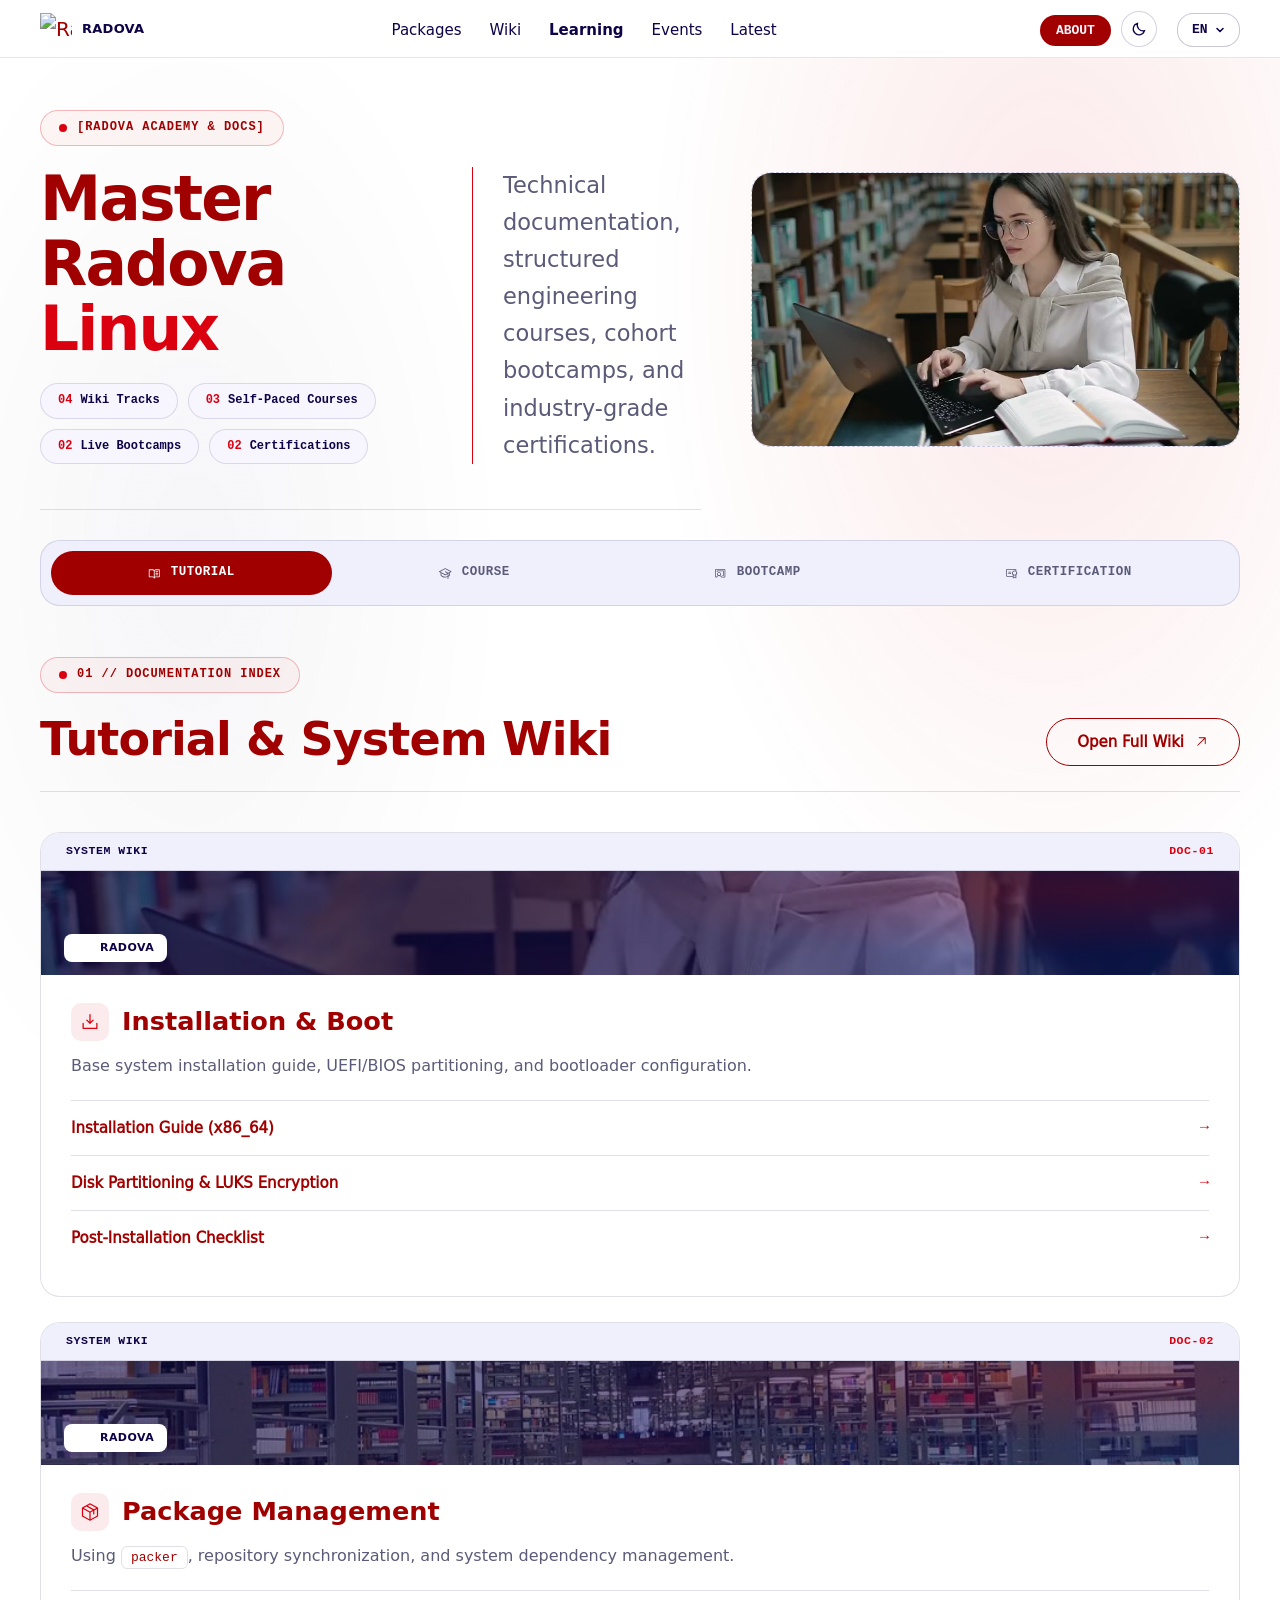
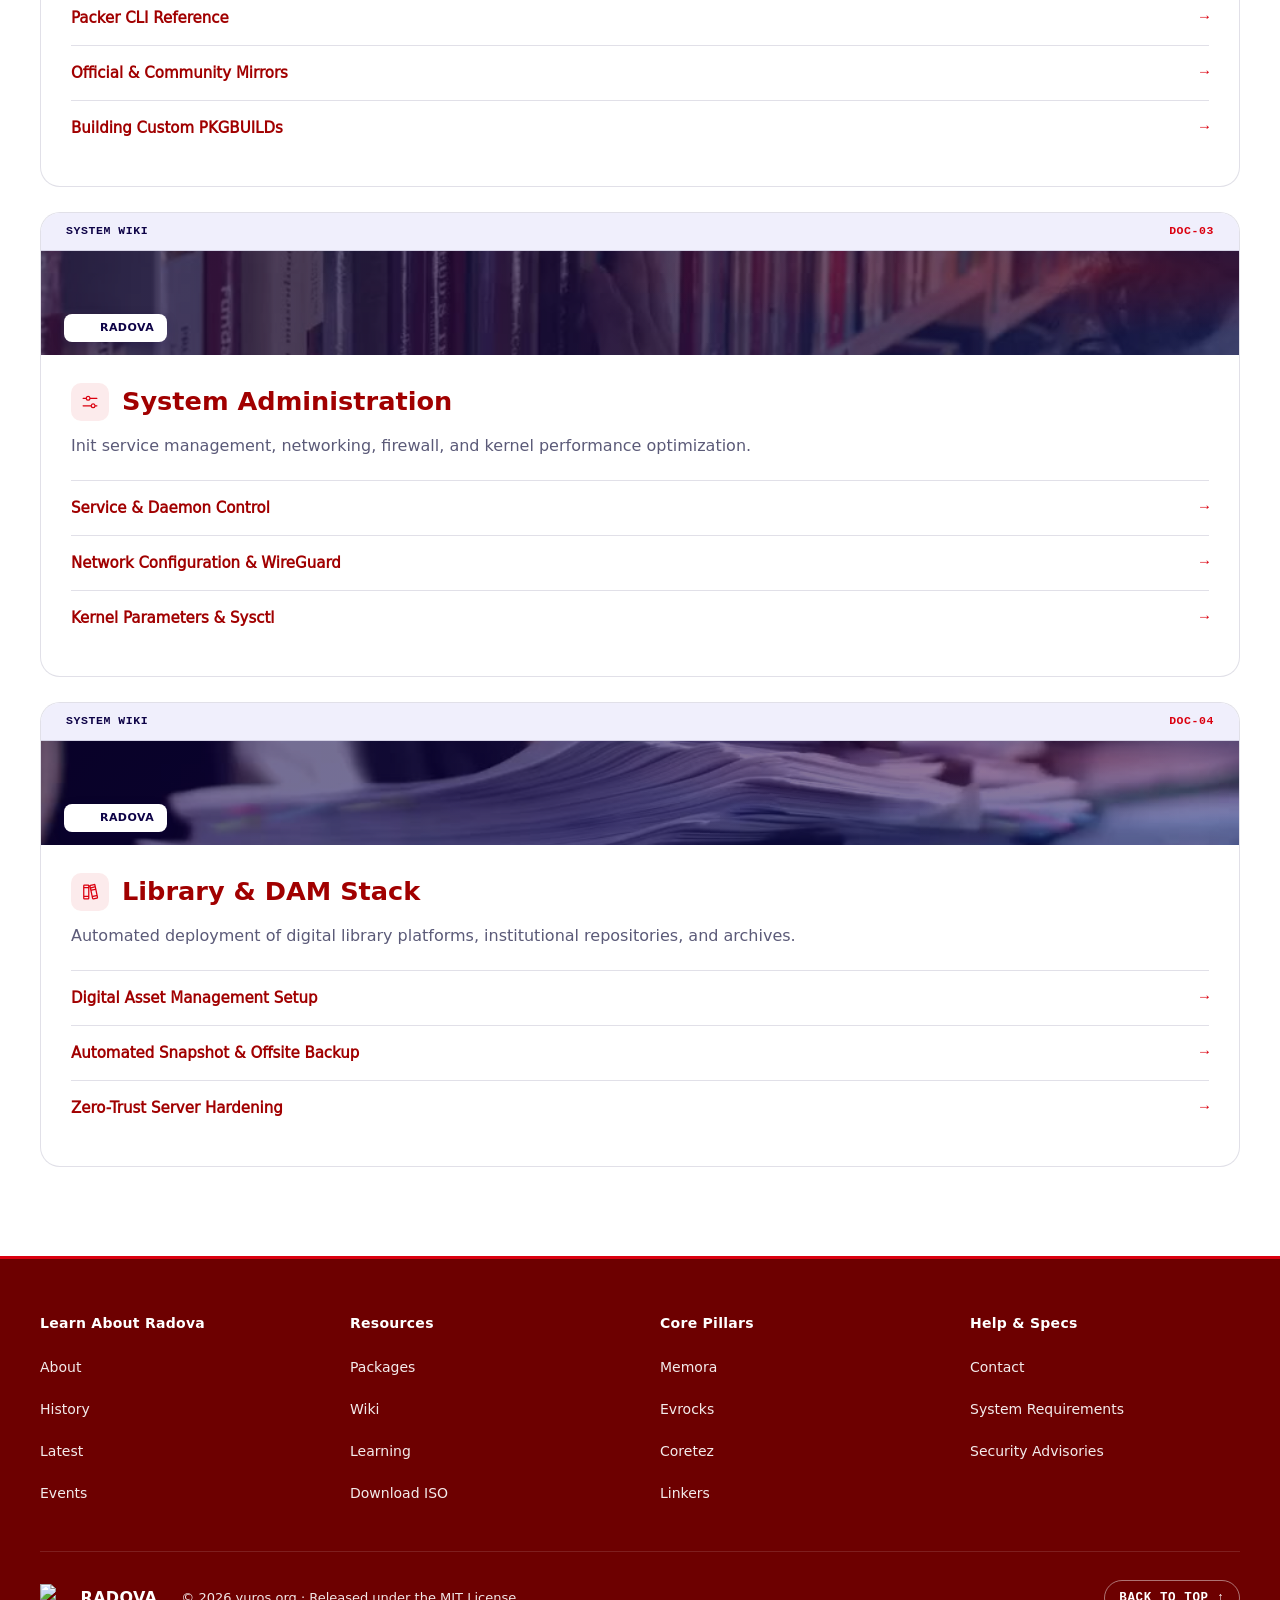
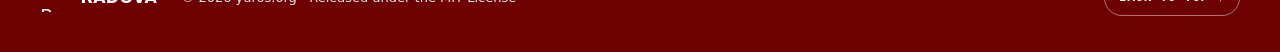
==== commit 0023c137: "update" ====
--- a/index.html
+++ b/index.html
@@ -10,7 +10,7 @@
     <link rel="icon" type="image/png" href="assets/logo.png">
     <link rel="stylesheet" href="assets/css/pico.min.css" media="print" onload="this.media='all'">
 <noscript><link rel="stylesheet" href="assets/css/pico.min.css"></noscript>
-<style>/*radova-pico-shield*/body>main{padding-block:0}section{margin-bottom:0}article{margin-bottom:0;padding:0;border-radius:0;background:transparent;box-shadow:none}button{background:none;border:0;padding:0;margin:0;color:inherit;font:inherit;box-shadow:none}:where(a:not([role=button])){text-decoration:none}:root{color-scheme:light;--font-heading:"Lato","Lato Fallback",system-ui,-apple-system,sans-serif;--font-body:"Roboto Variable","Roboto Fallback",system-ui,-apple-system,sans-serif;--font-mono:ui-monospace,SFMono-Regular,Menlo,Consolas,monospace;--red-900:#A10000;--red-700:#BB080B;--red-600:#DB000F;--red-500:#FF0000;--blue:#0035c6;--lavender:#F7F6FF;--white:#FFFFFF;--muted:#5b5a78;--line:rgba(14,3,71,0.10);--navy-gradient:linear-gradient(135deg,#0E0347 0%,#0E0347 55%,#0B2E8D 130%);--pad-x:1rem;--pad-y:clamp(5rem,9vw,7.5rem);--ic-arrow-red:url("data:image/svg+xml,%3Csvg%20fill%3D%22%23DB000F%22%20xmlns%3D%22http%3A%2F%2Fwww.w3.org%2F2000%2Fsvg%22%20viewBox%3D%220%200%20256%20256%22%20fill%3D%22currentColor%22%3E%3Cpath%20d%3D%22M200%2C64V168a8%2C8%2C0%2C0%2C1-16%2C0V83.31L69.66%2C197.66a8%2C8%2C0%2C0%2C1-11.32-11.32L172.69%2C72H88a8%2C8%2C0%2C0%2C1%2C0-16H192A8%2C8%2C0%2C0%2C1%2C200%2C64Z%22%2F%3E%3C%2Fsvg%3E")}*,*::before,*::after{box-sizing:border-box}button,input,select,textarea{font:inherit;color:inherit}img,svg{vertical-align:middle}img{max-width:100%;height:auto}.ph{width:1em;height:1em;flex-shrink:0}html{max-width:100%;overflow-x:clip;background-color:var(--white);color-scheme:light;scroll-behavior:smooth}body{max-width:100%;overflow-x:clip;margin:0;padding:0;background-color:var(--white);color:var(--red-900);font-family:var(--font-body);font-size:16px;line-height:1.6;-webkit-font-smoothing:antialiased}body > main,main{margin:0;padding:0;counter-reset:section-counter}ul,ol,dl,li,dt,dd,figure,pre,blockquote{margin:0;padding:0;list-style:none}li::marker{content:none}p,h1,h2,h3,h4,dt,dd,td,th,code,a,span,div,article{min-width:0;overflow-wrap:anywhere}h1,h2,h3,h4,h5,h6{font-family:var(--font-heading);color:var(--red-900);margin:0 0 1rem;text-wrap:balance}h1{font-size:clamp(2.25rem,5vw,56px);font-weight:900;line-height:1.1;letter-spacing:-0.02em}h2{font-size:clamp(2rem,4vw,48px);font-weight:900;line-height:1.15;letter-spacing:-0.015em}h3{font-size:clamp(1.25rem,2.2vw,24px);font-weight:700;line-height:1.25}h1 span,h2 span{color:var(--red-900)}p{font-family:var(--font-body);font-size:16px;line-height:1.65;color:var(--muted);margin:0 0 1rem}.lead{font-size:clamp(1.125rem,1.8vw,20px);line-height:1.6;color:var(--muted)}.eyebrow{font-family:var(--font-body);font-size:14px;font-weight:700;text-transform:uppercase;letter-spacing:0.08em;color:var(--red-900);margin:0 0 0.65rem}code{font-family:var(--font-mono)}code{background:transparent;padding:0;color:inherit;font-size:13.5px}a{color:var(--red-900);text-decoration:underline;text-underline-offset:0.2em}a:hover{color:var(--red-700)}:focus-visible{outline:2px solid var(--red-600);outline-offset:3px}.skip-link{position:absolute;top:-4rem;inset-inline-start:1rem;z-index:100;padding:0.5rem 1rem;background:var(--red-900);color:var(--white);border-radius:999px;font-weight:600;text-decoration:none}.skip-link:focus{top:0.75rem}main > section{position:relative;padding-block:var(--pad-y);scroll-margin-top:5rem}body > header.site-header,.site-header{position:sticky;top:0;z-index:100;width:100%;min-height:48px;padding-block:0.65rem;display:flex;align-items:center;justify-content:space-between;gap:1.25rem;background:rgba(255,255,255,0.82);-webkit-backdrop-filter:blur(16px) saturate(180%);backdrop-filter:blur(16px) saturate(180%);border-bottom:1px solid var(--line)}@supports not (backdrop-filter:blur(1px)){.site-header{background:var(--white)}}.brand-lockup{display:inline-flex;align-items:center;gap:0.625rem;text-decoration:none}.brand-name{font-family:var(--font-heading);font-weight:900;font-size:0.8rem;letter-spacing:0.02em;text-transform:uppercase;color:#0E0347}.brand-lockup-light .brand-name{color:var(--white)}.nav-list{display:flex;align-items:center;gap:1.75rem;flex-wrap:wrap}.nav-list a{font-family:var(--font-body);font-size:15px;font-weight:500;color:#0E0347;text-decoration:none}.nav-list a:hover{color:var(--red-600)}.navbar{margin-inline-start:auto}.nav-links{list-style:none;margin:0;padding:0;display:flex}.nav-links li{list-style:none;margin:0;padding:0}.dropdown{position:relative;display:inline-block}nav.navbar li :where(a,[role="link"]){margin:0}.dropdown-content{position:absolute;top:calc(100% + 18px);inset-inline-end:0;inset-inline-start:auto;transform:translateY(-6px);background:var(--white);min-width:250px;max-width:calc(100vw - 32px);border-radius:16px;box-shadow:0 16px 15px rgba(0,0,0,0.08);z-index:999;opacity:0;visibility:hidden;transition:opacity 0.25s ease,transform 0.25s ease;border:1px solid rgba(14,3,71,0.14);overflow:hidden}.dropdown-content.active,.btn-navy.active ~ .dropdown-content,.dropdown:hover .dropdown-content,.dropdown:focus-within .dropdown-content{opacity:1;visibility:visible;transform:translateY(0)}.dropdown-content a,.dropdown-content button.d-content-back{display:flex;justify-content:space-between;align-items:center;gap:1rem;width:100%;margin:0;padding:1.2rem 1.5rem;background:transparent;color:#0E0347;font-family:var(--font-heading);font-weight:700;font-size:13px;text-transform:uppercase;letter-spacing:1px;text-decoration:none;text-align:start;border:none;border-bottom:1px solid #F0F0F0;border-radius:0;cursor:pointer;transition:transform 0.2s ease,opacity 0.2s ease;white-space:nowrap}.dropdown-content :last-child{border-bottom:none}.dropdown-content a:hover,.dropdown-content a:focus,.dropdown-content button.d-content-back:hover,.dropdown-content button.d-content-back:focus{background-color:#db000f;color:var(--white);border-color:#DB000F}.dropdown-content button.d-content-back{color:var(--red-900)}.dropdown-content button.d-content-back:hover,.dropdown-content button.d-content-back:focus{border-radius:0 0 16px 16px}.d-content-h:hover{border-radius:16px 16px 0 0}.d-content-r:hover{border-radius:0}.d-content-c:hover{border-radius:0 0 16px 16px}.menu-arrow{position:absolute;top:100%;inset-inline-end:20px;inset-inline-start:auto;transform:none;width:0;height:0;border-inline-start:10px solid transparent;border-inline-end:10px solid transparent;border-bottom:10px solid rgba(14,3,71,0.14);z-index:1000;display:none;margin-top:8px}.btn-navy.active + .menu-arrow,.dropdown:hover .menu-arrow,.dropdown:focus-within .menu-arrow{display:block}a.btn,button.btn{text-decoration:none;cursor:pointer;user-select:none}.btn{display:inline-flex;align-items:center;justify-content:center;height:48px;padding-inline:1.5rem;border-radius:9999px;font-family:var(--font-body);font-size:16px;font-weight:500;line-height:1;white-space:nowrap;border:1.5px solid transparent;transition:transform 200ms cubic-bezier(.2,.7,.2,1)}.btn:active{transform:scale(0.98)}.btn-lg{height:52px;padding-inline:1.5rem;font-size:16px;font-weight:600}.btn-navy{background-color:var(--red-900);border:none;color:#f7f6ff;font-family:var(--font-mono);font-weight:700;font-size:13px;text-transform:uppercase;padding:0.5rem 1rem;cursor:pointer;border-radius:16px;transition:transform 0.2s ease,opacity 0.2s ease;display:inline-block;text-decoration:none;line-height:normal}.btn-navy:hover{background-color:rgba(14,3,71,0.05);color:var(--red-900)}.btn-navy.active{background-color:var(--red-900);color:var(--white)}.btn-primary{background-color:var(--red-600);border-color:var(--red-600);color:var(--white);box-shadow:0 4px 16px rgba(219,0,15,0.24)}.btn-primary:hover{background-color:var(--red-700);border-color:var(--red-700);color:var(--white)}.btn-primary:active{background-color:var(--red-900);border-color:var(--red-900)}.btn-arrow{padding-inline:1.5rem 0.625rem;gap:0.75rem}.btn-arrow::after{content:"";display:inline-block;width:32px;height:32px;border-radius:50%;flex-shrink:0;transition:transform 200ms cubic-bezier(.2,.7,.2,1)}.btn-arrow::after{background:var(--white) var(--ic-arrow-red) center / 18px 18px no-repeat}.btn-arrow:hover::after{transform:translateX(10px)}.hero{background:radial-gradient(45% 50% at 82% 18%,rgba(219,0,15,0.10),transparent 70%),radial-gradient(35% 40% at 15% 30%,rgba(14,3,71,0.04),transparent 70%),#FFFFFF;padding-top:clamp(1rem,2vw,1.75rem);padding-bottom:clamp(3.5rem,7vw,5.5rem);border-bottom:1px solid var(--line)}.hero-chip{display:inline-flex;align-items:center;gap:0.5rem;padding:0.35rem 0.9rem;border-radius:999px;border:1px solid rgba(219,0,15,0.25);background:rgba(219,0,15,0.04);color:var(--red-900);font-size:13px;font-weight:700;margin:0}.hero-chip::before{content:"";width:8px;height:8px;border-radius:50%;background:var(--red-600)}.hero-lead{font-size:1.125rem;line-height:1.7;color:var(--muted);margin-bottom:2rem}.hero-actions{display:flex;align-items:center;gap:1rem;flex-wrap:wrap;margin:0}.header-menu{display:flex;align-items:center;justify-content:space-between;flex:1;gap:1.5rem;margin-inline-start:1.5rem}.nav-toggle{display:none;flex-direction:column;justify-content:center;align-items:center;gap:5px;width:38px;height:38px;padding:0;margin:0;margin-inline-start:auto;background:transparent;border:1px solid var(--line);border-radius:10px;cursor:pointer}.nav-toggle:hover{background-color:rgba(14,3,71,0.05);border-color:var(--red-900)}.nav-toggle span{display:block;width:18px;height:2px;background-color:var(--red-900);border-radius:2px;transition:transform 0.25s ease,opacity 0.2s ease}.nav-toggle[aria-expanded="true"] span:nth-child(1){transform:translateY(7px) rotate(45deg)}.nav-toggle[aria-expanded="true"] span:nth-child(2){opacity:0}.nav-toggle[aria-expanded="true"] span:nth-child(3){transform:translateY(-7px) rotate(-45deg)}@media (max-width:767px){.site-header{position:sticky;top:0;z-index:1000;flex-wrap:nowrap;padding-block:0.65rem;background:var(--white);-webkit-backdrop-filter:none;backdrop-filter:none}.nav-toggle{display:inline-flex;position:relative;z-index:1002}.header-menu{display:none;position:fixed;inset:0;top:58px;z-index:999;flex-direction:column;align-items:stretch;justify-content:flex-start;width:100%;height:calc(100dvh - 58px);margin-inline-start:0;padding:0.75rem var(--pad-x) 2rem;background:var(--white);border-top:1px solid var(--line);overflow-y:auto;gap:0.125rem}.header-menu.is-open{display:flex}.header-menu nav,.header-menu ul,.header-menu li{display:block;width:100%;margin:0;padding:0}.nav-list,.dropdown-content{display:flex !important;flex-direction:column;align-items:stretch;gap:0.125rem}.navbar{margin:0;padding:0;border-top:none}.navbar .btn-navy,.dropdown-content button.d-content-back,.menu-arrow,.dropdown:hover .menu-arrow,.dropdown:focus-within .menu-arrow{display:none}.dropdown-content{position:static;opacity:1;visibility:visible;transform:none;min-width:100%;max-width:100%;border:none;border-radius:0;box-shadow:none;background:transparent}.nav-list a,.dropdown-content a{display:flex;align-items:center;justify-content:flex-start;width:100%;margin:0;padding:0.55rem 0.75rem;color:var(--red-900);font-family:var(--font-body);font-size:15.5px;font-weight:700;line-height:1.3;text-transform:none;letter-spacing:0;border:none;border-radius:10px;box-sizing:border-box}.nav-list a:hover,.nav-list a:focus,.dropdown-content a:hover,.dropdown-content a:focus{background-color:rgba(219,0,15,0.08);color:var(--red-600);border-radius:10px}}@media (min-width:768px){.header-menu{display:flex;align-items:center;flex:1;gap:2.9rem}.header-menu > nav:first-child{margin-inline:auto}.header-menu .navbar{margin-inline-start:0}}button.btn-lang{margin:0;width:auto;flex-shrink:0;display:inline-flex;align-items:center;justify-content:center;background-color:var(--white);border:1.5px solid rgba(14,3,71,0.22);color:#0E0347;font-family:var(--font-mono);font-weight:700;font-size:13px;text-transform:uppercase;padding:0.5rem 0.9rem;border-radius:16px;cursor:pointer;line-height:normal}button.btn-lang:hover{border-color:var(--red-900);color:var(--red-900);background-color:var(--surface-subtle)}@media (max-width:767px){button.btn-lang{margin-inline-start:auto;padding:0.45rem 0.75rem;position:relative;z-index:1002}.nav-toggle{margin-inline-start:0}}button.btn-theme{display:inline-flex;align-items:center;justify-content:center;width:36px;height:36px;min-height:36px;margin:0;margin-inline-start:auto;padding:0;border-radius:999px;border:1.5px solid rgba(14,3,71,0.18);background:#ffffff;color:#0E0347;cursor:pointer;flex-shrink:0;transition:transform 140ms ease}button.btn-theme + button.btn-lang{margin-inline-start:0}@media (min-width:768px){button.btn-theme{margin-inline-start:0}}button.btn-theme:hover{border-color:#DB000F;color:#DB000F;background:#F7F6FF}button.btn-theme:active{transform:scale(0.96)}:root[data-theme="dark"] .btn-theme .ic-moon,:root:not([data-theme="dark"]) .btn-theme .ic-sun{display:none}:root[data-theme="dark"]{color-scheme:dark;--muted:#C4C0D4;--line:rgba(196,192,212,0.18)}:root[data-theme="dark"],:root[data-theme="dark"] body{background-color:#0B0711;color:#FFFFFF}:root[data-theme="dark"] h1,:root[data-theme="dark"] h2,:root[data-theme="dark"] h3,:root[data-theme="dark"] h4,:root[data-theme="dark"] h5,:root[data-theme="dark"] h6{color:#FFFFFF}:root[data-theme="dark"] .eyebrow{color:#DB000F}:root[data-theme="dark"] .site-header{background:rgba(11,7,17,0.88);border-bottom-color:rgba(196,192,212,0.16)}:root[data-theme="dark"] .brand-name,:root[data-theme="dark"] .nav-list a{color:#FFFFFF}:root[data-theme="dark"] .nav-toggle span{background-color:#FFFFFF}:root[data-theme="dark"] .nav-list a:hover{color:#DB000F}:root[data-theme="dark"] .dropdown-content{background-color:#150B52;border-color:rgba(196,192,212,0.22);box-shadow:0 16px 36px rgba(0,0,0,0.45)}:root[data-theme="dark"] .dropdown-content a,:root[data-theme="dark"] .dropdown-content button.d-content-back{color:#FFFFFF}:root[data-theme="dark"] .dropdown-content a:hover,:root[data-theme="dark"] .dropdown-content button.d-content-back:hover{background-color:#0E0347;color:#FFFFFF}:root[data-theme="dark"] .btn-navy{background-color:#150B52;border-color:rgba(196,192,212,0.28);color:#FFFFFF}:root[data-theme="dark"] .btn-navy:hover{background-color:#DB000F;border-color:#DB000F;color:#FFFFFF}:root[data-theme="dark"] button.btn-theme,:root[data-theme="dark"] button.btn-lang{background-color:#150B52;border-color:rgba(196,192,212,0.28);color:#F7F6FF}:root[data-theme="dark"] button.btn-theme:hover,:root[data-theme="dark"] button.btn-lang:hover{border-color:#DB000F;color:#FFFFFF;background-color:#0E0347}:root[data-theme="dark"] .hero{background:radial-gradient(46% 52% at 82% 18%,rgba(219,0,15,0.16),transparent 72%),radial-gradient(38% 46% at 15% 32%,rgba(21,11,82,0.45),transparent 72%),#0B0711}:root[data-theme="dark"] .hero-chip{background-color:rgba(219,0,15,0.14);border-color:rgba(219,0,15,0.45);color:#FFFFFF}:root[data-theme="dark"] .hero-lead,:root[data-theme="dark"] .lead{color:#C4C0D4}@media (max-width:767px){:root[data-theme="dark"] .header-menu{background-color:#0B0711}}:root,[data-theme="light"]{--lr-bg:#FFFFFF;--lr-surface:#FFFFFF;--lr-surface-alt:#F7F6FF;--lr-dock:#F0EFFC;--lr-ink:#A10000;--lr-navy:#0E0347;--lr-muted:#5b5a78;--lr-line:rgba(14,3,71,0.12);--lr-border-strong:#A10000;--lr-primary:#DB000F;--lr-primary-hover:#BB080B;--lr-primary-active:#A10000;--lr-accent-red:#DB000F;--lr-blue:#0035c6;--lr-sec-solid-bg:#A10000;--lr-sec-solid-ink:#FFFFFF;--lr-sec-solid-hover:#0035c6;--lr-outline-bg:transparent;--lr-outline-ink:#A10000;--lr-outline-border:#A10000;--lr-outline-hover-bg:rgba(219,0,15,0.08);--lr-outline-hover-ink:#A10000;--lr-badge-soft-bg:rgba(219,0,15,0.08);--lr-badge-soft-ink:#A10000;--radova-heading-font:var(--font-heading,"Lato",system-ui,-apple-system,sans-serif);--radova-body-font:var(--font-body,"Roboto Variable",system-ui,-apple-system,sans-serif);--radova-mono-font:var(--font-mono,ui-monospace,SFMono-Regular,Menlo,Consolas,monospace);--learns-pad-x:var(--pad-x,max(1rem,calc((100% - 72rem) / 2)))}[data-theme="dark"]{--lr-bg:#0B0711;--lr-surface:#150B52;--lr-surface-alt:#0E0347;--lr-dock:#0E0347;--lr-ink:#FFFFFF;--lr-navy:#FFFFFF;--lr-muted:#C4C0D4;--lr-line:rgba(196,192,212,0.18);--lr-border-strong:rgba(196,192,212,0.25);--lr-primary:#DB000F;--lr-primary-hover:#BB080B;--lr-primary-active:#A10000;--lr-accent-red:#DB000F;--lr-blue:#0035C6;--lr-sec-solid-bg:#FFFFFF;--lr-sec-solid-ink:#0E0347;--lr-sec-solid-hover:#F7F6FF;--lr-outline-bg:transparent;--lr-outline-ink:#FFFFFF;--lr-outline-border:rgba(255,255,255,0.45);--lr-outline-hover-bg:rgba(219,0,15,0.16);--lr-outline-hover-ink:#FFFFFF;--lr-badge-soft-bg:rgba(219,0,15,0.16);--lr-badge-soft-ink:#FFFFFF}body{background-color:var(--lr-bg)}.learns-container{width:100%;margin-inline:auto;padding-block:clamp(2rem,4vw,3.5rem) clamp(4rem,7vw,6rem);padding-inline:var(--learns-pad-x);color:var(--lr-ink);background:radial-gradient(45% 35% at 82% 8%,rgba(219,0,15,0.09),transparent 70%),radial-gradient(35% 30% at 15% 18%,rgba(14,3,71,0.04),transparent 70%),var(--lr-bg)}[data-theme="dark"] .learns-container{background:radial-gradient(50% 35% at 28% 10%,rgba(219,0,15,0.15),transparent 65%),radial-gradient(40% 35% at 82% 18%,rgba(21,11,82,0.35),transparent 70%),#0B0711}.editorial-header{display:grid;gap:1.5rem;padding-bottom:2.25rem;margin-bottom:2.25rem;border-bottom:1px solid var(--lr-line)}.eyebrow{display:inline-flex;align-items:center;gap:0.5rem;width:fit-content;padding:0.35rem 0.9rem;margin:0 0 1rem;border-radius:999px;border:1px solid rgba(219,0,15,0.25);background:rgba(219,0,15,0.04);font-family:var(--radova-mono-font);font-size:12px;font-weight:700;text-transform:uppercase;letter-spacing:0.08em;color:var(--lr-ink)}.eyebrow::before{content:"";width:8px;height:8px;border-radius:50%;background:var(--lr-accent-red)}[data-theme="dark"] .eyebrow{background:rgba(219,0,15,0.14);border-color:rgba(219,0,15,0.35);color:#F7F6FF}.editorial-header h1{margin:0;font-family:var(--radova-heading-font);font-size:clamp(2.25rem,4.8vw,3.5rem);font-weight:900;line-height:1.06;letter-spacing:-0.03em;color:var(--lr-ink);text-transform:capitalize}.editorial-header h1 span{color:var(--lr-accent-red)}.editorial-header > p{margin:0;font-family:var(--radova-body-font);font-size:1.125rem;line-height:1.65;color:var(--lr-muted)}@media (min-width:768px){.editorial-header{grid-template-columns:1.25fr 0.75fr;align-items:end;gap:2.5rem}.editorial-header > p{border-inline-start:1px solid var(--lr-accent-red);padding-inline-start:1.5rem}}nav.tab-grid{display:block;margin-bottom:2.5rem}nav.tab-grid ul{display:flex;flex-wrap:wrap;gap:0.5rem;margin:0;padding:0.5rem;list-style:none;border-radius:20px}.tab-grid li{flex:1 1 auto;margin:0;padding:0;list-style:none}.tab-grid .tab-btn{display:flex;align-items:center;justify-content:center;gap:0.5rem;width:100%;min-height:44px;margin:0;padding:0.6rem 1.15rem;border:1px solid transparent;border-radius:999px;box-shadow:none;font-family:var(--radova-mono-font);font-size:12.5px;font-weight:700;letter-spacing:0.04em;text-transform:uppercase;white-space:nowrap;line-height:1.2;text-align:center;color:var(--lr-muted);background:transparent;cursor:pointer}.tab-grid .tab-btn:hover,.tab-grid .tab-btn:focus-visible{color:var(--lr-ink);background:rgba(14,3,71,0.06)}[data-theme="dark"] .tab-grid .tab-btn:hover,[data-theme="dark"] .tab-grid .tab-btn:focus-visible{color:#FFFFFF;background:#150B52}.tab-grid .tab-btn[aria-selected="true"]{color:#FFFFFF;background:var(--lr-sec-solid-bg)}[data-theme="dark"] .tab-grid .tab-btn[aria-selected="true"]{color:#FFFFFF;background:#DB000F}.tab-grid .tab-btn[aria-selected="true"] .ph{color:#FFFFFF}@media (max-width:540px){nav.tab-grid ul{flex-direction:column;border-radius:18px}.tab-grid .tab-btn{width:100%}}.learn-section{margin-top:0}.tab-panel[hidden]{display:none !important}.tab-panel.is-active{animation:tabPanelFade 200ms cubic-bezier(.2,.7,.2,1)}.section-banner{display:flex;flex-wrap:wrap;align-items:flex-end;justify-content:space-between;gap:1rem;padding-bottom:1.25rem;margin-bottom:2rem;border-bottom:1px solid var(--lr-line)}.section-banner h2{margin:0;font-family:var(--radova-heading-font);font-size:clamp(1.85rem,3.6vw,2.75rem);font-weight:900;line-height:1.15;letter-spacing:-0.02em;color:var(--lr-ink);text-transform:capitalize}.section-note{margin:0;font-family:var(--radova-mono-font);font-size:13px;font-weight:600;letter-spacing:0.04em;color:var(--lr-muted)}.button{display:inline-flex;align-items:center;justify-content:center;gap:0.5rem;min-height:46px;padding:0.65rem 1.5rem;border:1.5px solid var(--lr-primary);border-radius:9999px;font-family:var(--radova-body-font);font-size:15px;font-weight:600;line-height:1.2;text-decoration:none;color:#FFFFFF;background:var(--lr-primary);box-shadow:0 4px 16px rgba(219,0,15,0.22);cursor:pointer;transition:transform 200ms cubic-bezier(.2,.7,.2,1)}.button:hover,.button:focus-visible{color:#FFFFFF;background:var(--lr-primary-hover);border-color:var(--lr-primary-hover)}.button:active{transform:scale(0.98);background:var(--lr-primary-active);border-color:var(--lr-primary-active)}.button--outline-navy{color:var(--lr-outline-ink);background:var(--lr-outline-bg);border-color:var(--lr-outline-border);box-shadow:none}.button--outline-navy:hover,.button--outline-navy:focus-visible{color:var(--lr-outline-hover-ink);background:var(--lr-outline-hover-bg);border-color:var(--lr-outline-hover-bg)}.badge{display:inline-flex;align-items:center;gap:0.35rem;flex-shrink:0;white-space:nowrap;overflow-wrap:normal;word-break:normal;padding:0.28rem 0.8rem;border-radius:999px;font-family:var(--radova-mono-font);font-size:12px;font-weight:700;letter-spacing:0.04em;text-transform:uppercase;line-height:1.3;color:#FFFFFF;background:#0E0347}.course-card__top .meta{display:inline-flex;align-items:center;gap:0.35rem;white-space:nowrap}@media (max-width:480px){.badge{font-size:11px;padding:0.25rem 0.7rem}.course-card__top .meta{font-size:12px}}.wiki-board{display:grid;grid-template-columns:1fr;gap:1.25rem}@media (min-width:768px){.wiki-board{grid-template-columns:repeat(2,1fr)}}.wiki-cell{padding:1.75rem;border:1px solid var(--lr-line);border-radius:20px;transition:transform 200ms ease}@media (hover:hover){.wiki-cell:hover{border-color:var(--lr-accent-red);box-shadow:0 10px 30px rgba(14,3,71,0.08);transform:translateY(-2px)}}.wiki-cell h3{display:flex;align-items:center;gap:0.65rem;font-family:var(--radova-heading-font);font-size:clamp(1.25rem,2vw,1.5rem);font-weight:900;line-height:1.25;margin-top:0;margin-bottom:0.6rem;color:var(--lr-ink)}.wiki-cell h3 .ph{width:38px;height:38px;padding:9px;border-radius:10px;background:rgba(219,0,15,0.08);color:var(--lr-accent-red);flex-shrink:0}.wiki-cell > p{font-size:1rem;line-height:1.6;color:var(--lr-muted);margin-top:0;margin-bottom:1.25rem}.wiki-cell code,.course-card code,.post-row code{font-family:var(--radova-mono-font);color:var(--lr-ink);border:1px solid var(--lr-line);padding:0.15rem 0.45rem;border-radius:6px;font-size:13px}.wiki-links{margin:0;padding:0;border-top:1px solid var(--lr-line)}.wiki-links li{margin:0;padding:0;list-style:none;border-bottom:1px solid var(--lr-line)}.wiki-links li:last-child{border-bottom:0}.wiki-links a{display:flex;align-items:center;justify-content:space-between;padding:0.75rem 0;font-size:15px;font-weight:600;text-decoration:none;color:var(--lr-ink)}.wiki-links a::after{content:"\2192";font-family:var(--radova-mono-font);color:var(--lr-accent-red)}.wiki-links a:hover,.wiki-links a:focus-visible{color:var(--lr-accent-red);padding-inline-start:0.35rem}.course-grid{display:grid;grid-template-columns:1fr;gap:1.25rem}@media (min-width:1024px){.course-grid{grid-template-columns:repeat(3,1fr)}}.course-card{display:flex;flex-direction:column;margin:0;padding:1.75rem;border:1px solid var(--lr-line);border-radius:20px;transition:transform 200ms ease}@media (hover:hover){.course-card:hover{border-color:var(--lr-accent-red);box-shadow:0 10px 30px rgba(14,3,71,0.08);transform:translateY(-2px)}}.course-card__top{display:flex;flex-wrap:wrap;align-items:center;justify-content:space-between;gap:0.5rem 0.75rem;margin-bottom:1.15rem}.course-card h3{font-family:var(--radova-heading-font);font-size:1.35rem;font-weight:900;line-height:1.25;margin-top:0;margin-bottom:0.65rem;color:var(--lr-ink)}.course-card > p{font-size:15.5px;line-height:1.6;color:var(--lr-muted);margin-top:0;margin-bottom:1.25rem}.course-card .meta-dl{margin-top:auto;margin-bottom:1.35rem;border-top:1px solid var(--lr-line)}.course-card__footer .button{width:100%}.post-grid{display:grid;gap:1.25rem;margin:0;padding:0;list-style:none}.post-grid > li{margin:0;padding:0}.post-row{display:grid;overflow:hidden;border:1px solid var(--lr-line);border-radius:20px;transition:transform 200ms ease}@media (hover:hover){.post-row:hover{border-color:var(--lr-accent-red);box-shadow:0 10px 30px rgba(14,3,71,0.08);transform:translateY(-2px)}}@media (min-width:768px){.post-row{grid-template-columns:1.25fr 0.75fr}}.post-row__main{padding:1.85rem}.post-row__main h3{margin-top:0;margin-bottom:0.65rem;font-family:var(--radova-heading-font);font-size:clamp(1.35rem,2.2vw,1.85rem);font-weight:900;line-height:1.2;letter-spacing:-0.015em;color:var(--lr-ink)}.post-row__main > p{font-size:1rem;line-height:1.65;color:var(--lr-muted);margin-top:0;margin-bottom:1rem}.post-row__kicker{display:flex;flex-wrap:wrap;gap:0.5rem;margin-top:0;margin-bottom:0.85rem}.post-row__panel{display:flex;flex-direction:column;justify-content:space-between;padding:1.85rem;border-radius:15px;background:var(--lr-dock);border-top:1px solid var(--lr-line)}@media (min-width:768px){.post-row__panel{border-top:0;border-inline-start:1px solid var(--lr-line)}}.post-row__panel .button{margin-top:1.35rem;width:100%}.meta{display:flex;flex-wrap:wrap;align-items:center;gap:0.5rem 1rem;font-family:var(--radova-mono-font);font-size:12.5px;color:var(--lr-muted)}.meta-dl{display:grid;grid-template-columns:max-content 1fr;gap:0 1.25rem;margin:0;font-family:var(--radova-mono-font)}.meta-dl dt,.meta-dl dd{margin:0;padding:0.6rem 0;border-top:1px solid var(--lr-line);font-size:13px}.meta-dl dt:first-of-type,.meta-dl dd:first-of-type{border-top:0}.meta-dl dt{color:var(--lr-muted);text-transform:uppercase;font-size:11.5px;letter-spacing:0.05em}.meta-dl dd{font-weight:700;color:var(--lr-ink);text-align:end}.meta-dl__lead{font-size:1.15rem;color:var(--lr-ink)}.cert-domains{margin-top:1.25rem;padding:1.25rem 1.5rem;border-inline-start:4px solid var(--lr-accent-red);border-radius:0 14px 14px 0;background:var(--lr-surface-alt)}.cert-domains h4{font-family:var(--radova-mono-font);font-size:12px;font-weight:700;margin-top:0;margin-bottom:0.75rem;text-transform:uppercase;letter-spacing:0.08em;color:var(--lr-ink)}.cert-domains ul{margin:0;padding:0;display:grid;gap:0.45rem}.cert-domains li{margin:0;padding:0;list-style:none;font-size:14.5px;color:var(--lr-muted)}.cert-domains li strong{color:var(--lr-ink)}.registration-box{display:grid;grid-template-columns:1fr;gap:1.75rem;margin-top:1.75rem;padding:clamp(1.5rem,3vw,2.25rem);border:1px solid var(--lr-line);border-top:3px solid var(--lr-accent-red);border-radius:20px;box-shadow:0 16px 40px rgba(14,3,71,0.06);scroll-margin-top:5.5rem}@media (min-width:768px){.registration-box{grid-template-columns:1fr 1.2fr}}.registration-box__info h3{font-family:var(--radova-heading-font);font-size:1.5rem;font-weight:900;margin-top:0;margin-bottom:0.75rem;color:var(--lr-ink)}.registration-box__info p:last-child{margin-bottom:0;font-size:15.5px;line-height:1.65;color:var(--lr-muted)}.registration-form{display:grid;gap:1rem;margin:0}.registration-form label{display:flex;flex-direction:column;gap:0.4rem;margin:0;font-family:var(--radova-mono-font);font-size:12px;font-weight:700;letter-spacing:0.06em;text-transform:uppercase;color:var(--lr-ink)}.registration-form input,.registration-form select{width:100%;height:46px;margin:0;padding-inline:1rem;border:1px solid var(--lr-line);border-radius:14px;font-family:var(--radova-body-font);font-size:15px;background-color:var(--lr-surface-alt);color:var(--lr-ink)}[data-theme="dark"] .registration-form input,[data-theme="dark"] .registration-form select{color-scheme:dark}.registration-form input::placeholder{color:var(--lr-muted);opacity:0.7}.registration-form input:focus,.registration-form select:focus{outline:none;border-color:var(--lr-accent-red);box-shadow:0 0 0 3px rgba(219,0,15,0.16);background-color:var(--lr-surface)}.registration-form .button{margin-top:0.4rem;width:100%}:root[data-theme="dark"] .site-header .btn-navy{background-color:#150B52;color:#FFFFFF;border:1px solid rgba(196,192,212,0.25)}:root[data-theme="dark"] .site-header .btn-navy:hover,:root[data-theme="dark"] .site-header .btn-navy.active{background-color:#0E0347;color:#FFFFFF;border-color:#DB000F}@media (max-width:767px){:root[data-theme="dark"] .header-menu .dropdown-content{background-color:transparent;border:none;box-shadow:none}:root[data-theme="dark"] .header-menu .dropdown-content a,:root[data-theme="dark"] .header-menu .nav-list a{background-color:transparent;color:#FFFFFF}:root[data-theme="dark"] .header-menu .dropdown-content a:hover,:root[data-theme="dark"] .header-menu .nav-list a:hover{background-color:rgba(219,0,15,0.14);color:#DB000F}}:root{--red-900:#A10000;--red-700:#BB080B;--red-600:#DB000F;--red-500:#FF0000;--navy-950:#0B0711;--navy-900:#0E0347;--navy-800:#150B52;--blue:#0035C6;--lavender:#F7F6FF;--white:#FFFFFF;--surface-page:#FFFFFF;--surface-card:#FFFFFF;--surface-subtle:#F7F6FF;--surface-dock:#F0EFFC;--surface-header:rgba(255,255,255,0.82);--text-primary:#0E0347;--text-heading:#A10000;--text-muted:#5B5A78;--text-accent:#DB000F;--border-line:rgba(14,3,71,0.10);--border-card:rgba(14,3,71,0.12);--font-heading:"Lato",system-ui,-apple-system,sans-serif;--font-mono:ui-monospace,SFMono-Regular,Menlo,Consolas,monospace;--container-max:100%}:root[data-theme="dark"]{--surface-page:#0B0711;--surface-card:#150B52;--surface-subtle:#150B52;--surface-dock:#0E0347;--surface-header:rgba(11,7,17,0.88);--text-primary:#FFFFFF;--text-heading:#FFFFFF;--text-muted:#C4C0D4;--border-line:rgba(196,192,212,0.18);--border-card:rgba(196,192,212,0.16)}html{font-size:100%}@media (min-width:576px){:root{--container-max:510px}html{font-size:106.25%}}@media (min-width:768px){:root{--container-max:min(92vw,920px)}html{font-size:106.25%}}@media (min-width:1024px){:root{--container-max:950px}html{font-size:118.75%}}@media (min-width:1280px){:root{--container-max:1200px}html{font-size:125%}}@media (min-width:1536px){:root{--container-max:1450px}html{font-size:131.25%}}body{font-size:1rem;line-height:1.6}.site-header{position:sticky;top:0;z-index:100;min-height:48px;padding-block:0.65rem;gap:1.25rem;background:var(--surface-header);-webkit-backdrop-filter:blur(16px) saturate(180%);backdrop-filter:blur(16px) saturate(180%);border-bottom:1px solid var(--border-line)}:root .site-header{background:var(--surface-header);border-bottom-color:var(--border-line)}:root[data-theme="dark"] .site-header{border-bottom-color:var(--border-line)}.site-header .brand-name{font-family:var(--font-heading);font-size:0.8rem;font-weight:900;letter-spacing:0.02em;text-transform:uppercase;color:var(--text-primary)}.site-header .nav-list a{font-size:15px;font-weight:500;color:var(--text-primary)}.site-header .nav-list a[aria-current="page"]{font-weight:700}:root:not([data-theme="dark"]) .dropdown-content a{color:#0E0347}#about-menu-btn.btn-navy{border-radius:16px;font-size:13px}@media (min-width:768px){.site-header .dropdown-content{top:calc(100% + 18px);min-width:250px;border-radius:16px}}button.btn-theme{width:36px;height:36px;min-width:36px;padding:0;border-radius:999px}button.btn-lang{border-radius:16px;font-size:13px}@media (max-width:767px){.nav-toggle{width:38px;height:38px}.header-menu.is-open{top:58px;height:calc(100dvh - 58px)}}.btn-primary,.button{display:inline-flex;align-items:center;justify-content:center;height:48px;padding:0 1.5rem;border-radius:9999px}.btn-primary,.button:not([class*="--outline"]){background:var(--red-600);border-color:var(--red-600);color:#FFFFFF;box-shadow:0 4px 16px rgba(219,0,15,0.24)}.hero-chip,.chip{border-radius:999px;padding:0.35rem 0.9rem;font-size:13px;border:1px solid rgba(219,0,15,0.25);background:rgba(219,0,15,0.04)}*,*::before,*::after{transition-property:opacity,transform !important}:root{--pad-x:max(1rem,calc((100% - var(--container-max)) / 2))}.hero-split{display:grid;grid-template-columns:1fr;gap:1.5rem;align-items:center;margin-bottom:1.5rem}@media (min-width:1024px){.hero-split{grid-template-columns:1.15fr 0.85fr;gap:2.5rem}}.hero-split .editorial-header{margin-bottom:0}.hero-media{aspect-ratio:16 / 9;overflow:hidden;border-radius:20px;background:var(--lr-surface-alt,#F7F6FF);border:1px dashed rgba(14,3,71,0.18)}.hero-media img{display:block;width:100%;height:100%;object-fit:cover}:root[data-theme="dark"] .hero-media{background:var(--lr-surface-alt,#150B52);border-color:rgba(196,192,212,0.25)}.lang-menu{position:relative;flex-shrink:0}.lang-menu button.btn-lang{margin:0;gap:0.375rem}.lang-menu button.btn-lang svg{transition:transform 0.2s ease}.lang-menu button.btn-lang[aria-expanded="true"] svg{transform:rotate(180deg)}.lang-menu .lang-list{position:absolute;top:calc(100% + 0.5rem);inset-inline-end:0;z-index:1003;display:block;min-width:11rem;margin:0;padding:0.375rem;list-style:none;background:var(--surface-card);border:1px solid var(--border-card);border-radius:16px;box-shadow:0 12px 30px rgba(14,3,71,0.12)}.lang-menu .lang-list[hidden]{display:none}.lang-menu .lang-list li{margin:0;padding:0;list-style:none}.lang-menu .lang-list a{display:block;width:100%;margin:0;padding:0.55rem 0.75rem;border:0;border-radius:10px;background:none;color:var(--text-primary);text-decoration:none;font:inherit;font-size:14px;font-weight:500;line-height:1.4;text-align:start;cursor:pointer}.lang-menu .lang-list a:hover,.lang-menu .lang-list a:focus-visible{background:var(--surface-subtle)}.lang-menu .lang-list a[aria-current="true"]{color:var(--text-heading);font-weight:700}.lang-menu .lang-list a[aria-current="true"]::after{content:"\2713" / "";float:inline-end;color:var(--text-accent)}@media (max-width:767px){.lang-menu{z-index:1002}}[dir="rtl"] :is(.btn-arrow,.btn-arrow-red,.button--arrow)::after{transform:scaleX(-1)}[dir="rtl"] :is(.btn-arrow,.btn-arrow-red):hover::after{transform:translateX(-10px) scaleX(-1)}[dir="rtl"] *{letter-spacing:normal !important}[dir="rtl"] .wiki-links a::after{content:"\2190"}.site-header .brand-lockup,.site-header .nav-list a,.site-header .btn-navy,.site-header button.btn-lang{white-space:nowrap;flex-shrink:0}@media (min-width:768px){.site-header .nav-list{flex-wrap:nowrap;gap:clamp(0.85rem,1.6vw,1.75rem)}.site-header .header-menu{gap:clamp(0.85rem,1.8vw,2.25rem)}}.lr-format-pills{display:flex;flex-wrap:wrap;gap:0.5rem;margin-top:1.1rem}.lr-format-pill{display:inline-flex;align-items:center;gap:0.4rem;padding:0.35rem 0.85rem;border-radius:999px;border:1px solid var(--lr-line);background:var(--lr-surface-alt);color:var(--lr-navy);font-family:var(--radova-mono-font);font-size:12px;font-weight:700;text-decoration:none;transition:transform 200ms ease,opacity 200ms ease}.lr-format-pill strong{color:var(--lr-accent-red)}.lr-format-pill:hover{transform:translateY(-1px);color:var(--lr-accent-red)}[data-theme="dark"] .lr-format-pill{background:#150B52;color:#FFFFFF}nav.tab-grid ul{background:var(--lr-dock);border:1px solid var(--lr-line)}.wiki-cell,.course-card{padding:0;overflow:hidden;background:var(--lr-surface)}.lr-partner-pill{position:absolute;inset-inline-start:1.15rem;bottom:0.65rem;display:inline-flex;align-items:center;gap:0.4rem;padding:0.26rem 0.65rem;border-radius:8px;background:#FFFFFF;color:#0E0347;box-shadow:0 4px 12px rgba(14,3,71,0.24);font-family:var(--radova-heading-font);font-size:11px;font-weight:900;letter-spacing:0.04em;text-transform:uppercase}.lr-partner-pill img{width:15px;height:15px;object-fit:contain}.lr-partner-pill--inline{position:static;box-shadow:none;border:1px solid var(--lr-line);background:var(--lr-surface-alt);color:var(--lr-navy)}[data-theme="dark"] .lr-partner-pill--inline{background:#0E0347;color:#FFFFFF}@media (min-width:768px){.dropdown::after{content:"-";color:transparent;position:absolute;top:100%;inset-inline-end:0;width:250px;height:24px;display:none}.dropdown:hover::after,.dropdown:focus-within::after{display:block}}@media (min-width:768px){body>header.site-header,.site-header{gap:clamp(0.5rem,1.2vw,20px)}.site-header .header-menu{gap:clamp(0.75rem,2vw,46px)}.site-header .nav-list{flex-wrap:nowrap!important;gap:clamp(0.65rem,1.6vw,28px)}.site-header .brand-lockup,.site-header .nav-list a,.site-header .btn-navy,.site-header button.btn-lang{white-space:nowrap;flex-shrink:0}}main>section{width:100%;padding-inline:var(--pad-x)}.site-footer{width:100%;padding-inline:max(var(--pad-x,1rem),calc((100% - var(--container-max,1200px)) / 2));box-sizing:border-box}.site-footer nav,.site-footer .footer-col{display:block}.site-footer .footer-links,.site-footer nav ul{display:flex;flex-direction:column;align-items:flex-start;margin:0;padding:0;list-style:none}.site-footer .footer-links li,.site-footer nav li{margin:0;padding:0;list-style:none}html{scroll-padding-block-start:5.5rem}body>header.site-header,.site-header{margin:0;padding-block:10px;padding-inline:max(16px,calc((100% - var(--container-max,var(--radova-max-width,100%))) / 2));gap:20px;min-height:58px;box-sizing:border-box}.site-header .brand-lockup{display:inline-flex;align-items:center;gap:10px;margin:0;padding:0;text-decoration:none;flex-shrink:0}.site-header .brand-name{font-family:"Lato",system-ui,-apple-system,sans-serif;font-size:13px;font-weight:900;line-height:1.2;letter-spacing:0.02em;text-transform:uppercase;color:#0E0347}.site-header .nav-list,.site-header ul.nav-list{display:flex;align-items:center;gap:28px;margin:0;padding:0;list-style:none}.site-header .nav-list li{margin:0;padding:0;list-style:none}.site-header .nav-list a{display:inline-flex;align-items:center;padding:6px 0;margin:0;font-family:"Roboto Variable",system-ui,-apple-system,sans-serif;font-size:15px;font-weight:500;line-height:1.2;color:#0E0347;text-decoration:none}.site-header .nav-list a[aria-current="page"]{font-weight:700}.site-header button{margin:0}.site-header .btn-theme{width:36px;height:36px;padding:0;display:inline-flex;align-items:center;justify-content:center;flex-shrink:0}.site-header .btn-navy,.site-header #about-menu-btn.btn-navy{display:inline-flex;align-items:center;justify-content:center;gap:6px;margin:0;font-family:ui-monospace,SFMono-Regular,Menlo,Consolas,monospace;font-size:13px;font-weight:700;line-height:1.2;text-transform:uppercase;padding:8px 16px;border-radius:16px;background-color:#A10000;color:#F7F6FF}.site-header button.btn-lang{display:inline-flex;align-items:center;justify-content:center;margin:0;font-family:ui-monospace,SFMono-Regular,Menlo,Consolas,monospace;font-size:13px;font-weight:700;line-height:1.2;text-transform:uppercase;padding:8px 14px;border-radius:16px;color:#0E0347}@media (min-width:768px){.site-header .header-menu{display:flex;align-items:center;flex:1;gap:46px;margin:0;margin-inline-start:0}.site-header .header-menu>nav:first-child{margin-inline:auto}.site-header .navbar{margin:0;margin-inline-start:0}}:root[data-theme="dark"] .site-header .brand-name,:root[data-theme="dark"] .site-header .nav-list a{color:#FFFFFF}:root[data-theme="dark"] .site-header .btn-navy,:root[data-theme="dark"] .site-header #about-menu-btn.btn-navy,:root[data-theme="dark"] .site-header button.btn-lang{background-color:#150B52;color:#FFFFFF;border-color:rgba(196,192,212,0.28)}@media (max-width:767px){.site-header .nav-list{flex-direction:column;align-items:stretch;gap:6px}.site-header button.btn-lang{padding:7px 12px}.site-header .nav-list a{font-size:15.5px;font-weight:700;padding:9px 12px;min-height:44px}}@media (prefers-reduced-motion:reduce){*,*::before,*::after{animation-duration:0.01ms!important;animation-iteration-count:1!important;transition-duration:0.01ms!important;scroll-behavior:auto!important}}</style>
+<style>/*radova-pico-shield*/body>main{padding-block:0}section{margin-bottom:0}article{margin-bottom:0;padding:0;border-radius:0;background:transparent;box-shadow:none}button{background:none;border:0;padding:0;margin:0;color:inherit;font:inherit;box-shadow:none}:where(a:not([role=button])){text-decoration:none}:root{color-scheme:light;--font-heading:"Lato","Lato Fallback",system-ui,-apple-system,sans-serif;--font-body:"Roboto Variable","Roboto Fallback",system-ui,-apple-system,sans-serif;--font-mono:ui-monospace,SFMono-Regular,Menlo,Consolas,monospace;--red-900:#A10000;--red-700:#BB080B;--red-600:#DB000F;--red-500:#FF0000;--blue:#0035c6;--lavender:#F7F6FF;--white:#FFFFFF;--muted:#5b5a78;--line:rgba(14,3,71,0.10);--navy-gradient:linear-gradient(135deg,#0E0347 0%,#0E0347 55%,#0B2E8D 130%);--pad-x:1rem;--pad-y:clamp(5rem,9vw,7.5rem);--ic-arrow-red:url("data:image/svg+xml,%3Csvg%20fill%3D%22%23DB000F%22%20xmlns%3D%22http%3A%2F%2Fwww.w3.org%2F2000%2Fsvg%22%20viewBox%3D%220%200%20256%20256%22%20fill%3D%22currentColor%22%3E%3Cpath%20d%3D%22M200%2C64V168a8%2C8%2C0%2C0%2C1-16%2C0V83.31L69.66%2C197.66a8%2C8%2C0%2C0%2C1-11.32-11.32L172.69%2C72H88a8%2C8%2C0%2C0%2C1%2C0-16H192A8%2C8%2C0%2C0%2C1%2C200%2C64Z%22%2F%3E%3C%2Fsvg%3E")}*,*::before,*::after{box-sizing:border-box}button,input,select,textarea{font:inherit;color:inherit}img,svg{vertical-align:middle}img{max-width:100%;height:auto}.ph{width:1em;height:1em;flex-shrink:0}html{max-width:100%;overflow-x:clip;background-color:var(--white);color-scheme:light;scroll-behavior:smooth}body{max-width:100%;overflow-x:clip;margin:0;padding:0;background-color:var(--white);color:var(--red-900);font-family:var(--font-body);font-size:16px;line-height:1.6;-webkit-font-smoothing:antialiased}body > main,main{margin:0;padding:0;counter-reset:section-counter}ul,ol,dl,li,dt,dd,figure,pre,blockquote{margin:0;padding:0;list-style:none}li::marker{content:none}p,h1,h2,h3,h4,dt,dd,td,th,code,a,span,div,article{min-width:0;overflow-wrap:anywhere}h1,h2,h3,h4,h5,h6{font-family:var(--font-heading);color:var(--red-900);margin:0 0 1rem;text-wrap:balance}h1{font-size:clamp(2.25rem,5vw,56px);font-weight:900;line-height:1.1;letter-spacing:-0.02em}h2{font-size:clamp(2rem,4vw,48px);font-weight:900;line-height:1.15;letter-spacing:-0.015em}h3{font-size:clamp(1.25rem,2.2vw,24px);font-weight:700;line-height:1.25}h1 span,h2 span{color:var(--red-900)}p{font-family:var(--font-body);font-size:16px;line-height:1.65;color:var(--muted);margin:0 0 1rem}.lead{font-size:clamp(1.125rem,1.8vw,20px);line-height:1.6;color:var(--muted)}.eyebrow{font-family:var(--font-body);font-size:14px;font-weight:700;text-transform:uppercase;letter-spacing:0.08em;color:var(--red-900);margin:0 0 0.65rem}code{font-family:var(--font-mono)}code{background:transparent;padding:0;color:inherit;font-size:13.5px}a{color:var(--red-900);text-decoration:underline;text-underline-offset:0.2em}a:hover{color:var(--red-700)}:focus-visible{outline:2px solid var(--red-600);outline-offset:3px}.skip-link{position:absolute;top:-4rem;inset-inline-start:1rem;z-index:100;padding:0.5rem 1rem;background:var(--red-900);color:var(--white);border-radius:999px;font-weight:600;text-decoration:none}.skip-link:focus{top:0.75rem}main > section{position:relative;padding-block:var(--pad-y);scroll-margin-top:5rem}body > header.site-header,.site-header{position:sticky;top:0;z-index:100;width:100%;min-height:48px;padding-block:0.65rem;display:flex;align-items:center;justify-content:space-between;gap:1.25rem;background:rgba(255,255,255,0.82);-webkit-backdrop-filter:blur(16px) saturate(180%);backdrop-filter:blur(16px) saturate(180%);border-bottom:1px solid var(--line)}@supports not (backdrop-filter:blur(1px)){.site-header{background:var(--white)}}.brand-lockup{display:inline-flex;align-items:center;gap:0.625rem;text-decoration:none}.brand-name{font-family:var(--font-heading);font-weight:900;font-size:0.8rem;letter-spacing:0.02em;text-transform:uppercase;color:#0E0347}.brand-lockup-light .brand-name{color:var(--white)}.nav-list{display:flex;align-items:center;gap:1.75rem;flex-wrap:wrap}.nav-list a{font-family:var(--font-body);font-size:15px;font-weight:500;color:#0E0347;text-decoration:none}.nav-list a:hover{color:var(--red-600)}.navbar{margin-inline-start:auto}.nav-links{list-style:none;margin:0;padding:0;display:flex}.nav-links li{list-style:none;margin:0;padding:0}.dropdown{position:relative;display:inline-block}nav.navbar li :where(a,[role="link"]){margin:0}.dropdown-content{position:absolute;top:calc(100% + 18px);inset-inline-end:0;inset-inline-start:auto;transform:translateY(-6px);background:var(--white);min-width:250px;max-width:calc(100vw - 32px);border-radius:16px;box-shadow:0 16px 15px rgba(0,0,0,0.08);z-index:999;opacity:0;visibility:hidden;transition:opacity 0.25s ease,transform 0.25s ease;border:1px solid rgba(14,3,71,0.14);overflow:hidden}.dropdown-content.active,.btn-navy.active ~ .dropdown-content,.dropdown:hover .dropdown-content,.dropdown:focus-within .dropdown-content{opacity:1;visibility:visible;transform:translateY(0)}.dropdown-content a,.dropdown-content button.d-content-back{display:flex;justify-content:space-between;align-items:center;gap:1rem;width:100%;margin:0;padding:1.2rem 1.5rem;background:transparent;color:#0E0347;font-family:var(--font-heading);font-weight:700;font-size:13px;text-transform:uppercase;letter-spacing:1px;text-decoration:none;text-align:start;border:none;border-bottom:1px solid #F0F0F0;border-radius:0;cursor:pointer;transition:transform 0.2s ease,opacity 0.2s ease;white-space:nowrap}.dropdown-content :last-child{border-bottom:none}.dropdown-content a:hover,.dropdown-content a:focus,.dropdown-content button.d-content-back:hover,.dropdown-content button.d-content-back:focus{background-color:#db000f;color:var(--white);border-color:#DB000F}.dropdown-content button.d-content-back{color:var(--red-900)}.dropdown-content button.d-content-back:hover,.dropdown-content button.d-content-back:focus{border-radius:0 0 16px 16px}.d-content-h:hover{border-radius:16px 16px 0 0}.d-content-r:hover{border-radius:0}.d-content-c:hover{border-radius:0 0 16px 16px}.menu-arrow{position:absolute;top:100%;inset-inline-end:20px;inset-inline-start:auto;transform:none;width:0;height:0;border-inline-start:10px solid transparent;border-inline-end:10px solid transparent;border-bottom:10px solid rgba(14,3,71,0.14);z-index:1000;display:none;margin-top:8px}.btn-navy.active + .menu-arrow,.dropdown:hover .menu-arrow,.dropdown:focus-within .menu-arrow{display:block}a.btn,button.btn{text-decoration:none;cursor:pointer;user-select:none}.btn{display:inline-flex;align-items:center;justify-content:center;height:48px;padding-inline:1.5rem;border-radius:9999px;font-family:var(--font-body);font-size:16px;font-weight:500;line-height:1;white-space:nowrap;border:1.5px solid transparent;transition:transform 200ms cubic-bezier(.2,.7,.2,1)}.btn:active{transform:scale(0.98)}.btn-lg{height:52px;padding-inline:1.5rem;font-size:16px;font-weight:600}.btn-navy{background-color:var(--red-900);border:none;color:#f7f6ff;font-family:var(--font-mono);font-weight:700;font-size:13px;text-transform:uppercase;padding:0.5rem 1rem;cursor:pointer;border-radius:16px;transition:transform 0.2s ease,opacity 0.2s ease;display:inline-block;text-decoration:none;line-height:normal}.btn-navy:hover{background-color:rgba(14,3,71,0.05);color:var(--red-900)}.btn-navy.active{background-color:var(--red-900);color:var(--white)}.btn-primary{background-color:var(--red-600);border-color:var(--red-600);color:var(--white);box-shadow:0 4px 16px rgba(219,0,15,0.24)}.btn-primary:hover{background-color:var(--red-700);border-color:var(--red-700);color:var(--white)}.btn-primary:active{background-color:var(--red-900);border-color:var(--red-900)}.btn-arrow{padding-inline:1.5rem 0.625rem;gap:0.75rem}.btn-arrow::after{content:"";display:inline-block;width:32px;height:32px;border-radius:50%;flex-shrink:0;transition:transform 200ms cubic-bezier(.2,.7,.2,1)}.btn-arrow::after{background:var(--white) var(--ic-arrow-red) center / 18px 18px no-repeat}.btn-arrow:hover::after{transform:translateX(10px)}.hero{background:radial-gradient(45% 50% at 82% 18%,rgba(219,0,15,0.10),transparent 70%),radial-gradient(35% 40% at 15% 30%,rgba(14,3,71,0.04),transparent 70%),#FFFFFF;padding-top:clamp(1rem,2vw,1.75rem);padding-bottom:clamp(3.5rem,7vw,5.5rem);border-bottom:1px solid var(--line)}.hero-chip{display:inline-flex;align-items:center;gap:0.5rem;padding:0.35rem 0.9rem;border-radius:999px;border:1px solid rgba(219,0,15,0.25);background:rgba(219,0,15,0.04);color:var(--red-900);font-size:13px;font-weight:700;margin:0}.hero-chip::before{content:"";width:8px;height:8px;border-radius:50%;background:var(--red-600)}.hero-lead{font-size:1.125rem;line-height:1.7;color:var(--muted);margin-bottom:2rem}.hero-actions{display:flex;align-items:center;gap:1rem;flex-wrap:wrap;margin:0}.header-menu{display:flex;align-items:center;justify-content:space-between;flex:1;gap:1.5rem;margin-inline-start:1.5rem}.nav-toggle{display:none;flex-direction:column;justify-content:center;align-items:center;gap:5px;width:38px;height:38px;padding:0;margin:0;margin-inline-start:auto;background:transparent;border:1px solid var(--line);border-radius:10px;cursor:pointer}.nav-toggle:hover{background-color:rgba(14,3,71,0.05);border-color:var(--red-900)}.nav-toggle span{display:block;width:18px;height:2px;background-color:var(--red-900);border-radius:2px;transition:transform 0.25s ease,opacity 0.2s ease}.nav-toggle[aria-expanded="true"] span:nth-child(1){transform:translateY(7px) rotate(45deg)}.nav-toggle[aria-expanded="true"] span:nth-child(2){opacity:0}.nav-toggle[aria-expanded="true"] span:nth-child(3){transform:translateY(-7px) rotate(-45deg)}@media (max-width:767px){.site-header{position:sticky;top:0;z-index:1000;flex-wrap:nowrap;padding-block:0.65rem;background:var(--white);-webkit-backdrop-filter:none;backdrop-filter:none}.nav-toggle{display:inline-flex;position:relative;z-index:1002}.header-menu{display:none;position:fixed;inset:0;top:58px;z-index:999;flex-direction:column;align-items:stretch;justify-content:flex-start;width:100%;height:calc(100dvh - 58px);margin-inline-start:0;padding:0.75rem var(--pad-x) 2rem;background:var(--white);border-top:1px solid var(--line);overflow-y:auto;gap:0.125rem}.header-menu.is-open{display:flex}.header-menu nav,.header-menu ul,.header-menu li{display:block;width:100%;margin:0;padding:0}.nav-list,.dropdown-content{display:flex !important;flex-direction:column;align-items:stretch;gap:0.125rem}.navbar{margin:0;padding:0;border-top:none}.navbar .btn-navy,.dropdown-content button.d-content-back,.menu-arrow,.dropdown:hover .menu-arrow,.dropdown:focus-within .menu-arrow{display:none}.dropdown-content{position:static;opacity:1;visibility:visible;transform:none;min-width:100%;max-width:100%;border:none;border-radius:0;box-shadow:none;background:transparent}.nav-list a,.dropdown-content a{display:flex;align-items:center;justify-content:flex-start;width:100%;margin:0;padding:0.55rem 0.75rem;color:var(--red-900);font-family:var(--font-body);font-size:15.5px;font-weight:700;line-height:1.3;text-transform:none;letter-spacing:0;border:none;border-radius:10px;box-sizing:border-box}.nav-list a:hover,.nav-list a:focus,.dropdown-content a:hover,.dropdown-content a:focus{background-color:rgba(219,0,15,0.08);color:var(--red-600);border-radius:10px}}@media (min-width:768px){.header-menu{display:flex;align-items:center;flex:1;gap:2.9rem}.header-menu > nav:first-child{margin-inline:auto}.header-menu .navbar{margin-inline-start:0}}button.btn-lang{margin:0;width:auto;flex-shrink:0;display:inline-flex;align-items:center;justify-content:center;background-color:var(--white);border:1.5px solid rgba(14,3,71,0.22);color:#0E0347;font-family:var(--font-mono);font-weight:700;font-size:13px;text-transform:uppercase;padding:0.5rem 0.9rem;border-radius:16px;cursor:pointer;line-height:normal}button.btn-lang:hover{border-color:var(--red-900);color:var(--red-900);background-color:var(--surface-subtle)}@media (max-width:767px){button.btn-lang{margin-inline-start:auto;padding:0.45rem 0.75rem;position:relative;z-index:1002}.nav-toggle{margin-inline-start:0}}button.btn-theme{display:inline-flex;align-items:center;justify-content:center;width:36px;height:36px;min-height:36px;margin:0;margin-inline-start:auto;padding:0;border-radius:999px;border:1.5px solid rgba(14,3,71,0.18);background:#ffffff;color:#0E0347;cursor:pointer;flex-shrink:0;transition:transform 140ms ease}button.btn-theme + button.btn-lang{margin-inline-start:0}@media (min-width:768px){button.btn-theme{margin-inline-start:0}}button.btn-theme:hover{border-color:#DB000F;color:#DB000F;background:#F7F6FF}button.btn-theme:active{transform:scale(0.96)}:root[data-theme="dark"] .btn-theme .ic-moon,:root:not([data-theme="dark"]) .btn-theme .ic-sun{display:none}:root[data-theme="dark"]{color-scheme:dark;--muted:#C4C0D4;--line:rgba(196,192,212,0.18)}:root[data-theme="dark"],:root[data-theme="dark"] body{background-color:#0B0711;color:#FFFFFF}:root[data-theme="dark"] h1,:root[data-theme="dark"] h2,:root[data-theme="dark"] h3,:root[data-theme="dark"] h4,:root[data-theme="dark"] h5,:root[data-theme="dark"] h6{color:#FFFFFF}:root[data-theme="dark"] .eyebrow{color:#DB000F}:root[data-theme="dark"] .site-header{background:rgba(11,7,17,0.88);border-bottom-color:rgba(196,192,212,0.16)}:root[data-theme="dark"] .brand-name,:root[data-theme="dark"] .nav-list a{color:#FFFFFF}:root[data-theme="dark"] .nav-toggle span{background-color:#FFFFFF}:root[data-theme="dark"] .nav-list a:hover{color:#DB000F}:root[data-theme="dark"] .dropdown-content{background-color:#150B52;border-color:rgba(196,192,212,0.22);box-shadow:0 16px 36px rgba(0,0,0,0.45)}:root[data-theme="dark"] .dropdown-content a,:root[data-theme="dark"] .dropdown-content button.d-content-back{color:#FFFFFF}:root[data-theme="dark"] .dropdown-content a:hover,:root[data-theme="dark"] .dropdown-content button.d-content-back:hover{background-color:#0E0347;color:#FFFFFF}:root[data-theme="dark"] .btn-navy{background-color:#150B52;border-color:rgba(196,192,212,0.28);color:#FFFFFF}:root[data-theme="dark"] .btn-navy:hover{background-color:#DB000F;border-color:#DB000F;color:#FFFFFF}:root[data-theme="dark"] button.btn-theme,:root[data-theme="dark"] button.btn-lang{background-color:#150B52;border-color:rgba(196,192,212,0.28);color:#F7F6FF}:root[data-theme="dark"] button.btn-theme:hover,:root[data-theme="dark"] button.btn-lang:hover{border-color:#DB000F;color:#FFFFFF;background-color:#0E0347}:root[data-theme="dark"] .hero{background:radial-gradient(46% 52% at 82% 18%,rgba(219,0,15,0.16),transparent 72%),radial-gradient(38% 46% at 15% 32%,rgba(21,11,82,0.45),transparent 72%),#0B0711}:root[data-theme="dark"] .hero-chip{background-color:rgba(219,0,15,0.14);border-color:rgba(219,0,15,0.45);color:#FFFFFF}:root[data-theme="dark"] .hero-lead,:root[data-theme="dark"] .lead{color:#C4C0D4}@media (max-width:767px){:root[data-theme="dark"] .header-menu{background-color:#0B0711}}:root,[data-theme="light"]{--lr-bg:#FFFFFF;--lr-surface:#FFFFFF;--lr-surface-alt:#F7F6FF;--lr-dock:#F0EFFC;--lr-ink:#A10000;--lr-navy:#0E0347;--lr-muted:#5b5a78;--lr-line:rgba(14,3,71,0.12);--lr-border-strong:#A10000;--lr-primary:#DB000F;--lr-primary-hover:#BB080B;--lr-primary-active:#A10000;--lr-accent-red:#DB000F;--lr-blue:#0035c6;--lr-sec-solid-bg:#A10000;--lr-sec-solid-ink:#FFFFFF;--lr-sec-solid-hover:#0035c6;--lr-outline-bg:transparent;--lr-outline-ink:#A10000;--lr-outline-border:#A10000;--lr-outline-hover-bg:rgba(219,0,15,0.08);--lr-outline-hover-ink:#A10000;--lr-badge-soft-bg:rgba(219,0,15,0.08);--lr-badge-soft-ink:#A10000;--radova-heading-font:var(--font-heading,"Lato",system-ui,-apple-system,sans-serif);--radova-body-font:var(--font-body,"Roboto Variable",system-ui,-apple-system,sans-serif);--radova-mono-font:var(--font-mono,ui-monospace,SFMono-Regular,Menlo,Consolas,monospace);--learns-pad-x:var(--pad-x,max(1rem,calc((100% - 72rem) / 2)))}[data-theme="dark"]{--lr-bg:#0B0711;--lr-surface:#150B52;--lr-surface-alt:#0E0347;--lr-dock:#0E0347;--lr-ink:#FFFFFF;--lr-navy:#FFFFFF;--lr-muted:#C4C0D4;--lr-line:rgba(196,192,212,0.18);--lr-border-strong:rgba(196,192,212,0.25);--lr-primary:#DB000F;--lr-primary-hover:#BB080B;--lr-primary-active:#A10000;--lr-accent-red:#DB000F;--lr-blue:#0035C6;--lr-sec-solid-bg:#FFFFFF;--lr-sec-solid-ink:#0E0347;--lr-sec-solid-hover:#F7F6FF;--lr-outline-bg:transparent;--lr-outline-ink:#FFFFFF;--lr-outline-border:rgba(255,255,255,0.45);--lr-outline-hover-bg:rgba(219,0,15,0.16);--lr-outline-hover-ink:#FFFFFF;--lr-badge-soft-bg:rgba(219,0,15,0.16);--lr-badge-soft-ink:#FFFFFF}body{background-color:var(--lr-bg)}.learns-container{width:100%;margin-inline:auto;padding-block:clamp(2rem,4vw,3.5rem) clamp(4rem,7vw,6rem);padding-inline:var(--learns-pad-x);color:var(--lr-ink);background:radial-gradient(45% 35% at 82% 8%,rgba(219,0,15,0.09),transparent 70%),radial-gradient(35% 30% at 15% 18%,rgba(14,3,71,0.04),transparent 70%),var(--lr-bg)}[data-theme="dark"] .learns-container{background:radial-gradient(50% 35% at 28% 10%,rgba(219,0,15,0.15),transparent 65%),radial-gradient(40% 35% at 82% 18%,rgba(21,11,82,0.35),transparent 70%),#0B0711}.editorial-header{display:grid;gap:1.5rem;padding-bottom:2.25rem;margin-bottom:2.25rem;border-bottom:1px solid var(--lr-line)}.eyebrow{display:inline-flex;align-items:center;gap:0.5rem;width:fit-content;padding:0.35rem 0.9rem;margin:0 0 1rem;border-radius:999px;border:1px solid rgba(219,0,15,0.25);background:rgba(219,0,15,0.04);font-family:var(--radova-mono-font);font-size:12px;font-weight:700;text-transform:uppercase;letter-spacing:0.08em;color:var(--lr-ink)}.eyebrow::before{content:"";width:8px;height:8px;border-radius:50%;background:var(--lr-accent-red)}[data-theme="dark"] .eyebrow{background:rgba(219,0,15,0.14);border-color:rgba(219,0,15,0.35);color:#F7F6FF}.editorial-header h1{margin:0;font-family:var(--radova-heading-font);font-size:clamp(2.25rem,4.8vw,3.5rem);font-weight:900;line-height:1.06;letter-spacing:-0.03em;color:var(--lr-ink);text-transform:capitalize}.editorial-header h1 span{color:var(--lr-accent-red)}.editorial-header > p{margin:0;font-family:var(--radova-body-font);font-size:1.125rem;line-height:1.65;color:var(--lr-muted)}@media (min-width:768px){.editorial-header{grid-template-columns:1.25fr 0.75fr;align-items:end;gap:2.5rem}.editorial-header > p{border-inline-start:1px solid var(--lr-accent-red);padding-inline-start:1.5rem}}nav.tab-grid{display:block;margin-bottom:2.5rem}nav.tab-grid ul{display:flex;flex-wrap:wrap;gap:0.5rem;margin:0;padding:0.5rem;list-style:none;border-radius:20px}.tab-grid li{flex:1 1 auto;margin:0;padding:0;list-style:none}.tab-grid .tab-btn{display:flex;align-items:center;justify-content:center;gap:0.5rem;width:100%;min-height:44px;margin:0;padding:0.6rem 1.15rem;border:1px solid transparent;border-radius:999px;box-shadow:none;font-family:var(--radova-mono-font);font-size:12.5px;font-weight:700;letter-spacing:0.04em;text-transform:uppercase;white-space:nowrap;line-height:1.2;text-align:center;color:var(--lr-muted);background:transparent;cursor:pointer}.tab-grid .tab-btn:hover,.tab-grid .tab-btn:focus-visible{color:var(--lr-ink);background:rgba(14,3,71,0.06)}[data-theme="dark"] .tab-grid .tab-btn:hover,[data-theme="dark"] .tab-grid .tab-btn:focus-visible{color:#FFFFFF;background:#150B52}.tab-grid .tab-btn[aria-selected="true"]{color:#FFFFFF;background:var(--lr-sec-solid-bg)}[data-theme="dark"] .tab-grid .tab-btn[aria-selected="true"]{color:#FFFFFF;background:#DB000F}.tab-grid .tab-btn[aria-selected="true"] .ph{color:#FFFFFF}@media (max-width:540px){nav.tab-grid ul{flex-direction:column;border-radius:18px}.tab-grid .tab-btn{width:100%}}.learn-section{margin-top:0}.tab-panel[hidden]{display:none !important}.tab-panel.is-active{animation:tabPanelFade 200ms cubic-bezier(.2,.7,.2,1)}.section-banner{display:flex;flex-wrap:wrap;align-items:flex-end;justify-content:space-between;gap:1rem;padding-bottom:1.25rem;margin-bottom:2rem;border-bottom:1px solid var(--lr-line)}.section-banner h2{margin:0;font-family:var(--radova-heading-font);font-size:clamp(1.85rem,3.6vw,2.75rem);font-weight:900;line-height:1.15;letter-spacing:-0.02em;color:var(--lr-ink);text-transform:capitalize}.section-note{margin:0;font-family:var(--radova-mono-font);font-size:13px;font-weight:600;letter-spacing:0.04em;color:var(--lr-muted)}.button{display:inline-flex;align-items:center;justify-content:center;gap:0.5rem;min-height:46px;padding:0.65rem 1.5rem;border:1.5px solid var(--lr-primary);border-radius:9999px;font-family:var(--radova-body-font);font-size:15px;font-weight:600;line-height:1.2;text-decoration:none;color:#FFFFFF;background:var(--lr-primary);box-shadow:0 4px 16px rgba(219,0,15,0.22);cursor:pointer;transition:transform 200ms cubic-bezier(.2,.7,.2,1)}.button:hover,.button:focus-visible{color:#FFFFFF;background:var(--lr-primary-hover);border-color:var(--lr-primary-hover)}.button:active{transform:scale(0.98);background:var(--lr-primary-active);border-color:var(--lr-primary-active)}.button--outline-navy{color:var(--lr-outline-ink);background:var(--lr-outline-bg);border-color:var(--lr-outline-border);box-shadow:none}.button--outline-navy:hover,.button--outline-navy:focus-visible{color:var(--lr-outline-hover-ink);background:var(--lr-outline-hover-bg);border-color:var(--lr-outline-hover-bg)}.badge{display:inline-flex;align-items:center;gap:0.35rem;flex-shrink:0;white-space:nowrap;overflow-wrap:normal;word-break:normal;padding:0.28rem 0.8rem;border-radius:999px;font-family:var(--radova-mono-font);font-size:12px;font-weight:700;letter-spacing:0.04em;text-transform:uppercase;line-height:1.3;color:#FFFFFF;background:#0E0347}.course-card__top .meta{display:inline-flex;align-items:center;gap:0.35rem;white-space:nowrap}@media (max-width:480px){.badge{font-size:11px;padding:0.25rem 0.7rem}.course-card__top .meta{font-size:12px}}.wiki-board{display:grid;grid-template-columns:1fr;gap:1.25rem}@media (min-width:768px){.wiki-board{grid-template-columns:repeat(2,1fr)}}.wiki-cell{padding:1.75rem;border:1px solid var(--lr-line);border-radius:20px;transition:transform 200ms ease}@media (hover:hover){.wiki-cell:hover{border-color:var(--lr-accent-red);box-shadow:0 10px 30px rgba(14,3,71,0.08);transform:translateY(-2px)}}.wiki-cell h3{display:flex;align-items:center;gap:0.65rem;font-family:var(--radova-heading-font);font-size:clamp(1.25rem,2vw,1.5rem);font-weight:900;line-height:1.25;margin-top:0;margin-bottom:0.6rem;color:var(--lr-ink)}.wiki-cell h3 .ph{width:38px;height:38px;padding:9px;border-radius:10px;background:rgba(219,0,15,0.08);color:var(--lr-accent-red);flex-shrink:0}.wiki-cell > p{font-size:1rem;line-height:1.6;color:var(--lr-muted);margin-top:0;margin-bottom:1.25rem}.wiki-cell code,.course-card code,.post-row code{font-family:var(--radova-mono-font);color:var(--lr-ink);border:1px solid var(--lr-line);padding:0.15rem 0.45rem;border-radius:6px;font-size:13px}.wiki-links{margin:0;padding:0;border-top:1px solid var(--lr-line)}.wiki-links li{margin:0;padding:0;list-style:none;border-bottom:1px solid var(--lr-line)}.wiki-links li:last-child{border-bottom:0}.wiki-links a{display:flex;align-items:center;justify-content:space-between;padding:0.75rem 0;font-size:15px;font-weight:600;text-decoration:none;color:var(--lr-ink)}.wiki-links a::after{content:"\2192";font-family:var(--radova-mono-font);color:var(--lr-accent-red)}.wiki-links a:hover,.wiki-links a:focus-visible{color:var(--lr-accent-red);padding-inline-start:0.35rem}.course-grid{display:grid;grid-template-columns:1fr;gap:1.25rem}@media (min-width:1024px){.course-grid{grid-template-columns:repeat(3,1fr)}}.course-card{display:flex;flex-direction:column;margin:0;padding:1.75rem;border:1px solid var(--lr-line);border-radius:20px;transition:transform 200ms ease}@media (hover:hover){.course-card:hover{border-color:var(--lr-accent-red);box-shadow:0 10px 30px rgba(14,3,71,0.08);transform:translateY(-2px)}}.course-card__top{display:flex;flex-wrap:wrap;align-items:center;justify-content:space-between;gap:0.5rem 0.75rem;margin-bottom:1.15rem}.course-card h3{font-family:var(--radova-heading-font);font-size:1.35rem;font-weight:900;line-height:1.25;margin-top:0;margin-bottom:0.65rem;color:var(--lr-ink)}.course-card > p{font-size:15.5px;line-height:1.6;color:var(--lr-muted);margin-top:0;margin-bottom:1.25rem}.course-card .meta-dl{margin-top:auto;margin-bottom:1.35rem;border-top:1px solid var(--lr-line)}.course-card__footer .button{width:100%}.post-grid{display:grid;gap:1.25rem;margin:0;padding:0;list-style:none}.post-grid > li{margin:0;padding:0}.post-row{display:grid;overflow:hidden;border:1px solid var(--lr-line);border-radius:20px;transition:transform 200ms ease}@media (hover:hover){.post-row:hover{border-color:var(--lr-accent-red);box-shadow:0 10px 30px rgba(14,3,71,0.08);transform:translateY(-2px)}}@media (min-width:768px){.post-row{grid-template-columns:1.25fr 0.75fr}}.post-row__main{padding:1.85rem}.post-row__main h3{margin-top:0;margin-bottom:0.65rem;font-family:var(--radova-heading-font);font-size:clamp(1.35rem,2.2vw,1.85rem);font-weight:900;line-height:1.2;letter-spacing:-0.015em;color:var(--lr-ink)}.post-row__main > p{font-size:1rem;line-height:1.65;color:var(--lr-muted);margin-top:0;margin-bottom:1rem}.post-row__kicker{display:flex;flex-wrap:wrap;gap:0.5rem;margin-top:0;margin-bottom:0.85rem}.post-row__panel{display:flex;flex-direction:column;justify-content:space-between;padding:1.85rem;border-radius:15px;background:var(--lr-dock);border-top:1px solid var(--lr-line)}@media (min-width:768px){.post-row__panel{border-top:0;border-inline-start:1px solid var(--lr-line)}}.post-row__panel .button{margin-top:1.35rem;width:100%}.meta{display:flex;flex-wrap:wrap;align-items:center;gap:0.5rem 1rem;font-family:var(--radova-mono-font);font-size:12.5px;color:var(--lr-muted)}.meta-dl{display:grid;grid-template-columns:max-content 1fr;gap:0 1.25rem;margin:0;font-family:var(--radova-mono-font)}.meta-dl dt,.meta-dl dd{margin:0;padding:0.6rem 0;border-top:1px solid var(--lr-line);font-size:13px}.meta-dl dt:first-of-type,.meta-dl dd:first-of-type{border-top:0}.meta-dl dt{color:var(--lr-muted);text-transform:uppercase;font-size:11.5px;letter-spacing:0.05em}.meta-dl dd{font-weight:700;color:var(--lr-ink);text-align:end}.meta-dl__lead{font-size:1.15rem;color:var(--lr-ink)}.cert-domains{margin-top:1.25rem;padding:1.25rem 1.5rem;border-inline-start:4px solid var(--lr-accent-red);border-radius:0 14px 14px 0;background:var(--lr-surface-alt)}.cert-domains h4{font-family:var(--radova-mono-font);font-size:12px;font-weight:700;margin-top:0;margin-bottom:0.75rem;text-transform:uppercase;letter-spacing:0.08em;color:var(--lr-ink)}.cert-domains ul{margin:0;padding:0;display:grid;gap:0.45rem}.cert-domains li{margin:0;padding:0;list-style:none;font-size:14.5px;color:var(--lr-muted)}.cert-domains li strong{color:var(--lr-ink)}.registration-box{display:grid;grid-template-columns:1fr;gap:1.75rem;margin-top:1.75rem;padding:clamp(1.5rem,3vw,2.25rem);border:1px solid var(--lr-line);border-top:3px solid var(--lr-accent-red);border-radius:20px;box-shadow:0 16px 40px rgba(14,3,71,0.06);scroll-margin-top:5.5rem}@media (min-width:768px){.registration-box{grid-template-columns:1fr 1.2fr}}.registration-box__info h3{font-family:var(--radova-heading-font);font-size:1.5rem;font-weight:900;margin-top:0;margin-bottom:0.75rem;color:var(--lr-ink)}.registration-box__info p:last-child{margin-bottom:0;font-size:15.5px;line-height:1.65;color:var(--lr-muted)}.registration-form{display:grid;gap:1rem;margin:0}.registration-form label{display:flex;flex-direction:column;gap:0.4rem;margin:0;font-family:var(--radova-mono-font);font-size:12px;font-weight:700;letter-spacing:0.06em;text-transform:uppercase;color:var(--lr-ink)}.registration-form input,.registration-form select{width:100%;height:46px;margin:0;padding-inline:1rem;border:1px solid var(--lr-line);border-radius:14px;font-family:var(--radova-body-font);font-size:15px;background-color:var(--lr-surface-alt);color:var(--lr-ink)}[data-theme="dark"] .registration-form input,[data-theme="dark"] .registration-form select{color-scheme:dark}.registration-form input::placeholder{color:var(--lr-muted);opacity:0.7}.registration-form input:focus,.registration-form select:focus{outline:none;border-color:var(--lr-accent-red);box-shadow:0 0 0 3px rgba(219,0,15,0.16);background-color:var(--lr-surface)}.registration-form .button{margin-top:0.4rem;width:100%}:root[data-theme="dark"] .site-header .btn-navy{background-color:#150B52;color:#FFFFFF;border:1px solid rgba(196,192,212,0.25)}:root[data-theme="dark"] .site-header .btn-navy:hover,:root[data-theme="dark"] .site-header .btn-navy.active{background-color:#0E0347;color:#FFFFFF;border-color:#DB000F}@media (max-width:767px){:root[data-theme="dark"] .header-menu .dropdown-content{background-color:transparent;border:none;box-shadow:none}:root[data-theme="dark"] .header-menu .dropdown-content a,:root[data-theme="dark"] .header-menu .nav-list a{background-color:transparent;color:#FFFFFF}:root[data-theme="dark"] .header-menu .dropdown-content a:hover,:root[data-theme="dark"] .header-menu .nav-list a:hover{background-color:rgba(219,0,15,0.14);color:#DB000F}}:root{--red-900:#A10000;--red-700:#BB080B;--red-600:#DB000F;--red-500:#FF0000;--navy-950:#0B0711;--navy-900:#0E0347;--navy-800:#150B52;--blue:#0035C6;--lavender:#F7F6FF;--white:#FFFFFF;--surface-page:#FFFFFF;--surface-card:#FFFFFF;--surface-subtle:#F7F6FF;--surface-dock:#F0EFFC;--surface-header:rgba(255,255,255,0.82);--text-primary:#0E0347;--text-heading:#A10000;--text-muted:#5B5A78;--text-accent:#DB000F;--border-line:rgba(14,3,71,0.10);--border-card:rgba(14,3,71,0.12);--font-heading:"Lato",system-ui,-apple-system,sans-serif;--font-mono:ui-monospace,SFMono-Regular,Menlo,Consolas,monospace;--container-max:100%}:root[data-theme="dark"]{--surface-page:#0B0711;--surface-card:#150B52;--surface-subtle:#150B52;--surface-dock:#0E0347;--surface-header:rgba(11,7,17,0.88);--text-primary:#FFFFFF;--text-heading:#FFFFFF;--text-muted:#C4C0D4;--border-line:rgba(196,192,212,0.18);--border-card:rgba(196,192,212,0.16)}html{font-size:100%}@media (min-width:576px){:root{--container-max:510px}html{font-size:106.25%}}@media (min-width:768px){:root{--container-max:min(92vw,920px)}html{font-size:106.25%}}@media (min-width:1024px){:root{--container-max:950px}html{font-size:118.75%}}@media (min-width:1280px){:root{--container-max:1200px}html{font-size:125%}}@media (min-width:1536px){:root{--container-max:1450px}html{font-size:131.25%}}body{font-size:1rem;line-height:1.6}.site-header{position:sticky;top:0;z-index:100;min-height:48px;padding-block:0.65rem;gap:1.25rem;background:var(--surface-header);-webkit-backdrop-filter:blur(16px) saturate(180%);backdrop-filter:blur(16px) saturate(180%);border-bottom:1px solid var(--border-line)}:root .site-header{background:var(--surface-header);border-bottom-color:var(--border-line)}:root[data-theme="dark"] .site-header{border-bottom-color:var(--border-line)}.site-header .brand-name{font-family:var(--font-heading);font-size:0.8rem;font-weight:900;letter-spacing:0.02em;text-transform:uppercase;color:var(--text-primary)}.site-header .nav-list a{font-size:15px;font-weight:500;color:var(--text-primary)}.site-header .nav-list a[aria-current="page"]{font-weight:700}:root:not([data-theme="dark"]) .dropdown-content a{color:#0E0347}#about-menu-btn.btn-navy{border-radius:16px;font-size:13px}@media (min-width:768px){.site-header .dropdown-content{top:calc(100% + 18px);min-width:250px;border-radius:16px}}button.btn-theme{width:36px;height:36px;min-width:36px;padding:0;border-radius:999px}button.btn-lang{border-radius:16px;font-size:13px}@media (max-width:767px){.nav-toggle{width:38px;height:38px}.header-menu.is-open{top:58px;height:calc(100dvh - 58px)}}.btn-primary,.button{display:inline-flex;align-items:center;justify-content:center;height:48px;padding:0 1.5rem;border-radius:9999px}.btn-primary,.button:not([class*="--outline"]){background:var(--red-600);border-color:var(--red-600);color:#FFFFFF;box-shadow:0 4px 16px rgba(219,0,15,0.24)}.hero-chip,.chip{border-radius:999px;padding:0.35rem 0.9rem;font-size:13px;border:1px solid rgba(219,0,15,0.25);background:rgba(219,0,15,0.04)}*,*::before,*::after{transition-property:opacity,transform !important}:root{--pad-x:max(1rem,calc((100% - var(--container-max)) / 2))}.hero-split{display:grid;grid-template-columns:1fr;gap:1.5rem;align-items:center;margin-bottom:1.5rem}@media (min-width:1024px){.hero-split{grid-template-columns:1.15fr 0.85fr;gap:2.5rem}}.hero-split .editorial-header{margin-bottom:0}.hero-media{aspect-ratio:16 / 9;overflow:hidden;border-radius:20px;background:var(--lr-surface-alt,#F7F6FF);border:1px dashed rgba(14,3,71,0.18)}.hero-media img{display:block;width:100%;height:100%;object-fit:cover}:root[data-theme="dark"] .hero-media{background:var(--lr-surface-alt,#150B52);border-color:rgba(196,192,212,0.25)}.lang-menu{position:relative;flex-shrink:0}.lang-menu button.btn-lang{margin:0;gap:0.375rem}.lang-menu button.btn-lang svg{transition:transform 0.2s ease}.lang-menu button.btn-lang[aria-expanded="true"] svg{transform:rotate(180deg)}.lang-menu .lang-list{position:absolute;top:calc(100% + 0.5rem);inset-inline-end:0;z-index:1003;display:block;min-width:11rem;margin:0;padding:0.375rem;list-style:none;background:var(--surface-card);border:1px solid var(--border-card);border-radius:16px;box-shadow:0 12px 30px rgba(14,3,71,0.12)}.lang-menu .lang-list[hidden]{display:none}.lang-menu .lang-list li{margin:0;padding:0;list-style:none}.lang-menu .lang-list a{display:block;width:100%;margin:0;padding:0.55rem 0.75rem;border:0;border-radius:10px;background:none;color:var(--text-primary);text-decoration:none;font:inherit;font-size:14px;font-weight:500;line-height:1.4;text-align:start;cursor:pointer}.lang-menu .lang-list a:hover,.lang-menu .lang-list a:focus-visible{background:var(--surface-subtle)}.lang-menu .lang-list a[aria-current="true"]{color:var(--text-heading);font-weight:700}.lang-menu .lang-list a[aria-current="true"]::after{content:"\2713" / "";float:inline-end;color:var(--text-accent)}@media (max-width:767px){.lang-menu{z-index:1002}}[dir="rtl"] :is(.btn-arrow,.btn-arrow-red,.button--arrow)::after{transform:scaleX(-1)}[dir="rtl"] :is(.btn-arrow,.btn-arrow-red):hover::after{transform:translateX(-10px) scaleX(-1)}[dir="rtl"] *{letter-spacing:normal !important}[dir="rtl"] .wiki-links a::after{content:"\2190"}.site-header .brand-lockup,.site-header .nav-list a,.site-header .btn-navy,.site-header button.btn-lang{white-space:nowrap;flex-shrink:0}@media (min-width:768px){.site-header .nav-list{flex-wrap:nowrap;gap:clamp(0.85rem,1.6vw,1.75rem)}.site-header .header-menu{gap:clamp(0.85rem,1.8vw,2.25rem)}}.lr-format-pills{display:flex;flex-wrap:wrap;gap:0.5rem;margin-top:1.1rem}.lr-format-pill{display:inline-flex;align-items:center;gap:0.4rem;padding:0.35rem 0.85rem;border-radius:999px;border:1px solid var(--lr-line);background:var(--lr-surface-alt);color:var(--lr-navy);font-family:var(--radova-mono-font);font-size:12px;font-weight:700;text-decoration:none;transition:transform 200ms ease,opacity 200ms ease}.lr-format-pill strong{color:var(--lr-accent-red)}.lr-format-pill:hover{transform:translateY(-1px);color:var(--lr-accent-red)}[data-theme="dark"] .lr-format-pill{background:#150B52;color:#FFFFFF}nav.tab-grid ul{background:var(--lr-dock);border:1px solid var(--lr-line)}.wiki-cell,.course-card{padding:0;overflow:hidden;background:var(--lr-surface)}.lr-partner-pill{position:absolute;inset-inline-start:1.15rem;bottom:0.65rem;display:inline-flex;align-items:center;gap:0.4rem;padding:0.26rem 0.65rem;border-radius:8px;background:#FFFFFF;color:#0E0347;box-shadow:0 4px 12px rgba(14,3,71,0.24);font-family:var(--radova-heading-font);font-size:11px;font-weight:900;letter-spacing:0.04em;text-transform:uppercase}.lr-partner-pill img{width:15px;height:15px;object-fit:contain}.lr-partner-pill--inline{position:static;box-shadow:none;border:1px solid var(--lr-line);background:var(--lr-surface-alt);color:var(--lr-navy)}[data-theme="dark"] .lr-partner-pill--inline{background:#0E0347;color:#FFFFFF}@media (min-width:768px){.dropdown::after{content:"-";color:transparent;position:absolute;top:100%;inset-inline-end:0;width:250px;height:24px;display:none}.dropdown:hover::after,.dropdown:focus-within::after{display:block}}@media (min-width:768px){body>header.site-header,.site-header{gap:clamp(0.5rem,1.2vw,20px)}.site-header .header-menu{gap:clamp(0.75rem,2vw,46px)}.site-header .nav-list{flex-wrap:nowrap!important;gap:clamp(0.65rem,1.6vw,28px)}.site-header .brand-lockup,.site-header .nav-list a,.site-header .btn-navy,.site-header button.btn-lang{white-space:nowrap;flex-shrink:0}}main>section{width:100%;padding-inline:var(--pad-x)}.site-footer{width:100%;padding-inline:max(var(--pad-x,1rem),calc((100% - var(--container-max,1200px)) / 2));box-sizing:border-box}.site-footer nav,.site-footer .footer-col{display:block}.site-footer .footer-links,.site-footer nav ul{display:flex;flex-direction:column;align-items:flex-start;margin:0;padding:0;list-style:none}.site-footer .footer-links li,.site-footer nav li{margin:0;padding:0;list-style:none}:root{--container-max:100%;--pad-x:max(1rem,calc((100% - var(--container-max)) / 2))}@media (min-width:576px){:root{--container-max:540px}}@media (min-width:768px){:root{--container-max:min(92vw,920px)}}@media (min-width:1024px){:root{--container-max:min(94vw,1080px)}}@media (min-width:1280px){:root{--container-max:1200px}}@media (min-width:1536px){:root{--container-max:1450px}}body>footer.site-footer,.site-footer{padding-block:56px 36px;padding-inline:max(var(--pad-x,1rem),calc((100% - var(--container-max,1200px)) / 2))}.site-footer .footer-grid{gap:36px 32px;padding-bottom:44px}@media (min-width:1024px){.site-footer .footer-grid{gap:40px}}@media (min-width:1536px){.site-footer .footer-grid{gap:48px}}.site-footer .footer-heading{font-size:14px;line-height:1.25;margin:0 0 16px}.site-footer .footer-links{gap:10px}.site-footer .footer-links a{font-size:14px;line-height:1.4}.site-footer .footer-bottom{gap:20px;padding-top:28px}.site-footer .footer-brand-bar{gap:12px 24px}.site-footer .footer-copy{font-size:13px}.site-footer .footer-top{font-size:12.5px;padding:7px 14px}html{scroll-padding-block-start:5.5rem}body>header.site-header,.site-header{margin:0;padding-block:10px;padding-inline:max(16px,calc((100% - var(--container-max,var(--radova-max-width,100%))) / 2));gap:20px;min-height:58px;box-sizing:border-box}.site-header .brand-lockup{display:inline-flex;align-items:center;gap:10px;margin:0;padding:0;text-decoration:none;flex-shrink:0}.site-header .brand-name{font-family:"Lato",system-ui,-apple-system,sans-serif;font-size:13px;font-weight:900;line-height:1.2;letter-spacing:0.02em;text-transform:uppercase;color:#0E0347}.site-header .nav-list,.site-header ul.nav-list{display:flex;align-items:center;gap:28px;margin:0;padding:0;list-style:none}.site-header .nav-list li{margin:0;padding:0;list-style:none}.site-header .nav-list a{display:inline-flex;align-items:center;padding:6px 0;margin:0;font-family:"Roboto Variable",system-ui,-apple-system,sans-serif;font-size:15px;font-weight:500;line-height:1.2;color:#0E0347;text-decoration:none}.site-header .nav-list a[aria-current="page"]{font-weight:700}.site-header button{margin:0}.site-header .btn-theme{width:36px;height:36px;padding:0;display:inline-flex;align-items:center;justify-content:center;flex-shrink:0}.site-header .btn-navy,.site-header #about-menu-btn.btn-navy{display:inline-flex;align-items:center;justify-content:center;gap:6px;margin:0;font-family:ui-monospace,SFMono-Regular,Menlo,Consolas,monospace;font-size:13px;font-weight:700;line-height:1.2;text-transform:uppercase;padding:8px 16px;border-radius:16px;background-color:#A10000;color:#F7F6FF}.site-header button.btn-lang{display:inline-flex;align-items:center;justify-content:center;margin:0;font-family:ui-monospace,SFMono-Regular,Menlo,Consolas,monospace;font-size:13px;font-weight:700;line-height:1.2;text-transform:uppercase;padding:8px 14px;border-radius:16px;color:#0E0347}@media (min-width:768px){.site-header .header-menu{display:flex;align-items:center;flex:1;gap:46px;margin:0;margin-inline-start:0}.site-header .header-menu>nav:first-child{margin-inline:auto}.site-header .navbar{margin:0;margin-inline-start:0}}:root[data-theme="dark"] .site-header .brand-name,:root[data-theme="dark"] .site-header .nav-list a{color:#FFFFFF}:root[data-theme="dark"] .site-header .btn-navy,:root[data-theme="dark"] .site-header #about-menu-btn.btn-navy,:root[data-theme="dark"] .site-header button.btn-lang{background-color:#150B52;color:#FFFFFF;border-color:rgba(196,192,212,0.28)}@media (max-width:767px){.site-header .nav-list{flex-direction:column;align-items:stretch;gap:6px}.site-header button.btn-lang{padding:7px 12px}.site-header .nav-list a{font-size:15.5px;font-weight:700;padding:9px 12px;min-height:44px}}@media (prefers-reduced-motion:reduce){*,*::before,*::after{animation-duration:0.01ms!important;animation-iteration-count:1!important;transition-duration:0.01ms!important;scroll-behavior:auto!important}}</style>
     <link rel="stylesheet" href="assets/css/learns-below.css" media="print" onload="this.media='all'">
     <noscript><link rel="stylesheet" href="assets/css/learns-below.css"></noscript>
     <script>try{if(localStorage.getItem("radova-theme")==="dark")document.documentElement.dataset.theme="dark"}catch(e){}</script>
@@ -24,7 +24,7 @@
     <a class="skip-link" href="#main">Skip to content</a>
 
     <header class="site-header">
-      <a class="brand-lockup" href="/">
+      <a class="brand-lockup" href="https://radova.org/">
         <img src="assets/logo.png" alt="Radova Logo" width="32" height="32">
         <span class="brand-name">RADOVA</span>
       </a>
--- a/assets/css/learns-below.css
+++ b/assets/css/learns-below.css
@@ -18,3 +18,5 @@
 .lr-ed-meta strong{color:var(--lr-ink)}
 .site-header,main > section,.site-footer{width:100%;padding-inline:var(--pad-x)}nav.footer-col{display:block}:root[data-theme="dark"] .site-footer{background:linear-gradient(180deg,#0E0347 0%,#0B0711 100%);border-top-color:#DB000F}@keyframes tabPanelFade{from{transform:translateY(6px)}to{transform:none}}.advisory-id{font-family:var(--radova-mono-font)}:root[data-theme="dark"] .site-footer .footer-heading{color:#FFFFFF}.site-header,.site-footer{padding-inline:max(1rem,calc((100% - var(--container-max)) / 2))}body > footer.site-footer{background:#6D0000;border-top:3px solid var(--red-600);color:rgba(255,255,255,0.92)}:root[data-theme="dark"] body > footer.site-footer{background:linear-gradient(180deg,var(--navy-900) 0%,var(--navy-950) 100%);border-top-color:var(--red-600)}
 .site-footer{width:100%;padding-inline:max(var(--pad-x,1rem),calc((100% - var(--container-max,1200px)) / 2));box-sizing:border-box}.site-footer nav,.site-footer .footer-col{display:block}.site-footer .footer-links,.site-footer nav ul{display:flex;flex-direction:column;align-items:flex-start;margin:0;padding:0;list-style:none}.site-footer .footer-links li,.site-footer nav li{margin:0;padding:0;list-style:none}
+:root{--container-max:100%;--pad-x:max(1rem,calc((100% - var(--container-max)) / 2))}@media (min-width:576px){:root{--container-max:540px}}@media (min-width:768px){:root{--container-max:min(92vw,920px)}}@media (min-width:1024px){:root{--container-max:min(94vw,1080px)}}@media (min-width:1280px){:root{--container-max:1200px}}@media (min-width:1536px){:root{--container-max:1450px}}
+body>footer.site-footer,.site-footer{padding-block:56px 36px;padding-inline:max(var(--pad-x,1rem),calc((100% - var(--container-max,1200px)) / 2))}.site-footer .footer-grid{gap:36px 32px;padding-bottom:44px}@media (min-width:1024px){.site-footer .footer-grid{gap:40px}}@media (min-width:1536px){.site-footer .footer-grid{gap:48px}}.site-footer .footer-heading{font-size:14px;line-height:1.25;margin:0 0 16px}.site-footer .footer-links{gap:10px}.site-footer .footer-links a{font-size:14px;line-height:1.4}.site-footer .footer-bottom{gap:20px;padding-top:28px}.site-footer .footer-brand-bar{gap:12px 24px}.site-footer .footer-copy{font-size:13px}.site-footer .footer-top{font-size:12.5px;padding:7px 14px}
--- a/assets/css/learns-below.css
+++ b/assets/css/learns-below.css
@@ -18,3 +18,5 @@
 .lr-ed-meta strong{color:var(--lr-ink)}
 .site-header,main > section,.site-footer{width:100%;padding-inline:var(--pad-x)}nav.footer-col{display:block}:root[data-theme="dark"] .site-footer{background:linear-gradient(180deg,#0E0347 0%,#0B0711 100%);border-top-color:#DB000F}@keyframes tabPanelFade{from{transform:translateY(6px)}to{transform:none}}.advisory-id{font-family:var(--radova-mono-font)}:root[data-theme="dark"] .site-footer .footer-heading{color:#FFFFFF}.site-header,.site-footer{padding-inline:max(1rem,calc((100% - var(--container-max)) / 2))}body > footer.site-footer{background:#6D0000;border-top:3px solid var(--red-600);color:rgba(255,255,255,0.92)}:root[data-theme="dark"] body > footer.site-footer{background:linear-gradient(180deg,var(--navy-900) 0%,var(--navy-950) 100%);border-top-color:var(--red-600)}
 .site-footer{width:100%;padding-inline:max(var(--pad-x,1rem),calc((100% - var(--container-max,1200px)) / 2));box-sizing:border-box}.site-footer nav,.site-footer .footer-col{display:block}.site-footer .footer-links,.site-footer nav ul{display:flex;flex-direction:column;align-items:flex-start;margin:0;padding:0;list-style:none}.site-footer .footer-links li,.site-footer nav li{margin:0;padding:0;list-style:none}
+:root{--container-max:100%;--pad-x:max(1rem,calc((100% - var(--container-max)) / 2))}@media (min-width:576px){:root{--container-max:540px}}@media (min-width:768px){:root{--container-max:min(92vw,920px)}}@media (min-width:1024px){:root{--container-max:min(94vw,1080px)}}@media (min-width:1280px){:root{--container-max:1200px}}@media (min-width:1536px){:root{--container-max:1450px}}
+body>footer.site-footer,.site-footer{padding-block:56px 36px;padding-inline:max(var(--pad-x,1rem),calc((100% - var(--container-max,1200px)) / 2))}.site-footer .footer-grid{gap:36px 32px;padding-bottom:44px}@media (min-width:1024px){.site-footer .footer-grid{gap:40px}}@media (min-width:1536px){.site-footer .footer-grid{gap:48px}}.site-footer .footer-heading{font-size:14px;line-height:1.25;margin:0 0 16px}.site-footer .footer-links{gap:10px}.site-footer .footer-links a{font-size:14px;line-height:1.4}.site-footer .footer-bottom{gap:20px;padding-top:28px}.site-footer .footer-brand-bar{gap:12px 24px}.site-footer .footer-copy{font-size:13px}.site-footer .footer-top{font-size:12.5px;padding:7px 14px}
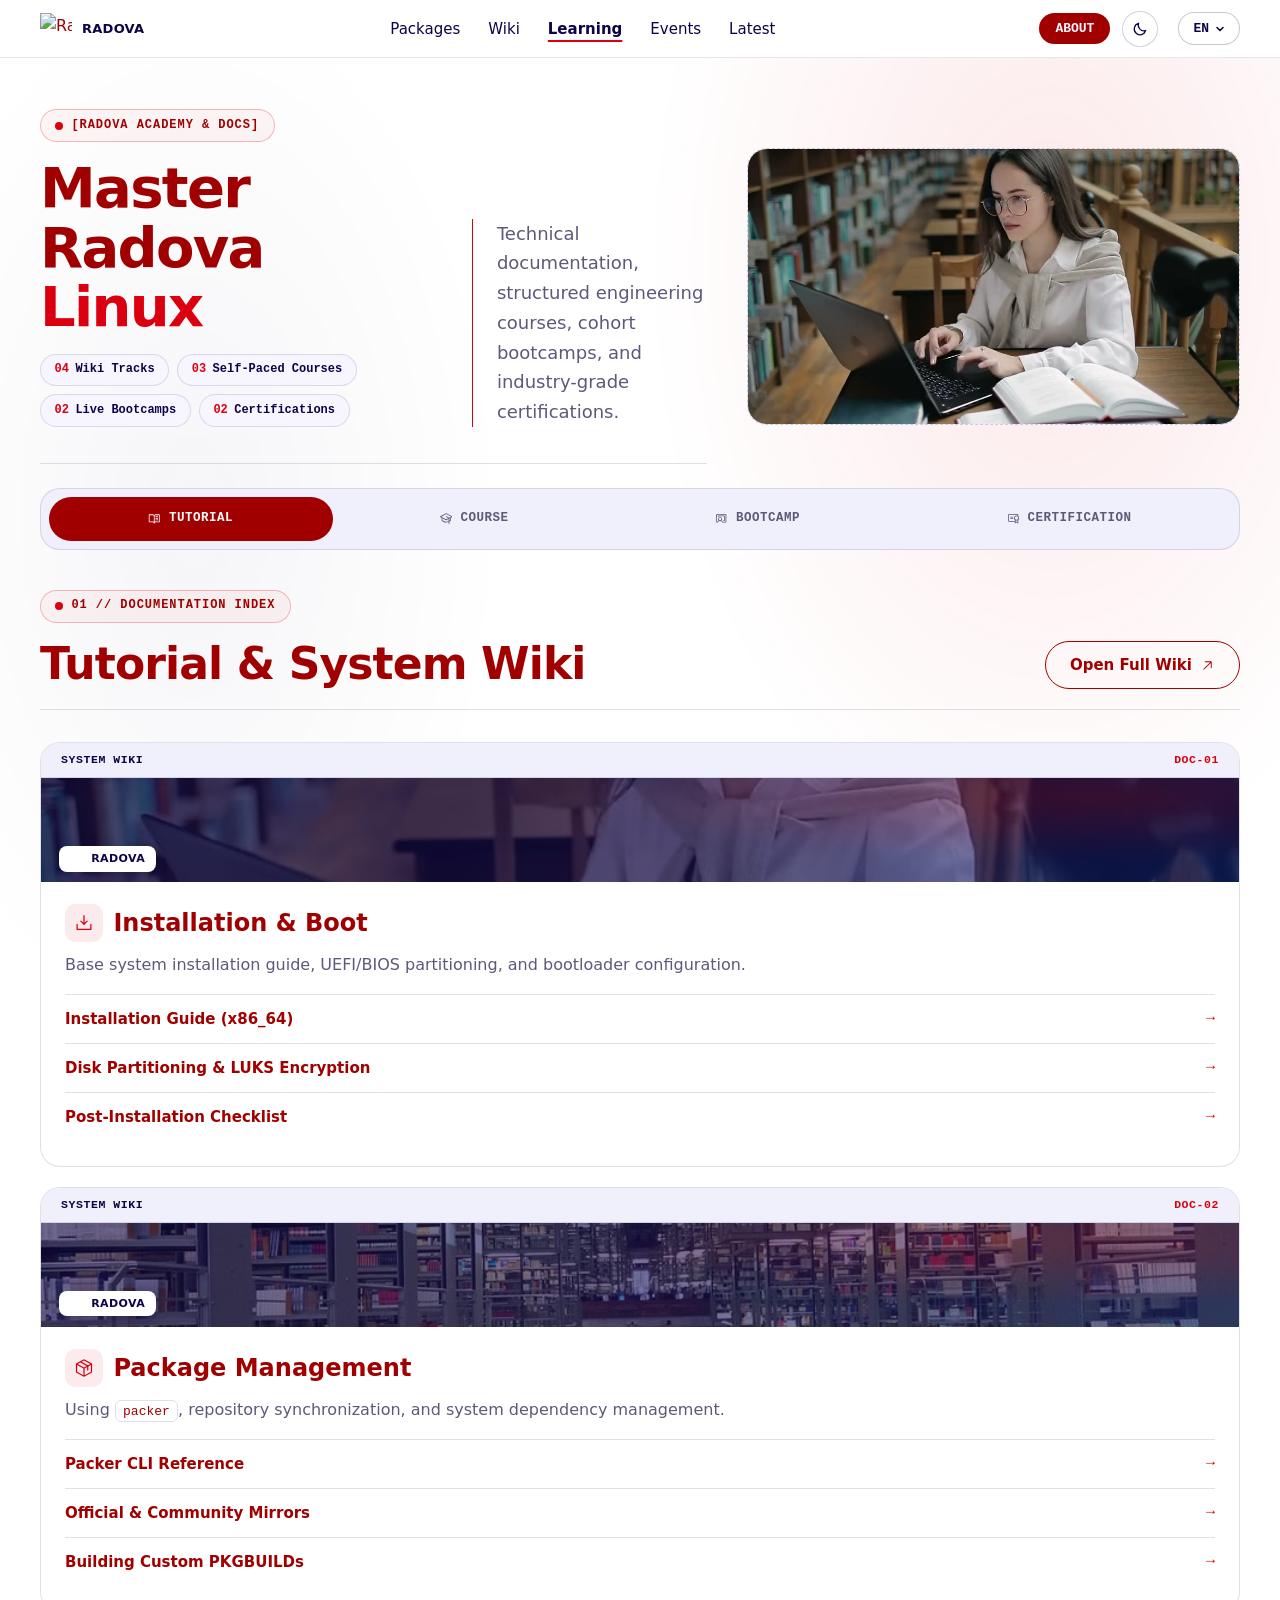
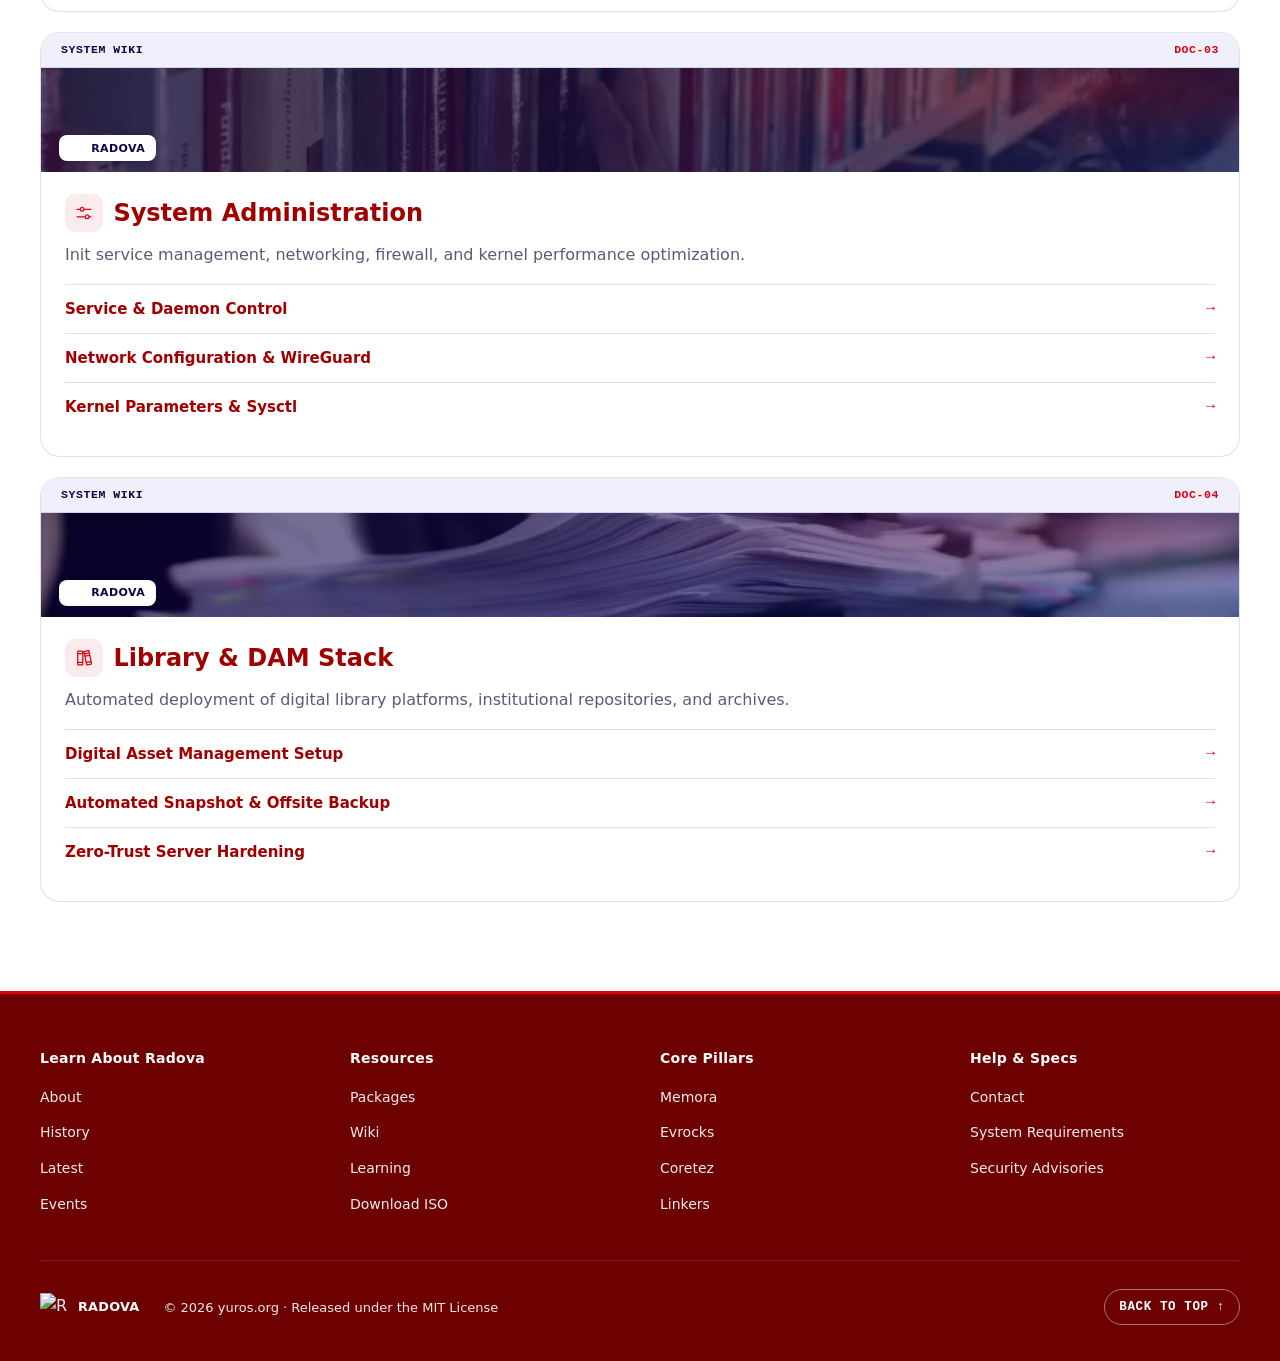
==== commit 096db4f6: "update" ====
--- a/index.html
+++ b/index.html
@@ -10,7 +10,7 @@
     <link rel="icon" type="image/png" href="assets/logo.png">
     <link rel="stylesheet" href="assets/css/pico.min.css" media="print" onload="this.media='all'">
 <noscript><link rel="stylesheet" href="assets/css/pico.min.css"></noscript>
-<style>/*radova-pico-shield*/body>main{padding-block:0}section{margin-bottom:0}article{margin-bottom:0;padding:0;border-radius:0;background:transparent;box-shadow:none}button{background:none;border:0;padding:0;margin:0;color:inherit;font:inherit;box-shadow:none}:where(a:not([role=button])){text-decoration:none}:root{color-scheme:light;--font-heading:"Lato","Lato Fallback",system-ui,-apple-system,sans-serif;--font-body:"Roboto Variable","Roboto Fallback",system-ui,-apple-system,sans-serif;--font-mono:ui-monospace,SFMono-Regular,Menlo,Consolas,monospace;--red-900:#A10000;--red-700:#BB080B;--red-600:#DB000F;--red-500:#FF0000;--blue:#0035c6;--lavender:#F7F6FF;--white:#FFFFFF;--muted:#5b5a78;--line:rgba(14,3,71,0.10);--navy-gradient:linear-gradient(135deg,#0E0347 0%,#0E0347 55%,#0B2E8D 130%);--pad-x:1rem;--pad-y:clamp(5rem,9vw,7.5rem);--ic-arrow-red:url("data:image/svg+xml,%3Csvg%20fill%3D%22%23DB000F%22%20xmlns%3D%22http%3A%2F%2Fwww.w3.org%2F2000%2Fsvg%22%20viewBox%3D%220%200%20256%20256%22%20fill%3D%22currentColor%22%3E%3Cpath%20d%3D%22M200%2C64V168a8%2C8%2C0%2C0%2C1-16%2C0V83.31L69.66%2C197.66a8%2C8%2C0%2C0%2C1-11.32-11.32L172.69%2C72H88a8%2C8%2C0%2C0%2C1%2C0-16H192A8%2C8%2C0%2C0%2C1%2C200%2C64Z%22%2F%3E%3C%2Fsvg%3E")}*,*::before,*::after{box-sizing:border-box}button,input,select,textarea{font:inherit;color:inherit}img,svg{vertical-align:middle}img{max-width:100%;height:auto}.ph{width:1em;height:1em;flex-shrink:0}html{max-width:100%;overflow-x:clip;background-color:var(--white);color-scheme:light;scroll-behavior:smooth}body{max-width:100%;overflow-x:clip;margin:0;padding:0;background-color:var(--white);color:var(--red-900);font-family:var(--font-body);font-size:16px;line-height:1.6;-webkit-font-smoothing:antialiased}body > main,main{margin:0;padding:0;counter-reset:section-counter}ul,ol,dl,li,dt,dd,figure,pre,blockquote{margin:0;padding:0;list-style:none}li::marker{content:none}p,h1,h2,h3,h4,dt,dd,td,th,code,a,span,div,article{min-width:0;overflow-wrap:anywhere}h1,h2,h3,h4,h5,h6{font-family:var(--font-heading);color:var(--red-900);margin:0 0 1rem;text-wrap:balance}h1{font-size:clamp(2.25rem,5vw,56px);font-weight:900;line-height:1.1;letter-spacing:-0.02em}h2{font-size:clamp(2rem,4vw,48px);font-weight:900;line-height:1.15;letter-spacing:-0.015em}h3{font-size:clamp(1.25rem,2.2vw,24px);font-weight:700;line-height:1.25}h1 span,h2 span{color:var(--red-900)}p{font-family:var(--font-body);font-size:16px;line-height:1.65;color:var(--muted);margin:0 0 1rem}.lead{font-size:clamp(1.125rem,1.8vw,20px);line-height:1.6;color:var(--muted)}.eyebrow{font-family:var(--font-body);font-size:14px;font-weight:700;text-transform:uppercase;letter-spacing:0.08em;color:var(--red-900);margin:0 0 0.65rem}code{font-family:var(--font-mono)}code{background:transparent;padding:0;color:inherit;font-size:13.5px}a{color:var(--red-900);text-decoration:underline;text-underline-offset:0.2em}a:hover{color:var(--red-700)}:focus-visible{outline:2px solid var(--red-600);outline-offset:3px}.skip-link{position:absolute;top:-4rem;inset-inline-start:1rem;z-index:100;padding:0.5rem 1rem;background:var(--red-900);color:var(--white);border-radius:999px;font-weight:600;text-decoration:none}.skip-link:focus{top:0.75rem}main > section{position:relative;padding-block:var(--pad-y);scroll-margin-top:5rem}body > header.site-header,.site-header{position:sticky;top:0;z-index:100;width:100%;min-height:48px;padding-block:0.65rem;display:flex;align-items:center;justify-content:space-between;gap:1.25rem;background:rgba(255,255,255,0.82);-webkit-backdrop-filter:blur(16px) saturate(180%);backdrop-filter:blur(16px) saturate(180%);border-bottom:1px solid var(--line)}@supports not (backdrop-filter:blur(1px)){.site-header{background:var(--white)}}.brand-lockup{display:inline-flex;align-items:center;gap:0.625rem;text-decoration:none}.brand-name{font-family:var(--font-heading);font-weight:900;font-size:0.8rem;letter-spacing:0.02em;text-transform:uppercase;color:#0E0347}.brand-lockup-light .brand-name{color:var(--white)}.nav-list{display:flex;align-items:center;gap:1.75rem;flex-wrap:wrap}.nav-list a{font-family:var(--font-body);font-size:15px;font-weight:500;color:#0E0347;text-decoration:none}.nav-list a:hover{color:var(--red-600)}.navbar{margin-inline-start:auto}.nav-links{list-style:none;margin:0;padding:0;display:flex}.nav-links li{list-style:none;margin:0;padding:0}.dropdown{position:relative;display:inline-block}nav.navbar li :where(a,[role="link"]){margin:0}.dropdown-content{position:absolute;top:calc(100% + 18px);inset-inline-end:0;inset-inline-start:auto;transform:translateY(-6px);background:var(--white);min-width:250px;max-width:calc(100vw - 32px);border-radius:16px;box-shadow:0 16px 15px rgba(0,0,0,0.08);z-index:999;opacity:0;visibility:hidden;transition:opacity 0.25s ease,transform 0.25s ease;border:1px solid rgba(14,3,71,0.14);overflow:hidden}.dropdown-content.active,.btn-navy.active ~ .dropdown-content,.dropdown:hover .dropdown-content,.dropdown:focus-within .dropdown-content{opacity:1;visibility:visible;transform:translateY(0)}.dropdown-content a,.dropdown-content button.d-content-back{display:flex;justify-content:space-between;align-items:center;gap:1rem;width:100%;margin:0;padding:1.2rem 1.5rem;background:transparent;color:#0E0347;font-family:var(--font-heading);font-weight:700;font-size:13px;text-transform:uppercase;letter-spacing:1px;text-decoration:none;text-align:start;border:none;border-bottom:1px solid #F0F0F0;border-radius:0;cursor:pointer;transition:transform 0.2s ease,opacity 0.2s ease;white-space:nowrap}.dropdown-content :last-child{border-bottom:none}.dropdown-content a:hover,.dropdown-content a:focus,.dropdown-content button.d-content-back:hover,.dropdown-content button.d-content-back:focus{background-color:#db000f;color:var(--white);border-color:#DB000F}.dropdown-content button.d-content-back{color:var(--red-900)}.dropdown-content button.d-content-back:hover,.dropdown-content button.d-content-back:focus{border-radius:0 0 16px 16px}.d-content-h:hover{border-radius:16px 16px 0 0}.d-content-r:hover{border-radius:0}.d-content-c:hover{border-radius:0 0 16px 16px}.menu-arrow{position:absolute;top:100%;inset-inline-end:20px;inset-inline-start:auto;transform:none;width:0;height:0;border-inline-start:10px solid transparent;border-inline-end:10px solid transparent;border-bottom:10px solid rgba(14,3,71,0.14);z-index:1000;display:none;margin-top:8px}.btn-navy.active + .menu-arrow,.dropdown:hover .menu-arrow,.dropdown:focus-within .menu-arrow{display:block}a.btn,button.btn{text-decoration:none;cursor:pointer;user-select:none}.btn{display:inline-flex;align-items:center;justify-content:center;height:48px;padding-inline:1.5rem;border-radius:9999px;font-family:var(--font-body);font-size:16px;font-weight:500;line-height:1;white-space:nowrap;border:1.5px solid transparent;transition:transform 200ms cubic-bezier(.2,.7,.2,1)}.btn:active{transform:scale(0.98)}.btn-lg{height:52px;padding-inline:1.5rem;font-size:16px;font-weight:600}.btn-navy{background-color:var(--red-900);border:none;color:#f7f6ff;font-family:var(--font-mono);font-weight:700;font-size:13px;text-transform:uppercase;padding:0.5rem 1rem;cursor:pointer;border-radius:16px;transition:transform 0.2s ease,opacity 0.2s ease;display:inline-block;text-decoration:none;line-height:normal}.btn-navy:hover{background-color:rgba(14,3,71,0.05);color:var(--red-900)}.btn-navy.active{background-color:var(--red-900);color:var(--white)}.btn-primary{background-color:var(--red-600);border-color:var(--red-600);color:var(--white);box-shadow:0 4px 16px rgba(219,0,15,0.24)}.btn-primary:hover{background-color:var(--red-700);border-color:var(--red-700);color:var(--white)}.btn-primary:active{background-color:var(--red-900);border-color:var(--red-900)}.btn-arrow{padding-inline:1.5rem 0.625rem;gap:0.75rem}.btn-arrow::after{content:"";display:inline-block;width:32px;height:32px;border-radius:50%;flex-shrink:0;transition:transform 200ms cubic-bezier(.2,.7,.2,1)}.btn-arrow::after{background:var(--white) var(--ic-arrow-red) center / 18px 18px no-repeat}.btn-arrow:hover::after{transform:translateX(10px)}.hero{background:radial-gradient(45% 50% at 82% 18%,rgba(219,0,15,0.10),transparent 70%),radial-gradient(35% 40% at 15% 30%,rgba(14,3,71,0.04),transparent 70%),#FFFFFF;padding-top:clamp(1rem,2vw,1.75rem);padding-bottom:clamp(3.5rem,7vw,5.5rem);border-bottom:1px solid var(--line)}.hero-chip{display:inline-flex;align-items:center;gap:0.5rem;padding:0.35rem 0.9rem;border-radius:999px;border:1px solid rgba(219,0,15,0.25);background:rgba(219,0,15,0.04);color:var(--red-900);font-size:13px;font-weight:700;margin:0}.hero-chip::before{content:"";width:8px;height:8px;border-radius:50%;background:var(--red-600)}.hero-lead{font-size:1.125rem;line-height:1.7;color:var(--muted);margin-bottom:2rem}.hero-actions{display:flex;align-items:center;gap:1rem;flex-wrap:wrap;margin:0}.header-menu{display:flex;align-items:center;justify-content:space-between;flex:1;gap:1.5rem;margin-inline-start:1.5rem}.nav-toggle{display:none;flex-direction:column;justify-content:center;align-items:center;gap:5px;width:38px;height:38px;padding:0;margin:0;margin-inline-start:auto;background:transparent;border:1px solid var(--line);border-radius:10px;cursor:pointer}.nav-toggle:hover{background-color:rgba(14,3,71,0.05);border-color:var(--red-900)}.nav-toggle span{display:block;width:18px;height:2px;background-color:var(--red-900);border-radius:2px;transition:transform 0.25s ease,opacity 0.2s ease}.nav-toggle[aria-expanded="true"] span:nth-child(1){transform:translateY(7px) rotate(45deg)}.nav-toggle[aria-expanded="true"] span:nth-child(2){opacity:0}.nav-toggle[aria-expanded="true"] span:nth-child(3){transform:translateY(-7px) rotate(-45deg)}@media (max-width:767px){.site-header{position:sticky;top:0;z-index:1000;flex-wrap:nowrap;padding-block:0.65rem;background:var(--white);-webkit-backdrop-filter:none;backdrop-filter:none}.nav-toggle{display:inline-flex;position:relative;z-index:1002}.header-menu{display:none;position:fixed;inset:0;top:58px;z-index:999;flex-direction:column;align-items:stretch;justify-content:flex-start;width:100%;height:calc(100dvh - 58px);margin-inline-start:0;padding:0.75rem var(--pad-x) 2rem;background:var(--white);border-top:1px solid var(--line);overflow-y:auto;gap:0.125rem}.header-menu.is-open{display:flex}.header-menu nav,.header-menu ul,.header-menu li{display:block;width:100%;margin:0;padding:0}.nav-list,.dropdown-content{display:flex !important;flex-direction:column;align-items:stretch;gap:0.125rem}.navbar{margin:0;padding:0;border-top:none}.navbar .btn-navy,.dropdown-content button.d-content-back,.menu-arrow,.dropdown:hover .menu-arrow,.dropdown:focus-within .menu-arrow{display:none}.dropdown-content{position:static;opacity:1;visibility:visible;transform:none;min-width:100%;max-width:100%;border:none;border-radius:0;box-shadow:none;background:transparent}.nav-list a,.dropdown-content a{display:flex;align-items:center;justify-content:flex-start;width:100%;margin:0;padding:0.55rem 0.75rem;color:var(--red-900);font-family:var(--font-body);font-size:15.5px;font-weight:700;line-height:1.3;text-transform:none;letter-spacing:0;border:none;border-radius:10px;box-sizing:border-box}.nav-list a:hover,.nav-list a:focus,.dropdown-content a:hover,.dropdown-content a:focus{background-color:rgba(219,0,15,0.08);color:var(--red-600);border-radius:10px}}@media (min-width:768px){.header-menu{display:flex;align-items:center;flex:1;gap:2.9rem}.header-menu > nav:first-child{margin-inline:auto}.header-menu .navbar{margin-inline-start:0}}button.btn-lang{margin:0;width:auto;flex-shrink:0;display:inline-flex;align-items:center;justify-content:center;background-color:var(--white);border:1.5px solid rgba(14,3,71,0.22);color:#0E0347;font-family:var(--font-mono);font-weight:700;font-size:13px;text-transform:uppercase;padding:0.5rem 0.9rem;border-radius:16px;cursor:pointer;line-height:normal}button.btn-lang:hover{border-color:var(--red-900);color:var(--red-900);background-color:var(--surface-subtle)}@media (max-width:767px){button.btn-lang{margin-inline-start:auto;padding:0.45rem 0.75rem;position:relative;z-index:1002}.nav-toggle{margin-inline-start:0}}button.btn-theme{display:inline-flex;align-items:center;justify-content:center;width:36px;height:36px;min-height:36px;margin:0;margin-inline-start:auto;padding:0;border-radius:999px;border:1.5px solid rgba(14,3,71,0.18);background:#ffffff;color:#0E0347;cursor:pointer;flex-shrink:0;transition:transform 140ms ease}button.btn-theme + button.btn-lang{margin-inline-start:0}@media (min-width:768px){button.btn-theme{margin-inline-start:0}}button.btn-theme:hover{border-color:#DB000F;color:#DB000F;background:#F7F6FF}button.btn-theme:active{transform:scale(0.96)}:root[data-theme="dark"] .btn-theme .ic-moon,:root:not([data-theme="dark"]) .btn-theme .ic-sun{display:none}:root[data-theme="dark"]{color-scheme:dark;--muted:#C4C0D4;--line:rgba(196,192,212,0.18)}:root[data-theme="dark"],:root[data-theme="dark"] body{background-color:#0B0711;color:#FFFFFF}:root[data-theme="dark"] h1,:root[data-theme="dark"] h2,:root[data-theme="dark"] h3,:root[data-theme="dark"] h4,:root[data-theme="dark"] h5,:root[data-theme="dark"] h6{color:#FFFFFF}:root[data-theme="dark"] .eyebrow{color:#DB000F}:root[data-theme="dark"] .site-header{background:rgba(11,7,17,0.88);border-bottom-color:rgba(196,192,212,0.16)}:root[data-theme="dark"] .brand-name,:root[data-theme="dark"] .nav-list a{color:#FFFFFF}:root[data-theme="dark"] .nav-toggle span{background-color:#FFFFFF}:root[data-theme="dark"] .nav-list a:hover{color:#DB000F}:root[data-theme="dark"] .dropdown-content{background-color:#150B52;border-color:rgba(196,192,212,0.22);box-shadow:0 16px 36px rgba(0,0,0,0.45)}:root[data-theme="dark"] .dropdown-content a,:root[data-theme="dark"] .dropdown-content button.d-content-back{color:#FFFFFF}:root[data-theme="dark"] .dropdown-content a:hover,:root[data-theme="dark"] .dropdown-content button.d-content-back:hover{background-color:#0E0347;color:#FFFFFF}:root[data-theme="dark"] .btn-navy{background-color:#150B52;border-color:rgba(196,192,212,0.28);color:#FFFFFF}:root[data-theme="dark"] .btn-navy:hover{background-color:#DB000F;border-color:#DB000F;color:#FFFFFF}:root[data-theme="dark"] button.btn-theme,:root[data-theme="dark"] button.btn-lang{background-color:#150B52;border-color:rgba(196,192,212,0.28);color:#F7F6FF}:root[data-theme="dark"] button.btn-theme:hover,:root[data-theme="dark"] button.btn-lang:hover{border-color:#DB000F;color:#FFFFFF;background-color:#0E0347}:root[data-theme="dark"] .hero{background:radial-gradient(46% 52% at 82% 18%,rgba(219,0,15,0.16),transparent 72%),radial-gradient(38% 46% at 15% 32%,rgba(21,11,82,0.45),transparent 72%),#0B0711}:root[data-theme="dark"] .hero-chip{background-color:rgba(219,0,15,0.14);border-color:rgba(219,0,15,0.45);color:#FFFFFF}:root[data-theme="dark"] .hero-lead,:root[data-theme="dark"] .lead{color:#C4C0D4}@media (max-width:767px){:root[data-theme="dark"] .header-menu{background-color:#0B0711}}:root,[data-theme="light"]{--lr-bg:#FFFFFF;--lr-surface:#FFFFFF;--lr-surface-alt:#F7F6FF;--lr-dock:#F0EFFC;--lr-ink:#A10000;--lr-navy:#0E0347;--lr-muted:#5b5a78;--lr-line:rgba(14,3,71,0.12);--lr-border-strong:#A10000;--lr-primary:#DB000F;--lr-primary-hover:#BB080B;--lr-primary-active:#A10000;--lr-accent-red:#DB000F;--lr-blue:#0035c6;--lr-sec-solid-bg:#A10000;--lr-sec-solid-ink:#FFFFFF;--lr-sec-solid-hover:#0035c6;--lr-outline-bg:transparent;--lr-outline-ink:#A10000;--lr-outline-border:#A10000;--lr-outline-hover-bg:rgba(219,0,15,0.08);--lr-outline-hover-ink:#A10000;--lr-badge-soft-bg:rgba(219,0,15,0.08);--lr-badge-soft-ink:#A10000;--radova-heading-font:var(--font-heading,"Lato",system-ui,-apple-system,sans-serif);--radova-body-font:var(--font-body,"Roboto Variable",system-ui,-apple-system,sans-serif);--radova-mono-font:var(--font-mono,ui-monospace,SFMono-Regular,Menlo,Consolas,monospace);--learns-pad-x:var(--pad-x,max(1rem,calc((100% - 72rem) / 2)))}[data-theme="dark"]{--lr-bg:#0B0711;--lr-surface:#150B52;--lr-surface-alt:#0E0347;--lr-dock:#0E0347;--lr-ink:#FFFFFF;--lr-navy:#FFFFFF;--lr-muted:#C4C0D4;--lr-line:rgba(196,192,212,0.18);--lr-border-strong:rgba(196,192,212,0.25);--lr-primary:#DB000F;--lr-primary-hover:#BB080B;--lr-primary-active:#A10000;--lr-accent-red:#DB000F;--lr-blue:#0035C6;--lr-sec-solid-bg:#FFFFFF;--lr-sec-solid-ink:#0E0347;--lr-sec-solid-hover:#F7F6FF;--lr-outline-bg:transparent;--lr-outline-ink:#FFFFFF;--lr-outline-border:rgba(255,255,255,0.45);--lr-outline-hover-bg:rgba(219,0,15,0.16);--lr-outline-hover-ink:#FFFFFF;--lr-badge-soft-bg:rgba(219,0,15,0.16);--lr-badge-soft-ink:#FFFFFF}body{background-color:var(--lr-bg)}.learns-container{width:100%;margin-inline:auto;padding-block:clamp(2rem,4vw,3.5rem) clamp(4rem,7vw,6rem);padding-inline:var(--learns-pad-x);color:var(--lr-ink);background:radial-gradient(45% 35% at 82% 8%,rgba(219,0,15,0.09),transparent 70%),radial-gradient(35% 30% at 15% 18%,rgba(14,3,71,0.04),transparent 70%),var(--lr-bg)}[data-theme="dark"] .learns-container{background:radial-gradient(50% 35% at 28% 10%,rgba(219,0,15,0.15),transparent 65%),radial-gradient(40% 35% at 82% 18%,rgba(21,11,82,0.35),transparent 70%),#0B0711}.editorial-header{display:grid;gap:1.5rem;padding-bottom:2.25rem;margin-bottom:2.25rem;border-bottom:1px solid var(--lr-line)}.eyebrow{display:inline-flex;align-items:center;gap:0.5rem;width:fit-content;padding:0.35rem 0.9rem;margin:0 0 1rem;border-radius:999px;border:1px solid rgba(219,0,15,0.25);background:rgba(219,0,15,0.04);font-family:var(--radova-mono-font);font-size:12px;font-weight:700;text-transform:uppercase;letter-spacing:0.08em;color:var(--lr-ink)}.eyebrow::before{content:"";width:8px;height:8px;border-radius:50%;background:var(--lr-accent-red)}[data-theme="dark"] .eyebrow{background:rgba(219,0,15,0.14);border-color:rgba(219,0,15,0.35);color:#F7F6FF}.editorial-header h1{margin:0;font-family:var(--radova-heading-font);font-size:clamp(2.25rem,4.8vw,3.5rem);font-weight:900;line-height:1.06;letter-spacing:-0.03em;color:var(--lr-ink);text-transform:capitalize}.editorial-header h1 span{color:var(--lr-accent-red)}.editorial-header > p{margin:0;font-family:var(--radova-body-font);font-size:1.125rem;line-height:1.65;color:var(--lr-muted)}@media (min-width:768px){.editorial-header{grid-template-columns:1.25fr 0.75fr;align-items:end;gap:2.5rem}.editorial-header > p{border-inline-start:1px solid var(--lr-accent-red);padding-inline-start:1.5rem}}nav.tab-grid{display:block;margin-bottom:2.5rem}nav.tab-grid ul{display:flex;flex-wrap:wrap;gap:0.5rem;margin:0;padding:0.5rem;list-style:none;border-radius:20px}.tab-grid li{flex:1 1 auto;margin:0;padding:0;list-style:none}.tab-grid .tab-btn{display:flex;align-items:center;justify-content:center;gap:0.5rem;width:100%;min-height:44px;margin:0;padding:0.6rem 1.15rem;border:1px solid transparent;border-radius:999px;box-shadow:none;font-family:var(--radova-mono-font);font-size:12.5px;font-weight:700;letter-spacing:0.04em;text-transform:uppercase;white-space:nowrap;line-height:1.2;text-align:center;color:var(--lr-muted);background:transparent;cursor:pointer}.tab-grid .tab-btn:hover,.tab-grid .tab-btn:focus-visible{color:var(--lr-ink);background:rgba(14,3,71,0.06)}[data-theme="dark"] .tab-grid .tab-btn:hover,[data-theme="dark"] .tab-grid .tab-btn:focus-visible{color:#FFFFFF;background:#150B52}.tab-grid .tab-btn[aria-selected="true"]{color:#FFFFFF;background:var(--lr-sec-solid-bg)}[data-theme="dark"] .tab-grid .tab-btn[aria-selected="true"]{color:#FFFFFF;background:#DB000F}.tab-grid .tab-btn[aria-selected="true"] .ph{color:#FFFFFF}@media (max-width:540px){nav.tab-grid ul{flex-direction:column;border-radius:18px}.tab-grid .tab-btn{width:100%}}.learn-section{margin-top:0}.tab-panel[hidden]{display:none !important}.tab-panel.is-active{animation:tabPanelFade 200ms cubic-bezier(.2,.7,.2,1)}.section-banner{display:flex;flex-wrap:wrap;align-items:flex-end;justify-content:space-between;gap:1rem;padding-bottom:1.25rem;margin-bottom:2rem;border-bottom:1px solid var(--lr-line)}.section-banner h2{margin:0;font-family:var(--radova-heading-font);font-size:clamp(1.85rem,3.6vw,2.75rem);font-weight:900;line-height:1.15;letter-spacing:-0.02em;color:var(--lr-ink);text-transform:capitalize}.section-note{margin:0;font-family:var(--radova-mono-font);font-size:13px;font-weight:600;letter-spacing:0.04em;color:var(--lr-muted)}.button{display:inline-flex;align-items:center;justify-content:center;gap:0.5rem;min-height:46px;padding:0.65rem 1.5rem;border:1.5px solid var(--lr-primary);border-radius:9999px;font-family:var(--radova-body-font);font-size:15px;font-weight:600;line-height:1.2;text-decoration:none;color:#FFFFFF;background:var(--lr-primary);box-shadow:0 4px 16px rgba(219,0,15,0.22);cursor:pointer;transition:transform 200ms cubic-bezier(.2,.7,.2,1)}.button:hover,.button:focus-visible{color:#FFFFFF;background:var(--lr-primary-hover);border-color:var(--lr-primary-hover)}.button:active{transform:scale(0.98);background:var(--lr-primary-active);border-color:var(--lr-primary-active)}.button--outline-navy{color:var(--lr-outline-ink);background:var(--lr-outline-bg);border-color:var(--lr-outline-border);box-shadow:none}.button--outline-navy:hover,.button--outline-navy:focus-visible{color:var(--lr-outline-hover-ink);background:var(--lr-outline-hover-bg);border-color:var(--lr-outline-hover-bg)}.badge{display:inline-flex;align-items:center;gap:0.35rem;flex-shrink:0;white-space:nowrap;overflow-wrap:normal;word-break:normal;padding:0.28rem 0.8rem;border-radius:999px;font-family:var(--radova-mono-font);font-size:12px;font-weight:700;letter-spacing:0.04em;text-transform:uppercase;line-height:1.3;color:#FFFFFF;background:#0E0347}.course-card__top .meta{display:inline-flex;align-items:center;gap:0.35rem;white-space:nowrap}@media (max-width:480px){.badge{font-size:11px;padding:0.25rem 0.7rem}.course-card__top .meta{font-size:12px}}.wiki-board{display:grid;grid-template-columns:1fr;gap:1.25rem}@media (min-width:768px){.wiki-board{grid-template-columns:repeat(2,1fr)}}.wiki-cell{padding:1.75rem;border:1px solid var(--lr-line);border-radius:20px;transition:transform 200ms ease}@media (hover:hover){.wiki-cell:hover{border-color:var(--lr-accent-red);box-shadow:0 10px 30px rgba(14,3,71,0.08);transform:translateY(-2px)}}.wiki-cell h3{display:flex;align-items:center;gap:0.65rem;font-family:var(--radova-heading-font);font-size:clamp(1.25rem,2vw,1.5rem);font-weight:900;line-height:1.25;margin-top:0;margin-bottom:0.6rem;color:var(--lr-ink)}.wiki-cell h3 .ph{width:38px;height:38px;padding:9px;border-radius:10px;background:rgba(219,0,15,0.08);color:var(--lr-accent-red);flex-shrink:0}.wiki-cell > p{font-size:1rem;line-height:1.6;color:var(--lr-muted);margin-top:0;margin-bottom:1.25rem}.wiki-cell code,.course-card code,.post-row code{font-family:var(--radova-mono-font);color:var(--lr-ink);border:1px solid var(--lr-line);padding:0.15rem 0.45rem;border-radius:6px;font-size:13px}.wiki-links{margin:0;padding:0;border-top:1px solid var(--lr-line)}.wiki-links li{margin:0;padding:0;list-style:none;border-bottom:1px solid var(--lr-line)}.wiki-links li:last-child{border-bottom:0}.wiki-links a{display:flex;align-items:center;justify-content:space-between;padding:0.75rem 0;font-size:15px;font-weight:600;text-decoration:none;color:var(--lr-ink)}.wiki-links a::after{content:"\2192";font-family:var(--radova-mono-font);color:var(--lr-accent-red)}.wiki-links a:hover,.wiki-links a:focus-visible{color:var(--lr-accent-red);padding-inline-start:0.35rem}.course-grid{display:grid;grid-template-columns:1fr;gap:1.25rem}@media (min-width:1024px){.course-grid{grid-template-columns:repeat(3,1fr)}}.course-card{display:flex;flex-direction:column;margin:0;padding:1.75rem;border:1px solid var(--lr-line);border-radius:20px;transition:transform 200ms ease}@media (hover:hover){.course-card:hover{border-color:var(--lr-accent-red);box-shadow:0 10px 30px rgba(14,3,71,0.08);transform:translateY(-2px)}}.course-card__top{display:flex;flex-wrap:wrap;align-items:center;justify-content:space-between;gap:0.5rem 0.75rem;margin-bottom:1.15rem}.course-card h3{font-family:var(--radova-heading-font);font-size:1.35rem;font-weight:900;line-height:1.25;margin-top:0;margin-bottom:0.65rem;color:var(--lr-ink)}.course-card > p{font-size:15.5px;line-height:1.6;color:var(--lr-muted);margin-top:0;margin-bottom:1.25rem}.course-card .meta-dl{margin-top:auto;margin-bottom:1.35rem;border-top:1px solid var(--lr-line)}.course-card__footer .button{width:100%}.post-grid{display:grid;gap:1.25rem;margin:0;padding:0;list-style:none}.post-grid > li{margin:0;padding:0}.post-row{display:grid;overflow:hidden;border:1px solid var(--lr-line);border-radius:20px;transition:transform 200ms ease}@media (hover:hover){.post-row:hover{border-color:var(--lr-accent-red);box-shadow:0 10px 30px rgba(14,3,71,0.08);transform:translateY(-2px)}}@media (min-width:768px){.post-row{grid-template-columns:1.25fr 0.75fr}}.post-row__main{padding:1.85rem}.post-row__main h3{margin-top:0;margin-bottom:0.65rem;font-family:var(--radova-heading-font);font-size:clamp(1.35rem,2.2vw,1.85rem);font-weight:900;line-height:1.2;letter-spacing:-0.015em;color:var(--lr-ink)}.post-row__main > p{font-size:1rem;line-height:1.65;color:var(--lr-muted);margin-top:0;margin-bottom:1rem}.post-row__kicker{display:flex;flex-wrap:wrap;gap:0.5rem;margin-top:0;margin-bottom:0.85rem}.post-row__panel{display:flex;flex-direction:column;justify-content:space-between;padding:1.85rem;border-radius:15px;background:var(--lr-dock);border-top:1px solid var(--lr-line)}@media (min-width:768px){.post-row__panel{border-top:0;border-inline-start:1px solid var(--lr-line)}}.post-row__panel .button{margin-top:1.35rem;width:100%}.meta{display:flex;flex-wrap:wrap;align-items:center;gap:0.5rem 1rem;font-family:var(--radova-mono-font);font-size:12.5px;color:var(--lr-muted)}.meta-dl{display:grid;grid-template-columns:max-content 1fr;gap:0 1.25rem;margin:0;font-family:var(--radova-mono-font)}.meta-dl dt,.meta-dl dd{margin:0;padding:0.6rem 0;border-top:1px solid var(--lr-line);font-size:13px}.meta-dl dt:first-of-type,.meta-dl dd:first-of-type{border-top:0}.meta-dl dt{color:var(--lr-muted);text-transform:uppercase;font-size:11.5px;letter-spacing:0.05em}.meta-dl dd{font-weight:700;color:var(--lr-ink);text-align:end}.meta-dl__lead{font-size:1.15rem;color:var(--lr-ink)}.cert-domains{margin-top:1.25rem;padding:1.25rem 1.5rem;border-inline-start:4px solid var(--lr-accent-red);border-radius:0 14px 14px 0;background:var(--lr-surface-alt)}.cert-domains h4{font-family:var(--radova-mono-font);font-size:12px;font-weight:700;margin-top:0;margin-bottom:0.75rem;text-transform:uppercase;letter-spacing:0.08em;color:var(--lr-ink)}.cert-domains ul{margin:0;padding:0;display:grid;gap:0.45rem}.cert-domains li{margin:0;padding:0;list-style:none;font-size:14.5px;color:var(--lr-muted)}.cert-domains li strong{color:var(--lr-ink)}.registration-box{display:grid;grid-template-columns:1fr;gap:1.75rem;margin-top:1.75rem;padding:clamp(1.5rem,3vw,2.25rem);border:1px solid var(--lr-line);border-top:3px solid var(--lr-accent-red);border-radius:20px;box-shadow:0 16px 40px rgba(14,3,71,0.06);scroll-margin-top:5.5rem}@media (min-width:768px){.registration-box{grid-template-columns:1fr 1.2fr}}.registration-box__info h3{font-family:var(--radova-heading-font);font-size:1.5rem;font-weight:900;margin-top:0;margin-bottom:0.75rem;color:var(--lr-ink)}.registration-box__info p:last-child{margin-bottom:0;font-size:15.5px;line-height:1.65;color:var(--lr-muted)}.registration-form{display:grid;gap:1rem;margin:0}.registration-form label{display:flex;flex-direction:column;gap:0.4rem;margin:0;font-family:var(--radova-mono-font);font-size:12px;font-weight:700;letter-spacing:0.06em;text-transform:uppercase;color:var(--lr-ink)}.registration-form input,.registration-form select{width:100%;height:46px;margin:0;padding-inline:1rem;border:1px solid var(--lr-line);border-radius:14px;font-family:var(--radova-body-font);font-size:15px;background-color:var(--lr-surface-alt);color:var(--lr-ink)}[data-theme="dark"] .registration-form input,[data-theme="dark"] .registration-form select{color-scheme:dark}.registration-form input::placeholder{color:var(--lr-muted);opacity:0.7}.registration-form input:focus,.registration-form select:focus{outline:none;border-color:var(--lr-accent-red);box-shadow:0 0 0 3px rgba(219,0,15,0.16);background-color:var(--lr-surface)}.registration-form .button{margin-top:0.4rem;width:100%}:root[data-theme="dark"] .site-header .btn-navy{background-color:#150B52;color:#FFFFFF;border:1px solid rgba(196,192,212,0.25)}:root[data-theme="dark"] .site-header .btn-navy:hover,:root[data-theme="dark"] .site-header .btn-navy.active{background-color:#0E0347;color:#FFFFFF;border-color:#DB000F}@media (max-width:767px){:root[data-theme="dark"] .header-menu .dropdown-content{background-color:transparent;border:none;box-shadow:none}:root[data-theme="dark"] .header-menu .dropdown-content a,:root[data-theme="dark"] .header-menu .nav-list a{background-color:transparent;color:#FFFFFF}:root[data-theme="dark"] .header-menu .dropdown-content a:hover,:root[data-theme="dark"] .header-menu .nav-list a:hover{background-color:rgba(219,0,15,0.14);color:#DB000F}}:root{--red-900:#A10000;--red-700:#BB080B;--red-600:#DB000F;--red-500:#FF0000;--navy-950:#0B0711;--navy-900:#0E0347;--navy-800:#150B52;--blue:#0035C6;--lavender:#F7F6FF;--white:#FFFFFF;--surface-page:#FFFFFF;--surface-card:#FFFFFF;--surface-subtle:#F7F6FF;--surface-dock:#F0EFFC;--surface-header:rgba(255,255,255,0.82);--text-primary:#0E0347;--text-heading:#A10000;--text-muted:#5B5A78;--text-accent:#DB000F;--border-line:rgba(14,3,71,0.10);--border-card:rgba(14,3,71,0.12);--font-heading:"Lato",system-ui,-apple-system,sans-serif;--font-mono:ui-monospace,SFMono-Regular,Menlo,Consolas,monospace;--container-max:100%}:root[data-theme="dark"]{--surface-page:#0B0711;--surface-card:#150B52;--surface-subtle:#150B52;--surface-dock:#0E0347;--surface-header:rgba(11,7,17,0.88);--text-primary:#FFFFFF;--text-heading:#FFFFFF;--text-muted:#C4C0D4;--border-line:rgba(196,192,212,0.18);--border-card:rgba(196,192,212,0.16)}html{font-size:100%}@media (min-width:576px){:root{--container-max:510px}html{font-size:106.25%}}@media (min-width:768px){:root{--container-max:min(92vw,920px)}html{font-size:106.25%}}@media (min-width:1024px){:root{--container-max:950px}html{font-size:118.75%}}@media (min-width:1280px){:root{--container-max:1200px}html{font-size:125%}}@media (min-width:1536px){:root{--container-max:1450px}html{font-size:131.25%}}body{font-size:1rem;line-height:1.6}.site-header{position:sticky;top:0;z-index:100;min-height:48px;padding-block:0.65rem;gap:1.25rem;background:var(--surface-header);-webkit-backdrop-filter:blur(16px) saturate(180%);backdrop-filter:blur(16px) saturate(180%);border-bottom:1px solid var(--border-line)}:root .site-header{background:var(--surface-header);border-bottom-color:var(--border-line)}:root[data-theme="dark"] .site-header{border-bottom-color:var(--border-line)}.site-header .brand-name{font-family:var(--font-heading);font-size:0.8rem;font-weight:900;letter-spacing:0.02em;text-transform:uppercase;color:var(--text-primary)}.site-header .nav-list a{font-size:15px;font-weight:500;color:var(--text-primary)}.site-header .nav-list a[aria-current="page"]{font-weight:700}:root:not([data-theme="dark"]) .dropdown-content a{color:#0E0347}#about-menu-btn.btn-navy{border-radius:16px;font-size:13px}@media (min-width:768px){.site-header .dropdown-content{top:calc(100% + 18px);min-width:250px;border-radius:16px}}button.btn-theme{width:36px;height:36px;min-width:36px;padding:0;border-radius:999px}button.btn-lang{border-radius:16px;font-size:13px}@media (max-width:767px){.nav-toggle{width:38px;height:38px}.header-menu.is-open{top:58px;height:calc(100dvh - 58px)}}.btn-primary,.button{display:inline-flex;align-items:center;justify-content:center;height:48px;padding:0 1.5rem;border-radius:9999px}.btn-primary,.button:not([class*="--outline"]){background:var(--red-600);border-color:var(--red-600);color:#FFFFFF;box-shadow:0 4px 16px rgba(219,0,15,0.24)}.hero-chip,.chip{border-radius:999px;padding:0.35rem 0.9rem;font-size:13px;border:1px solid rgba(219,0,15,0.25);background:rgba(219,0,15,0.04)}*,*::before,*::after{transition-property:opacity,transform !important}:root{--pad-x:max(1rem,calc((100% - var(--container-max)) / 2))}.hero-split{display:grid;grid-template-columns:1fr;gap:1.5rem;align-items:center;margin-bottom:1.5rem}@media (min-width:1024px){.hero-split{grid-template-columns:1.15fr 0.85fr;gap:2.5rem}}.hero-split .editorial-header{margin-bottom:0}.hero-media{aspect-ratio:16 / 9;overflow:hidden;border-radius:20px;background:var(--lr-surface-alt,#F7F6FF);border:1px dashed rgba(14,3,71,0.18)}.hero-media img{display:block;width:100%;height:100%;object-fit:cover}:root[data-theme="dark"] .hero-media{background:var(--lr-surface-alt,#150B52);border-color:rgba(196,192,212,0.25)}.lang-menu{position:relative;flex-shrink:0}.lang-menu button.btn-lang{margin:0;gap:0.375rem}.lang-menu button.btn-lang svg{transition:transform 0.2s ease}.lang-menu button.btn-lang[aria-expanded="true"] svg{transform:rotate(180deg)}.lang-menu .lang-list{position:absolute;top:calc(100% + 0.5rem);inset-inline-end:0;z-index:1003;display:block;min-width:11rem;margin:0;padding:0.375rem;list-style:none;background:var(--surface-card);border:1px solid var(--border-card);border-radius:16px;box-shadow:0 12px 30px rgba(14,3,71,0.12)}.lang-menu .lang-list[hidden]{display:none}.lang-menu .lang-list li{margin:0;padding:0;list-style:none}.lang-menu .lang-list a{display:block;width:100%;margin:0;padding:0.55rem 0.75rem;border:0;border-radius:10px;background:none;color:var(--text-primary);text-decoration:none;font:inherit;font-size:14px;font-weight:500;line-height:1.4;text-align:start;cursor:pointer}.lang-menu .lang-list a:hover,.lang-menu .lang-list a:focus-visible{background:var(--surface-subtle)}.lang-menu .lang-list a[aria-current="true"]{color:var(--text-heading);font-weight:700}.lang-menu .lang-list a[aria-current="true"]::after{content:"\2713" / "";float:inline-end;color:var(--text-accent)}@media (max-width:767px){.lang-menu{z-index:1002}}[dir="rtl"] :is(.btn-arrow,.btn-arrow-red,.button--arrow)::after{transform:scaleX(-1)}[dir="rtl"] :is(.btn-arrow,.btn-arrow-red):hover::after{transform:translateX(-10px) scaleX(-1)}[dir="rtl"] *{letter-spacing:normal !important}[dir="rtl"] .wiki-links a::after{content:"\2190"}.site-header .brand-lockup,.site-header .nav-list a,.site-header .btn-navy,.site-header button.btn-lang{white-space:nowrap;flex-shrink:0}@media (min-width:768px){.site-header .nav-list{flex-wrap:nowrap;gap:clamp(0.85rem,1.6vw,1.75rem)}.site-header .header-menu{gap:clamp(0.85rem,1.8vw,2.25rem)}}.lr-format-pills{display:flex;flex-wrap:wrap;gap:0.5rem;margin-top:1.1rem}.lr-format-pill{display:inline-flex;align-items:center;gap:0.4rem;padding:0.35rem 0.85rem;border-radius:999px;border:1px solid var(--lr-line);background:var(--lr-surface-alt);color:var(--lr-navy);font-family:var(--radova-mono-font);font-size:12px;font-weight:700;text-decoration:none;transition:transform 200ms ease,opacity 200ms ease}.lr-format-pill strong{color:var(--lr-accent-red)}.lr-format-pill:hover{transform:translateY(-1px);color:var(--lr-accent-red)}[data-theme="dark"] .lr-format-pill{background:#150B52;color:#FFFFFF}nav.tab-grid ul{background:var(--lr-dock);border:1px solid var(--lr-line)}.wiki-cell,.course-card{padding:0;overflow:hidden;background:var(--lr-surface)}.lr-partner-pill{position:absolute;inset-inline-start:1.15rem;bottom:0.65rem;display:inline-flex;align-items:center;gap:0.4rem;padding:0.26rem 0.65rem;border-radius:8px;background:#FFFFFF;color:#0E0347;box-shadow:0 4px 12px rgba(14,3,71,0.24);font-family:var(--radova-heading-font);font-size:11px;font-weight:900;letter-spacing:0.04em;text-transform:uppercase}.lr-partner-pill img{width:15px;height:15px;object-fit:contain}.lr-partner-pill--inline{position:static;box-shadow:none;border:1px solid var(--lr-line);background:var(--lr-surface-alt);color:var(--lr-navy)}[data-theme="dark"] .lr-partner-pill--inline{background:#0E0347;color:#FFFFFF}@media (min-width:768px){.dropdown::after{content:"-";color:transparent;position:absolute;top:100%;inset-inline-end:0;width:250px;height:24px;display:none}.dropdown:hover::after,.dropdown:focus-within::after{display:block}}@media (min-width:768px){body>header.site-header,.site-header{gap:clamp(0.5rem,1.2vw,20px)}.site-header .header-menu{gap:clamp(0.75rem,2vw,46px)}.site-header .nav-list{flex-wrap:nowrap!important;gap:clamp(0.65rem,1.6vw,28px)}.site-header .brand-lockup,.site-header .nav-list a,.site-header .btn-navy,.site-header button.btn-lang{white-space:nowrap;flex-shrink:0}}main>section{width:100%;padding-inline:var(--pad-x)}.site-footer{width:100%;padding-inline:max(var(--pad-x,1rem),calc((100% - var(--container-max,1200px)) / 2));box-sizing:border-box}.site-footer nav,.site-footer .footer-col{display:block}.site-footer .footer-links,.site-footer nav ul{display:flex;flex-direction:column;align-items:flex-start;margin:0;padding:0;list-style:none}.site-footer .footer-links li,.site-footer nav li{margin:0;padding:0;list-style:none}:root{--container-max:100%;--pad-x:max(1rem,calc((100% - var(--container-max)) / 2))}@media (min-width:576px){:root{--container-max:540px}}@media (min-width:768px){:root{--container-max:min(92vw,920px)}}@media (min-width:1024px){:root{--container-max:min(94vw,1080px)}}@media (min-width:1280px){:root{--container-max:1200px}}@media (min-width:1536px){:root{--container-max:1450px}}body>footer.site-footer,.site-footer{padding-block:56px 36px;padding-inline:max(var(--pad-x,1rem),calc((100% - var(--container-max,1200px)) / 2))}.site-footer .footer-grid{gap:36px 32px;padding-bottom:44px}@media (min-width:1024px){.site-footer .footer-grid{gap:40px}}@media (min-width:1536px){.site-footer .footer-grid{gap:48px}}.site-footer .footer-heading{font-size:14px;line-height:1.25;margin:0 0 16px}.site-footer .footer-links{gap:10px}.site-footer .footer-links a{font-size:14px;line-height:1.4}.site-footer .footer-bottom{gap:20px;padding-top:28px}.site-footer .footer-brand-bar{gap:12px 24px}.site-footer .footer-copy{font-size:13px}.site-footer .footer-top{font-size:12.5px;padding:7px 14px}html{scroll-padding-block-start:5.5rem}body>header.site-header,.site-header{margin:0;padding-block:10px;padding-inline:max(16px,calc((100% - var(--container-max,var(--radova-max-width,100%))) / 2));gap:20px;min-height:58px;box-sizing:border-box}.site-header .brand-lockup{display:inline-flex;align-items:center;gap:10px;margin:0;padding:0;text-decoration:none;flex-shrink:0}.site-header .brand-name{font-family:"Lato",system-ui,-apple-system,sans-serif;font-size:13px;font-weight:900;line-height:1.2;letter-spacing:0.02em;text-transform:uppercase;color:#0E0347}.site-header .nav-list,.site-header ul.nav-list{display:flex;align-items:center;gap:28px;margin:0;padding:0;list-style:none}.site-header .nav-list li{margin:0;padding:0;list-style:none}.site-header .nav-list a{display:inline-flex;align-items:center;padding:6px 0;margin:0;font-family:"Roboto Variable",system-ui,-apple-system,sans-serif;font-size:15px;font-weight:500;line-height:1.2;color:#0E0347;text-decoration:none}.site-header .nav-list a[aria-current="page"]{font-weight:700}.site-header button{margin:0}.site-header .btn-theme{width:36px;height:36px;padding:0;display:inline-flex;align-items:center;justify-content:center;flex-shrink:0}.site-header .btn-navy,.site-header #about-menu-btn.btn-navy{display:inline-flex;align-items:center;justify-content:center;gap:6px;margin:0;font-family:ui-monospace,SFMono-Regular,Menlo,Consolas,monospace;font-size:13px;font-weight:700;line-height:1.2;text-transform:uppercase;padding:8px 16px;border-radius:16px;background-color:#A10000;color:#F7F6FF}.site-header button.btn-lang{display:inline-flex;align-items:center;justify-content:center;margin:0;font-family:ui-monospace,SFMono-Regular,Menlo,Consolas,monospace;font-size:13px;font-weight:700;line-height:1.2;text-transform:uppercase;padding:8px 14px;border-radius:16px;color:#0E0347}@media (min-width:768px){.site-header .header-menu{display:flex;align-items:center;flex:1;gap:46px;margin:0;margin-inline-start:0}.site-header .header-menu>nav:first-child{margin-inline:auto}.site-header .navbar{margin:0;margin-inline-start:0}}:root[data-theme="dark"] .site-header .brand-name,:root[data-theme="dark"] .site-header .nav-list a{color:#FFFFFF}:root[data-theme="dark"] .site-header .btn-navy,:root[data-theme="dark"] .site-header #about-menu-btn.btn-navy,:root[data-theme="dark"] .site-header button.btn-lang{background-color:#150B52;color:#FFFFFF;border-color:rgba(196,192,212,0.28)}@media (max-width:767px){.site-header .nav-list{flex-direction:column;align-items:stretch;gap:6px}.site-header button.btn-lang{padding:7px 12px}.site-header .nav-list a{font-size:15.5px;font-weight:700;padding:9px 12px;min-height:44px}}@media (prefers-reduced-motion:reduce){*,*::before,*::after{animation-duration:0.01ms!important;animation-iteration-count:1!important;transition-duration:0.01ms!important;scroll-behavior:auto!important}}</style>
+<style>/*radova-pico-shield*/body>main{padding-block:0}section{margin-bottom:0}article{margin-bottom:0;padding:0;border-radius:0;background:transparent;box-shadow:none}button{background:none;border:0;padding:0;margin:0;color:inherit;font:inherit;box-shadow:none}:where(a:not([role=button])){text-decoration:none}:root{color-scheme:light;--font-heading:"Lato","Lato Fallback",system-ui,-apple-system,sans-serif;--font-body:"Roboto Variable","Roboto Fallback",system-ui,-apple-system,sans-serif;--font-mono:ui-monospace,SFMono-Regular,Menlo,Consolas,monospace;--red-900:#A10000;--red-700:#BB080B;--red-600:#DB000F;--red-500:#FF0000;--blue:#0035c6;--lavender:#F7F6FF;--white:#FFFFFF;--muted:#5b5a78;--line:rgba(14,3,71,0.10);--navy-gradient:linear-gradient(135deg,#0E0347 0%,#0E0347 55%,#0B2E8D 130%);--pad-x:1rem;--pad-y:clamp(5rem,9vw,7.5rem);--ic-arrow-red:url("data:image/svg+xml,%3Csvg%20fill%3D%22%23DB000F%22%20xmlns%3D%22http%3A%2F%2Fwww.w3.org%2F2000%2Fsvg%22%20viewBox%3D%220%200%20256%20256%22%20fill%3D%22currentColor%22%3E%3Cpath%20d%3D%22M200%2C64V168a8%2C8%2C0%2C0%2C1-16%2C0V83.31L69.66%2C197.66a8%2C8%2C0%2C0%2C1-11.32-11.32L172.69%2C72H88a8%2C8%2C0%2C0%2C1%2C0-16H192A8%2C8%2C0%2C0%2C1%2C200%2C64Z%22%2F%3E%3C%2Fsvg%3E")}*,*::before,*::after{box-sizing:border-box}button,input,select,textarea{font:inherit;color:inherit}img,svg{vertical-align:middle}img{max-width:100%;height:auto}.ph{width:1em;height:1em;flex-shrink:0}html{max-width:100%;overflow-x:clip;background-color:var(--white);color-scheme:light;scroll-behavior:smooth}body{max-width:100%;overflow-x:clip;margin:0;padding:0;background-color:var(--white);color:var(--red-900);font-family:var(--font-body);font-size:16px;line-height:1.6;-webkit-font-smoothing:antialiased}body > main,main{margin:0;padding:0;counter-reset:section-counter}ul,ol,dl,li,dt,dd,figure,pre,blockquote{margin:0;padding:0;list-style:none}li::marker{content:none}p,h1,h2,h3,h4,dt,dd,td,th,code,a,span,div,article{min-width:0;overflow-wrap:anywhere}h1,h2,h3,h4,h5,h6{font-family:var(--font-heading);color:var(--red-900);margin:0 0 1rem;text-wrap:balance}h1{font-size:clamp(2.25rem,5vw,56px);font-weight:900;line-height:1.1;letter-spacing:-0.02em}h2{font-size:clamp(2rem,4vw,48px);font-weight:900;line-height:1.15;letter-spacing:-0.015em}h3{font-size:clamp(1.25rem,2.2vw,24px);font-weight:700;line-height:1.25}h1 span,h2 span{color:var(--red-900)}p{font-family:var(--font-body);font-size:16px;line-height:1.65;color:var(--muted);margin:0 0 1rem}.lead{font-size:clamp(1.125rem,1.8vw,20px);line-height:1.6;color:var(--muted)}.eyebrow{font-family:var(--font-body);font-size:14px;font-weight:700;text-transform:uppercase;letter-spacing:0.08em;color:var(--red-900);margin:0 0 0.65rem}code{font-family:var(--font-mono)}code{background:transparent;padding:0;color:inherit;font-size:13.5px}a{color:var(--red-900);text-decoration:underline;text-underline-offset:0.2em}a:hover{color:var(--red-700)}:focus-visible{outline:2px solid var(--red-600);outline-offset:3px}.skip-link{position:absolute;top:-4rem;inset-inline-start:1rem;z-index:100;padding:0.5rem 1rem;background:var(--red-900);color:var(--white);border-radius:999px;font-weight:600;text-decoration:none}.skip-link:focus{top:0.75rem}main > section{position:relative;padding-block:var(--pad-y);scroll-margin-top:5rem}body > header.site-header,.site-header{position:sticky;top:0;z-index:100;width:100%;min-height:48px;padding-block:0.65rem;display:flex;align-items:center;justify-content:space-between;gap:1.25rem;background:rgba(255,255,255,0.82);-webkit-backdrop-filter:blur(16px) saturate(180%);backdrop-filter:blur(16px) saturate(180%);border-bottom:1px solid var(--line)}@supports not (backdrop-filter:blur(1px)){.site-header{background:var(--white)}}.brand-lockup{display:inline-flex;align-items:center;gap:0.625rem;text-decoration:none}.brand-name{font-family:var(--font-heading);font-weight:900;font-size:0.8rem;letter-spacing:0.02em;text-transform:uppercase;color:#0E0347}.brand-lockup-light .brand-name{color:var(--white)}.nav-list{display:flex;align-items:center;gap:1.75rem;flex-wrap:wrap}.nav-list a{font-family:var(--font-body);font-size:15px;font-weight:500;color:#0E0347;text-decoration:none}.nav-list a:hover{color:var(--red-600)}.navbar{margin-inline-start:auto}.nav-links{list-style:none;margin:0;padding:0;display:flex}.nav-links li{list-style:none;margin:0;padding:0}.dropdown{position:relative;display:inline-block}nav.navbar li :where(a,[role="link"]){margin:0}.dropdown-content{position:absolute;top:calc(100% + 18px);inset-inline-end:0;inset-inline-start:auto;transform:translateY(-6px);background:var(--white);min-width:250px;max-width:calc(100vw - 32px);border-radius:16px;box-shadow:0 16px 15px rgba(0,0,0,0.08);z-index:999;opacity:0;visibility:hidden;transition:opacity 0.25s ease,transform 0.25s ease;border:1px solid rgba(14,3,71,0.14);overflow:hidden}.dropdown-content.active,.btn-navy.active ~ .dropdown-content,.dropdown:hover .dropdown-content,.dropdown:focus-within .dropdown-content{opacity:1;visibility:visible;transform:translateY(0)}.dropdown-content a,.dropdown-content button.d-content-back{display:flex;justify-content:space-between;align-items:center;gap:1rem;width:100%;margin:0;padding:1.2rem 1.5rem;background:transparent;color:#0E0347;font-family:var(--font-heading);font-weight:700;font-size:13px;text-transform:uppercase;letter-spacing:1px;text-decoration:none;text-align:start;border:none;border-bottom:1px solid #F0F0F0;border-radius:0;cursor:pointer;transition:transform 0.2s ease,opacity 0.2s ease;white-space:nowrap}.dropdown-content :last-child{border-bottom:none}.dropdown-content a:hover,.dropdown-content a:focus,.dropdown-content button.d-content-back:hover,.dropdown-content button.d-content-back:focus{background-color:#db000f;color:var(--white);border-color:#DB000F}.dropdown-content button.d-content-back{color:var(--red-900)}.dropdown-content button.d-content-back:hover,.dropdown-content button.d-content-back:focus{border-radius:0 0 16px 16px}.d-content-h:hover{border-radius:16px 16px 0 0}.d-content-r:hover{border-radius:0}.d-content-c:hover{border-radius:0 0 16px 16px}.menu-arrow{position:absolute;top:100%;inset-inline-end:20px;inset-inline-start:auto;transform:none;width:0;height:0;border-inline-start:10px solid transparent;border-inline-end:10px solid transparent;border-bottom:10px solid rgba(14,3,71,0.14);z-index:1000;display:none;margin-top:8px}.btn-navy.active + .menu-arrow,.dropdown:hover .menu-arrow,.dropdown:focus-within .menu-arrow{display:block}a.btn,button.btn{text-decoration:none;cursor:pointer;user-select:none}.btn{display:inline-flex;align-items:center;justify-content:center;height:48px;padding-inline:1.5rem;border-radius:9999px;font-family:var(--font-body);font-size:16px;font-weight:500;line-height:1;white-space:nowrap;border:1.5px solid transparent;transition:transform 200ms cubic-bezier(.2,.7,.2,1)}.btn:active{transform:scale(0.98)}.btn-lg{height:52px;padding-inline:1.5rem;font-size:16px;font-weight:600}.btn-navy{background-color:var(--red-900);border:none;color:#f7f6ff;font-family:var(--font-mono);font-weight:700;font-size:13px;text-transform:uppercase;padding:0.5rem 1rem;cursor:pointer;border-radius:16px;transition:transform 0.2s ease,opacity 0.2s ease;display:inline-block;text-decoration:none;line-height:normal}.btn-navy:hover{background-color:rgba(14,3,71,0.05);color:var(--red-900)}.btn-navy.active{background-color:var(--red-900);color:var(--white)}.btn-primary{background-color:var(--red-600);border-color:var(--red-600);color:var(--white);box-shadow:0 4px 16px rgba(219,0,15,0.24)}.btn-primary:hover{background-color:var(--red-700);border-color:var(--red-700);color:var(--white)}.btn-primary:active{background-color:var(--red-900);border-color:var(--red-900)}.btn-arrow{padding-inline:1.5rem 0.625rem;gap:0.75rem}.btn-arrow::after{content:"";display:inline-block;width:32px;height:32px;border-radius:50%;flex-shrink:0;transition:transform 200ms cubic-bezier(.2,.7,.2,1)}.btn-arrow::after{background:var(--white) var(--ic-arrow-red) center / 18px 18px no-repeat}.btn-arrow:hover::after{transform:translateX(10px)}.hero{background:radial-gradient(45% 50% at 82% 18%,rgba(219,0,15,0.10),transparent 70%),radial-gradient(35% 40% at 15% 30%,rgba(14,3,71,0.04),transparent 70%),#FFFFFF;padding-top:clamp(1rem,2vw,1.75rem);padding-bottom:clamp(3.5rem,7vw,5.5rem);border-bottom:1px solid var(--line)}.hero-chip{display:inline-flex;align-items:center;gap:0.5rem;padding:0.35rem 0.9rem;border-radius:999px;border:1px solid rgba(219,0,15,0.25);background:rgba(219,0,15,0.04);color:var(--red-900);font-size:13px;font-weight:700;margin:0}.hero-chip::before{content:"";width:8px;height:8px;border-radius:50%;background:var(--red-600)}.hero-lead{font-size:1.125rem;line-height:1.7;color:var(--muted);margin-bottom:2rem}.hero-actions{display:flex;align-items:center;gap:1rem;flex-wrap:wrap;margin:0}.header-menu{display:flex;align-items:center;justify-content:space-between;flex:1;gap:1.5rem;margin-inline-start:1.5rem}.nav-toggle{display:none;flex-direction:column;justify-content:center;align-items:center;gap:5px;width:38px;height:38px;padding:0;margin:0;margin-inline-start:auto;background:transparent;border:1px solid var(--line);border-radius:10px;cursor:pointer}.nav-toggle:hover{background-color:rgba(14,3,71,0.05);border-color:var(--red-900)}.nav-toggle span{display:block;width:18px;height:2px;background-color:var(--red-900);border-radius:2px;transition:transform 0.25s ease,opacity 0.2s ease}.nav-toggle[aria-expanded="true"] span:nth-child(1){transform:translateY(7px) rotate(45deg)}.nav-toggle[aria-expanded="true"] span:nth-child(2){opacity:0}.nav-toggle[aria-expanded="true"] span:nth-child(3){transform:translateY(-7px) rotate(-45deg)}@media (max-width:767px){.site-header{position:sticky;top:0;z-index:1000;flex-wrap:nowrap;padding-block:0.65rem;background:var(--white);-webkit-backdrop-filter:none;backdrop-filter:none}.nav-toggle{display:inline-flex;position:relative;z-index:1002}.header-menu{display:none;position:fixed;inset:0;top:58px;z-index:999;flex-direction:column;align-items:stretch;justify-content:flex-start;width:100%;height:calc(100dvh - 58px);margin-inline-start:0;padding:0.75rem var(--pad-x) 2rem;background:var(--white);border-top:1px solid var(--line);overflow-y:auto;gap:0.125rem}.header-menu.is-open{display:flex}.header-menu nav,.header-menu ul,.header-menu li{display:block;width:100%;margin:0;padding:0}.nav-list,.dropdown-content{display:flex !important;flex-direction:column;align-items:stretch;gap:0.125rem}.navbar{margin:0;padding:0;border-top:none}.navbar .btn-navy,.dropdown-content button.d-content-back,.menu-arrow,.dropdown:hover .menu-arrow,.dropdown:focus-within .menu-arrow{display:none}.dropdown-content{position:static;opacity:1;visibility:visible;transform:none;min-width:100%;max-width:100%;border:none;border-radius:0;box-shadow:none;background:transparent}.nav-list a,.dropdown-content a{display:flex;align-items:center;justify-content:flex-start;width:100%;margin:0;padding:0.55rem 0.75rem;color:var(--red-900);font-family:var(--font-body);font-size:15.5px;font-weight:700;line-height:1.3;text-transform:none;letter-spacing:0;border:none;border-radius:10px;box-sizing:border-box}.nav-list a:hover,.nav-list a:focus,.dropdown-content a:hover,.dropdown-content a:focus{background-color:rgba(219,0,15,0.08);color:var(--red-600);border-radius:10px}}@media (min-width:768px){.header-menu{display:flex;align-items:center;flex:1;gap:2.9rem}.header-menu > nav:first-child{margin-inline:auto}.header-menu .navbar{margin-inline-start:0}}button.btn-lang{margin:0;width:auto;flex-shrink:0;display:inline-flex;align-items:center;justify-content:center;background-color:var(--white);border:1.5px solid rgba(14,3,71,0.22);color:#0E0347;font-family:var(--font-mono);font-weight:700;font-size:13px;text-transform:uppercase;padding:0.5rem 0.9rem;border-radius:16px;cursor:pointer;line-height:normal}button.btn-lang:hover{border-color:var(--red-900);color:var(--red-900);background-color:var(--surface-subtle)}@media (max-width:767px){button.btn-lang{margin-inline-start:auto;padding:0.45rem 0.75rem;position:relative;z-index:1002}.nav-toggle{margin-inline-start:0}}button.btn-theme{display:inline-flex;align-items:center;justify-content:center;width:36px;height:36px;min-height:36px;margin:0;margin-inline-start:auto;padding:0;border-radius:999px;border:1.5px solid rgba(14,3,71,0.18);background:#ffffff;color:#0E0347;cursor:pointer;flex-shrink:0;transition:transform 140ms ease}button.btn-theme + button.btn-lang{margin-inline-start:0}@media (min-width:768px){button.btn-theme{margin-inline-start:0}}button.btn-theme:hover{border-color:#DB000F;color:#DB000F;background:#F7F6FF}button.btn-theme:active{transform:scale(0.96)}:root[data-theme="dark"] .btn-theme .ic-moon,:root:not([data-theme="dark"]) .btn-theme .ic-sun{display:none}:root[data-theme="dark"]{color-scheme:dark;--muted:#C4C0D4;--line:rgba(196,192,212,0.18)}:root[data-theme="dark"],:root[data-theme="dark"] body{background-color:#0B0711;color:#FFFFFF}:root[data-theme="dark"] h1,:root[data-theme="dark"] h2,:root[data-theme="dark"] h3,:root[data-theme="dark"] h4,:root[data-theme="dark"] h5,:root[data-theme="dark"] h6{color:#FFFFFF}:root[data-theme="dark"] .eyebrow{color:#DB000F}:root[data-theme="dark"] .site-header{background:rgba(11,7,17,0.88);border-bottom-color:rgba(196,192,212,0.16)}:root[data-theme="dark"] .brand-name,:root[data-theme="dark"] .nav-list a{color:#FFFFFF}:root[data-theme="dark"] .nav-toggle span{background-color:#FFFFFF}:root[data-theme="dark"] .nav-list a:hover{color:#DB000F}:root[data-theme="dark"] .dropdown-content{background-color:#150B52;border-color:rgba(196,192,212,0.22);box-shadow:0 16px 36px rgba(0,0,0,0.45)}:root[data-theme="dark"] .dropdown-content a,:root[data-theme="dark"] .dropdown-content button.d-content-back{color:#FFFFFF}:root[data-theme="dark"] .dropdown-content a:hover,:root[data-theme="dark"] .dropdown-content button.d-content-back:hover{background-color:#0E0347;color:#FFFFFF}:root[data-theme="dark"] .btn-navy{background-color:#150B52;border-color:rgba(196,192,212,0.28);color:#FFFFFF}:root[data-theme="dark"] .btn-navy:hover{background-color:#DB000F;border-color:#DB000F;color:#FFFFFF}:root[data-theme="dark"] button.btn-theme,:root[data-theme="dark"] button.btn-lang{background-color:#150B52;border-color:rgba(196,192,212,0.28);color:#F7F6FF}:root[data-theme="dark"] button.btn-theme:hover,:root[data-theme="dark"] button.btn-lang:hover{border-color:#DB000F;color:#FFFFFF;background-color:#0E0347}:root[data-theme="dark"] .hero{background:radial-gradient(46% 52% at 82% 18%,rgba(219,0,15,0.16),transparent 72%),radial-gradient(38% 46% at 15% 32%,rgba(21,11,82,0.45),transparent 72%),#0B0711}:root[data-theme="dark"] .hero-chip{background-color:rgba(219,0,15,0.14);border-color:rgba(219,0,15,0.45);color:#FFFFFF}:root[data-theme="dark"] .hero-lead,:root[data-theme="dark"] .lead{color:#C4C0D4}@media (max-width:767px){:root[data-theme="dark"] .header-menu{background-color:#0B0711}}:root,[data-theme="light"]{--lr-bg:#FFFFFF;--lr-surface:#FFFFFF;--lr-surface-alt:#F7F6FF;--lr-dock:#F0EFFC;--lr-ink:#A10000;--lr-navy:#0E0347;--lr-muted:#5b5a78;--lr-line:rgba(14,3,71,0.12);--lr-border-strong:#A10000;--lr-primary:#DB000F;--lr-primary-hover:#BB080B;--lr-primary-active:#A10000;--lr-accent-red:#DB000F;--lr-blue:#0035c6;--lr-sec-solid-bg:#A10000;--lr-sec-solid-ink:#FFFFFF;--lr-sec-solid-hover:#0035c6;--lr-outline-bg:transparent;--lr-outline-ink:#A10000;--lr-outline-border:#A10000;--lr-outline-hover-bg:rgba(219,0,15,0.08);--lr-outline-hover-ink:#A10000;--lr-badge-soft-bg:rgba(219,0,15,0.08);--lr-badge-soft-ink:#A10000;--radova-heading-font:var(--font-heading,"Lato",system-ui,-apple-system,sans-serif);--radova-body-font:var(--font-body,"Roboto Variable",system-ui,-apple-system,sans-serif);--radova-mono-font:var(--font-mono,ui-monospace,SFMono-Regular,Menlo,Consolas,monospace);--learns-pad-x:var(--pad-x,max(1rem,calc((100% - 72rem) / 2)))}[data-theme="dark"]{--lr-bg:#0B0711;--lr-surface:#150B52;--lr-surface-alt:#0E0347;--lr-dock:#0E0347;--lr-ink:#FFFFFF;--lr-navy:#FFFFFF;--lr-muted:#C4C0D4;--lr-line:rgba(196,192,212,0.18);--lr-border-strong:rgba(196,192,212,0.25);--lr-primary:#DB000F;--lr-primary-hover:#BB080B;--lr-primary-active:#A10000;--lr-accent-red:#DB000F;--lr-blue:#0035C6;--lr-sec-solid-bg:#FFFFFF;--lr-sec-solid-ink:#0E0347;--lr-sec-solid-hover:#F7F6FF;--lr-outline-bg:transparent;--lr-outline-ink:#FFFFFF;--lr-outline-border:rgba(255,255,255,0.45);--lr-outline-hover-bg:rgba(219,0,15,0.16);--lr-outline-hover-ink:#FFFFFF;--lr-badge-soft-bg:rgba(219,0,15,0.16);--lr-badge-soft-ink:#FFFFFF}body{background-color:var(--lr-bg)}.learns-container{width:100%;margin-inline:auto;padding-block:clamp(2rem,4vw,3.5rem) clamp(4rem,7vw,6rem);padding-inline:var(--learns-pad-x);color:var(--lr-ink);background:radial-gradient(45% 35% at 82% 8%,rgba(219,0,15,0.09),transparent 70%),radial-gradient(35% 30% at 15% 18%,rgba(14,3,71,0.04),transparent 70%),var(--lr-bg)}[data-theme="dark"] .learns-container{background:radial-gradient(50% 35% at 28% 10%,rgba(219,0,15,0.15),transparent 65%),radial-gradient(40% 35% at 82% 18%,rgba(21,11,82,0.35),transparent 70%),#0B0711}.editorial-header{display:grid;gap:1.5rem;padding-bottom:2.25rem;margin-bottom:2.25rem;border-bottom:1px solid var(--lr-line)}.eyebrow{display:inline-flex;align-items:center;gap:0.5rem;width:fit-content;padding:0.35rem 0.9rem;margin:0 0 1rem;border-radius:999px;border:1px solid rgba(219,0,15,0.25);background:rgba(219,0,15,0.04);font-family:var(--radova-mono-font);font-size:12px;font-weight:700;text-transform:uppercase;letter-spacing:0.08em;color:var(--lr-ink)}.eyebrow::before{content:"";width:8px;height:8px;border-radius:50%;background:var(--lr-accent-red)}[data-theme="dark"] .eyebrow{background:rgba(219,0,15,0.14);border-color:rgba(219,0,15,0.35);color:#F7F6FF}.editorial-header h1{margin:0;font-family:var(--radova-heading-font);font-size:clamp(2.25rem,4.8vw,3.5rem);font-weight:900;line-height:1.06;letter-spacing:-0.03em;color:var(--lr-ink);text-transform:capitalize}.editorial-header h1 span{color:var(--lr-accent-red)}.editorial-header > p{margin:0;font-family:var(--radova-body-font);font-size:1.125rem;line-height:1.65;color:var(--lr-muted)}@media (min-width:768px){.editorial-header{grid-template-columns:1.25fr 0.75fr;align-items:end;gap:2.5rem}.editorial-header > p{border-inline-start:1px solid var(--lr-accent-red);padding-inline-start:1.5rem}}nav.tab-grid{display:block;margin-bottom:2.5rem}nav.tab-grid ul{display:flex;flex-wrap:wrap;gap:0.5rem;margin:0;padding:0.5rem;list-style:none;border-radius:20px}.tab-grid li{flex:1 1 auto;margin:0;padding:0;list-style:none}.tab-grid .tab-btn{display:flex;align-items:center;justify-content:center;gap:0.5rem;width:100%;min-height:44px;margin:0;padding:0.6rem 1.15rem;border:1px solid transparent;border-radius:999px;box-shadow:none;font-family:var(--radova-mono-font);font-size:12.5px;font-weight:700;letter-spacing:0.04em;text-transform:uppercase;white-space:nowrap;line-height:1.2;text-align:center;color:var(--lr-muted);background:transparent;cursor:pointer}.tab-grid .tab-btn:hover,.tab-grid .tab-btn:focus-visible{color:var(--lr-ink);background:rgba(14,3,71,0.06)}[data-theme="dark"] .tab-grid .tab-btn:hover,[data-theme="dark"] .tab-grid .tab-btn:focus-visible{color:#FFFFFF;background:#150B52}.tab-grid .tab-btn[aria-selected="true"]{color:#FFFFFF;background:var(--lr-sec-solid-bg)}[data-theme="dark"] .tab-grid .tab-btn[aria-selected="true"]{color:#FFFFFF;background:#DB000F}.tab-grid .tab-btn[aria-selected="true"] .ph{color:#FFFFFF}@media (max-width:540px){nav.tab-grid ul{flex-direction:column;border-radius:18px}.tab-grid .tab-btn{width:100%}}.learn-section{margin-top:0}.tab-panel[hidden]{display:none !important}.tab-panel.is-active{animation:tabPanelFade 200ms cubic-bezier(.2,.7,.2,1)}.section-banner{display:flex;flex-wrap:wrap;align-items:flex-end;justify-content:space-between;gap:1rem;padding-bottom:1.25rem;margin-bottom:2rem;border-bottom:1px solid var(--lr-line)}.section-banner h2{margin:0;font-family:var(--radova-heading-font);font-size:clamp(1.85rem,3.6vw,2.75rem);font-weight:900;line-height:1.15;letter-spacing:-0.02em;color:var(--lr-ink);text-transform:capitalize}.section-note{margin:0;font-family:var(--radova-mono-font);font-size:13px;font-weight:600;letter-spacing:0.04em;color:var(--lr-muted)}.button{display:inline-flex;align-items:center;justify-content:center;gap:0.5rem;min-height:46px;padding:0.65rem 1.5rem;border:1.5px solid var(--lr-primary);border-radius:9999px;font-family:var(--radova-body-font);font-size:15px;font-weight:600;line-height:1.2;text-decoration:none;color:#FFFFFF;background:var(--lr-primary);box-shadow:0 4px 16px rgba(219,0,15,0.22);cursor:pointer;transition:transform 200ms cubic-bezier(.2,.7,.2,1)}.button:hover,.button:focus-visible{color:#FFFFFF;background:var(--lr-primary-hover);border-color:var(--lr-primary-hover)}.button:active{transform:scale(0.98);background:var(--lr-primary-active);border-color:var(--lr-primary-active)}.button--outline-navy{color:var(--lr-outline-ink);background:var(--lr-outline-bg);border-color:var(--lr-outline-border);box-shadow:none}.button--outline-navy:hover,.button--outline-navy:focus-visible{color:var(--lr-outline-hover-ink);background:var(--lr-outline-hover-bg);border-color:var(--lr-outline-hover-bg)}.badge{display:inline-flex;align-items:center;gap:0.35rem;flex-shrink:0;white-space:nowrap;overflow-wrap:normal;word-break:normal;padding:0.28rem 0.8rem;border-radius:999px;font-family:var(--radova-mono-font);font-size:12px;font-weight:700;letter-spacing:0.04em;text-transform:uppercase;line-height:1.3;color:#FFFFFF;background:#0E0347}.course-card__top .meta{display:inline-flex;align-items:center;gap:0.35rem;white-space:nowrap}@media (max-width:480px){.badge{font-size:11px;padding:0.25rem 0.7rem}.course-card__top .meta{font-size:12px}}.wiki-board{display:grid;grid-template-columns:1fr;gap:1.25rem}@media (min-width:768px){.wiki-board{grid-template-columns:repeat(2,1fr)}}.wiki-cell{padding:1.75rem;border:1px solid var(--lr-line);border-radius:20px;transition:transform 200ms ease}@media (hover:hover){.wiki-cell:hover{border-color:var(--lr-accent-red);box-shadow:0 10px 30px rgba(14,3,71,0.08);transform:translateY(-2px)}}.wiki-cell h3{display:flex;align-items:center;gap:0.65rem;font-family:var(--radova-heading-font);font-size:clamp(1.25rem,2vw,1.5rem);font-weight:900;line-height:1.25;margin-top:0;margin-bottom:0.6rem;color:var(--lr-ink)}.wiki-cell h3 .ph{width:38px;height:38px;padding:9px;border-radius:10px;background:rgba(219,0,15,0.08);color:var(--lr-accent-red);flex-shrink:0}.wiki-cell > p{font-size:1rem;line-height:1.6;color:var(--lr-muted);margin-top:0;margin-bottom:1.25rem}.wiki-cell code,.course-card code,.post-row code{font-family:var(--radova-mono-font);color:var(--lr-ink);border:1px solid var(--lr-line);padding:0.15rem 0.45rem;border-radius:6px;font-size:13px}.wiki-links{margin:0;padding:0;border-top:1px solid var(--lr-line)}.wiki-links li{margin:0;padding:0;list-style:none;border-bottom:1px solid var(--lr-line)}.wiki-links li:last-child{border-bottom:0}.wiki-links a{display:flex;align-items:center;justify-content:space-between;padding:0.75rem 0;font-size:15px;font-weight:600;text-decoration:none;color:var(--lr-ink)}.wiki-links a::after{content:"\2192";font-family:var(--radova-mono-font);color:var(--lr-accent-red)}.wiki-links a:hover,.wiki-links a:focus-visible{color:var(--lr-accent-red);padding-inline-start:0.35rem}.course-grid{display:grid;grid-template-columns:1fr;gap:1.25rem}@media (min-width:1024px){.course-grid{grid-template-columns:repeat(3,1fr)}}.course-card{display:flex;flex-direction:column;margin:0;padding:1.75rem;border:1px solid var(--lr-line);border-radius:20px;transition:transform 200ms ease}@media (hover:hover){.course-card:hover{border-color:var(--lr-accent-red);box-shadow:0 10px 30px rgba(14,3,71,0.08);transform:translateY(-2px)}}.course-card__top{display:flex;flex-wrap:wrap;align-items:center;justify-content:space-between;gap:0.5rem 0.75rem;margin-bottom:1.15rem}.course-card h3{font-family:var(--radova-heading-font);font-size:1.35rem;font-weight:900;line-height:1.25;margin-top:0;margin-bottom:0.65rem;color:var(--lr-ink)}.course-card > p{font-size:15.5px;line-height:1.6;color:var(--lr-muted);margin-top:0;margin-bottom:1.25rem}.course-card .meta-dl{margin-top:auto;margin-bottom:1.35rem;border-top:1px solid var(--lr-line)}.course-card__footer .button{width:100%}.post-grid{display:grid;gap:1.25rem;margin:0;padding:0;list-style:none}.post-grid > li{margin:0;padding:0}.post-row{display:grid;overflow:hidden;border:1px solid var(--lr-line);border-radius:20px;transition:transform 200ms ease}@media (hover:hover){.post-row:hover{border-color:var(--lr-accent-red);box-shadow:0 10px 30px rgba(14,3,71,0.08);transform:translateY(-2px)}}@media (min-width:768px){.post-row{grid-template-columns:1.25fr 0.75fr}}.post-row__main{padding:1.85rem}.post-row__main h3{margin-top:0;margin-bottom:0.65rem;font-family:var(--radova-heading-font);font-size:clamp(1.35rem,2.2vw,1.85rem);font-weight:900;line-height:1.2;letter-spacing:-0.015em;color:var(--lr-ink)}.post-row__main > p{font-size:1rem;line-height:1.65;color:var(--lr-muted);margin-top:0;margin-bottom:1rem}.post-row__kicker{display:flex;flex-wrap:wrap;gap:0.5rem;margin-top:0;margin-bottom:0.85rem}.post-row__panel{display:flex;flex-direction:column;justify-content:space-between;padding:1.85rem;border-radius:15px;background:var(--lr-dock);border-top:1px solid var(--lr-line)}@media (min-width:768px){.post-row__panel{border-top:0;border-inline-start:1px solid var(--lr-line)}}.post-row__panel .button{margin-top:1.35rem;width:100%}.meta{display:flex;flex-wrap:wrap;align-items:center;gap:0.5rem 1rem;font-family:var(--radova-mono-font);font-size:12.5px;color:var(--lr-muted)}.meta-dl{display:grid;grid-template-columns:max-content 1fr;gap:0 1.25rem;margin:0;font-family:var(--radova-mono-font)}.meta-dl dt,.meta-dl dd{margin:0;padding:0.6rem 0;border-top:1px solid var(--lr-line);font-size:13px}.meta-dl dt:first-of-type,.meta-dl dd:first-of-type{border-top:0}.meta-dl dt{color:var(--lr-muted);text-transform:uppercase;font-size:11.5px;letter-spacing:0.05em}.meta-dl dd{font-weight:700;color:var(--lr-ink);text-align:end}.meta-dl__lead{font-size:1.15rem;color:var(--lr-ink)}.cert-domains{margin-top:1.25rem;padding:1.25rem 1.5rem;border-inline-start:4px solid var(--lr-accent-red);border-radius:0 14px 14px 0;background:var(--lr-surface-alt)}.cert-domains h4{font-family:var(--radova-mono-font);font-size:12px;font-weight:700;margin-top:0;margin-bottom:0.75rem;text-transform:uppercase;letter-spacing:0.08em;color:var(--lr-ink)}.cert-domains ul{margin:0;padding:0;display:grid;gap:0.45rem}.cert-domains li{margin:0;padding:0;list-style:none;font-size:14.5px;color:var(--lr-muted)}.cert-domains li strong{color:var(--lr-ink)}.registration-box{display:grid;grid-template-columns:1fr;gap:1.75rem;margin-top:1.75rem;padding:clamp(1.5rem,3vw,2.25rem);border:1px solid var(--lr-line);border-top:3px solid var(--lr-accent-red);border-radius:20px;box-shadow:0 16px 40px rgba(14,3,71,0.06);scroll-margin-top:5.5rem}@media (min-width:768px){.registration-box{grid-template-columns:1fr 1.2fr}}.registration-box__info h3{font-family:var(--radova-heading-font);font-size:1.5rem;font-weight:900;margin-top:0;margin-bottom:0.75rem;color:var(--lr-ink)}.registration-box__info p:last-child{margin-bottom:0;font-size:15.5px;line-height:1.65;color:var(--lr-muted)}.registration-form{display:grid;gap:1rem;margin:0}.registration-form label{display:flex;flex-direction:column;gap:0.4rem;margin:0;font-family:var(--radova-mono-font);font-size:12px;font-weight:700;letter-spacing:0.06em;text-transform:uppercase;color:var(--lr-ink)}.registration-form input,.registration-form select{width:100%;height:46px;margin:0;padding-inline:1rem;border:1px solid var(--lr-line);border-radius:14px;font-family:var(--radova-body-font);font-size:15px;background-color:var(--lr-surface-alt);color:var(--lr-ink)}[data-theme="dark"] .registration-form input,[data-theme="dark"] .registration-form select{color-scheme:dark}.registration-form input::placeholder{color:var(--lr-muted);opacity:0.7}.registration-form input:focus,.registration-form select:focus{outline:none;border-color:var(--lr-accent-red);box-shadow:0 0 0 3px rgba(219,0,15,0.16);background-color:var(--lr-surface)}.registration-form .button{margin-top:0.4rem;width:100%}:root[data-theme="dark"] .site-header .btn-navy{background-color:#150B52;color:#FFFFFF;border:1px solid rgba(196,192,212,0.25)}:root[data-theme="dark"] .site-header .btn-navy:hover,:root[data-theme="dark"] .site-header .btn-navy.active{background-color:#0E0347;color:#FFFFFF;border-color:#DB000F}@media (max-width:767px){:root[data-theme="dark"] .header-menu .dropdown-content{background-color:transparent;border:none;box-shadow:none}:root[data-theme="dark"] .header-menu .dropdown-content a,:root[data-theme="dark"] .header-menu .nav-list a{background-color:transparent;color:#FFFFFF}:root[data-theme="dark"] .header-menu .dropdown-content a:hover,:root[data-theme="dark"] .header-menu .nav-list a:hover{background-color:rgba(219,0,15,0.14);color:#DB000F}}:root{--red-900:#A10000;--red-700:#BB080B;--red-600:#DB000F;--red-500:#FF0000;--navy-950:#0B0711;--navy-900:#0E0347;--navy-800:#150B52;--blue:#0035C6;--lavender:#F7F6FF;--white:#FFFFFF;--surface-page:#FFFFFF;--surface-card:#FFFFFF;--surface-subtle:#F7F6FF;--surface-dock:#F0EFFC;--surface-header:rgba(255,255,255,0.82);--text-primary:#0E0347;--text-heading:#A10000;--text-muted:#5B5A78;--text-accent:#DB000F;--border-line:rgba(14,3,71,0.10);--border-card:rgba(14,3,71,0.12);--font-heading:"Lato",system-ui,-apple-system,sans-serif;--font-mono:ui-monospace,SFMono-Regular,Menlo,Consolas,monospace;--container-max:100%}:root[data-theme="dark"]{--surface-page:#0B0711;--surface-card:#150B52;--surface-subtle:#150B52;--surface-dock:#0E0347;--surface-header:rgba(11,7,17,0.88);--text-primary:#FFFFFF;--text-heading:#FFFFFF;--text-muted:#C4C0D4;--border-line:rgba(196,192,212,0.18);--border-card:rgba(196,192,212,0.16)}html{font-size:100%}@media (min-width:576px){:root{--container-max:510px}html{font-size:106.25%}}@media (min-width:768px){:root{--container-max:min(92vw,920px)}html{font-size:106.25%}}@media (min-width:1024px){:root{--container-max:950px}html{font-size:118.75%}}@media (min-width:1280px){:root{--container-max:1200px}html{font-size:125%}}@media (min-width:1536px){:root{--container-max:1450px}html{font-size:131.25%}}body{font-size:1rem;line-height:1.6}.site-header{position:sticky;top:0;z-index:100;min-height:48px;padding-block:0.65rem;gap:1.25rem;background:var(--surface-header);-webkit-backdrop-filter:blur(16px) saturate(180%);backdrop-filter:blur(16px) saturate(180%);border-bottom:1px solid var(--border-line)}:root .site-header{background:var(--surface-header);border-bottom-color:var(--border-line)}:root[data-theme="dark"] .site-header{border-bottom-color:var(--border-line)}.site-header .brand-name{font-family:var(--font-heading);font-size:0.8rem;font-weight:900;letter-spacing:0.02em;text-transform:uppercase;color:var(--text-primary)}.site-header .nav-list a{font-size:15px;font-weight:500;color:var(--text-primary)}.site-header .nav-list a[aria-current="page"]{font-weight:700;text-decoration:underline;text-decoration-color:#DB000F;text-decoration-thickness:2px;text-underline-offset:6px}:root[data-theme="dark"] .site-header .nav-list a[aria-current="page"]{text-decoration-color:#FF6B74}:root:not([data-theme="dark"]) .dropdown-content a{color:#0E0347}#about-menu-btn.btn-navy{border-radius:16px;font-size:13px}@media (min-width:768px){.site-header .dropdown-content{top:calc(100% + 18px);min-width:250px;border-radius:16px}}button.btn-theme{width:36px;height:36px;min-width:36px;padding:0;border-radius:999px}button.btn-lang{border-radius:16px;font-size:13px}@media (max-width:767px){.nav-toggle{width:38px;height:38px}.header-menu.is-open{top:58px;height:calc(100dvh - 58px)}}.btn-primary,.button{display:inline-flex;align-items:center;justify-content:center;height:48px;padding:0 1.5rem;border-radius:9999px}.btn-primary,.button:not([class*="--outline"]){background:var(--red-600);border-color:var(--red-600);color:#FFFFFF;box-shadow:0 4px 16px rgba(219,0,15,0.24)}.hero-chip,.chip{border-radius:999px;padding:0.35rem 0.9rem;font-size:13px;border:1px solid rgba(219,0,15,0.25);background:rgba(219,0,15,0.04)}*,*::before,*::after{transition-property:opacity,transform !important}:root{--pad-x:max(1rem,calc((100% - var(--container-max)) / 2))}.hero-split{display:grid;grid-template-columns:1fr;gap:1.5rem;align-items:center;margin-bottom:1.5rem}@media (min-width:1024px){.hero-split{grid-template-columns:1.15fr 0.85fr;gap:2.5rem}}.hero-split .editorial-header{margin-bottom:0}.hero-media{aspect-ratio:16 / 9;overflow:hidden;border-radius:20px;background:var(--lr-surface-alt,#F7F6FF);border:1px dashed rgba(14,3,71,0.18)}.hero-media img{display:block;width:100%;height:100%;object-fit:cover}:root[data-theme="dark"] .hero-media{background:var(--lr-surface-alt,#150B52);border-color:rgba(196,192,212,0.25)}.lang-menu{position:relative;flex-shrink:0}.lang-menu button.btn-lang{margin:0;gap:0.375rem}.lang-menu button.btn-lang svg{transition:transform 0.2s ease}.lang-menu button.btn-lang[aria-expanded="true"] svg{transform:rotate(180deg)}.lang-menu .lang-list{position:absolute;top:calc(100% + 0.5rem);inset-inline-end:0;z-index:1003;display:block;min-width:11rem;margin:0;padding:0.375rem;list-style:none;background:var(--surface-card);border:1px solid var(--border-card);border-radius:16px;box-shadow:0 12px 30px rgba(14,3,71,0.12)}.lang-menu .lang-list[hidden]{display:none}.lang-menu .lang-list li{margin:0;padding:0;list-style:none}.lang-menu .lang-list a{display:block;width:100%;margin:0;padding:0.55rem 0.75rem;border:0;border-radius:10px;background:none;color:var(--text-primary);text-decoration:none;font:inherit;font-size:14px;font-weight:500;line-height:1.4;text-align:start;cursor:pointer}.lang-menu .lang-list a:hover,.lang-menu .lang-list a:focus-visible{background:var(--surface-subtle)}.lang-menu .lang-list a[aria-current="true"]{color:var(--text-heading);font-weight:700}.lang-menu .lang-list a[aria-current="true"]::after{content:"\2713" / "";float:inline-end;color:var(--text-accent)}@media (max-width:767px){.lang-menu{z-index:1002}}[dir="rtl"] :is(.btn-arrow,.btn-arrow-red,.button--arrow)::after{transform:scaleX(-1)}[dir="rtl"] :is(.btn-arrow,.btn-arrow-red):hover::after{transform:translateX(-10px) scaleX(-1)}[dir="rtl"] *{letter-spacing:normal !important}[dir="rtl"] .wiki-links a::after{content:"\2190"}.site-header .brand-lockup,.site-header .nav-list a,.site-header .btn-navy,.site-header button.btn-lang{white-space:nowrap;flex-shrink:0}@media (min-width:768px){.site-header .nav-list{flex-wrap:nowrap;gap:clamp(0.85rem,1.6vw,1.75rem)}.site-header .header-menu{gap:clamp(0.85rem,1.8vw,2.25rem)}}.lr-format-pills{display:flex;flex-wrap:wrap;gap:0.5rem;margin-top:1.1rem}.lr-format-pill{display:inline-flex;align-items:center;gap:0.4rem;padding:0.35rem 0.85rem;border-radius:999px;border:1px solid var(--lr-line);background:var(--lr-surface-alt);color:var(--lr-navy);font-family:var(--radova-mono-font);font-size:12px;font-weight:700;text-decoration:none;transition:transform 200ms ease,opacity 200ms ease}.lr-format-pill strong{color:var(--lr-accent-red)}.lr-format-pill:hover{transform:translateY(-1px);color:var(--lr-accent-red)}[data-theme="dark"] .lr-format-pill{background:#150B52;color:#FFFFFF}nav.tab-grid ul{background:var(--lr-dock);border:1px solid var(--lr-line)}.wiki-cell,.course-card{padding:0;overflow:hidden;background:var(--lr-surface)}.lr-partner-pill{position:absolute;inset-inline-start:1.15rem;bottom:0.65rem;display:inline-flex;align-items:center;gap:0.4rem;padding:0.26rem 0.65rem;border-radius:8px;background:#FFFFFF;color:#0E0347;box-shadow:0 4px 12px rgba(14,3,71,0.24);font-family:var(--radova-heading-font);font-size:11px;font-weight:900;letter-spacing:0.04em;text-transform:uppercase}.lr-partner-pill img{width:15px;height:15px;object-fit:contain}.lr-partner-pill--inline{position:static;box-shadow:none;border:1px solid var(--lr-line);background:var(--lr-surface-alt);color:var(--lr-navy)}[data-theme="dark"] .lr-partner-pill--inline{background:#0E0347;color:#FFFFFF}@media (min-width:768px){.dropdown::after{content:"-";color:transparent;position:absolute;top:100%;inset-inline-end:0;width:250px;height:24px;display:none}.dropdown:hover::after,.dropdown:focus-within::after{display:block}}@media (min-width:768px){body>header.site-header,.site-header{gap:clamp(0.5rem,1.2vw,20px)}.site-header .header-menu{gap:clamp(0.75rem,2vw,46px)}.site-header .nav-list{flex-wrap:nowrap!important;gap:clamp(0.65rem,1.6vw,28px)}.site-header .brand-lockup,.site-header .nav-list a,.site-header .btn-navy,.site-header button.btn-lang{white-space:nowrap;flex-shrink:0}}main>section{width:100%;padding-inline:var(--pad-x)}.site-footer{width:100%;padding-inline:max(var(--pad-x,1rem),calc((100% - var(--container-max,1200px)) / 2));box-sizing:border-box}.site-footer nav,.site-footer .footer-col{display:block}.site-footer .footer-links,.site-footer nav ul{display:flex;flex-direction:column;align-items:flex-start;margin:0;padding:0;list-style:none}.site-footer .footer-links li,.site-footer nav li{margin:0;padding:0;list-style:none}:root{--container-max:100%;--pad-x:max(1rem,calc((100% - var(--container-max)) / 2))}@media (min-width:576px){:root{--container-max:540px}}@media (min-width:768px){:root{--container-max:min(92vw,920px)}}@media (min-width:1024px){:root{--container-max:min(94vw,1080px)}}@media (min-width:1280px){:root{--container-max:1200px}}@media (min-width:1536px){:root{--container-max:1450px}}body>footer.site-footer,.site-footer{padding-block:56px 36px;padding-inline:max(var(--pad-x,1rem),calc((100% - var(--container-max,1200px)) / 2))}.site-footer .footer-grid{gap:36px 32px;padding-bottom:44px}@media (min-width:1024px){.site-footer .footer-grid{gap:40px}}@media (min-width:1536px){.site-footer .footer-grid{gap:48px}}.site-footer .footer-heading{font-size:14px;line-height:1.25;margin:0 0 16px}.site-footer .footer-links{gap:10px}.site-footer .footer-links a{font-size:14px;line-height:1.4}.site-footer .footer-bottom{gap:20px;padding-top:28px}.site-footer .footer-brand-bar{gap:12px 24px}.site-footer .footer-copy{font-size:13px}.site-footer .footer-top{font-size:12.5px;padding:7px 14px}:root[data-theme="dark"] .lang-menu .lang-list{background:#150B52;border-color:rgba(196,192,212,0.22)}:root[data-theme="dark"] .lang-menu .lang-list a{color:#FFFFFF}:root[data-theme="dark"] .lang-menu .lang-list a[aria-current="true"]{color:#FF6B74}input,select,textarea{margin-bottom:0}html,:root{--pico-font-size:100%!important;font-size:100%!important;--font-heading:"Lato",system-ui,-apple-system,sans-serif;--font-body:"Roboto Variable",system-ui,-apple-system,sans-serif}body{font-family:var(--font-body);font-weight:400}h1,h2,h3,h4,h5,h6{font-family:var(--font-heading)}h1,h2{font-weight:900}h3,h4,h5,h6{font-weight:700}html{scroll-padding-block-start:5.5rem}body>header.site-header,.site-header{margin:0;padding-block:10px;padding-inline:max(16px,calc((100% - var(--container-max,var(--radova-max-width,100%))) / 2));gap:20px;min-height:58px;box-sizing:border-box}.site-header .brand-lockup{display:inline-flex;align-items:center;gap:10px;margin:0;padding:0;text-decoration:none;flex-shrink:0}.site-header .brand-name{font-family:"Lato",system-ui,-apple-system,sans-serif;font-size:13px;font-weight:900;line-height:1.2;letter-spacing:0.02em;text-transform:uppercase;color:#0E0347}.site-header .nav-list,.site-header ul.nav-list{display:flex;align-items:center;gap:28px;margin:0;padding:0;list-style:none}.site-header .nav-list li{margin:0;padding:0;list-style:none}.site-header .nav-list a{display:inline-flex;align-items:center;padding:6px 0;margin:0;font-family:"Roboto Variable",system-ui,-apple-system,sans-serif;font-size:15px;font-weight:500;line-height:1.2;color:#0E0347;text-decoration:none}.site-header .nav-list a[aria-current="page"]{font-weight:700;text-decoration:underline;text-decoration-color:#DB000F;text-decoration-thickness:2px;text-underline-offset:6px}:root[data-theme="dark"] .site-header .nav-list a[aria-current="page"]{text-decoration-color:#FF6B74}.site-header button{margin:0}.site-header .btn-theme{width:36px;height:36px;padding:0;display:inline-flex;align-items:center;justify-content:center;flex-shrink:0}.site-header .btn-navy,.site-header #about-menu-btn.btn-navy{display:inline-flex;align-items:center;justify-content:center;gap:6px;margin:0;font-family:ui-monospace,SFMono-Regular,Menlo,Consolas,monospace;font-size:13px;font-weight:700;line-height:1.2;text-transform:uppercase;padding:8px 16px;border-radius:16px;background-color:#A10000;color:#F7F6FF}.site-header button.btn-lang{display:inline-flex;align-items:center;justify-content:center;margin:0;font-family:ui-monospace,SFMono-Regular,Menlo,Consolas,monospace;font-size:13px;font-weight:700;line-height:1.2;text-transform:uppercase;padding:8px 14px;border-radius:16px;color:#0E0347}@media (min-width:768px){.site-header .header-menu{display:flex;align-items:center;flex:1;gap:46px;margin:0;margin-inline-start:0}.site-header .header-menu>nav:first-child{margin-inline:auto}.site-header .navbar{margin:0;margin-inline-start:0}}:root[data-theme="dark"] .site-header .brand-name,:root[data-theme="dark"] .site-header .nav-list a{color:#FFFFFF}:root[data-theme="dark"] .site-header .btn-navy,:root[data-theme="dark"] .site-header #about-menu-btn.btn-navy,:root[data-theme="dark"] .site-header button.btn-lang{background-color:#150B52;color:#FFFFFF;border-color:rgba(196,192,212,0.28)}@media (max-width:767px){.site-header .nav-list{flex-direction:column;align-items:stretch;gap:6px}.site-header button.btn-lang{padding:7px 12px}.site-header .nav-list a{font-size:15.5px;font-weight:700;padding:9px 12px;min-height:44px}}@media (prefers-reduced-motion:reduce){*,*::before,*::after{animation-duration:0.01ms!important;animation-iteration-count:1!important;transition-duration:0.01ms!important;scroll-behavior:auto!important}}</style>
     <link rel="stylesheet" href="assets/css/learns-below.css" media="print" onload="this.media='all'">
     <noscript><link rel="stylesheet" href="assets/css/learns-below.css"></noscript>
     <script>try{if(localStorage.getItem("radova-theme")==="dark")document.documentElement.dataset.theme="dark"}catch(e){}</script>
--- a/assets/css/learns-below.css
+++ b/assets/css/learns-below.css
@@ -20,3 +20,4 @@
 .site-footer{width:100%;padding-inline:max(var(--pad-x,1rem),calc((100% - var(--container-max,1200px)) / 2));box-sizing:border-box}.site-footer nav,.site-footer .footer-col{display:block}.site-footer .footer-links,.site-footer nav ul{display:flex;flex-direction:column;align-items:flex-start;margin:0;padding:0;list-style:none}.site-footer .footer-links li,.site-footer nav li{margin:0;padding:0;list-style:none}
 :root{--container-max:100%;--pad-x:max(1rem,calc((100% - var(--container-max)) / 2))}@media (min-width:576px){:root{--container-max:540px}}@media (min-width:768px){:root{--container-max:min(92vw,920px)}}@media (min-width:1024px){:root{--container-max:min(94vw,1080px)}}@media (min-width:1280px){:root{--container-max:1200px}}@media (min-width:1536px){:root{--container-max:1450px}}
 body>footer.site-footer,.site-footer{padding-block:56px 36px;padding-inline:max(var(--pad-x,1rem),calc((100% - var(--container-max,1200px)) / 2))}.site-footer .footer-grid{gap:36px 32px;padding-bottom:44px}@media (min-width:1024px){.site-footer .footer-grid{gap:40px}}@media (min-width:1536px){.site-footer .footer-grid{gap:48px}}.site-footer .footer-heading{font-size:14px;line-height:1.25;margin:0 0 16px}.site-footer .footer-links{gap:10px}.site-footer .footer-links a{font-size:14px;line-height:1.4}.site-footer .footer-bottom{gap:20px;padding-top:28px}.site-footer .footer-brand-bar{gap:12px 24px}.site-footer .footer-copy{font-size:13px}.site-footer .footer-top{font-size:12.5px;padding:7px 14px}
+input,select,textarea{margin-bottom:0}
--- a/assets/css/learns-below.css
+++ b/assets/css/learns-below.css
@@ -20,3 +20,4 @@
 .site-footer{width:100%;padding-inline:max(var(--pad-x,1rem),calc((100% - var(--container-max,1200px)) / 2));box-sizing:border-box}.site-footer nav,.site-footer .footer-col{display:block}.site-footer .footer-links,.site-footer nav ul{display:flex;flex-direction:column;align-items:flex-start;margin:0;padding:0;list-style:none}.site-footer .footer-links li,.site-footer nav li{margin:0;padding:0;list-style:none}
 :root{--container-max:100%;--pad-x:max(1rem,calc((100% - var(--container-max)) / 2))}@media (min-width:576px){:root{--container-max:540px}}@media (min-width:768px){:root{--container-max:min(92vw,920px)}}@media (min-width:1024px){:root{--container-max:min(94vw,1080px)}}@media (min-width:1280px){:root{--container-max:1200px}}@media (min-width:1536px){:root{--container-max:1450px}}
 body>footer.site-footer,.site-footer{padding-block:56px 36px;padding-inline:max(var(--pad-x,1rem),calc((100% - var(--container-max,1200px)) / 2))}.site-footer .footer-grid{gap:36px 32px;padding-bottom:44px}@media (min-width:1024px){.site-footer .footer-grid{gap:40px}}@media (min-width:1536px){.site-footer .footer-grid{gap:48px}}.site-footer .footer-heading{font-size:14px;line-height:1.25;margin:0 0 16px}.site-footer .footer-links{gap:10px}.site-footer .footer-links a{font-size:14px;line-height:1.4}.site-footer .footer-bottom{gap:20px;padding-top:28px}.site-footer .footer-brand-bar{gap:12px 24px}.site-footer .footer-copy{font-size:13px}.site-footer .footer-top{font-size:12.5px;padding:7px 14px}
+input,select,textarea{margin-bottom:0}
